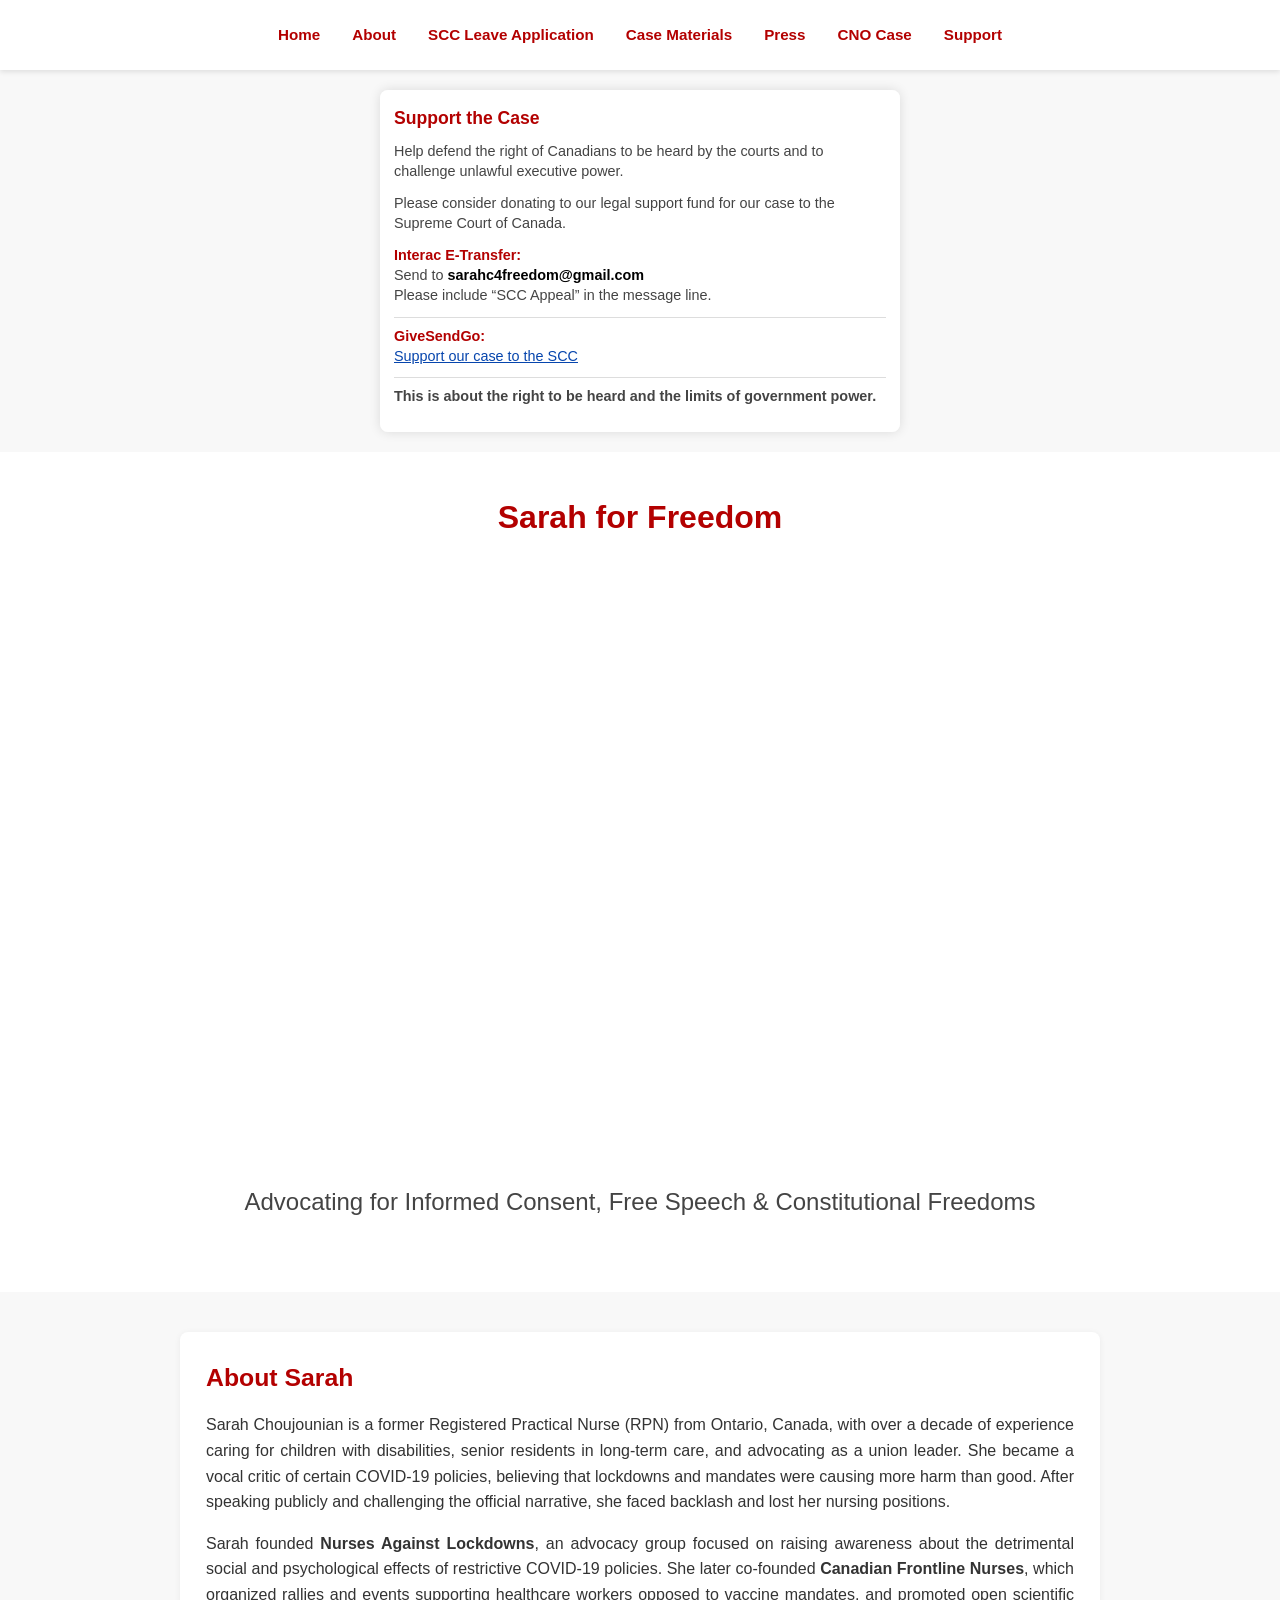
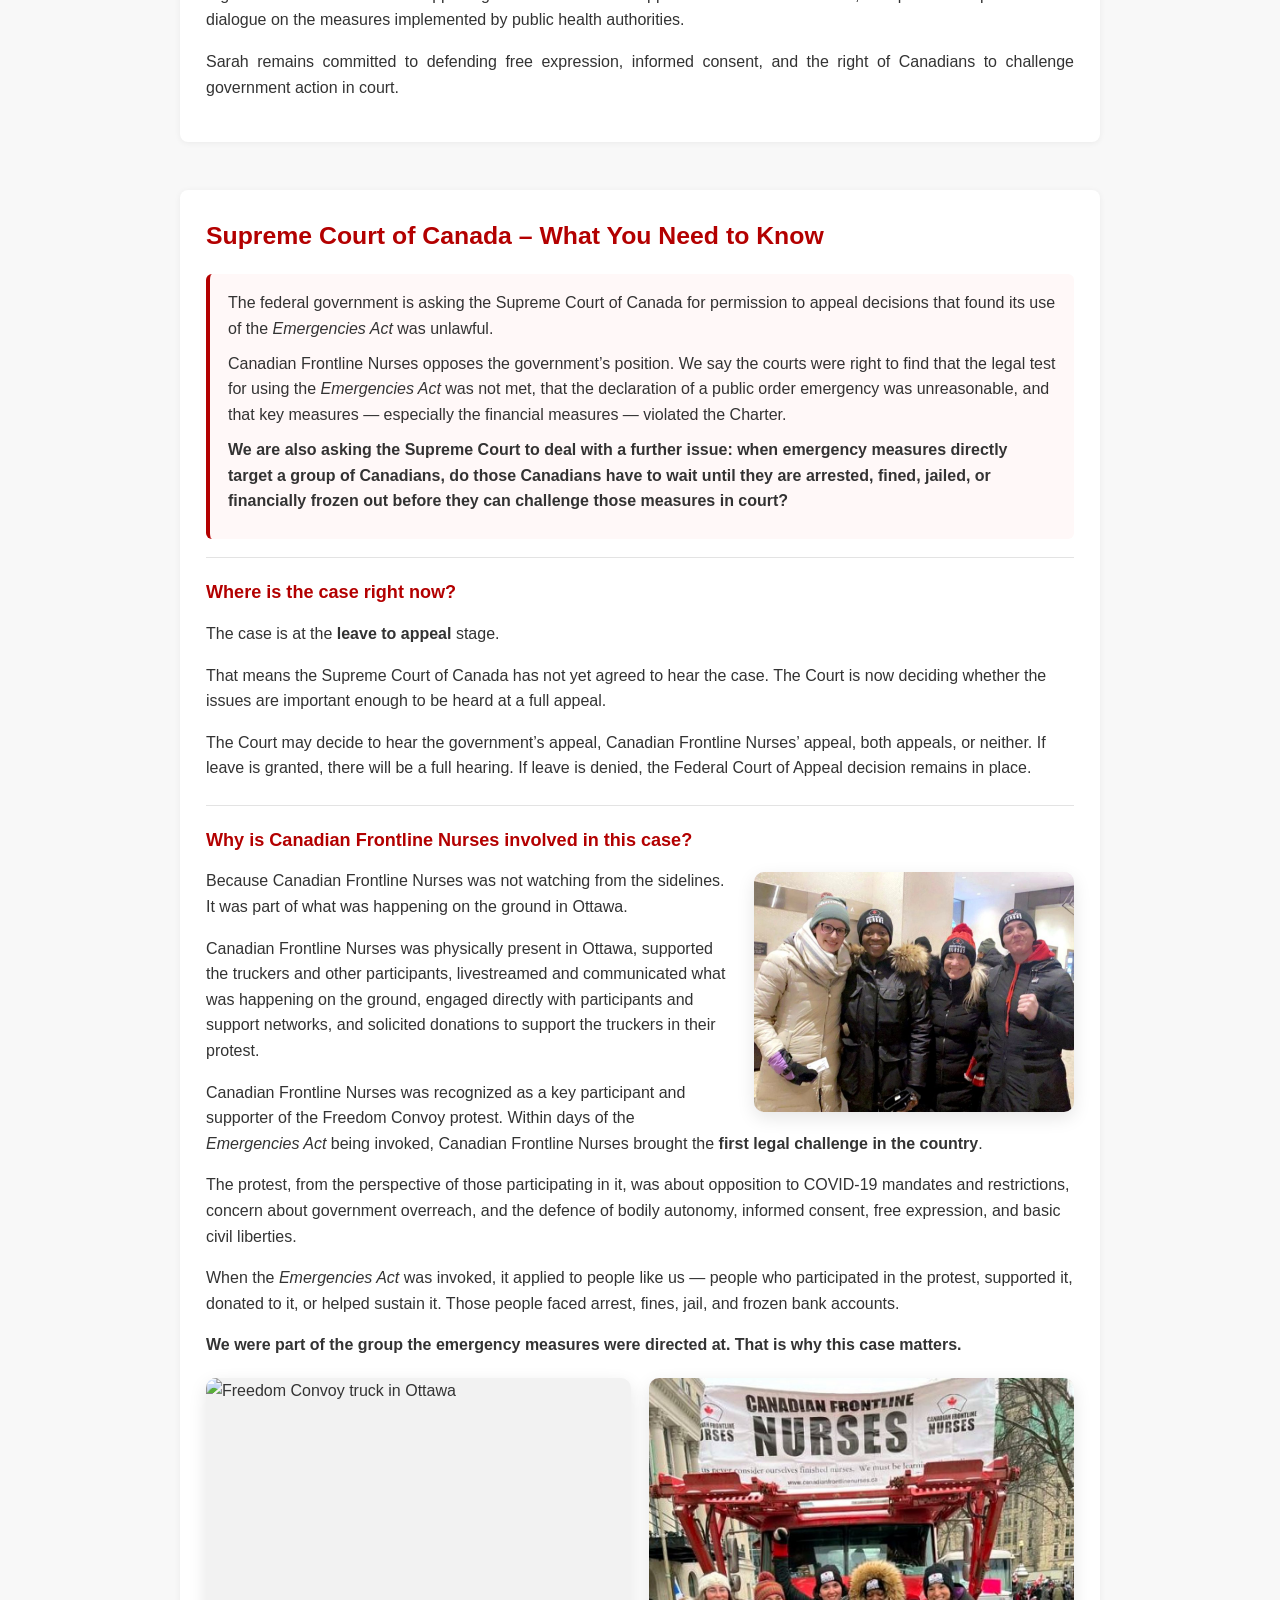
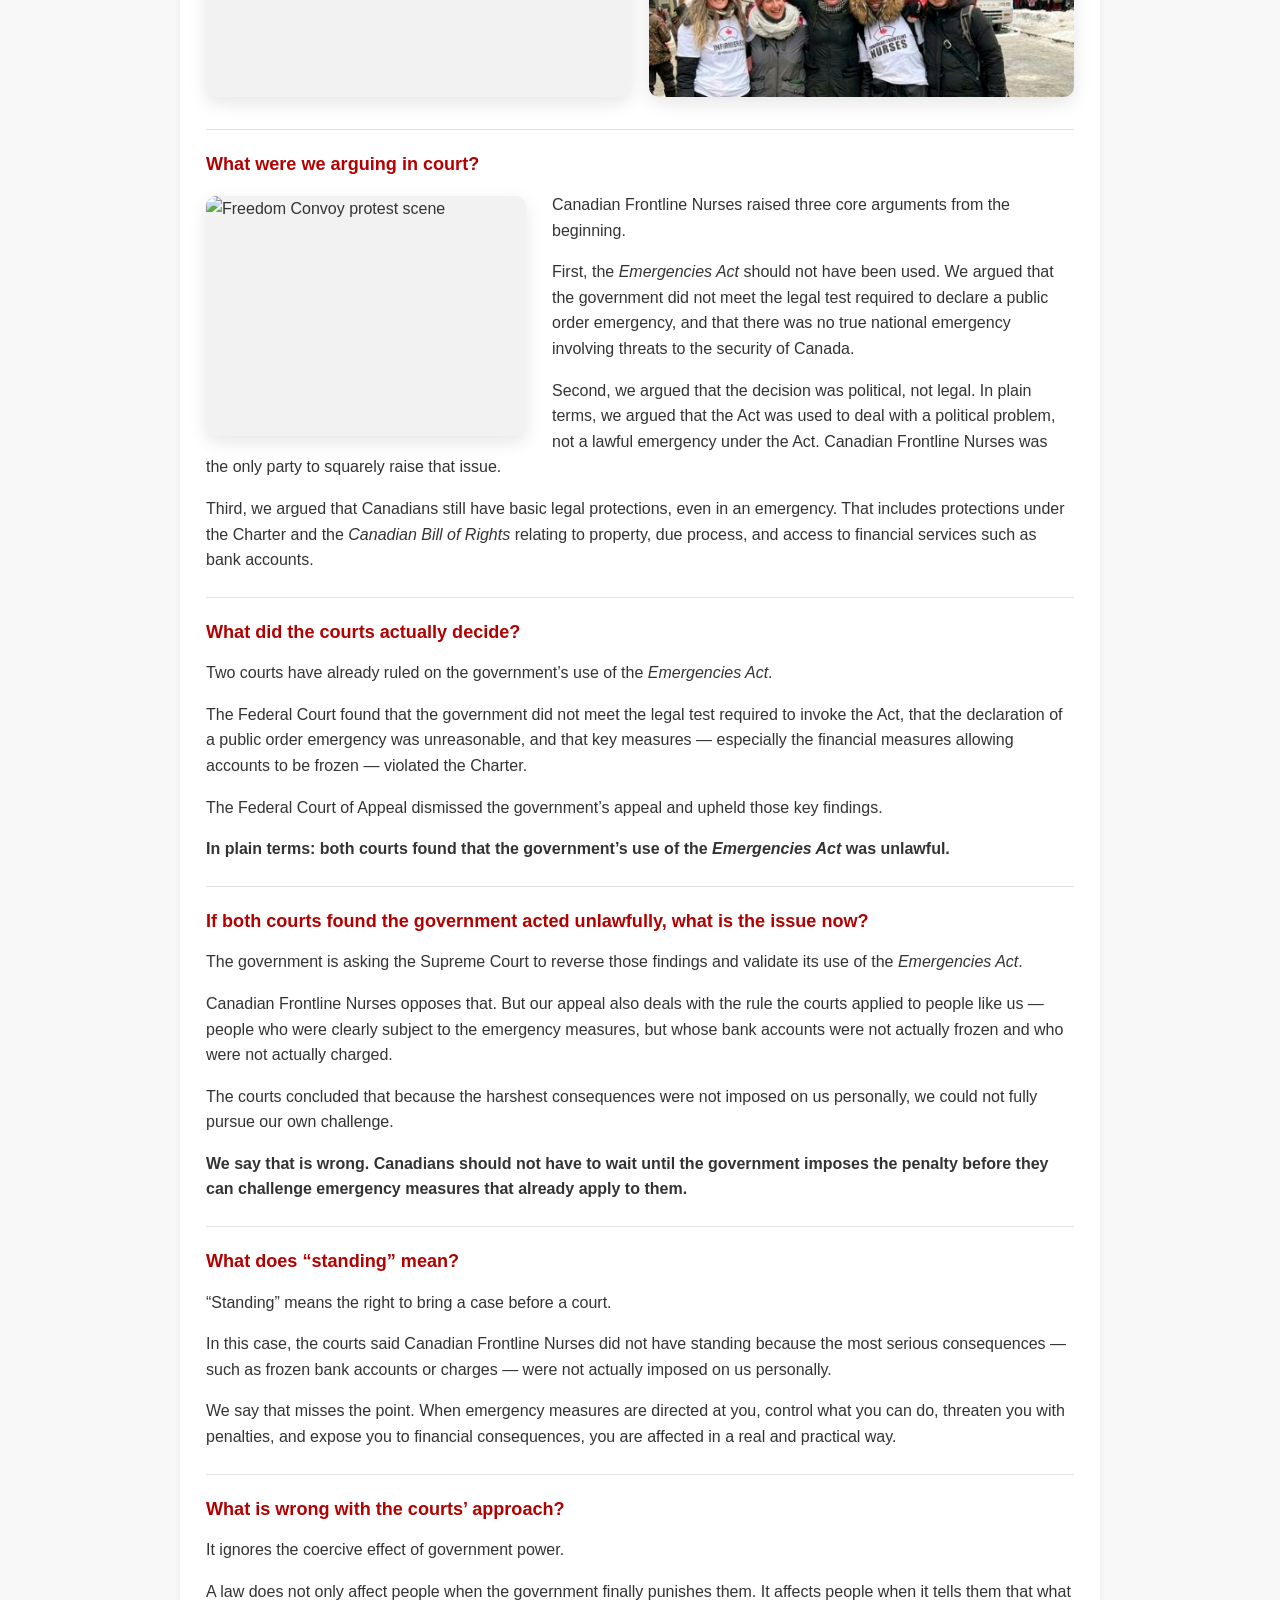
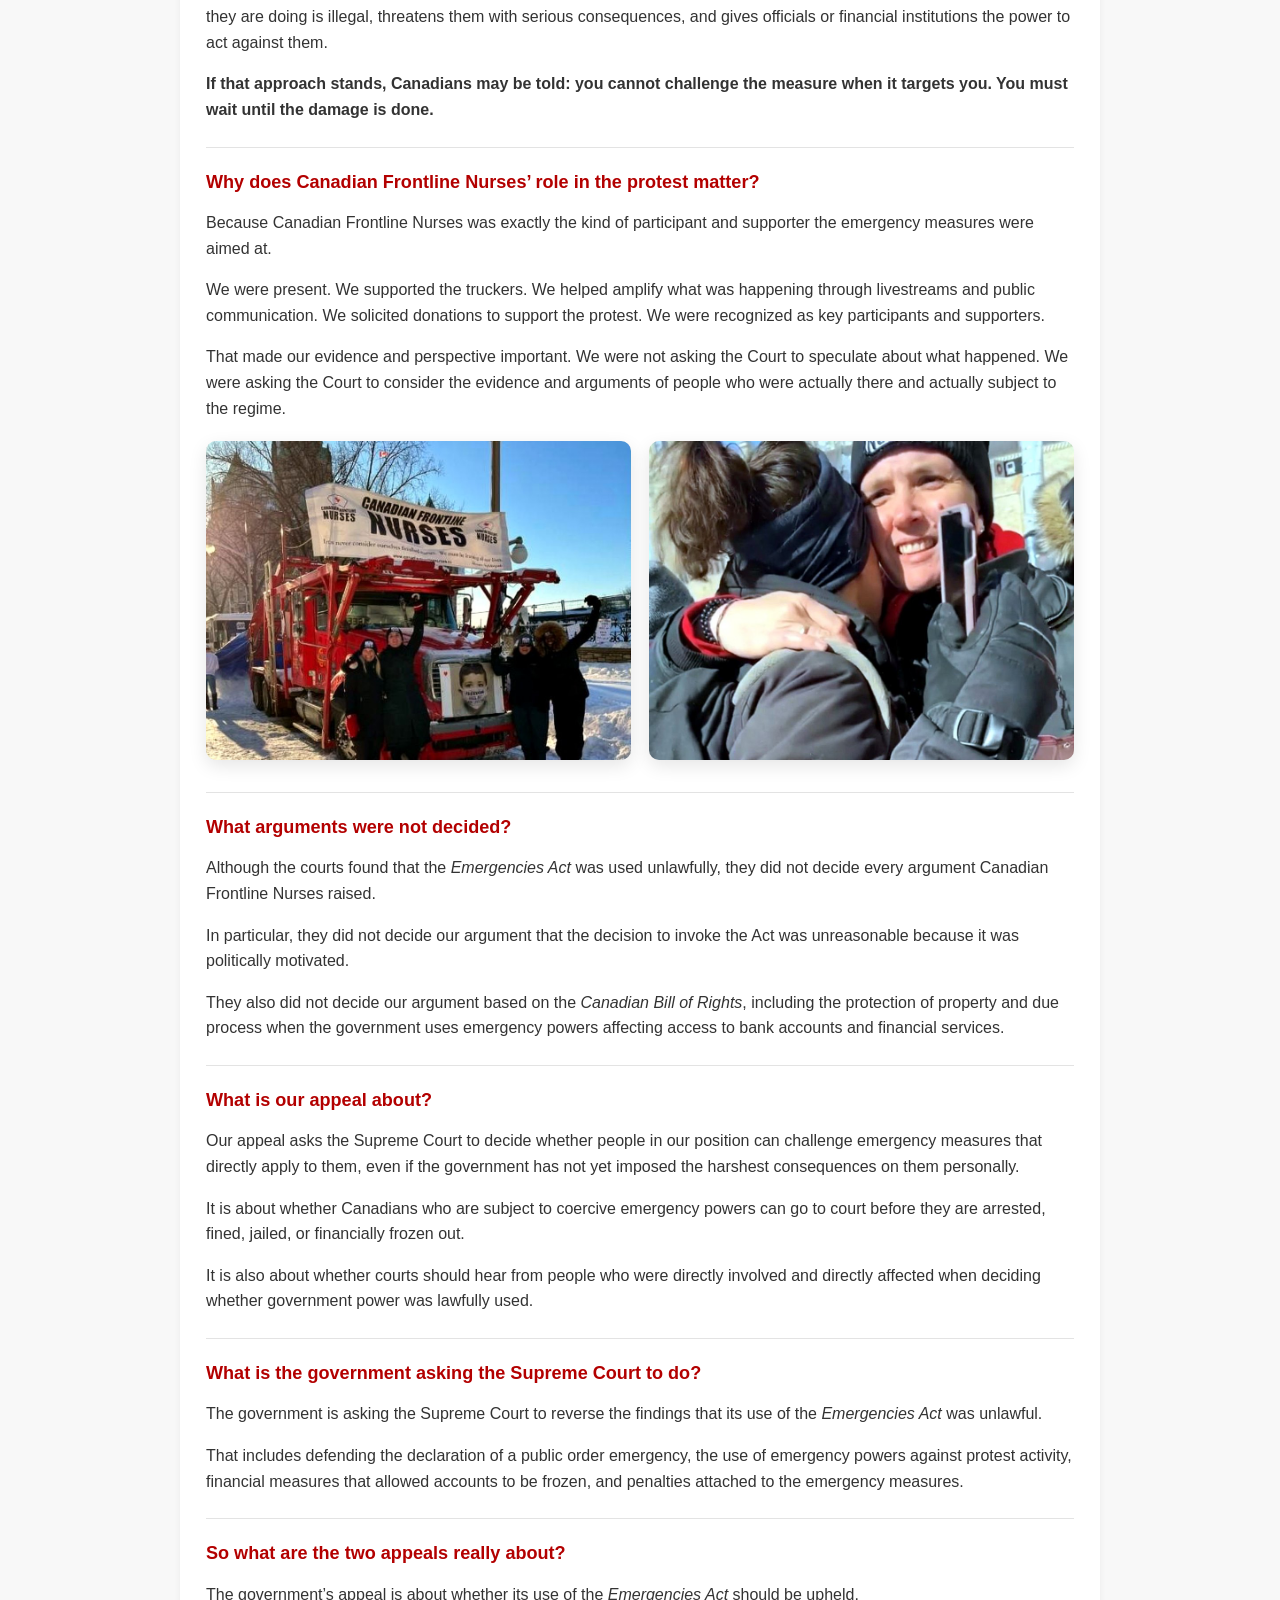
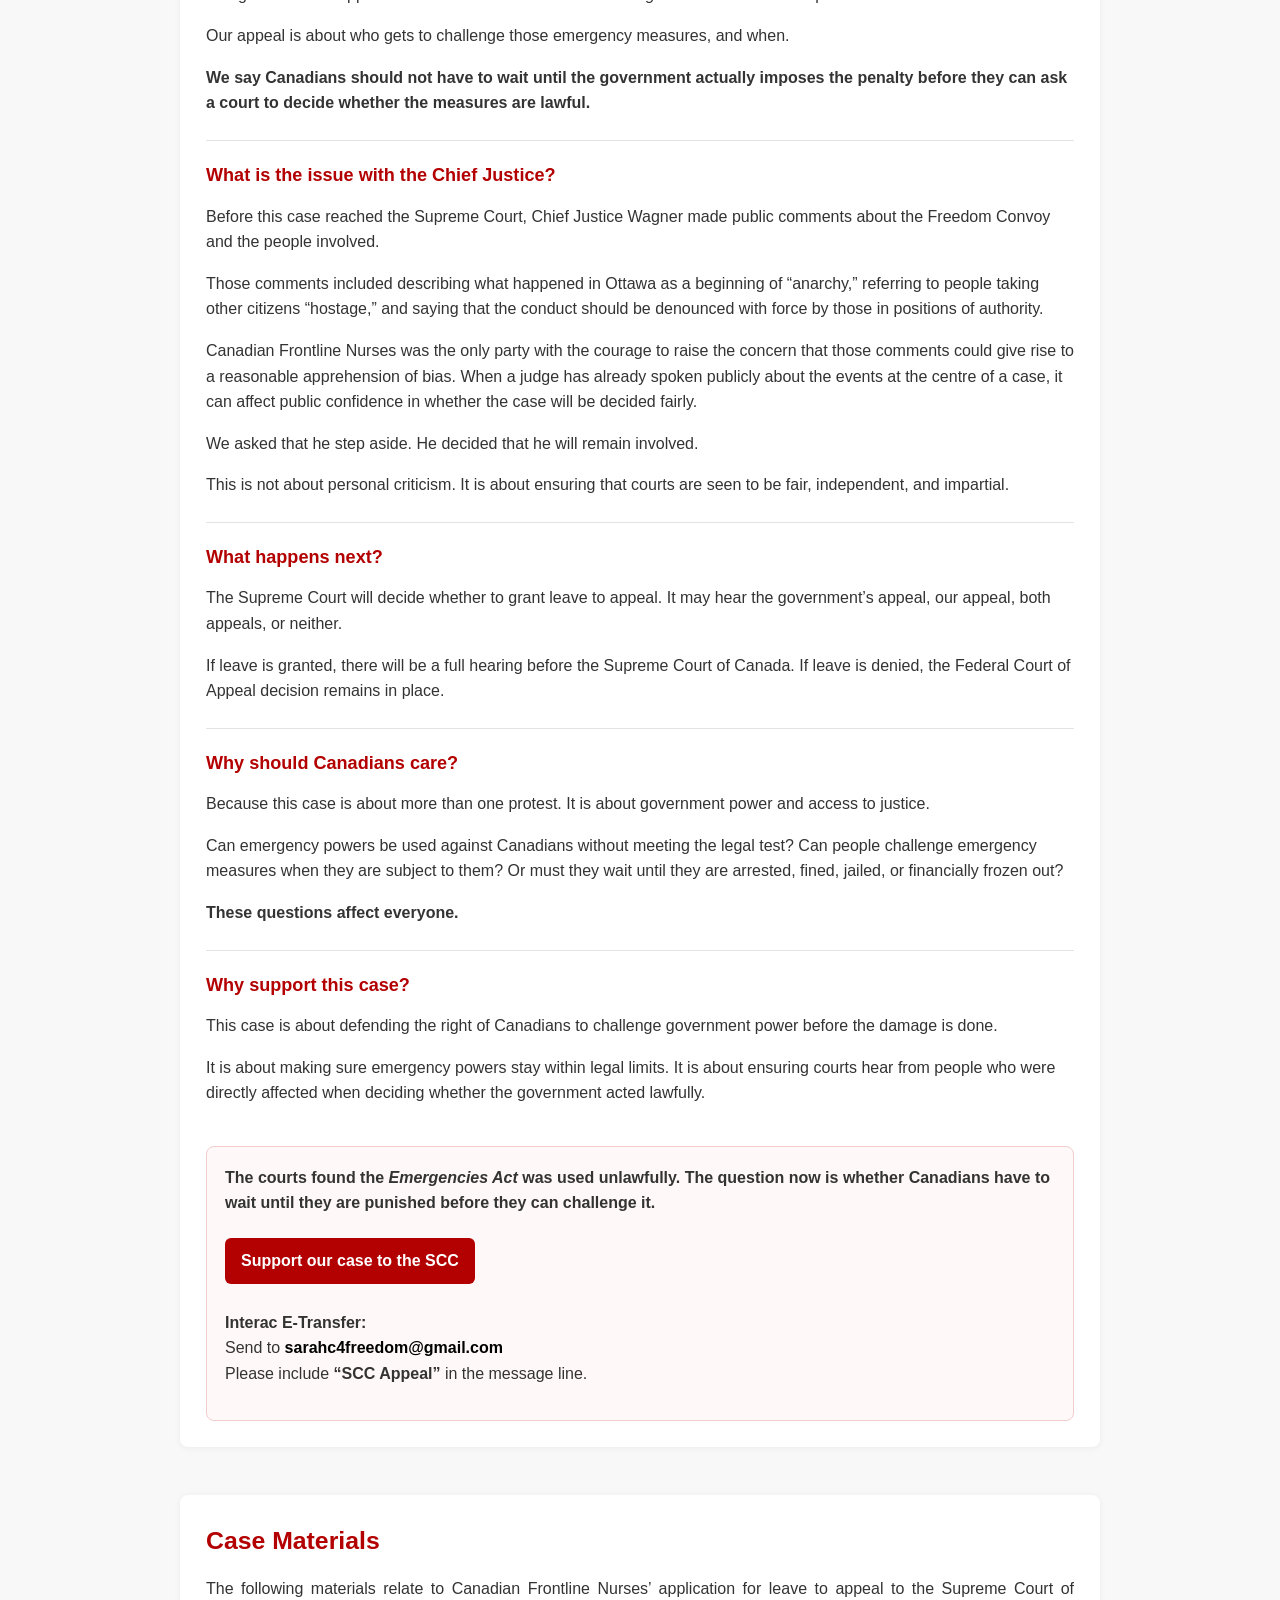
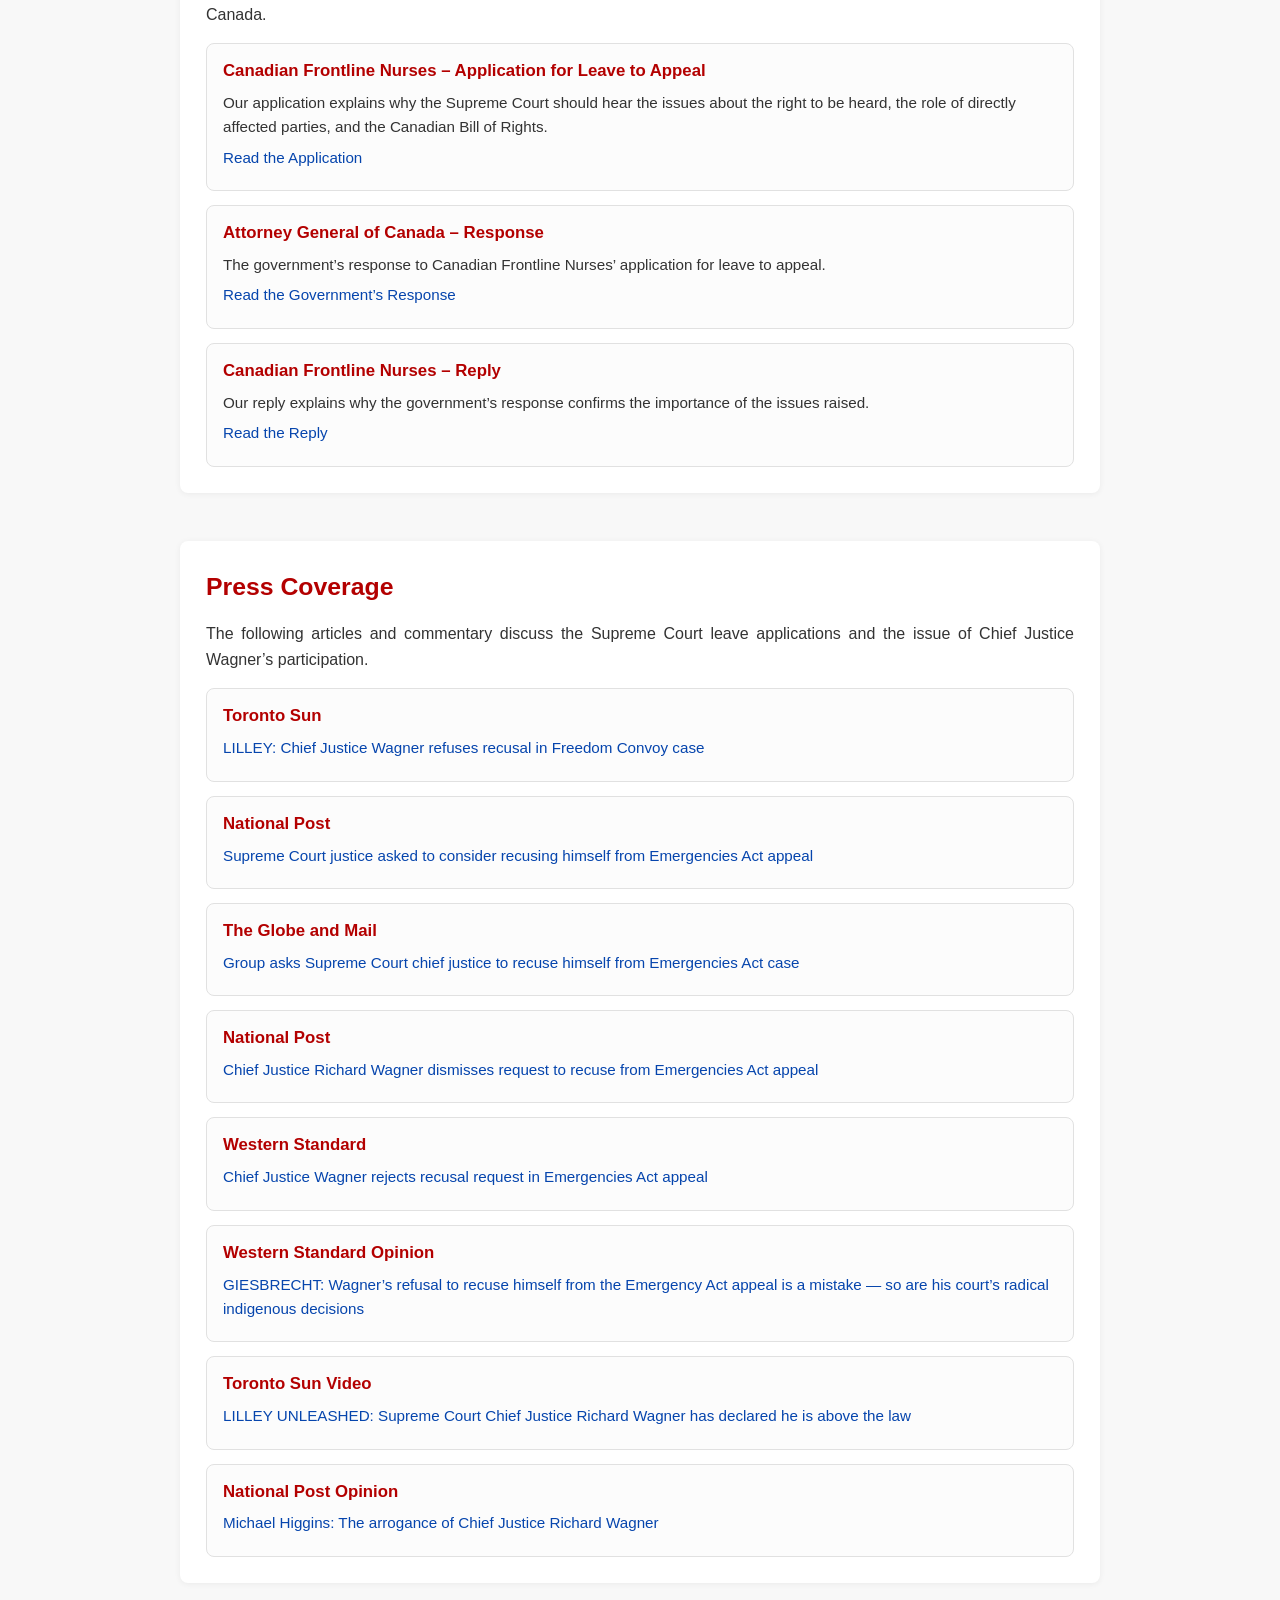
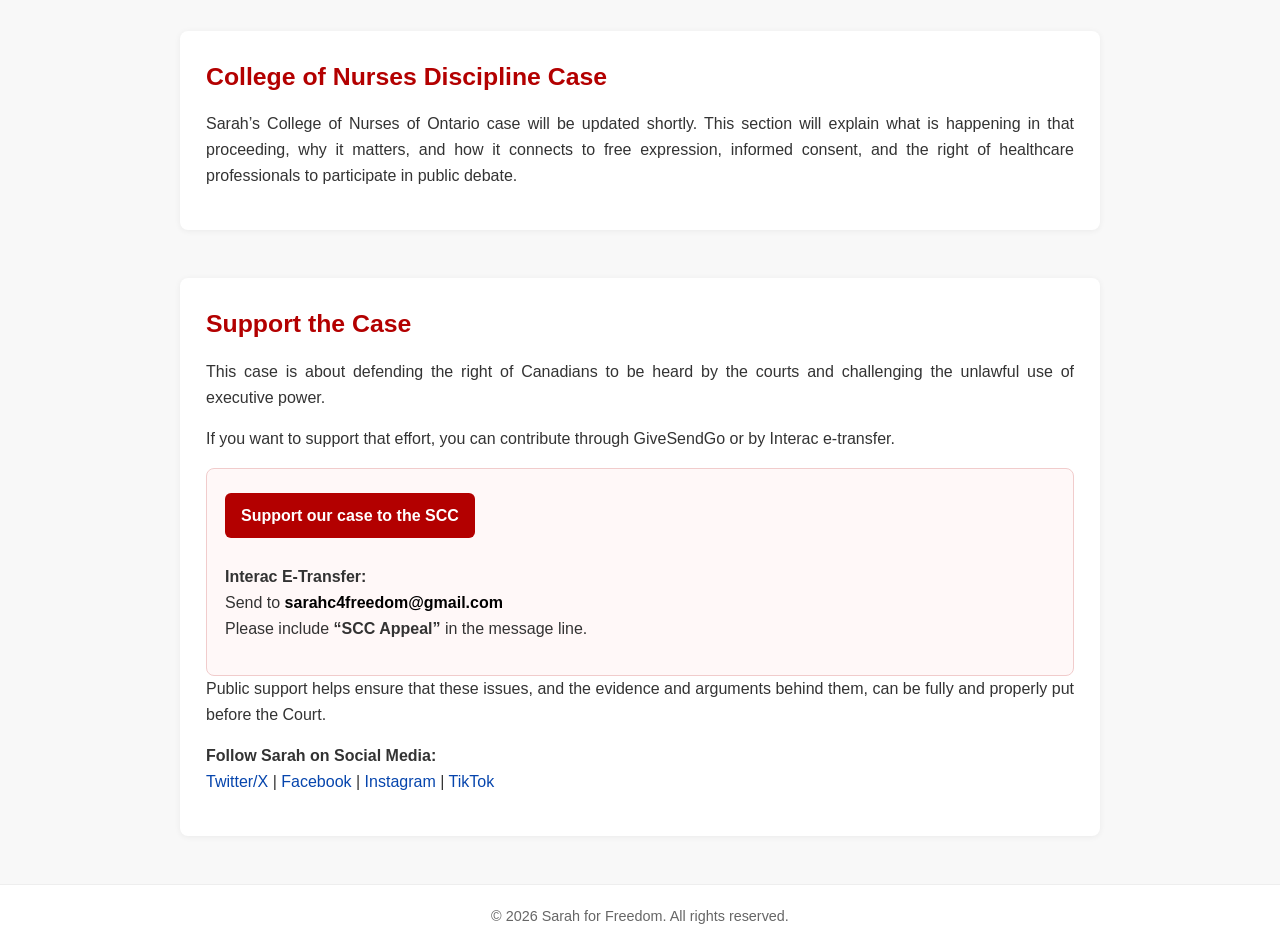
==== index.html @ 726562f4 "Update index.html" ====
<!DOCTYPE html>

<html lang="en">
<head>
<meta charset="utf-8"/>
<meta content="width=device-width, initial-scale=1.0" name="viewport"/>
<title>Sarah for Freedom</title>
<style>
    * {
      margin: 0;
      padding: 0;
      box-sizing: border-box;
    }

    html {
      scroll-behavior: smooth;
      scroll-padding-top: 90px;
    }

    body {
      font-family: "Helvetica Neue", Arial, sans-serif;
      color: #333;
      line-height: 1.6;
      background-color: #f8f8f8;
    }

    a {
      color: #0645AD;
      text-decoration: none;
      transition: color 0.2s ease;
    }

    a:hover {
      color: #0b3e8c;
      text-decoration: underline;
    }

    .email-link {
      color: #000 !important;
      text-decoration: none;
    }

    h1, h2, h3 {
      margin-bottom: 0.5em;
    }

    p {
      margin-bottom: 1em;
      text-align: justify;
    }

    ul {
      margin: 0 0 1em 1.4em;
    }

    li {
      margin-bottom: 0.35em;
    }

    nav {
      position: sticky;
      top: 0;
      width: 100%;
      background: #fff;
      box-shadow: 0 2px 5px rgba(0,0,0,0.1);
      z-index: 999;
      min-height: 70px;
      display: flex;
      align-items: center;
    }

    .nav-container {
      max-width: 1200px;
      margin: 0 auto;
      display: flex;
      justify-content: center;
      align-items: center;
      width: 100%;
      padding: 0 10px;
    }

    nav ul {
      list-style: none;
      display: flex;
      gap: 22px;
      flex-wrap: wrap;
      justify-content: center;
      align-items: center;
      margin: 0;
    }

    nav li {
      display: inline-block;
      margin: 0;
    }

    nav a {
      font-weight: bold;
      font-size: 0.95em;
      color: #b30000;
      padding: 10px 5px;
    }

    nav a:hover {
      color: #870000;
      text-decoration: underline;
    }

    .donation-info {
      position: static;
      margin: 20px auto;
      width: 90%;
      max-width: 520px;
      background: rgba(255, 255, 255, 0.9);
      backdrop-filter: blur(2px);
      border-radius: 8px;
      padding: 14px;
      box-shadow: 0 0 12px rgba(0,0,0,0.12);
      text-align: left;
      z-index: 1000;
    }

    @media (min-width: 1600px) {
      .donation-info {
        position: fixed;
        top: 100px;
        right: 20px;
        width: 285px;
        max-width: none;
        margin: 0;
      }
    }

    .donation-info h3 {
      color: #b30000;
      margin-bottom: 0.5em;
      font-size: 1.1em;
    }

    .donation-info p {
      text-align: left;
      margin-bottom: 0.8em;
      font-size: 0.9em;
      color: #444;
      line-height: 1.4;
    }

    .donation-info strong {
      color: #b30000;
    }

    .donation-info a {
      text-decoration: underline;
      color: #0645AD;
    }

    .donation-info hr {
      margin: 8px 0;
      border: none;
      border-top: 1px solid #ddd;
    }

    .stand-up-message {
      margin-top: 5px;
      font-weight: bold;
      font-size: 0.85em;
      color: #666;
    }

    .banner {
      text-align: center;
      padding: 40px 20px;
      background: #fff;
    }

    .banner h1 {
      font-size: 2em;
      color: #b30000;
      margin-bottom: 10px;
    }

    .banner .subtitle {
      margin-bottom: 30px;
      font-size: 1.5em;
      color: #444;
    }

    .slideshow-container {
      position: relative;
      width: 400px;
      aspect-ratio: 2 / 3;
      margin: 0 auto 30px auto;
      overflow: hidden;
    }

    .slide {
      position: absolute;
      width: 100%;
      height: 100%;
      opacity: 0;
      transition: opacity 3s ease-in-out;
      animation: fade 63s infinite;
    }

    .slide img {
      width: 100%;
      height: 100%;
      object-fit: cover;
    }

    @keyframes fade {
      0% { opacity: 0; }
      7.5% { opacity: 1; }
      25% { opacity: 1; }
      32.5% { opacity: 0; }
      100% { opacity: 0; }
    }

    .slide:nth-child(1) { animation-delay: 0s; }
    .slide:nth-child(2) { animation-delay: 9s; }
    .slide:nth-child(3) { animation-delay: 18s; }
    .slide:nth-child(4) { animation-delay: 27s; }
    .slide:nth-child(5) { animation-delay: 36s; }
    .slide:nth-child(6) { animation-delay: 45s; }
    .slide:nth-child(7) { animation-delay: 54s; }

    .container {
      margin: 40px auto;
      max-width: 980px;
      padding: 0 30px;
    }

    .section {
      margin-bottom: 48px;
      background: #fff;
      border-radius: 8px;
      padding: 26px;
      box-shadow: 0 1px 6px rgba(0,0,0,0.06);
    }

    .section h2 {
      margin-bottom: 15px;
      color: #b30000;
      font-size: 1.55em;
    }

    .section h3 {
      color: #444;
      font-size: 1.2em;
      margin-top: 1.2em;
    }

    .intro-box {
      border-left: 4px solid #b30000;
      background: #fff8f8;
      padding: 16px 18px;
      margin: 18px 0;
      border-radius: 6px;
    }

    .intro-box p {
      text-align: left;
      margin-bottom: 0.6em;
    }

    .faq-item {
      border-top: 1px solid #e3e3e3;
      padding: 20px 0 8px 0;
    }

    .faq-item:first-of-type {
      border-top: none;
      padding-top: 0;
    }

    .faq-item h3 {
      color: #b30000;
      font-size: 1.13em;
      margin-bottom: 0.75em;
      margin-top: 0;
    }

    .faq-item p {
      text-align: left;
    }

    .key-line {
      font-weight: bold;
      color: #333;
    }

    .materials-grid,
    .press-list {
      display: grid;
      gap: 14px;
      margin-top: 14px;
    }

    .material-card,
    .press-card {
      border: 1px solid #e1e1e1;
      border-radius: 8px;
      padding: 14px 16px;
      background: #fcfcfc;
    }

    .material-card h3,
    .press-card h3 {
      margin: 0 0 6px 0;
      color: #b30000;
      font-size: 1.05em;
    }

    .material-card p,
    .press-card p {
      text-align: left;
      margin-bottom: 0.4em;
      font-size: 0.95em;
    }

    .freedom-gallery {
      display: flex;
      gap: 20px;
      flex-wrap: wrap;
      justify-content: center;
      margin-bottom: 20px;
    }

    .freedom-gallery img {
      width: 45%;
      max-width: 400px;
      border-radius: 5px;
      box-shadow: 0 0 5px rgba(0,0,0,0.1);
    }

    .support-box {
      background: #fff8f8;
      border: 1px solid #f1cccc;
      border-radius: 8px;
      padding: 18px;
      margin-top: 16px;
    }

    .support-box p {
      text-align: left;
    }

    .donate-button {
      display: inline-block;
      background: #b30000;
      color: #fff !important;
      padding: 10px 16px;
      border-radius: 6px;
      font-weight: bold;
      margin: 6px 0 10px 0;
    }

    .donate-button:hover {
      background: #870000;
      text-decoration: none;
    }

    .photo-mosaic {
      display: grid;
      grid-template-columns: repeat(3, minmax(0, 1fr));
      gap: 16px;
      margin: 24px 0 36px 0;
    }

    .photo-card {
      overflow: hidden;
      border-radius: 10px;
      background: #fff;
      box-shadow: 0 6px 18px rgba(0,0,0,0.10);
    }

    .photo-card img {
      width: 100%;
      aspect-ratio: 4 / 3;
      height: auto;
      object-fit: cover;
      object-position: center center;
      display: block;
    }

    .inline-photo {
      position: relative;
      overflow: hidden;
      border-radius: 10px;
      background: #f2f2f2;
      box-shadow: 0 6px 18px rgba(0,0,0,0.10);
      margin: 6px 0 20px 0;
    }

    .inline-photo.right {
      float: right;
      width: min(38%, 320px);
      margin: 4px 0 18px 26px;
    }

    .inline-photo.left {
      float: left;
      width: min(38%, 320px);
      margin: 4px 26px 18px 0;
    }

    .inline-photo.wide {
      clear: both;
      width: 100%;
      margin: 20px 0 24px 0;
    }

    .inline-photo img,
    .photo-row img {
      width: 100%;
      aspect-ratio: 4 / 3;
      height: auto;
      object-fit: cover;
      object-position: center center;
      display: block;
      border-radius: 0;
      box-shadow: none;
      background: #f2f2f2;
    }

    .photo-row {
      clear: both;
      display: grid;
      grid-template-columns: repeat(2, minmax(0, 1fr));
      gap: 18px;
      margin: 20px 0 24px 0;
      align-items: stretch;
    }

    .photo-row img {
      border-radius: 10px;
      box-shadow: 0 6px 18px rgba(0,0,0,0.10);
    }

    .photo-row img[alt*="truck"],
    .photo-row img[alt*="Truck"] {
      object-position: center 35%;
    }

    .photo-row img[alt*="Parliament"] {
      object-position: center 38%;
    }

    .inline-photo img[alt*="protest scene"] {
      object-position: center 45%;
    }

    .faq-item::after {
      content: "";
      display: block;
      clear: both;
    }

    footer {
      background: #fff;
      text-align: center;
      padding: 20px;
      font-size: 0.9em;
      color: #666;
      border-top: 1px solid #eee;
    }

    @media (max-width: 1200px) {
      .donation-info {
        position: static;
        margin: 20px auto;
        width: 90%;
        max-width: 520px;
        left: 0;
        right: 0;
      }

      .container {
        margin-right: auto;
      }
    }

    @media (max-width: 992px) {
      .freedom-gallery img {
        max-width: 350px;
      }
    }



    @media (max-width: 900px) {
      .inline-photo.right,
      .inline-photo.left {
        float: none;
        width: 100%;
        max-width: 520px;
        margin: 12px auto 20px auto;
      }

      .photo-row {
        grid-template-columns: 1fr;
        max-width: 560px;
        margin-left: auto;
        margin-right: auto;
      }
    }

    @media (max-width: 768px) {
      .banner {
        padding: 20px 10px;
      }

      .banner h1 {
        font-size: 1.6em;
      }

      .banner .subtitle {
        font-size: 1.2em;
        margin-bottom: 20px;
      }

      .slideshow-container {
        width: 100%;
        max-width: 400px;
        aspect-ratio: 2 / 3;
        margin-bottom: 20px;
      }

      .section {
        padding: 20px;
      }

      .inline-photo.right,
      .inline-photo.left {
        float: none;
        width: 100%;
        margin: 14px 0 18px 0;
      }

      .photo-row {
        grid-template-columns: 1fr;
      }

      p {
        text-align: left;
      }
    }


    @media (max-width: 768px) {
      .photo-mosaic {
        column-count: 2;
      }
    }

    @media (max-width: 480px) {
      .slideshow-container {
        max-width: 300px;
        aspect-ratio: 2 / 3;
      }

      .freedom-gallery img {
        width: 100%;
      }

      .photo-mosaic {
        column-count: 1;
        column-gap: 0;
      }

      .photo-card {
        margin-bottom: 14px;
      }
    }
  </style>
</head>
<body>
<nav>
<div class="nav-container">
<ul>
<li><a href="#banner">Home</a></li>
<li><a href="#about">About</a></li>
<li><a href="#scc-appeal">SCC Leave Application</a></li>
<li><a href="#case-materials">Case Materials</a></li>
<li><a href="#press">Press</a></li>
<li><a href="#cno-case">CNO Case</a></li>
<li><a href="#support">Support</a></li>
</ul>
</div>
</nav>
<div class="donation-info">
<h3>Support the Case</h3>
<p>
      Help defend the right of Canadians to be heard by the courts and to challenge unlawful executive power.
    </p>
<p>
   Please consider donating to our legal support fund for our case to the Supreme Court of Canada.
</p>
   <p>
<strong>Interac E-Transfer:</strong><br/>
      Send to <strong class="email-link">sarahc4freedom@gmail.com</strong><br/>
<span>Please include “SCC Appeal” in the message line.</span>
</p>
<hr/>
<p>
<strong>GiveSendGo:</strong><br/>
<a href="https://www.givesendgo.com/supreme-court-of-canada-appeal-of-emerge" rel="noopener noreferrer" target="_blank">
        Support our case to the SCC
      </a>
</p>
<hr/>
<p class="stand-up-message">
      This is about the right to be heard and the limits of government power.
    </p>
</div>
<section class="banner" id="banner">
<h1>Sarah for Freedom</h1>
<div class="slideshow-container">
<div class="slide">
<img alt="Sarah's Profile 1" loading="lazy" src="https://github.com/Sarah4Freedom/Sarah4Freedom/blob/main/images/IMAGE_1.jpg?raw=true"/>
</div>
<div class="slide">
<img alt="Sarah's Profile 2" loading="lazy" src="https://github.com/Sarah4Freedom/Sarah4Freedom/blob/main/images/IMAGE_2.jpg?raw=true"/>
</div>
<div class="slide">
<img alt="Sarah's Profile 3" loading="lazy" src="https://github.com/Sarah4Freedom/Sarah4Freedom/blob/main/images/IMAGE_3.jpg?raw=true"/>
</div>
<div class="slide">
<img alt="Sarah's Profile 4" loading="lazy" src="https://github.com/Sarah4Freedom/Sarah4Freedom/blob/main/images/IMAGE_4.jpg?raw=true"/>
</div>
<div class="slide">
<img alt="Sarah's Profile 5" loading="lazy" src="https://github.com/Sarah4Freedom/Sarah4Freedom/blob/main/images/IMAGE_5.jpg?raw=true"/>
</div>
<div class="slide">
<img alt="Sarah's Profile 6" loading="lazy" src="https://github.com/Sarah4Freedom/Sarah4Freedom/blob/main/images/IMAGE_6.jpg?raw=true"/>
</div>
<div class="slide">
<img alt="Sarah's Profile 7" loading="lazy" src="https://github.com/Sarah4Freedom/Sarah4Freedom/blob/main/images/IMAGE_7.jpg?raw=true"/>
</div>
</div>
<div class="subtitle">
      Advocating for Informed Consent, Free Speech &amp; Constitutional Freedoms
    </div>
</section>
<div class="container">
<section class="section" id="about">
<h2>About Sarah</h2>
<p>
        Sarah Choujounian is a former Registered Practical Nurse (RPN) from Ontario, Canada,
        with over a decade of experience caring for children with disabilities, senior residents
        in long-term care, and advocating as a union leader. She became a vocal critic of certain
        COVID-19 policies, believing that lockdowns and mandates were causing more harm than good.
        After speaking publicly and challenging the official narrative, she faced backlash and lost
        her nursing positions.
      </p>
<p>
        Sarah founded <strong>Nurses Against Lockdowns</strong>, an advocacy group focused on raising
        awareness about the detrimental social and psychological effects of restrictive COVID-19 policies.
        She later co-founded <strong>Canadian Frontline Nurses</strong>, which organized rallies and
        events supporting healthcare workers opposed to vaccine mandates, and promoted open scientific
        dialogue on the measures implemented by public health authorities.
      </p>
<p>
        Sarah remains committed to defending free expression, informed consent, and the right of
        Canadians to challenge government action in court.
      </p>
</section>
<section class="section" id="scc-appeal">
<h2>Supreme Court of Canada – What You Need to Know</h2>
<div class="intro-box">
<p>
          The federal government is asking the Supreme Court of Canada for permission to appeal decisions
          that found its use of the <em>Emergencies Act</em> was unlawful.
        </p>
<p>
          Canadian Frontline Nurses opposes the government’s position. We say the courts were right to
          find that the legal test for using the <em>Emergencies Act</em> was not met, that the declaration
          of a public order emergency was unreasonable, and that key measures — especially the financial
          measures — violated the Charter.
        </p>
<p class="key-line">
          We are also asking the Supreme Court to deal with a further issue: when emergency measures
          directly target a group of Canadians, do those Canadians have to wait until they are arrested,
          fined, jailed, or financially frozen out before they can challenge those measures in court?
        </p>
</div>
<div class="faq-item">
<h3>Where is the case right now?</h3>
<p>
          The case is at the <strong>leave to appeal</strong> stage.
        </p>
<p>
          That means the Supreme Court of Canada has not yet agreed to hear the case. The Court is now
          deciding whether the issues are important enough to be heard at a full appeal.
        </p>
<p>
          The Court may decide to hear the government’s appeal, Canadian Frontline Nurses’ appeal, both
          appeals, or neither. If leave is granted, there will be a full hearing. If leave is denied, the
          Federal Court of Appeal decision remains in place.
        </p>
</div>
<div class="faq-item">
<h3>Why is Canadian Frontline Nurses involved in this case?</h3><div class="inline-photo right"><img alt="Canadian Frontline Nurses gathered in Ottawa" loading="lazy" src="images/inline_photo_1.jpg"/></div>
<p>
          Because Canadian Frontline Nurses was not watching from the sidelines. It was part of what was
          happening on the ground in Ottawa.
        </p>
<p>
          Canadian Frontline Nurses was physically present in Ottawa, supported the truckers and other
          participants, livestreamed and communicated what was happening on the ground, engaged directly
          with participants and support networks, and solicited donations to support the truckers in their
          protest.
        </p>
<p>
          Canadian Frontline Nurses was recognized as a key participant and supporter of the Freedom
          Convoy protest. Within days of the <em>Emergencies Act</em> being invoked, Canadian Frontline
          Nurses brought the <strong>first legal challenge in the country</strong>.
        </p>
<p>
          The protest, from the perspective of those participating in it, was about opposition to COVID-19
          mandates and restrictions, concern about government overreach, and the defence of bodily autonomy,
          informed consent, free expression, and basic civil liberties.
        </p>
<p>
          When the <em>Emergencies Act</em> was invoked, it applied to people like us — people who
          participated in the protest, supported it, donated to it, or helped sustain it. Those people faced
          arrest, fines, jail, and frozen bank accounts.
        </p>
<p class="key-line">
          We were part of the group the emergency measures were directed at. That is why this case matters.
        </p><div class="photo-row"><img alt="Freedom Convoy truck in Ottawa" loading="lazy" src="https://upload.wikimedia.org/wikipedia/commons/8/8b/Freedom_Convoy_2022%2C_Ottawa%2C_February_12_%2818%29.jpg"/><img alt="Canadian Frontline Nurses in front of the banner truck" loading="lazy" src="images/inline_photo_2.jpg"/></div>
</div>

<div class="faq-item">
<h3>What were we arguing in court?</h3><div class="inline-photo left"><img alt="Freedom Convoy protest scene" loading="lazy" src="https://github.com/Sarah4Freedom/Sarah4Freedom/blob/main/images/LEFT_IMAGE_PATH.jpg?raw=true"/></div>
<p>
          Canadian Frontline Nurses raised three core arguments from the beginning.
        </p>
<p>
          First, the <em>Emergencies Act</em> should not have been used. We argued that the government did
          not meet the legal test required to declare a public order emergency, and that there was no true
          national emergency involving threats to the security of Canada.
        </p>
<p>
          Second, we argued that the decision was political, not legal. In plain terms, we argued that the
          Act was used to deal with a political problem, not a lawful emergency under the Act. Canadian
          Frontline Nurses was the only party to squarely raise that issue.
        </p>
<p>
          Third, we argued that Canadians still have basic legal protections, even in an emergency. That
          includes protections under the Charter and the <em>Canadian Bill of Rights</em> relating to property,
          due process, and access to financial services such as bank accounts.
        </p>
</div>
<div class="faq-item">
<h3>What did the courts actually decide?</h3>
<p>
          Two courts have already ruled on the government’s use of the <em>Emergencies Act</em>.
        </p>
<p>
          The Federal Court found that the government did not meet the legal test required to invoke the Act,
          that the declaration of a public order emergency was unreasonable, and that key measures — especially
          the financial measures allowing accounts to be frozen — violated the Charter.
        </p>
<p>
          The Federal Court of Appeal dismissed the government’s appeal and upheld those key findings.
        </p>
<p class="key-line">
          In plain terms: both courts found that the government’s use of the <em>Emergencies Act</em> was unlawful.
        </p>
</div>
<div class="faq-item">
<h3>If both courts found the government acted unlawfully, what is the issue now?</h3>
<p>
          The government is asking the Supreme Court to reverse those findings and validate its use of the
          <em>Emergencies Act</em>.
        </p>
<p>
          Canadian Frontline Nurses opposes that. But our appeal also deals with the rule the courts applied
          to people like us — people who were clearly subject to the emergency measures, but whose bank accounts
          were not actually frozen and who were not actually charged.
        </p>
<p>
          The courts concluded that because the harshest consequences were not imposed on us personally, we
          could not fully pursue our own challenge.
        </p>
<p class="key-line">
          We say that is wrong. Canadians should not have to wait until the government imposes the penalty
          before they can challenge emergency measures that already apply to them.
        </p>
</div>
<div class="faq-item">
<h3>What does “standing” mean?</h3>
<p>
          “Standing” means the right to bring a case before a court.
        </p>
<p>
          In this case, the courts said Canadian Frontline Nurses did not have standing because the most
          serious consequences — such as frozen bank accounts or charges — were not actually imposed on us
          personally.
        </p>
<p>
          We say that misses the point. When emergency measures are directed at you, control what you can do,
          threaten you with penalties, and expose you to financial consequences, you are affected in a real and
          practical way.
        </p>
</div>
<div class="faq-item">
<h3>What is wrong with the courts’ approach?</h3>
<p>
          It ignores the coercive effect of government power.
        </p>
<p>
          A law does not only affect people when the government finally punishes them. It affects people when
          it tells them that what they are doing is illegal, threatens them with serious consequences, and gives
          officials or financial institutions the power to act against them.
        </p>
<p class="key-line">
          If that approach stands, Canadians may be told: you cannot challenge the measure when it targets you.
          You must wait until the damage is done.
        </p>
</div>
<div class="faq-item">
<h3>Why does Canadian Frontline Nurses’ role in the protest matter?</h3>
<p>
          Because Canadian Frontline Nurses was exactly the kind of participant and supporter the emergency
          measures were aimed at.
        </p>
<p>
          We were present. We supported the truckers. We helped amplify what was happening through livestreams
          and public communication. We solicited donations to support the protest. We were recognized as key
          participants and supporters.
        </p>
<p>
          That made our evidence and perspective important. We were not asking the Court to speculate about
          what happened. We were asking the Court to consider the evidence and arguments of people who were
          actually there and actually subject to the regime.
        </p><div class="photo-row"><img alt="Canadian Frontline Nurses beside the truck near Parliament" loading="lazy" src="images/inline_photo_3.jpg"/><img alt="Support and solidarity among protest participants" loading="lazy" src="images/inline_photo_4.jpg"/></div>
</div>
<div class="faq-item">
<h3>What arguments were not decided?</h3>
<p>
          Although the courts found that the <em>Emergencies Act</em> was used unlawfully, they did not decide
          every argument Canadian Frontline Nurses raised.
        </p>
<p>
          In particular, they did not decide our argument that the decision to invoke the Act was unreasonable
          because it was politically motivated.
        </p>
<p>
          They also did not decide our argument based on the <em>Canadian Bill of Rights</em>, including the
          protection of property and due process when the government uses emergency powers affecting access to
          bank accounts and financial services.
        </p>
</div>
<div class="faq-item">
<h3>What is our appeal about?</h3>
<p>
          Our appeal asks the Supreme Court to decide whether people in our position can challenge emergency
          measures that directly apply to them, even if the government has not yet imposed the harshest consequences
          on them personally.
        </p>
<p>
          It is about whether Canadians who are subject to coercive emergency powers can go to court before they
          are arrested, fined, jailed, or financially frozen out.
        </p>
<p>
          It is also about whether courts should hear from people who were directly involved and directly affected
          when deciding whether government power was lawfully used.
        </p>
</div>
<div class="faq-item">
<h3>What is the government asking the Supreme Court to do?</h3>
<p>
          The government is asking the Supreme Court to reverse the findings that its use of the
          <em>Emergencies Act</em> was unlawful.
        </p>
<p>
          That includes defending the declaration of a public order emergency, the use of emergency powers against
          protest activity, financial measures that allowed accounts to be frozen, and penalties attached to the
          emergency measures.
        </p>
</div>
<div class="faq-item">
<h3>So what are the two appeals really about?</h3>
<p>
          The government’s appeal is about whether its use of the <em>Emergencies Act</em> should be upheld.
        </p>
<p>
          Our appeal is about who gets to challenge those emergency measures, and when.
        </p>
<p class="key-line">
          We say Canadians should not have to wait until the government actually imposes the penalty before
          they can ask a court to decide whether the measures are lawful.
        </p>
</div>
<div class="faq-item">
<h3>What is the issue with the Chief Justice?</h3>
<p>
          Before this case reached the Supreme Court, Chief Justice Wagner made public comments about the
          Freedom Convoy and the people involved.
        </p>
<p>
          Those comments included describing what happened in Ottawa as a beginning of “anarchy,” referring to
          people taking other citizens “hostage,” and saying that the conduct should be denounced with force by
          those in positions of authority.
        </p>
<p>
          Canadian Frontline Nurses was the only party with the courage to raise the concern that those comments
          could give rise to a reasonable apprehension of bias. When a judge has already spoken publicly about the
          events at the centre of a case, it can affect public confidence in whether the case will be decided fairly.
        </p>
<p>
          We asked that he step aside. He decided that he will remain involved.
        </p>
<p>
          This is not about personal criticism. It is about ensuring that courts are seen to be fair, independent,
          and impartial.
        </p>
</div>
<div class="faq-item">
<h3>What happens next?</h3>
<p>
          The Supreme Court will decide whether to grant leave to appeal. It may hear the government’s appeal,
          our appeal, both appeals, or neither.
        </p>
<p>
          If leave is granted, there will be a full hearing before the Supreme Court of Canada. If leave is denied,
          the Federal Court of Appeal decision remains in place.
        </p>
</div>
<div class="faq-item">
<h3>Why should Canadians care?</h3>
<p>
          Because this case is about more than one protest. It is about government power and access to justice.
        </p>
<p>
          Can emergency powers be used against Canadians without meeting the legal test? Can people challenge
          emergency measures when they are subject to them? Or must they wait until they are arrested, fined,
          jailed, or financially frozen out?
        </p>
<p class="key-line">
          These questions affect everyone.
        </p>
</div>
<div class="faq-item">
<h3>Why support this case?</h3>
<p>
          This case is about defending the right of Canadians to challenge government power before the damage is done.
        </p>
<p>
          It is about making sure emergency powers stay within legal limits. It is about ensuring courts hear from
          people who were directly affected when deciding whether the government acted lawfully.
        </p>
</div>
<div class="support-box">
<p class="key-line">
          The courts found the <em>Emergencies Act</em> was used unlawfully. The question now is whether Canadians
          have to wait until they are punished before they can challenge it.
        </p>
<p>
<a class="donate-button" href="https://www.givesendgo.com/supreme-court-of-canada-appeal-of-emerge" rel="noopener noreferrer" target="_blank">
            Support our case to the SCC
          </a>
</p>
<p>
<strong>Interac E-Transfer:</strong><br/>
          Send to <strong class="email-link">sarahc4freedom@gmail.com</strong><br/>
          Please include <strong>“SCC Appeal”</strong> in the message line.
        </p>
</div>
</section>
<section class="section" id="case-materials">
<h2>Case Materials</h2>
<p>
        The following materials relate to Canadian Frontline Nurses’ application for leave to appeal to
        the Supreme Court of Canada.
      </p>
<div class="materials-grid">
<div class="material-card">
<h3>Canadian Frontline Nurses – Application for Leave to Appeal</h3>
<p>
            Our application explains why the Supreme Court should hear the issues about the right to be heard,
            the role of directly affected parties, and the Canadian Bill of Rights.
          </p>
<p>
<a href="Application%20(Vol%203)%20-%20Canadian%20Frontline%20Nurses.pdf" rel="noopener noreferrer" target="_blank">Read the Application</a>
</p>
</div>
<div class="material-card">
<h3>Attorney General of Canada – Response</h3>
<p>
            The government’s response to Canadian Frontline Nurses’ application for leave to appeal.
          </p>
<p>
<a href="Response-%20Attorney%20General%20of%20Canada.pdf" rel="noopener noreferrer" target="_blank">Read the Government’s Response</a>
</p>
</div>
<div class="material-card">
<h3>Canadian Frontline Nurses – Reply</h3>
<p>
            Our reply explains why the government’s response confirms the importance of the issues raised.
          </p>
<p>
<a href="Reply%20-%20Canadian%20Frontline%20Nurses.pdf" rel="noopener noreferrer" target="_blank">Read the Reply</a>
</p>
</div>
</div>
</section>
<section class="section" id="press">
<h2>Press Coverage</h2>
<p>
        The following articles and commentary discuss the Supreme Court leave applications and the issue
        of Chief Justice Wagner’s participation.
      </p>
<div class="press-list">
<div class="press-card">
<h3>Toronto Sun</h3>
<p>
<a href="https://torontosun.com/opinion/columnists/chief-justice-wagner-refuses-recusal-freedom-convoy-case-emergencies-act" rel="noopener noreferrer" target="_blank">
              LILLEY: Chief Justice Wagner refuses recusal in Freedom Convoy case
            </a>
</p>
</div>
  
<div class="press-card">
<h3>National Post</h3>
<p>
<a href="https://nationalpost.com/news/canada/emergencies-act-richard-wagner" rel="noopener noreferrer" target="_blank">
             Supreme Court justice asked to consider recusing himself from Emergencies Act appeal
            </a>
</p>
    </div>
<div class="press-card">
<h3>The Globe and Mail</h3>
<p>
<a href="https://www.theglobeandmail.com/canada/article-groups-ask-supreme-court-chief-justice-to-recuse-himself-from/" rel="noopener noreferrer" target="_blank">
              Group asks Supreme Court chief justice to recuse himself from Emergencies Act case
            </a>
</p>
</div>
<div class="press-card">
<h3>National Post</h3>
<p>
<a href="https://nationalpost.com/news/politics/chief-justice-richard-wagner-dismisses-request-to-recuse-from-emergencies-act-appeal" rel="noopener noreferrer" target="_blank">
             Chief Justice Richard Wagner dismisses request to recuse from Emergencies Act appeal
            </a>
</p>
</div>
<div class="press-card">
<h3>Western Standard</h3>
<p>
<a href="https://www.westernstandard.news/canadian/chief-justice-wagner-rejects-recusal-request-in-emergencies-act-appeal/73164" rel="noopener noreferrer" target="_blank">
              Chief Justice Wagner rejects recusal request in Emergencies Act appeal
            </a>
</p>
</div>
<div class="press-card">
<h3>Western Standard Opinion</h3>
<p>
<a href="https://www.westernstandard.news/opinion/giesbrecht-wagnersrefusal-to-recuse-himself-from-the-emergency-act-appeal-is-a-mistake-so-are-his-courts-radical-indigenous-decisions/73203" rel="noopener noreferrer" target="_blank">
              GIESBRECHT: Wagner’s refusal to recuse himself from the Emergency Act appeal is a mistake — so are his court’s radical indigenous decisions
            </a>
</p>
</div>
<div class="press-card">
<h3>Toronto Sun Video</h3>
<p>
<a href="https://torontosun.com/video/bc3576ae-4588-11f1-9c57-b2d654770e7e/lilley-unleashed-supreme-court-chief-justice-richard-wagner-has-declared-he-is-above-the-law" rel="noopener noreferrer" target="_blank">
              LILLEY UNLEASHED: Supreme Court Chief Justice Richard Wagner has declared he is above the law
            </a>
</p>
</div>
<div class="press-card">
<h3>National Post Opinion</h3>
<p>
<a href="https://nationalpost.com/opinion/the-arrogance-of-chief-justice-richard-wagner" rel="noopener noreferrer" target="_blank">
              Michael Higgins: The arrogance of Chief Justice Richard Wagner
            </a>
</p>
</div>
</div>
</section>
<section class="section" id="cno-case">
<h2>College of Nurses Discipline Case</h2>
<p>
        Sarah’s College of Nurses of Ontario case will be updated shortly. This section will explain what is
        happening in that proceeding, why it matters, and how it connects to free expression, informed consent,
        and the right of healthcare professionals to participate in public debate.
      </p>
</section>
<section class="section" id="support">
<h2>Support the Case</h2>
<p>
        This case is about defending the right of Canadians to be heard by the courts and challenging the
        unlawful use of executive power.
      </p>
<p>
        If you want to support that effort, you can contribute through GiveSendGo or by Interac e-transfer.
      </p>
<div class="support-box">
<p>
<a class="donate-button" href="https://www.givesendgo.com/supreme-court-of-canada-appeal-of-emerge" rel="noopener noreferrer" target="_blank">
            Support our case to the SCC
          </a>
</p>
<p>
<strong>Interac E-Transfer:</strong><br/>
          Send to <strong class="email-link">sarahc4freedom@gmail.com</strong><br/>
          Please include <strong>“SCC Appeal”</strong> in the message line.
        </p>
</div>
<p>
        Public support helps ensure that these issues, and the evidence and arguments behind them, can be
        fully and properly put before the Court.
      </p>
<p>
<strong>Follow Sarah on Social Media:</strong><br/>
<a href="https://x.com/SarahChoujounia" rel="noopener noreferrer" target="_blank">Twitter/X</a> |
        <a href="https://www.facebook.com/sarah.choujounian" rel="noopener noreferrer" target="_blank">Facebook</a> |
        <a href="https://www.instagram.com/sarah_choujounian/" rel="noopener noreferrer" target="_blank">Instagram</a> |
        <a href="https://www.tiktok.com/@sarahchoujounian" rel="noopener noreferrer" target="_blank">TikTok</a>
</p>
</section>
</div>
<footer>
    © 2026 Sarah for Freedom. All rights reserved.
  </footer>
</body>
</html>
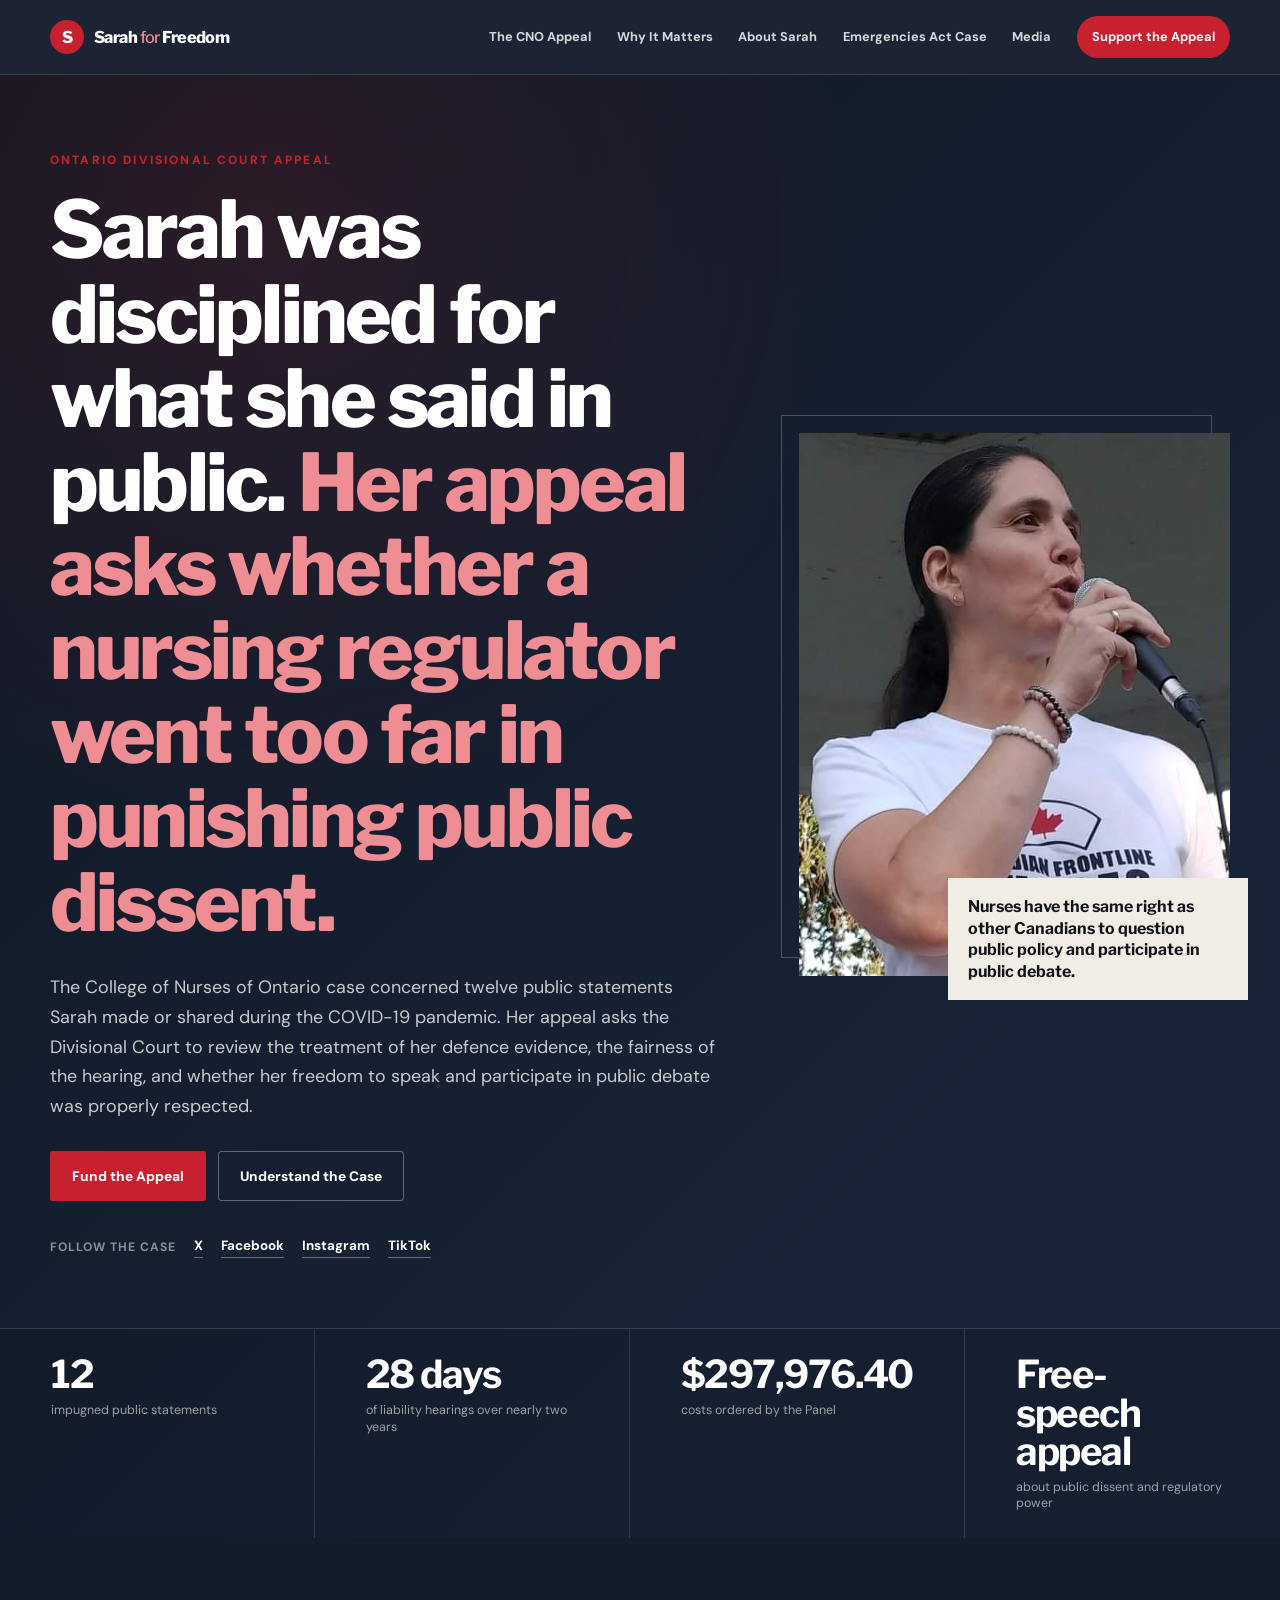
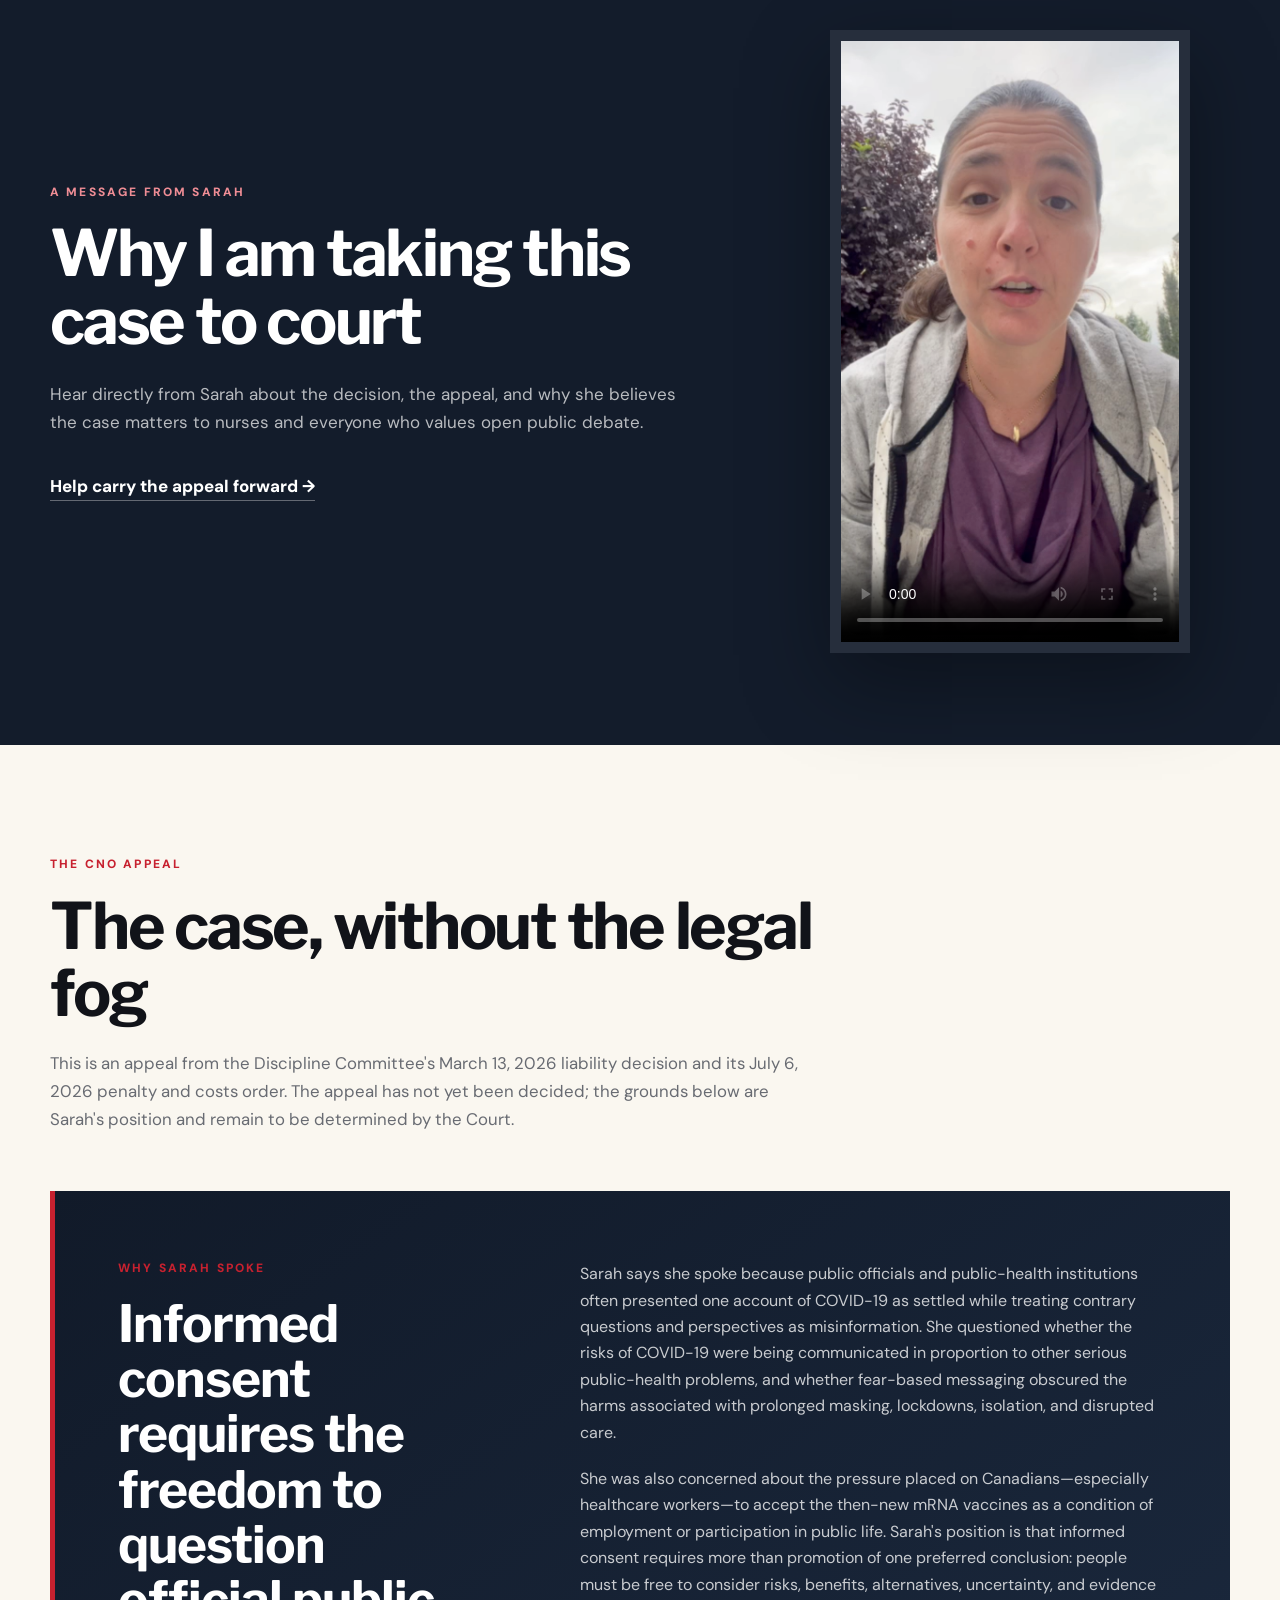
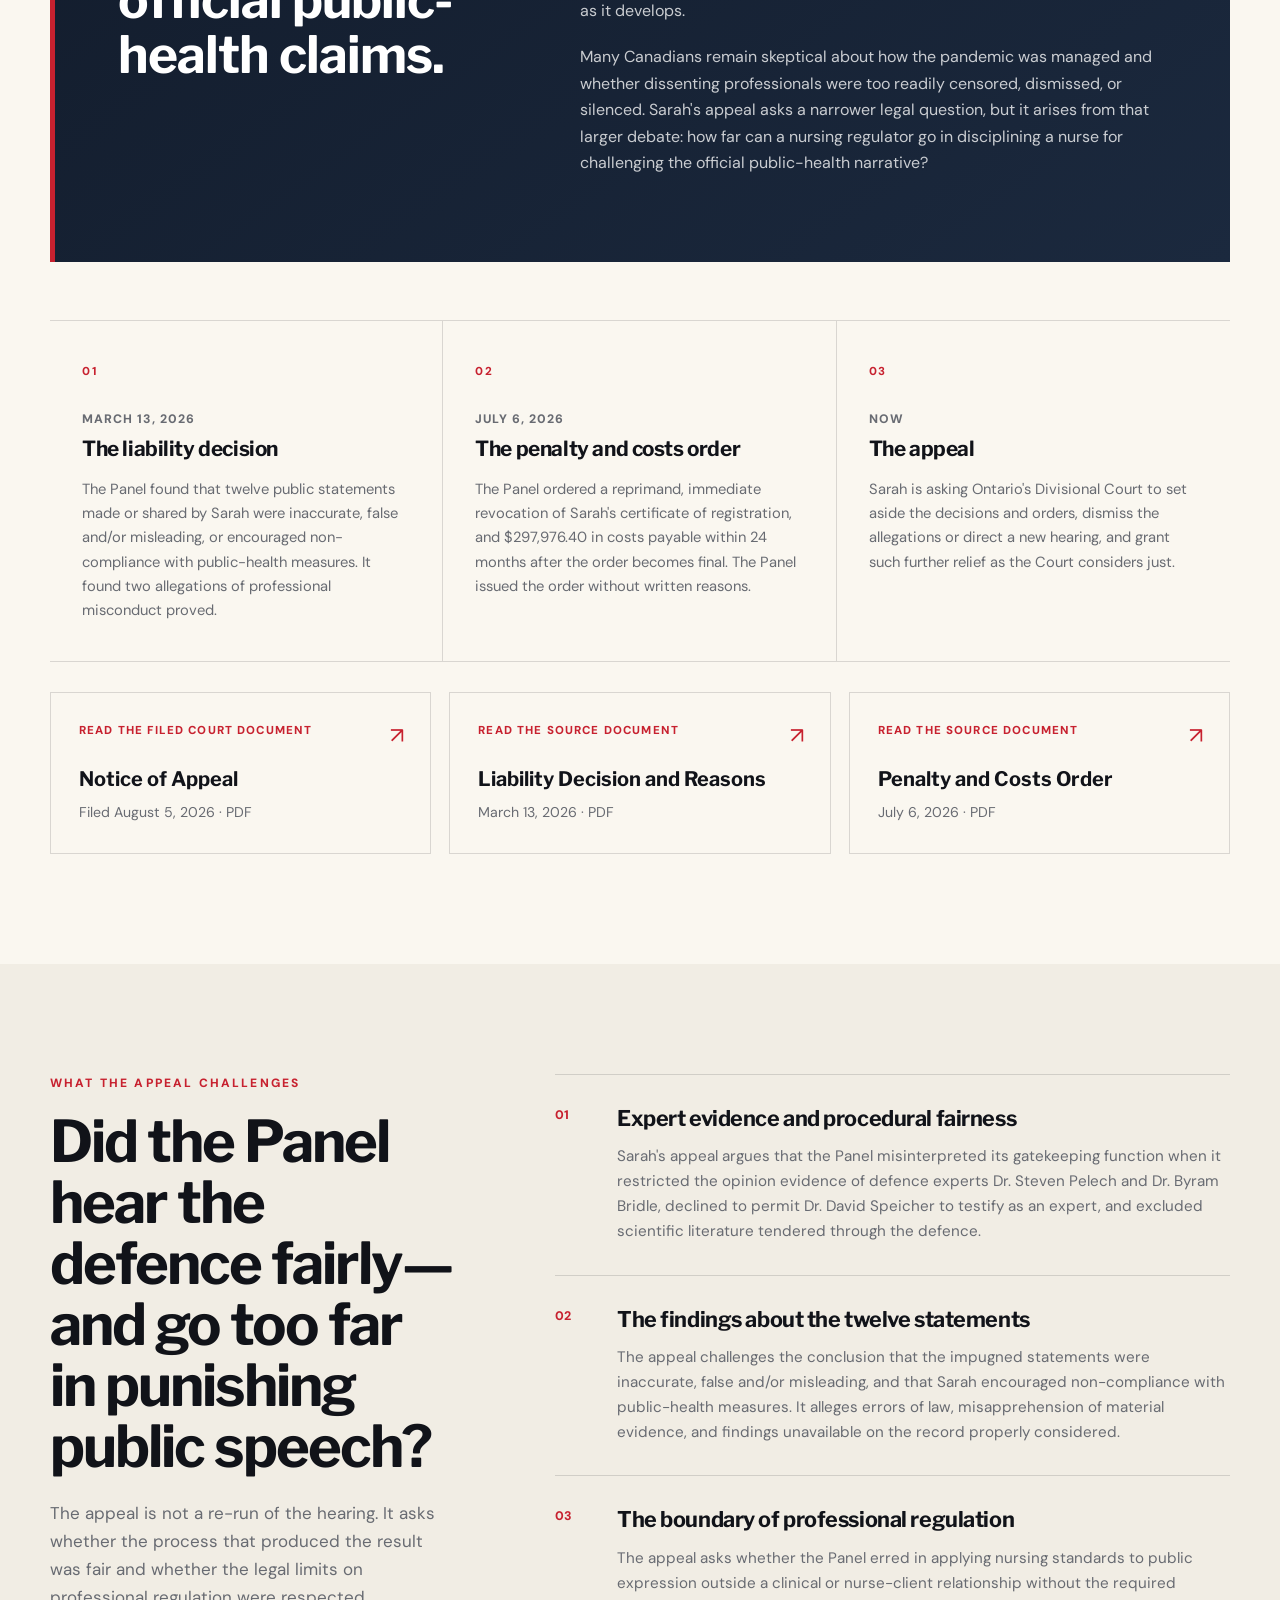
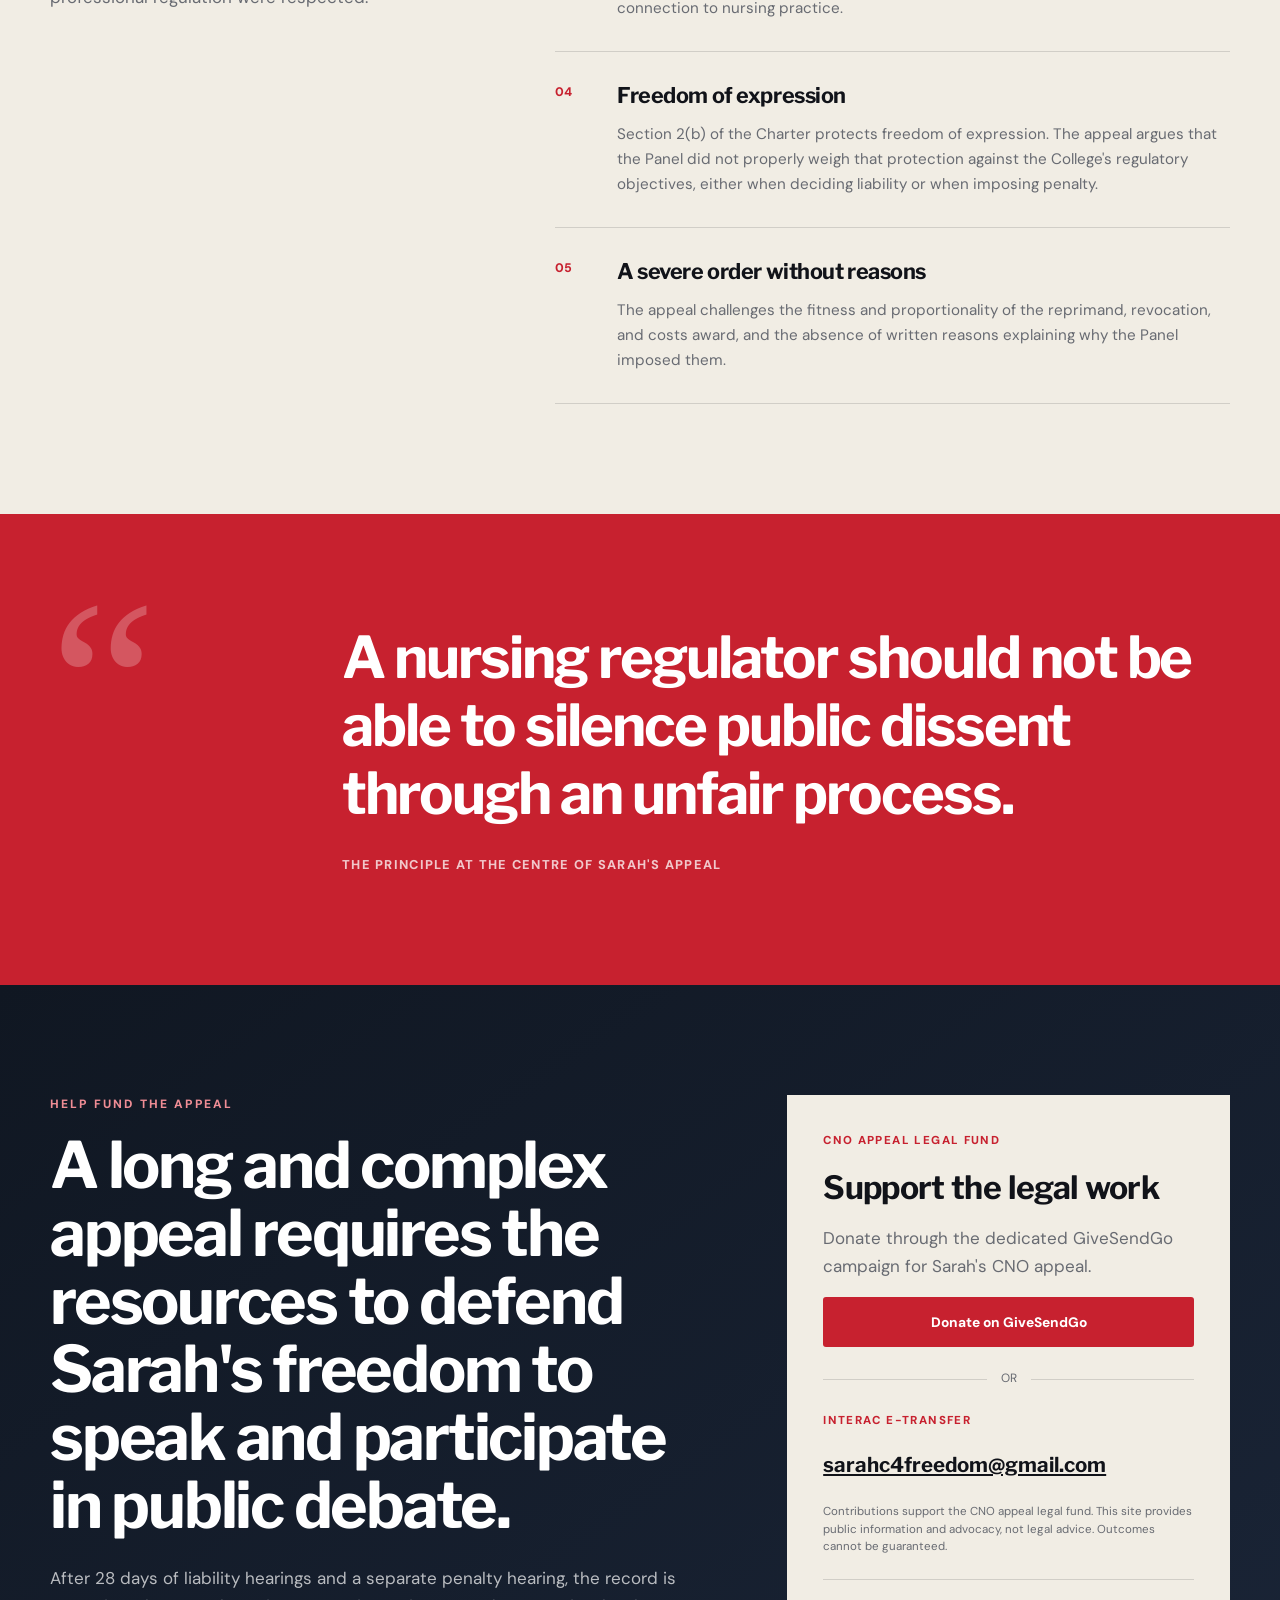
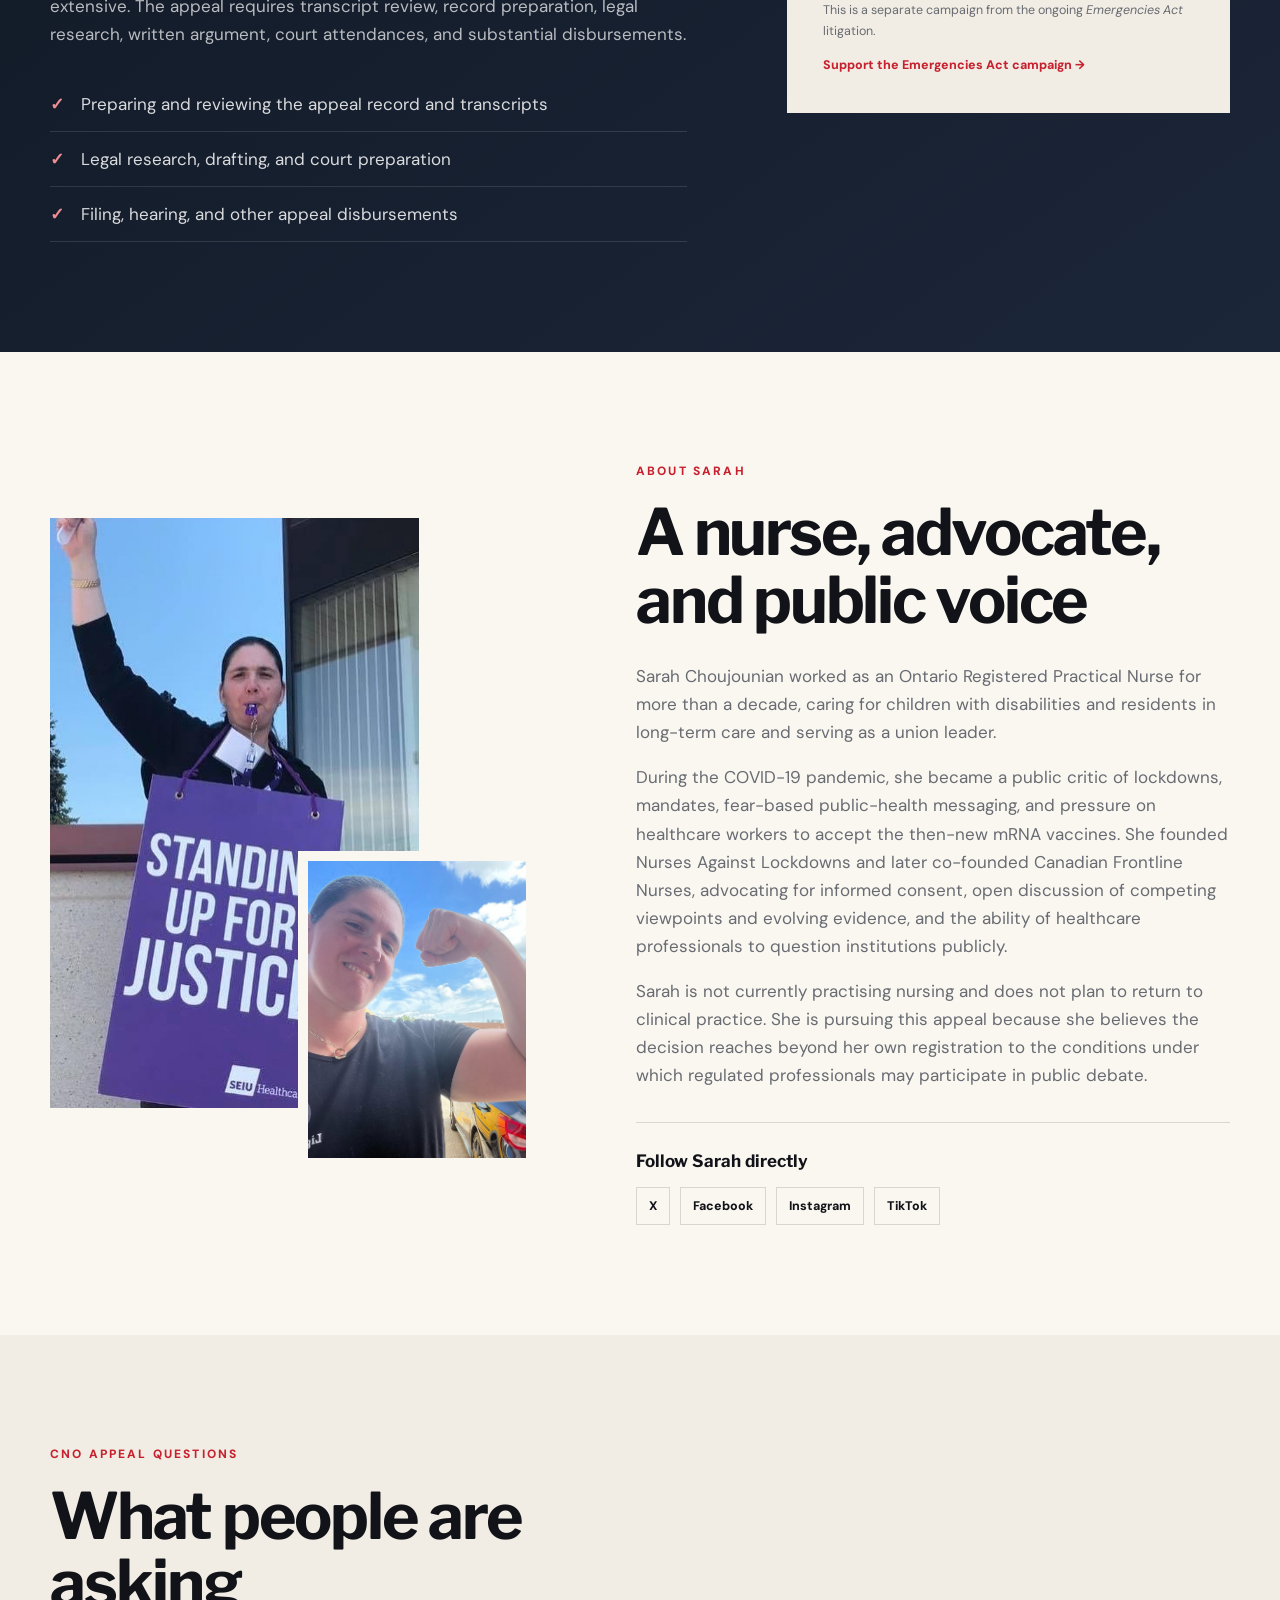
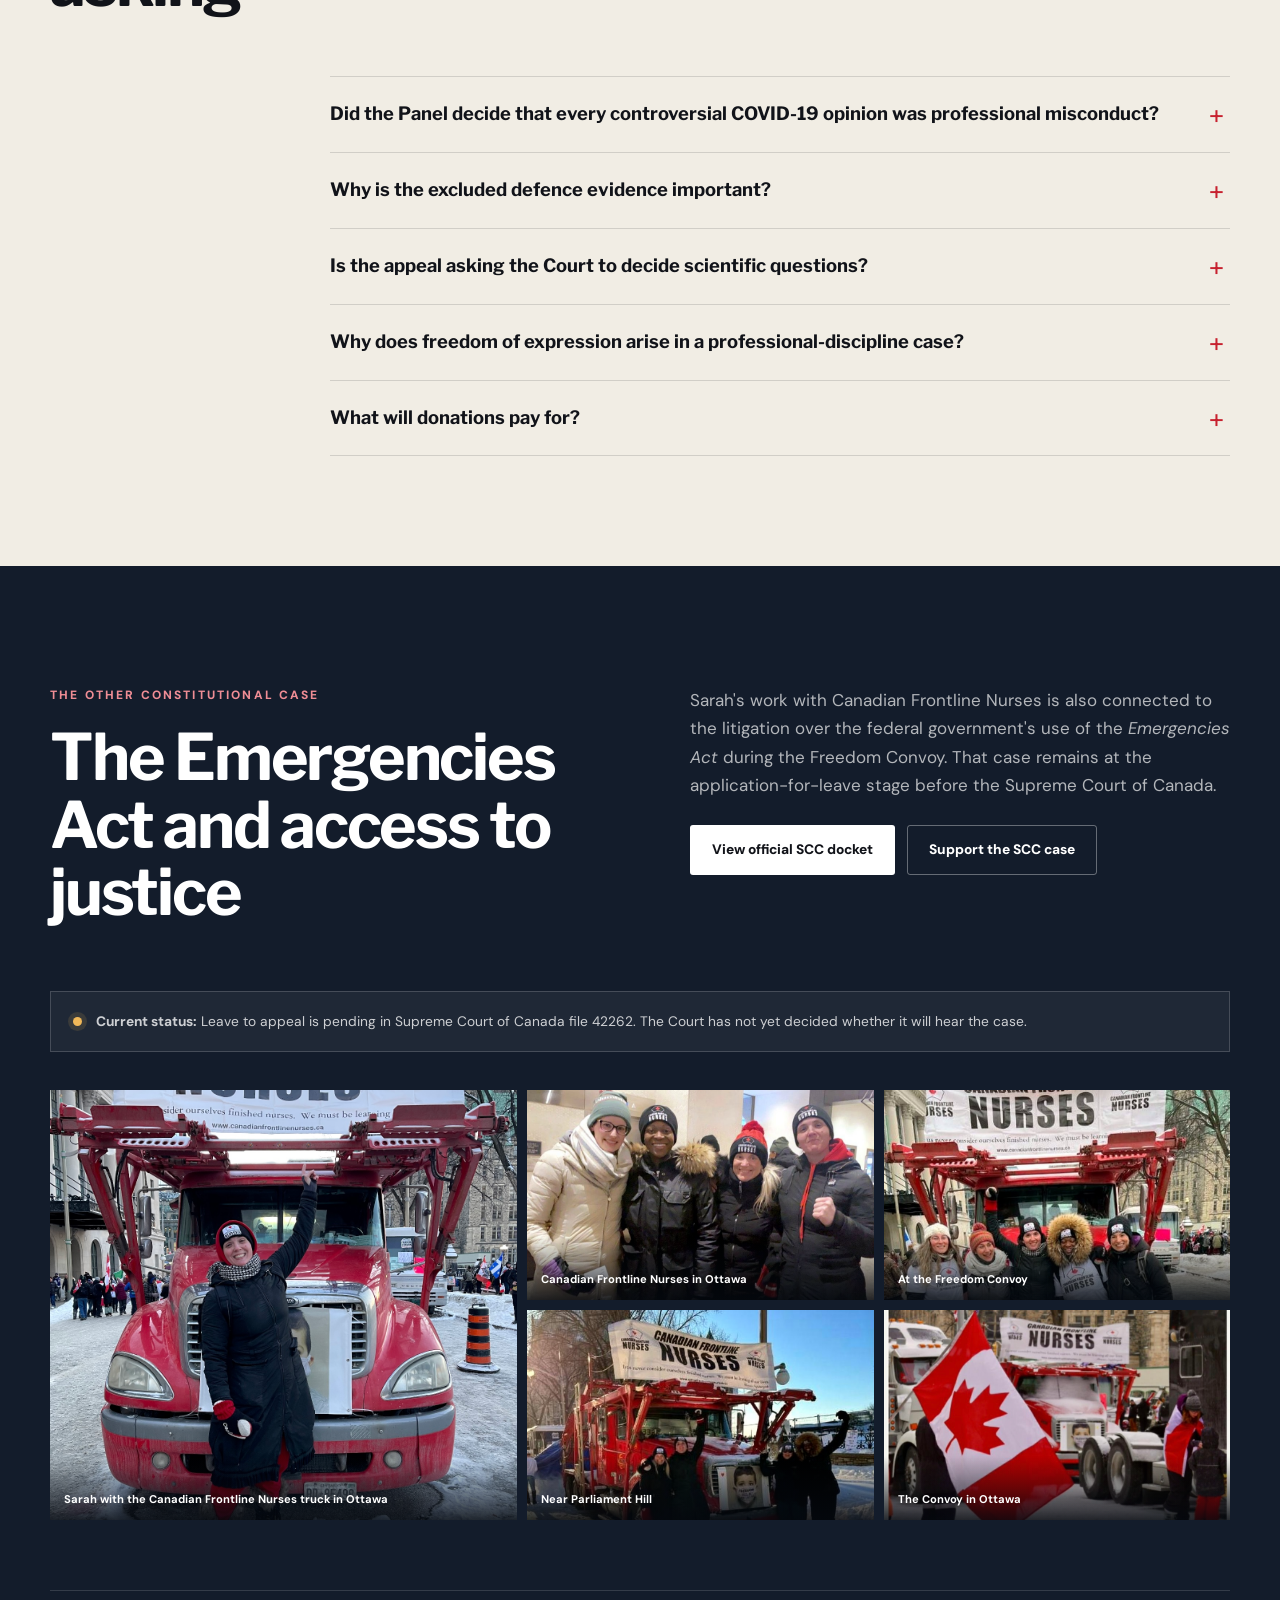
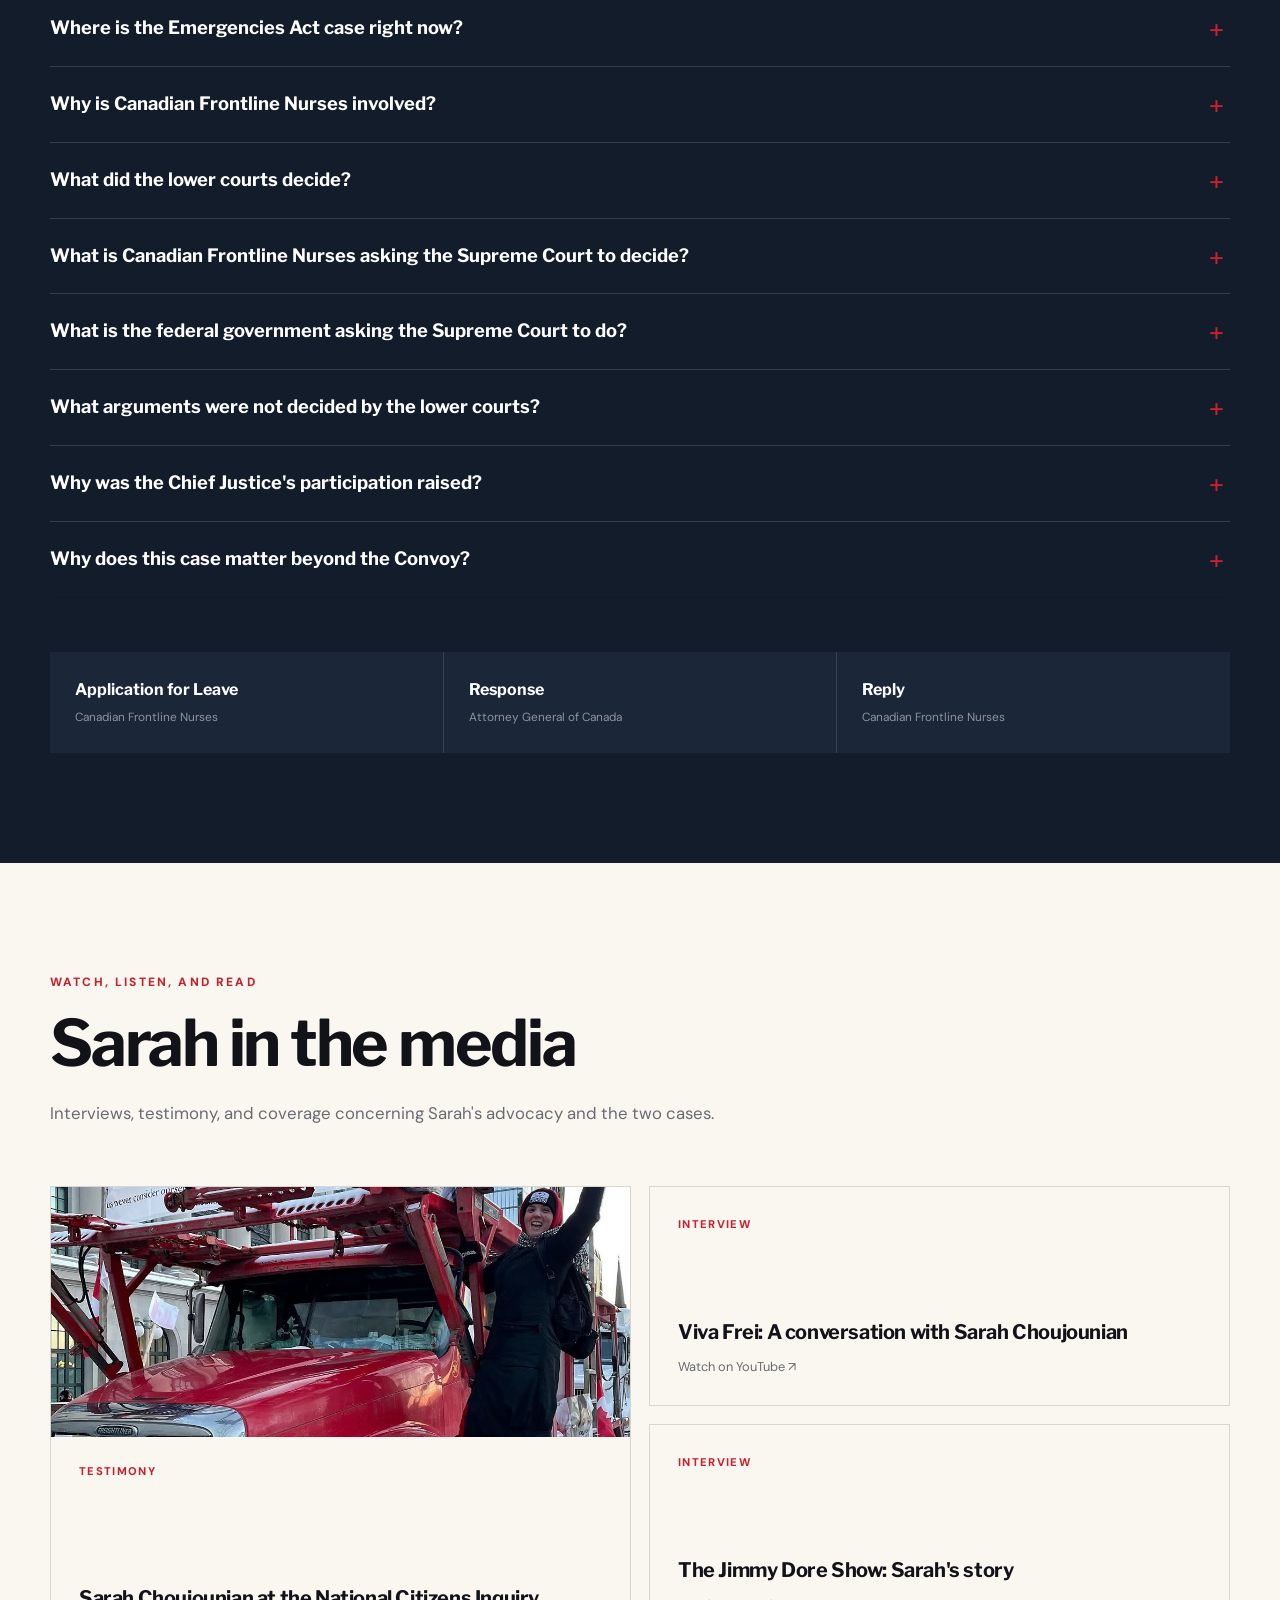
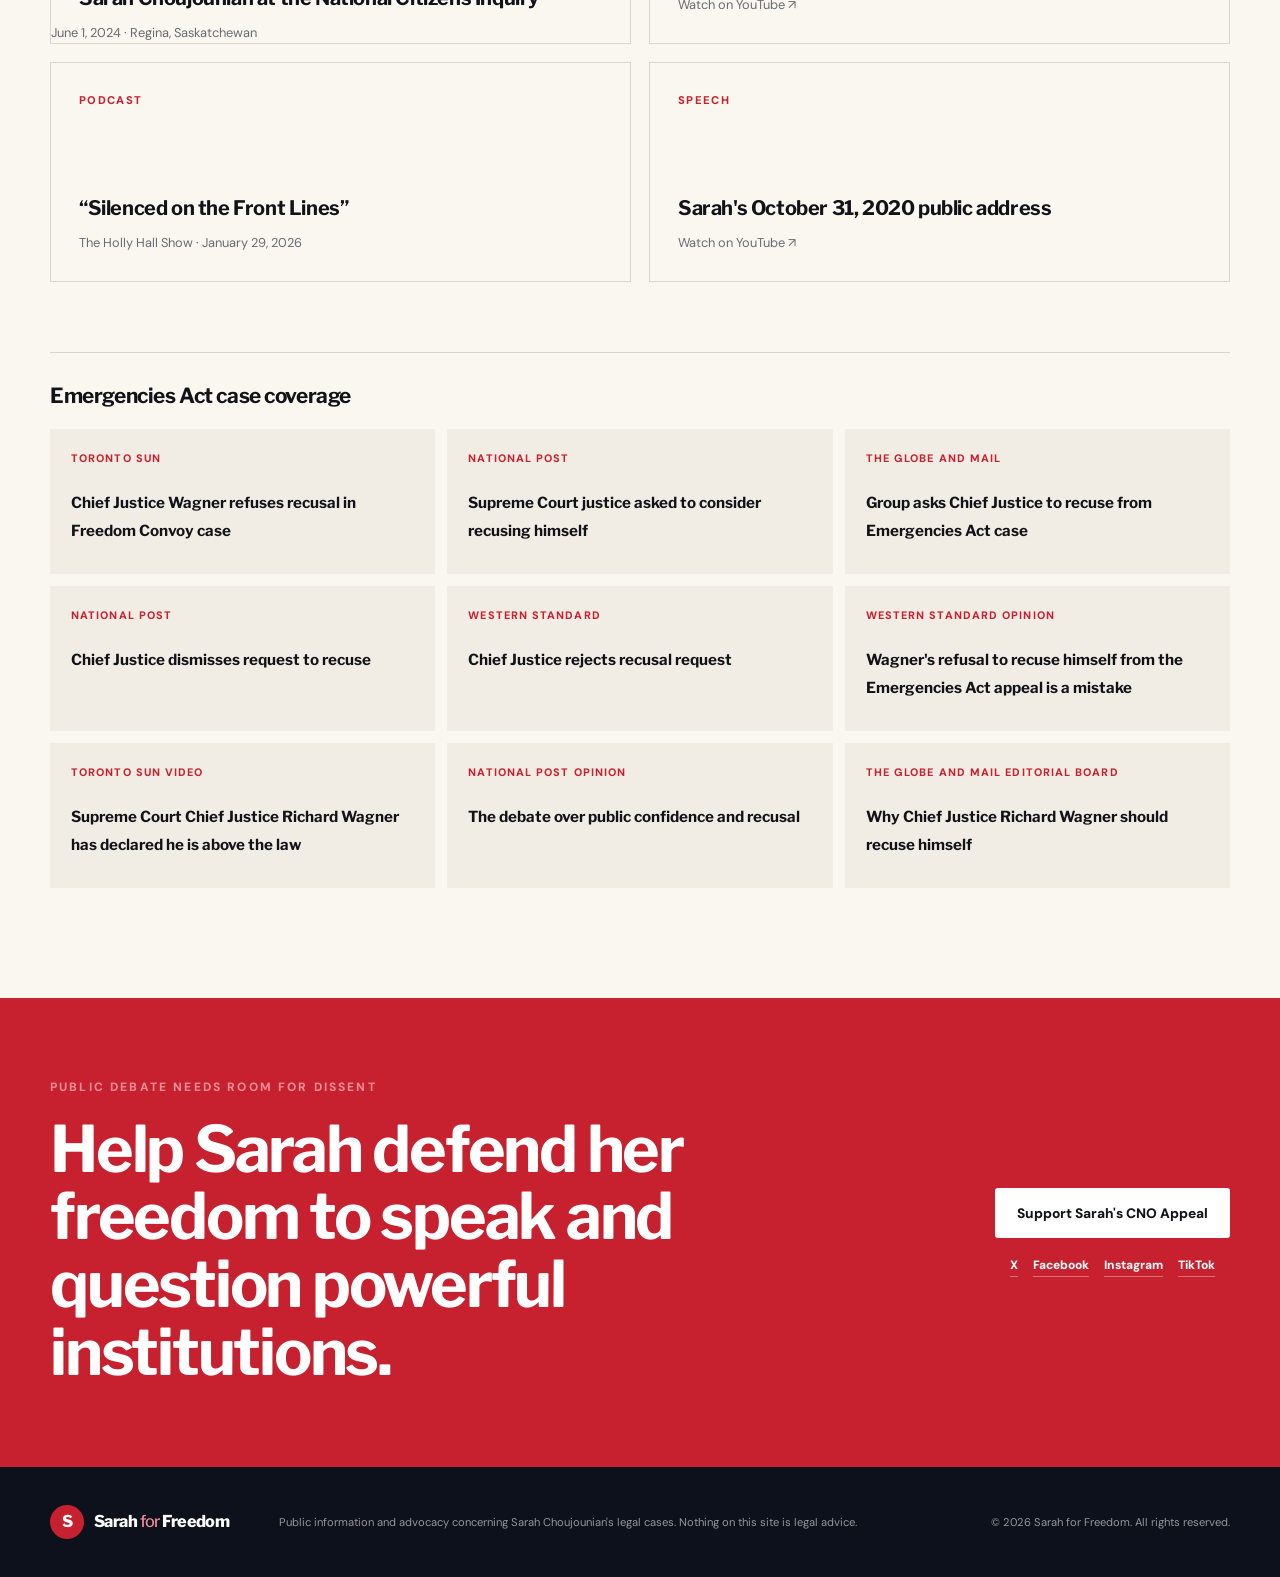
==== commit 89939cc6: "Launch CNO appeal campaign website" ====
--- a/index.html
+++ b/index.html
@@ -1,1130 +1,449 @@
-<!DOCTYPE html>
-
+<!doctype html>
 <html lang="en">
 <head>
-<meta charset="utf-8"/>
-<meta content="width=device-width, initial-scale=1.0" name="viewport"/>
-<title>Sarah for Freedom</title>
-<style>
-    * {
-      margin: 0;
-      padding: 0;
-      box-sizing: border-box;
-    }
-
-    html {
-      scroll-behavior: smooth;
-      scroll-padding-top: 90px;
-    }
-
-    body {
-      font-family: "Helvetica Neue", Arial, sans-serif;
-      color: #333;
-      line-height: 1.6;
-      background-color: #f8f8f8;
-    }
-
-    a {
-      color: #0645AD;
-      text-decoration: none;
-      transition: color 0.2s ease;
-    }
-
-    a:hover {
-      color: #0b3e8c;
-      text-decoration: underline;
-    }
-
-    .email-link {
-      color: #000 !important;
-      text-decoration: none;
-    }
-
-    h1, h2, h3 {
-      margin-bottom: 0.5em;
-    }
-
-    p {
-      margin-bottom: 1em;
-      text-align: justify;
-    }
-
-    ul {
-      margin: 0 0 1em 1.4em;
-    }
-
-    li {
-      margin-bottom: 0.35em;
-    }
-
-    nav {
-      position: sticky;
-      top: 0;
-      width: 100%;
-      background: #fff;
-      box-shadow: 0 2px 5px rgba(0,0,0,0.1);
-      z-index: 999;
-      min-height: 70px;
-      display: flex;
-      align-items: center;
-    }
-
-    .nav-container {
-      max-width: 1200px;
-      margin: 0 auto;
-      display: flex;
-      justify-content: center;
-      align-items: center;
-      width: 100%;
-      padding: 0 10px;
-    }
-
-    nav ul {
-      list-style: none;
-      display: flex;
-      gap: 22px;
-      flex-wrap: wrap;
-      justify-content: center;
-      align-items: center;
-      margin: 0;
-    }
-
-    nav li {
-      display: inline-block;
-      margin: 0;
-    }
-
-    nav a {
-      font-weight: bold;
-      font-size: 0.95em;
-      color: #b30000;
-      padding: 10px 5px;
-    }
-
-    nav a:hover {
-      color: #870000;
-      text-decoration: underline;
-    }
-
-    .donation-info {
-      position: static;
-      margin: 20px auto;
-      width: 90%;
-      max-width: 520px;
-      background: rgba(255, 255, 255, 0.9);
-      backdrop-filter: blur(2px);
-      border-radius: 8px;
-      padding: 14px;
-      box-shadow: 0 0 12px rgba(0,0,0,0.12);
-      text-align: left;
-      z-index: 1000;
-    }
-
-    @media (min-width: 1600px) {
-      .donation-info {
-        position: fixed;
-        top: 100px;
-        right: 20px;
-        width: 285px;
-        max-width: none;
-        margin: 0;
-      }
-    }
-
-    .donation-info h3 {
-      color: #b30000;
-      margin-bottom: 0.5em;
-      font-size: 1.1em;
-    }
-
-    .donation-info p {
-      text-align: left;
-      margin-bottom: 0.8em;
-      font-size: 0.9em;
-      color: #444;
-      line-height: 1.4;
-    }
-
-    .donation-info strong {
-      color: #b30000;
-    }
-
-    .donation-info a {
-      text-decoration: underline;
-      color: #0645AD;
-    }
-
-    .donation-info hr {
-      margin: 8px 0;
-      border: none;
-      border-top: 1px solid #ddd;
-    }
-
-    .stand-up-message {
-      margin-top: 5px;
-      font-weight: bold;
-      font-size: 0.85em;
-      color: #666;
-    }
-
-    .banner {
-      text-align: center;
-      padding: 40px 20px;
-      background: #fff;
-    }
-
-    .banner h1 {
-      font-size: 2em;
-      color: #b30000;
-      margin-bottom: 10px;
-    }
-
-    .banner .subtitle {
-      margin-bottom: 30px;
-      font-size: 1.5em;
-      color: #444;
-    }
-
-    .slideshow-container {
-      position: relative;
-      width: 400px;
-      aspect-ratio: 2 / 3;
-      margin: 0 auto 30px auto;
-      overflow: hidden;
-    }
-
-    .slide {
-      position: absolute;
-      width: 100%;
-      height: 100%;
-      opacity: 0;
-      transition: opacity 3s ease-in-out;
-      animation: fade 63s infinite;
-    }
-
-    .slide img {
-      width: 100%;
-      height: 100%;
-      object-fit: cover;
-    }
-
-    @keyframes fade {
-      0% { opacity: 0; }
-      7.5% { opacity: 1; }
-      25% { opacity: 1; }
-      32.5% { opacity: 0; }
-      100% { opacity: 0; }
-    }
-
-    .slide:nth-child(1) { animation-delay: 0s; }
-    .slide:nth-child(2) { animation-delay: 9s; }
-    .slide:nth-child(3) { animation-delay: 18s; }
-    .slide:nth-child(4) { animation-delay: 27s; }
-    .slide:nth-child(5) { animation-delay: 36s; }
-    .slide:nth-child(6) { animation-delay: 45s; }
-    .slide:nth-child(7) { animation-delay: 54s; }
-
-    .container {
-      margin: 40px auto;
-      max-width: 980px;
-      padding: 0 30px;
-    }
-
-    .section {
-      margin-bottom: 48px;
-      background: #fff;
-      border-radius: 8px;
-      padding: 26px;
-      box-shadow: 0 1px 6px rgba(0,0,0,0.06);
-    }
-
-    .section h2 {
-      margin-bottom: 15px;
-      color: #b30000;
-      font-size: 1.55em;
-    }
-
-    .section h3 {
-      color: #444;
-      font-size: 1.2em;
-      margin-top: 1.2em;
-    }
-
-    .intro-box {
-      border-left: 4px solid #b30000;
-      background: #fff8f8;
-      padding: 16px 18px;
-      margin: 18px 0;
-      border-radius: 6px;
-    }
-
-    .intro-box p {
-      text-align: left;
-      margin-bottom: 0.6em;
-    }
-
-    .faq-item {
-      border-top: 1px solid #e3e3e3;
-      padding: 20px 0 8px 0;
-    }
-
-    .faq-item:first-of-type {
-      border-top: none;
-      padding-top: 0;
-    }
-
-    .faq-item h3 {
-      color: #b30000;
-      font-size: 1.13em;
-      margin-bottom: 0.75em;
-      margin-top: 0;
-    }
-
-    .faq-item p {
-      text-align: left;
-    }
-
-    .key-line {
-      font-weight: bold;
-      color: #333;
-    }
-
-    .materials-grid,
-    .press-list {
-      display: grid;
-      gap: 14px;
-      margin-top: 14px;
-    }
-
-    .material-card,
-    .press-card {
-      border: 1px solid #e1e1e1;
-      border-radius: 8px;
-      padding: 14px 16px;
-      background: #fcfcfc;
-    }
-
-    .material-card h3,
-    .press-card h3 {
-      margin: 0 0 6px 0;
-      color: #b30000;
-      font-size: 1.05em;
-    }
-
-    .material-card p,
-    .press-card p {
-      text-align: left;
-      margin-bottom: 0.4em;
-      font-size: 0.95em;
-    }
-
-    .freedom-gallery {
-      display: flex;
-      gap: 20px;
-      flex-wrap: wrap;
-      justify-content: center;
-      margin-bottom: 20px;
-    }
-
-    .freedom-gallery img {
-      width: 45%;
-      max-width: 400px;
-      border-radius: 5px;
-      box-shadow: 0 0 5px rgba(0,0,0,0.1);
-    }
-
-    .support-box {
-      background: #fff8f8;
-      border: 1px solid #f1cccc;
-      border-radius: 8px;
-      padding: 18px;
-      margin-top: 16px;
-    }
-
-    .support-box p {
-      text-align: left;
-    }
-
-    .donate-button {
-      display: inline-block;
-      background: #b30000;
-      color: #fff !important;
-      padding: 10px 16px;
-      border-radius: 6px;
-      font-weight: bold;
-      margin: 6px 0 10px 0;
-    }
-
-    .donate-button:hover {
-      background: #870000;
-      text-decoration: none;
-    }
-
-    .photo-mosaic {
-      display: grid;
-      grid-template-columns: repeat(3, minmax(0, 1fr));
-      gap: 16px;
-      margin: 24px 0 36px 0;
-    }
-
-    .photo-card {
-      overflow: hidden;
-      border-radius: 10px;
-      background: #fff;
-      box-shadow: 0 6px 18px rgba(0,0,0,0.10);
-    }
-
-    .photo-card img {
-      width: 100%;
-      aspect-ratio: 4 / 3;
-      height: auto;
-      object-fit: cover;
-      object-position: center center;
-      display: block;
-    }
-
-    .inline-photo {
-      position: relative;
-      overflow: hidden;
-      border-radius: 10px;
-      background: #f2f2f2;
-      box-shadow: 0 6px 18px rgba(0,0,0,0.10);
-      margin: 6px 0 20px 0;
-    }
-
-    .inline-photo.right {
-      float: right;
-      width: min(38%, 320px);
-      margin: 4px 0 18px 26px;
-    }
-
-    .inline-photo.left {
-      float: left;
-      width: min(38%, 320px);
-      margin: 4px 26px 18px 0;
-    }
-
-    .inline-photo.wide {
-      clear: both;
-      width: 100%;
-      margin: 20px 0 24px 0;
-    }
-
-    .inline-photo img,
-    .photo-row img {
-      width: 100%;
-      aspect-ratio: 4 / 3;
-      height: auto;
-      object-fit: cover;
-      object-position: center center;
-      display: block;
-      border-radius: 0;
-      box-shadow: none;
-      background: #f2f2f2;
-    }
-
-    .photo-row {
-      clear: both;
-      display: grid;
-      grid-template-columns: repeat(2, minmax(0, 1fr));
-      gap: 18px;
-      margin: 20px 0 24px 0;
-      align-items: stretch;
-    }
-
-    .photo-row img {
-      border-radius: 10px;
-      box-shadow: 0 6px 18px rgba(0,0,0,0.10);
-    }
-
-    .photo-row img[alt*="truck"],
-    .photo-row img[alt*="Truck"] {
-      object-position: center 35%;
-    }
-
-    .photo-row img[alt*="Parliament"] {
-      object-position: center 38%;
-    }
-
-    .inline-photo img[alt*="protest scene"] {
-      object-position: center 45%;
-    }
-
-    .faq-item::after {
-      content: "";
-      display: block;
-      clear: both;
-    }
-
-    footer {
-      background: #fff;
-      text-align: center;
-      padding: 20px;
-      font-size: 0.9em;
-      color: #666;
-      border-top: 1px solid #eee;
-    }
-
-    @media (max-width: 1200px) {
-      .donation-info {
-        position: static;
-        margin: 20px auto;
-        width: 90%;
-        max-width: 520px;
-        left: 0;
-        right: 0;
-      }
-
-      .container {
-        margin-right: auto;
-      }
-    }
-
-    @media (max-width: 992px) {
-      .freedom-gallery img {
-        max-width: 350px;
-      }
-    }
-
-
-
-    @media (max-width: 900px) {
-      .inline-photo.right,
-      .inline-photo.left {
-        float: none;
-        width: 100%;
-        max-width: 520px;
-        margin: 12px auto 20px auto;
-      }
-
-      .photo-row {
-        grid-template-columns: 1fr;
-        max-width: 560px;
-        margin-left: auto;
-        margin-right: auto;
-      }
-    }
-
-    @media (max-width: 768px) {
-      .banner {
-        padding: 20px 10px;
-      }
-
-      .banner h1 {
-        font-size: 1.6em;
-      }
-
-      .banner .subtitle {
-        font-size: 1.2em;
-        margin-bottom: 20px;
-      }
-
-      .slideshow-container {
-        width: 100%;
-        max-width: 400px;
-        aspect-ratio: 2 / 3;
-        margin-bottom: 20px;
-      }
-
-      .section {
-        padding: 20px;
-      }
-
-      .inline-photo.right,
-      .inline-photo.left {
-        float: none;
-        width: 100%;
-        margin: 14px 0 18px 0;
-      }
-
-      .photo-row {
-        grid-template-columns: 1fr;
-      }
-
-      p {
-        text-align: left;
-      }
-    }
-
-
-    @media (max-width: 768px) {
-      .photo-mosaic {
-        column-count: 2;
-      }
-    }
-
-    @media (max-width: 480px) {
-      .slideshow-container {
-        max-width: 300px;
-        aspect-ratio: 2 / 3;
-      }
-
-      .freedom-gallery img {
-        width: 100%;
-      }
-
-      .photo-mosaic {
-        column-count: 1;
-        column-gap: 0;
-      }
-
-      .photo-card {
-        margin-bottom: 14px;
-      }
-    }
-  </style>
+  <meta charset="utf-8">
+  <meta name="viewport" content="width=device-width, initial-scale=1">
+  <meta name="description" content="Support Sarah Choujounian's appeal of the College of Nurses of Ontario discipline decision — a case about procedural fairness, free speech, and a nurse's right to participate in public debate.">
+  <meta property="og:title" content="Sarah for Freedom — Support the CNO Appeal">
+  <meta property="og:description" content="Sarah's appeal asks whether a nursing regulator can punish public dissent through an unfair process.">
+  <meta property="og:type" content="website">
+  <meta property="og:url" content="https://www.sarah4freedom.com/">
+  <meta property="og:image" content="https://www.sarah4freedom.com/images/og-sarah-cno-appeal-v4.png">
+  <meta name="twitter:card" content="summary_large_image">
+  <meta name="twitter:title" content="Sarah for Freedom — Support the CNO Appeal">
+  <meta name="twitter:description" content="Help Sarah defend her freedom to speak and participate in public debate.">
+  <meta name="twitter:image" content="https://www.sarah4freedom.com/images/og-sarah-cno-appeal-v4.png">
+  <title>Sarah for Freedom | Support the CNO Appeal</title>
+  <link rel="preconnect" href="https://fonts.googleapis.com">
+  <link rel="preconnect" href="https://fonts.gstatic.com" crossorigin>
+  <link href="https://fonts.googleapis.com/css2?family=DM+Sans:wght@400;500;600;700&amp;family=Libre+Franklin:ital,wght@0,500;0,600;0,700;0,800;1,600&amp;display=swap" rel="stylesheet">
+  <link rel="stylesheet" href="styles.css">
+  <script defer src="script.js"></script>
 </head>
 <body>
-<nav>
-<div class="nav-container">
-<ul>
-<li><a href="#banner">Home</a></li>
-<li><a href="#about">About</a></li>
-<li><a href="#scc-appeal">SCC Leave Application</a></li>
-<li><a href="#case-materials">Case Materials</a></li>
-<li><a href="#press">Press</a></li>
-<li><a href="#cno-case">CNO Case</a></li>
-<li><a href="#support">Support</a></li>
-</ul>
-</div>
-</nav>
-<div class="donation-info">
-<h3>Support the Case</h3>
-<p>
-      Help defend the right of Canadians to be heard by the courts and to challenge unlawful executive power.
-    </p>
-<p>
-   Please consider donating to our legal support fund for our case to the Supreme Court of Canada.
-</p>
-   <p>
-<strong>Interac E-Transfer:</strong><br/>
-      Send to <strong class="email-link">sarahc4freedom@gmail.com</strong><br/>
-<span>Please include “SCC Appeal” in the message line.</span>
-</p>
-<hr/>
-<p>
-<strong>GiveSendGo:</strong><br/>
-<a href="https://www.givesendgo.com/supreme-court-of-canada-appeal-of-emerge" rel="noopener noreferrer" target="_blank">
-        Support our case to the SCC
+  <a class="skip-link" href="#main">Skip to main content</a>
+
+  <header class="site-header">
+    <div class="nav-shell">
+      <a class="brand" href="#top" aria-label="Sarah for Freedom home">
+        <span class="brand-mark" aria-hidden="true">S</span>
+        <span>Sarah <em>for</em> Freedom</span>
       </a>
-</p>
-<hr/>
-<p class="stand-up-message">
-      This is about the right to be heard and the limits of government power.
-    </p>
-</div>
-<section class="banner" id="banner">
-<h1>Sarah for Freedom</h1>
-<div class="slideshow-container">
-<div class="slide">
-<img alt="Sarah's Profile 1" loading="lazy" src="https://github.com/Sarah4Freedom/Sarah4Freedom/blob/main/images/IMAGE_1.jpg?raw=true"/>
-</div>
-<div class="slide">
-<img alt="Sarah's Profile 2" loading="lazy" src="https://github.com/Sarah4Freedom/Sarah4Freedom/blob/main/images/IMAGE_2.jpg?raw=true"/>
-</div>
-<div class="slide">
-<img alt="Sarah's Profile 3" loading="lazy" src="https://github.com/Sarah4Freedom/Sarah4Freedom/blob/main/images/IMAGE_3.jpg?raw=true"/>
-</div>
-<div class="slide">
-<img alt="Sarah's Profile 4" loading="lazy" src="https://github.com/Sarah4Freedom/Sarah4Freedom/blob/main/images/IMAGE_4.jpg?raw=true"/>
-</div>
-<div class="slide">
-<img alt="Sarah's Profile 5" loading="lazy" src="https://github.com/Sarah4Freedom/Sarah4Freedom/blob/main/images/IMAGE_5.jpg?raw=true"/>
-</div>
-<div class="slide">
-<img alt="Sarah's Profile 6" loading="lazy" src="https://github.com/Sarah4Freedom/Sarah4Freedom/blob/main/images/IMAGE_6.jpg?raw=true"/>
-</div>
-<div class="slide">
-<img alt="Sarah's Profile 7" loading="lazy" src="https://github.com/Sarah4Freedom/Sarah4Freedom/blob/main/images/IMAGE_7.jpg?raw=true"/>
-</div>
-</div>
-<div class="subtitle">
-      Advocating for Informed Consent, Free Speech &amp; Constitutional Freedoms
+      <button class="nav-toggle" type="button" aria-expanded="false" aria-controls="site-nav">Menu</button>
+      <nav id="site-nav" class="site-nav" aria-label="Primary navigation">
+        <a href="#cno-appeal">The CNO Appeal</a>
+        <a href="#why-it-matters">Why It Matters</a>
+        <a href="#sarah">About Sarah</a>
+        <a href="#other-case">Emergencies Act Case</a>
+        <a href="#media">Media</a>
+        <a class="nav-donate" href="#support">Support the Appeal</a>
+      </nav>
     </div>
-</section>
-<div class="container">
-<section class="section" id="about">
-<h2>About Sarah</h2>
-<p>
-        Sarah Choujounian is a former Registered Practical Nurse (RPN) from Ontario, Canada,
-        with over a decade of experience caring for children with disabilities, senior residents
-        in long-term care, and advocating as a union leader. She became a vocal critic of certain
-        COVID-19 policies, believing that lockdowns and mandates were causing more harm than good.
-        After speaking publicly and challenging the official narrative, she faced backlash and lost
-        her nursing positions.
-      </p>
-<p>
-        Sarah founded <strong>Nurses Against Lockdowns</strong>, an advocacy group focused on raising
-        awareness about the detrimental social and psychological effects of restrictive COVID-19 policies.
-        She later co-founded <strong>Canadian Frontline Nurses</strong>, which organized rallies and
-        events supporting healthcare workers opposed to vaccine mandates, and promoted open scientific
-        dialogue on the measures implemented by public health authorities.
-      </p>
-<p>
-        Sarah remains committed to defending free expression, informed consent, and the right of
-        Canadians to challenge government action in court.
-      </p>
-</section>
-<section class="section" id="scc-appeal">
-<h2>Supreme Court of Canada – What You Need to Know</h2>
-<div class="intro-box">
-<p>
-          The federal government is asking the Supreme Court of Canada for permission to appeal decisions
-          that found its use of the <em>Emergencies Act</em> was unlawful.
-        </p>
-<p>
-          Canadian Frontline Nurses opposes the government’s position. We say the courts were right to
-          find that the legal test for using the <em>Emergencies Act</em> was not met, that the declaration
-          of a public order emergency was unreasonable, and that key measures — especially the financial
-          measures — violated the Charter.
-        </p>
-<p class="key-line">
-          We are also asking the Supreme Court to deal with a further issue: when emergency measures
-          directly target a group of Canadians, do those Canadians have to wait until they are arrested,
-          fined, jailed, or financially frozen out before they can challenge those measures in court?
-        </p>
-</div>
-<div class="faq-item">
-<h3>Where is the case right now?</h3>
-<p>
-          The case is at the <strong>leave to appeal</strong> stage.
-        </p>
-<p>
-          That means the Supreme Court of Canada has not yet agreed to hear the case. The Court is now
-          deciding whether the issues are important enough to be heard at a full appeal.
-        </p>
-<p>
-          The Court may decide to hear the government’s appeal, Canadian Frontline Nurses’ appeal, both
-          appeals, or neither. If leave is granted, there will be a full hearing. If leave is denied, the
-          Federal Court of Appeal decision remains in place.
-        </p>
-</div>
-<div class="faq-item">
-<h3>Why is Canadian Frontline Nurses involved in this case?</h3><div class="inline-photo right"><img alt="Canadian Frontline Nurses gathered in Ottawa" loading="lazy" src="images/inline_photo_1.jpg"/></div>
-<p>
-          Because Canadian Frontline Nurses was not watching from the sidelines. It was part of what was
-          happening on the ground in Ottawa.
-        </p>
-<p>
-          Canadian Frontline Nurses was physically present in Ottawa, supported the truckers and other
-          participants, livestreamed and communicated what was happening on the ground, engaged directly
-          with participants and support networks, and solicited donations to support the truckers in their
-          protest.
-        </p>
-<p>
-          Canadian Frontline Nurses was recognized as a key participant and supporter of the Freedom
-          Convoy protest. Within days of the <em>Emergencies Act</em> being invoked, Canadian Frontline
-          Nurses brought the <strong>first legal challenge in the country</strong>.
-        </p>
-<p>
-          The protest, from the perspective of those participating in it, was about opposition to COVID-19
-          mandates and restrictions, concern about government overreach, and the defence of bodily autonomy,
-          informed consent, free expression, and basic civil liberties.
-        </p>
-<p>
-          When the <em>Emergencies Act</em> was invoked, it applied to people like us — people who
-          participated in the protest, supported it, donated to it, or helped sustain it. Those people faced
-          arrest, fines, jail, and frozen bank accounts.
-        </p>
-<p class="key-line">
-          We were part of the group the emergency measures were directed at. That is why this case matters.
-        </p><div class="photo-row"><img alt="Freedom Convoy truck in Ottawa" loading="lazy" src="https://upload.wikimedia.org/wikipedia/commons/8/8b/Freedom_Convoy_2022%2C_Ottawa%2C_February_12_%2818%29.jpg"/><img alt="Canadian Frontline Nurses in front of the banner truck" loading="lazy" src="images/inline_photo_2.jpg"/></div>
-</div>
-
-<div class="faq-item">
-<h3>What were we arguing in court?</h3><div class="inline-photo left"><img alt="Freedom Convoy protest scene" loading="lazy" src="https://github.com/Sarah4Freedom/Sarah4Freedom/blob/main/images/LEFT_IMAGE_PATH.jpg?raw=true"/></div>
-<p>
-          Canadian Frontline Nurses raised three core arguments from the beginning.
-        </p>
-<p>
-          First, the <em>Emergencies Act</em> should not have been used. We argued that the government did
-          not meet the legal test required to declare a public order emergency, and that there was no true
-          national emergency involving threats to the security of Canada.
-        </p>
-<p>
-          Second, we argued that the decision was political, not legal. In plain terms, we argued that the
-          Act was used to deal with a political problem, not a lawful emergency under the Act. Canadian
-          Frontline Nurses was the only party to squarely raise that issue.
-        </p>
-<p>
-          Third, we argued that Canadians still have basic legal protections, even in an emergency. That
-          includes protections under the Charter and the <em>Canadian Bill of Rights</em> relating to property,
-          due process, and access to financial services such as bank accounts.
-        </p>
-</div>
-<div class="faq-item">
-<h3>What did the courts actually decide?</h3>
-<p>
-          Two courts have already ruled on the government’s use of the <em>Emergencies Act</em>.
-        </p>
-<p>
-          The Federal Court found that the government did not meet the legal test required to invoke the Act,
-          that the declaration of a public order emergency was unreasonable, and that key measures — especially
-          the financial measures allowing accounts to be frozen — violated the Charter.
-        </p>
-<p>
-          The Federal Court of Appeal dismissed the government’s appeal and upheld those key findings.
-        </p>
-<p class="key-line">
-          In plain terms: both courts found that the government’s use of the <em>Emergencies Act</em> was unlawful.
-        </p>
-</div>
-<div class="faq-item">
-<h3>If both courts found the government acted unlawfully, what is the issue now?</h3>
-<p>
-          The government is asking the Supreme Court to reverse those findings and validate its use of the
-          <em>Emergencies Act</em>.
-        </p>
-<p>
-          Canadian Frontline Nurses opposes that. But our appeal also deals with the rule the courts applied
-          to people like us — people who were clearly subject to the emergency measures, but whose bank accounts
-          were not actually frozen and who were not actually charged.
-        </p>
-<p>
-          The courts concluded that because the harshest consequences were not imposed on us personally, we
-          could not fully pursue our own challenge.
-        </p>
-<p class="key-line">
-          We say that is wrong. Canadians should not have to wait until the government imposes the penalty
-          before they can challenge emergency measures that already apply to them.
-        </p>
-</div>
-<div class="faq-item">
-<h3>What does “standing” mean?</h3>
-<p>
-          “Standing” means the right to bring a case before a court.
-        </p>
-<p>
-          In this case, the courts said Canadian Frontline Nurses did not have standing because the most
-          serious consequences — such as frozen bank accounts or charges — were not actually imposed on us
-          personally.
-        </p>
-<p>
-          We say that misses the point. When emergency measures are directed at you, control what you can do,
-          threaten you with penalties, and expose you to financial consequences, you are affected in a real and
-          practical way.
-        </p>
-</div>
-<div class="faq-item">
-<h3>What is wrong with the courts’ approach?</h3>
-<p>
-          It ignores the coercive effect of government power.
-        </p>
-<p>
-          A law does not only affect people when the government finally punishes them. It affects people when
-          it tells them that what they are doing is illegal, threatens them with serious consequences, and gives
-          officials or financial institutions the power to act against them.
-        </p>
-<p class="key-line">
-          If that approach stands, Canadians may be told: you cannot challenge the measure when it targets you.
-          You must wait until the damage is done.
-        </p>
-</div>
-<div class="faq-item">
-<h3>Why does Canadian Frontline Nurses’ role in the protest matter?</h3>
-<p>
-          Because Canadian Frontline Nurses was exactly the kind of participant and supporter the emergency
-          measures were aimed at.
-        </p>
-<p>
-          We were present. We supported the truckers. We helped amplify what was happening through livestreams
-          and public communication. We solicited donations to support the protest. We were recognized as key
-          participants and supporters.
-        </p>
-<p>
-          That made our evidence and perspective important. We were not asking the Court to speculate about
-          what happened. We were asking the Court to consider the evidence and arguments of people who were
-          actually there and actually subject to the regime.
-        </p><div class="photo-row"><img alt="Canadian Frontline Nurses beside the truck near Parliament" loading="lazy" src="images/inline_photo_3.jpg"/><img alt="Support and solidarity among protest participants" loading="lazy" src="images/inline_photo_4.jpg"/></div>
-</div>
-<div class="faq-item">
-<h3>What arguments were not decided?</h3>
-<p>
-          Although the courts found that the <em>Emergencies Act</em> was used unlawfully, they did not decide
-          every argument Canadian Frontline Nurses raised.
-        </p>
-<p>
-          In particular, they did not decide our argument that the decision to invoke the Act was unreasonable
-          because it was politically motivated.
-        </p>
-<p>
-          They also did not decide our argument based on the <em>Canadian Bill of Rights</em>, including the
-          protection of property and due process when the government uses emergency powers affecting access to
-          bank accounts and financial services.
-        </p>
-</div>
-<div class="faq-item">
-<h3>What is our appeal about?</h3>
-<p>
-          Our appeal asks the Supreme Court to decide whether people in our position can challenge emergency
-          measures that directly apply to them, even if the government has not yet imposed the harshest consequences
-          on them personally.
-        </p>
-<p>
-          It is about whether Canadians who are subject to coercive emergency powers can go to court before they
-          are arrested, fined, jailed, or financially frozen out.
-        </p>
-<p>
-          It is also about whether courts should hear from people who were directly involved and directly affected
-          when deciding whether government power was lawfully used.
-        </p>
-</div>
-<div class="faq-item">
-<h3>What is the government asking the Supreme Court to do?</h3>
-<p>
-          The government is asking the Supreme Court to reverse the findings that its use of the
-          <em>Emergencies Act</em> was unlawful.
-        </p>
-<p>
-          That includes defending the declaration of a public order emergency, the use of emergency powers against
-          protest activity, financial measures that allowed accounts to be frozen, and penalties attached to the
-          emergency measures.
-        </p>
-</div>
-<div class="faq-item">
-<h3>So what are the two appeals really about?</h3>
-<p>
-          The government’s appeal is about whether its use of the <em>Emergencies Act</em> should be upheld.
-        </p>
-<p>
-          Our appeal is about who gets to challenge those emergency measures, and when.
-        </p>
-<p class="key-line">
-          We say Canadians should not have to wait until the government actually imposes the penalty before
-          they can ask a court to decide whether the measures are lawful.
-        </p>
-</div>
-<div class="faq-item">
-<h3>What is the issue with the Chief Justice?</h3>
-<p>
-          Before this case reached the Supreme Court, Chief Justice Wagner made public comments about the
-          Freedom Convoy and the people involved.
-        </p>
-<p>
-          Those comments included describing what happened in Ottawa as a beginning of “anarchy,” referring to
-          people taking other citizens “hostage,” and saying that the conduct should be denounced with force by
-          those in positions of authority.
-        </p>
-<p>
-          Canadian Frontline Nurses was the only party with the courage to raise the concern that those comments
-          could give rise to a reasonable apprehension of bias. When a judge has already spoken publicly about the
-          events at the centre of a case, it can affect public confidence in whether the case will be decided fairly.
-        </p>
-<p>
-          We asked that he step aside. He decided that he will remain involved.
-        </p>
-<p>
-          This is not about personal criticism. It is about ensuring that courts are seen to be fair, independent,
-          and impartial.
-        </p>
-</div>
-<div class="faq-item">
-<h3>What happens next?</h3>
-<p>
-          The Supreme Court will decide whether to grant leave to appeal. It may hear the government’s appeal,
-          our appeal, both appeals, or neither.
-        </p>
-<p>
-          If leave is granted, there will be a full hearing before the Supreme Court of Canada. If leave is denied,
-          the Federal Court of Appeal decision remains in place.
-        </p>
-</div>
-<div class="faq-item">
-<h3>Why should Canadians care?</h3>
-<p>
-          Because this case is about more than one protest. It is about government power and access to justice.
-        </p>
-<p>
-          Can emergency powers be used against Canadians without meeting the legal test? Can people challenge
-          emergency measures when they are subject to them? Or must they wait until they are arrested, fined,
-          jailed, or financially frozen out?
-        </p>
-<p class="key-line">
-          These questions affect everyone.
-        </p>
-</div>
-<div class="faq-item">
-<h3>Why support this case?</h3>
-<p>
-          This case is about defending the right of Canadians to challenge government power before the damage is done.
-        </p>
-<p>
-          It is about making sure emergency powers stay within legal limits. It is about ensuring courts hear from
-          people who were directly affected when deciding whether the government acted lawfully.
-        </p>
-</div>
-<div class="support-box">
-<p class="key-line">
-          The courts found the <em>Emergencies Act</em> was used unlawfully. The question now is whether Canadians
-          have to wait until they are punished before they can challenge it.
-        </p>
-<p>
-<a class="donate-button" href="https://www.givesendgo.com/supreme-court-of-canada-appeal-of-emerge" rel="noopener noreferrer" target="_blank">
-            Support our case to the SCC
-          </a>
-</p>
-<p>
-<strong>Interac E-Transfer:</strong><br/>
-          Send to <strong class="email-link">sarahc4freedom@gmail.com</strong><br/>
-          Please include <strong>“SCC Appeal”</strong> in the message line.
-        </p>
-</div>
-</section>
-<section class="section" id="case-materials">
-<h2>Case Materials</h2>
-<p>
-        The following materials relate to Canadian Frontline Nurses’ application for leave to appeal to
-        the Supreme Court of Canada.
-      </p>
-<div class="materials-grid">
-<div class="material-card">
-<h3>Canadian Frontline Nurses – Application for Leave to Appeal</h3>
-<p>
-            Our application explains why the Supreme Court should hear the issues about the right to be heard,
-            the role of directly affected parties, and the Canadian Bill of Rights.
-          </p>
-<p>
-<a href="Application%20(Vol%203)%20-%20Canadian%20Frontline%20Nurses.pdf" rel="noopener noreferrer" target="_blank">Read the Application</a>
-</p>
-</div>
-<div class="material-card">
-<h3>Attorney General of Canada – Response</h3>
-<p>
-            The government’s response to Canadian Frontline Nurses’ application for leave to appeal.
-          </p>
-<p>
-<a href="Response-%20Attorney%20General%20of%20Canada.pdf" rel="noopener noreferrer" target="_blank">Read the Government’s Response</a>
-</p>
-</div>
-<div class="material-card">
-<h3>Canadian Frontline Nurses – Reply</h3>
-<p>
-            Our reply explains why the government’s response confirms the importance of the issues raised.
-          </p>
-<p>
-<a href="Reply%20-%20Canadian%20Frontline%20Nurses.pdf" rel="noopener noreferrer" target="_blank">Read the Reply</a>
-</p>
-</div>
-</div>
-</section>
-<section class="section" id="press">
-<h2>Press Coverage</h2>
-<p>
-        The following articles and commentary discuss the Supreme Court leave applications and the issue
-        of Chief Justice Wagner’s participation.
-      </p>
-<div class="press-list">
-<div class="press-card">
-<h3>Toronto Sun</h3>
-<p>
-<a href="https://torontosun.com/opinion/columnists/chief-justice-wagner-refuses-recusal-freedom-convoy-case-emergencies-act" rel="noopener noreferrer" target="_blank">
-              LILLEY: Chief Justice Wagner refuses recusal in Freedom Convoy case
-            </a>
-</p>
-</div>
-  
-<div class="press-card">
-<h3>National Post</h3>
-<p>
-<a href="https://nationalpost.com/news/canada/emergencies-act-richard-wagner" rel="noopener noreferrer" target="_blank">
-             Supreme Court justice asked to consider recusing himself from Emergencies Act appeal
-            </a>
-</p>
-    </div>
-<div class="press-card">
-<h3>The Globe and Mail</h3>
-<p>
-<a href="https://www.theglobeandmail.com/canada/article-groups-ask-supreme-court-chief-justice-to-recuse-himself-from/" rel="noopener noreferrer" target="_blank">
-              Group asks Supreme Court chief justice to recuse himself from Emergencies Act case
-            </a>
-</p>
-</div>
-<div class="press-card">
-<h3>National Post</h3>
-<p>
-<a href="https://nationalpost.com/news/politics/chief-justice-richard-wagner-dismisses-request-to-recuse-from-emergencies-act-appeal" rel="noopener noreferrer" target="_blank">
-             Chief Justice Richard Wagner dismisses request to recuse from Emergencies Act appeal
-            </a>
-</p>
-</div>
-<div class="press-card">
-<h3>Western Standard</h3>
-<p>
-<a href="https://www.westernstandard.news/canadian/chief-justice-wagner-rejects-recusal-request-in-emergencies-act-appeal/73164" rel="noopener noreferrer" target="_blank">
-              Chief Justice Wagner rejects recusal request in Emergencies Act appeal
-            </a>
-</p>
-</div>
-<div class="press-card">
-<h3>Western Standard Opinion</h3>
-<p>
-<a href="https://www.westernstandard.news/opinion/giesbrecht-wagnersrefusal-to-recuse-himself-from-the-emergency-act-appeal-is-a-mistake-so-are-his-courts-radical-indigenous-decisions/73203" rel="noopener noreferrer" target="_blank">
-              GIESBRECHT: Wagner’s refusal to recuse himself from the Emergency Act appeal is a mistake — so are his court’s radical indigenous decisions
-            </a>
-</p>
-</div>
-<div class="press-card">
-<h3>Toronto Sun Video</h3>
-<p>
-<a href="https://torontosun.com/video/bc3576ae-4588-11f1-9c57-b2d654770e7e/lilley-unleashed-supreme-court-chief-justice-richard-wagner-has-declared-he-is-above-the-law" rel="noopener noreferrer" target="_blank">
-              LILLEY UNLEASHED: Supreme Court Chief Justice Richard Wagner has declared he is above the law
-            </a>
-</p>
-</div>
-<div class="press-card">
-<h3>National Post Opinion</h3>
-<p>
-<a href="https://nationalpost.com/opinion/the-arrogance-of-chief-justice-richard-wagner" rel="noopener noreferrer" target="_blank">
-              Michael Higgins: The arrogance of Chief Justice Richard Wagner
-            </a>
-</p>
-</div>
-</div>
-</section>
-<section class="section" id="cno-case">
-<h2>College of Nurses Discipline Case</h2>
-<p>
-        Sarah’s College of Nurses of Ontario case will be updated shortly. This section will explain what is
-        happening in that proceeding, why it matters, and how it connects to free expression, informed consent,
-        and the right of healthcare professionals to participate in public debate.
-      </p>
-</section>
-<section class="section" id="support">
-<h2>Support the Case</h2>
-<p>
-        This case is about defending the right of Canadians to be heard by the courts and challenging the
-        unlawful use of executive power.
-      </p>
-<p>
-        If you want to support that effort, you can contribute through GiveSendGo or by Interac e-transfer.
-      </p>
-<div class="support-box">
-<p>
-<a class="donate-button" href="https://www.givesendgo.com/supreme-court-of-canada-appeal-of-emerge" rel="noopener noreferrer" target="_blank">
-            Support our case to the SCC
-          </a>
-</p>
-<p>
-<strong>Interac E-Transfer:</strong><br/>
-          Send to <strong class="email-link">sarahc4freedom@gmail.com</strong><br/>
-          Please include <strong>“SCC Appeal”</strong> in the message line.
-        </p>
-</div>
-<p>
-        Public support helps ensure that these issues, and the evidence and arguments behind them, can be
-        fully and properly put before the Court.
-      </p>
-<p>
-<strong>Follow Sarah on Social Media:</strong><br/>
-<a href="https://x.com/SarahChoujounia" rel="noopener noreferrer" target="_blank">Twitter/X</a> |
-        <a href="https://www.facebook.com/sarah.choujounian" rel="noopener noreferrer" target="_blank">Facebook</a> |
-        <a href="https://www.instagram.com/sarah_choujounian/" rel="noopener noreferrer" target="_blank">Instagram</a> |
-        <a href="https://www.tiktok.com/@sarahchoujounian" rel="noopener noreferrer" target="_blank">TikTok</a>
-</p>
-</section>
-</div>
-<footer>
-    © 2026 Sarah for Freedom. All rights reserved.
+  </header>
+
+  <main id="main">
+    <section class="hero" id="top">
+      <div class="hero-grid">
+        <div class="hero-copy">
+          <p class="eyebrow">Ontario Divisional Court Appeal</p>
+          <h1>Sarah was disciplined for what she said in public. <span>Her appeal asks whether a nursing regulator went too far in punishing public dissent.</span></h1>
+          <p class="hero-lede">The College of Nurses of Ontario case concerned twelve public statements Sarah made or shared during the COVID-19 pandemic. Her appeal asks the Divisional Court to review the treatment of her defence evidence, the fairness of the hearing, and whether her freedom to speak and participate in public debate was properly respected.</p>
+          <div class="hero-actions">
+            <a class="button button-primary" href="#support">Fund the Appeal</a>
+            <a class="button button-ghost" href="#cno-appeal">Understand the Case</a>
+          </div>
+          <nav class="social-row" aria-label="Sarah's social media">
+            <span>Follow the case</span>
+            <a href="https://x.com/SarahChoujounia" target="_blank" rel="noopener noreferrer">X</a>
+            <a href="https://www.facebook.com/sarah.choujounian" target="_blank" rel="noopener noreferrer">Facebook</a>
+            <a href="https://www.instagram.com/sarah_choujounian/" target="_blank" rel="noopener noreferrer">Instagram</a>
+            <a href="https://www.tiktok.com/@sarahchoujounian" target="_blank" rel="noopener noreferrer">TikTok</a>
+          </nav>
+        </div>
+        <figure class="hero-portrait">
+          <img src="images/IMAGE_1.jpg" alt="Sarah Choujounian speaking at a public event">
+          <figcaption>Nurses have the same right as other Canadians to question public policy and participate in public debate.</figcaption>
+        </figure>
+      </div>
+      <div class="case-strip" aria-label="Key case facts">
+        <div><strong>12</strong><span>impugned public statements</span></div>
+        <div><strong>28 days</strong><span>of liability hearings over nearly two years</span></div>
+        <div><strong>$297,976.40</strong><span>costs ordered by the Panel</span></div>
+        <div><strong>Free-speech appeal</strong><span>about public dissent and regulatory power</span></div>
+      </div>
+    </section>
+
+    <section class="video-section section-dark" aria-labelledby="video-title">
+      <div class="content-grid video-grid">
+        <div class="video-copy">
+          <p class="eyebrow eyebrow-light">A message from Sarah</p>
+          <h2 id="video-title">Why I am taking this case to court</h2>
+          <p>Hear directly from Sarah about the decision, the appeal, and why she believes the case matters to nurses and everyone who values open public debate.</p>
+          <a class="text-link text-link-light" href="#support">Help carry the appeal forward <span aria-hidden="true">→</span></a>
+        </div>
+        <div class="video-frame">
+          <video controls playsinline preload="metadata" poster="images/sarah-video-poster.png">
+            <source src="media/sarah-cno-appeal-message.m4v" type="video/mp4">
+            Your browser does not support embedded video. <a href="media/sarah-cno-appeal-message.m4v">Download Sarah's message</a>.
+          </video>
+        </div>
+      </div>
+    </section>
+
+    <section class="section section-light" id="cno-appeal">
+      <div class="section-heading">
+        <p class="eyebrow">The CNO Appeal</p>
+        <h2>The case, without the legal fog</h2>
+        <p>This is an appeal from the Discipline Committee's March 13, 2026 liability decision and its July 6, 2026 penalty and costs order. The appeal has not yet been decided; the grounds below are Sarah's position and remain to be determined by the Court.</p>
+      </div>
+
+      <aside class="speech-context" aria-labelledby="why-sarah-spoke">
+        <div class="speech-context-heading">
+          <p class="eyebrow">Why Sarah spoke</p>
+          <h3 id="why-sarah-spoke">Informed consent requires the freedom to question official public-health claims.</h3>
+        </div>
+        <div class="speech-context-copy">
+          <p>Sarah says she spoke because public officials and public-health institutions often presented one account of COVID-19 as settled while treating contrary questions and perspectives as misinformation. She questioned whether the risks of COVID-19 were being communicated in proportion to other serious public-health problems, and whether fear-based messaging obscured the harms associated with prolonged masking, lockdowns, isolation, and disrupted care.</p>
+          <p>She was also concerned about the pressure placed on Canadians—especially healthcare workers—to accept the then-new mRNA vaccines as a condition of employment or participation in public life. Sarah's position is that informed consent requires more than promotion of one preferred conclusion: people must be free to consider risks, benefits, alternatives, uncertainty, and evidence as it develops.</p>
+          <p>Many Canadians remain skeptical about how the pandemic was managed and whether dissenting professionals were too readily censored, dismissed, or silenced. Sarah's appeal asks a narrower legal question, but it arises from that larger debate: how far can a nursing regulator go in disciplining a nurse for challenging the official public-health narrative?</p>
+        </div>
+      </aside>
+
+      <div class="timeline" aria-label="CNO case timeline">
+        <article>
+          <span class="timeline-number">01</span>
+          <p class="timeline-date">March 13, 2026</p>
+          <h3>The liability decision</h3>
+          <p>The Panel found that twelve public statements made or shared by Sarah were inaccurate, false and/or misleading, or encouraged non-compliance with public-health measures. It found two allegations of professional misconduct proved.</p>
+        </article>
+        <article>
+          <span class="timeline-number">02</span>
+          <p class="timeline-date">July 6, 2026</p>
+          <h3>The penalty and costs order</h3>
+          <p>The Panel ordered a reprimand, immediate revocation of Sarah's certificate of registration, and $297,976.40 in costs payable within 24 months after the order becomes final. The Panel issued the order without written reasons.</p>
+        </article>
+        <article>
+          <span class="timeline-number">03</span>
+          <p class="timeline-date">Now</p>
+          <h3>The appeal</h3>
+          <p>Sarah is asking Ontario's Divisional Court to set aside the decisions and orders, dismiss the allegations or direct a new hearing, and grant such further relief as the Court considers just.</p>
+        </article>
+      </div>
+
+      <div class="document-links" aria-label="CNO case documents">
+        <a href="case-materials/cno/notice-of-appeal-filed-2026-08-05.pdf" target="_blank" rel="noopener noreferrer">
+          <span>Read the filed court document</span>
+          <strong>Notice of Appeal</strong>
+          <small>Filed August 5, 2026 · PDF</small>
+        </a>
+        <a href="case-materials/cno/liability-decision-2026-03-13.pdf" target="_blank" rel="noopener noreferrer">
+          <span>Read the source document</span>
+          <strong>Liability Decision and Reasons</strong>
+          <small>March 13, 2026 · PDF</small>
+        </a>
+        <a href="case-materials/cno/penalty-costs-order-2026-07-06.pdf" target="_blank" rel="noopener noreferrer">
+          <span>Read the source document</span>
+          <strong>Penalty and Costs Order</strong>
+          <small>July 6, 2026 · PDF</small>
+        </a>
+      </div>
+    </section>
+
+    <section class="section section-paper" id="why-it-matters">
+      <div class="content-grid appeal-grid">
+        <div class="sticky-heading">
+          <p class="eyebrow">What the appeal challenges</p>
+          <h2>Did the Panel hear the defence fairly—and go too far in punishing public speech?</h2>
+          <p>The appeal is not a re-run of the hearing. It asks whether the process that produced the result was fair and whether the legal limits on professional regulation were respected.</p>
+        </div>
+        <div class="grounds-list">
+          <article>
+            <span>01</span>
+            <div>
+              <h3>Expert evidence and procedural fairness</h3>
+              <p>Sarah's appeal argues that the Panel misinterpreted its gatekeeping function when it restricted the opinion evidence of defence experts Dr. Steven Pelech and Dr. Byram Bridle, declined to permit Dr. David Speicher to testify as an expert, and excluded scientific literature tendered through the defence.</p>
+            </div>
+          </article>
+          <article>
+            <span>02</span>
+            <div>
+              <h3>The findings about the twelve statements</h3>
+              <p>The appeal challenges the conclusion that the impugned statements were inaccurate, false and/or misleading, and that Sarah encouraged non-compliance with public-health measures. It alleges errors of law, misapprehension of material evidence, and findings unavailable on the record properly considered.</p>
+            </div>
+          </article>
+          <article>
+            <span>03</span>
+            <div>
+              <h3>The boundary of professional regulation</h3>
+              <p>The appeal asks whether the Panel erred in applying nursing standards to public expression outside a clinical or nurse-client relationship without the required connection to nursing practice.</p>
+            </div>
+          </article>
+          <article>
+            <span>04</span>
+            <div>
+              <h3>Freedom of expression</h3>
+              <p>Section 2(b) of the Charter protects freedom of expression. The appeal argues that the Panel did not properly weigh that protection against the College's regulatory objectives, either when deciding liability or when imposing penalty.</p>
+            </div>
+          </article>
+          <article>
+            <span>05</span>
+            <div>
+              <h3>A severe order without reasons</h3>
+              <p>The appeal challenges the fitness and proportionality of the reprimand, revocation, and costs award, and the absence of written reasons explaining why the Panel imposed them.</p>
+            </div>
+          </article>
+        </div>
+      </div>
+    </section>
+
+    <section class="section quote-section">
+      <div class="quote-mark" aria-hidden="true">“</div>
+      <blockquote>
+        <p>A nursing regulator should not be able to silence public dissent through an unfair process.</p>
+        <cite>The principle at the centre of Sarah's appeal</cite>
+      </blockquote>
+    </section>
+
+    <section class="section support-section" id="support">
+      <div class="support-grid">
+        <div>
+          <p class="eyebrow eyebrow-light">Help fund the appeal</p>
+          <h2>A long and complex appeal requires the resources to defend Sarah's freedom to speak and participate in public debate.</h2>
+          <p>After 28 days of liability hearings and a separate penalty hearing, the record is extensive. The appeal requires transcript review, record preparation, legal research, written argument, court attendances, and substantial disbursements.</p>
+          <ul class="fund-use-list">
+            <li>Preparing and reviewing the appeal record and transcripts</li>
+            <li>Legal research, drafting, and court preparation</li>
+            <li>Filing, hearing, and other appeal disbursements</li>
+          </ul>
+        </div>
+        <aside class="donation-card" aria-label="Ways to support Sarah's CNO appeal">
+          <p class="card-kicker">CNO Appeal Legal Fund</p>
+          <h3>Support the legal work</h3>
+          <p>Donate through the dedicated GiveSendGo campaign for Sarah's CNO appeal.</p>
+          <a class="button button-primary button-full" href="https://www.givesendgo.com/support-sarahs-cno-free-speech-appeal" target="_blank" rel="noopener noreferrer">Donate on GiveSendGo</a>
+          <div class="or"><span>or</span></div>
+          <p class="transfer-label">Interac e-Transfer</p>
+          <a class="transfer-email" href="mailto:sarahc4freedom@gmail.com">sarahc4freedom@gmail.com</a>
+          <p class="fine-print">Contributions support the CNO appeal legal fund. This site provides public information and advocacy, not legal advice. Outcomes cannot be guaranteed.</p>
+          <div class="other-fundraiser">
+            <p>This is a separate campaign from the ongoing <em>Emergencies Act</em> litigation.</p>
+            <a href="https://www.givesendgo.com/supreme-court-of-canada-appeal-of-emerge" target="_blank" rel="noopener noreferrer">Support the Emergencies Act campaign <span aria-hidden="true">→</span></a>
+          </div>
+        </aside>
+      </div>
+    </section>
+
+    <section class="section section-light" id="sarah">
+      <div class="about-grid">
+        <div class="about-photo-stack">
+          <img class="about-main" src="images/IMAGE_6.jpg" alt="Sarah standing up for justice during her work as a union advocate">
+          <img class="about-accent" src="images/IMAGE_7.jpg" alt="Sarah smiling and flexing her arm beneath a blue sky">
+        </div>
+        <div class="about-copy">
+          <p class="eyebrow">About Sarah</p>
+          <h2>A nurse, advocate, and public voice</h2>
+          <p>Sarah Choujounian worked as an Ontario Registered Practical Nurse for more than a decade, caring for children with disabilities and residents in long-term care and serving as a union leader.</p>
+          <p>During the COVID-19 pandemic, she became a public critic of lockdowns, mandates, fear-based public-health messaging, and pressure on healthcare workers to accept the then-new mRNA vaccines. She founded Nurses Against Lockdowns and later co-founded Canadian Frontline Nurses, advocating for informed consent, open discussion of competing viewpoints and evolving evidence, and the ability of healthcare professionals to question institutions publicly.</p>
+          <p>Sarah is not currently practising nursing and does not plan to return to clinical practice. She is pursuing this appeal because she believes the decision reaches beyond her own registration to the conditions under which regulated professionals may participate in public debate.</p>
+          <div class="social-panel">
+            <strong>Follow Sarah directly</strong>
+            <div>
+              <a href="https://x.com/SarahChoujounia" target="_blank" rel="noopener noreferrer">X</a>
+              <a href="https://www.facebook.com/sarah.choujounian" target="_blank" rel="noopener noreferrer">Facebook</a>
+              <a href="https://www.instagram.com/sarah_choujounian/" target="_blank" rel="noopener noreferrer">Instagram</a>
+              <a href="https://www.tiktok.com/@sarahchoujounian" target="_blank" rel="noopener noreferrer">TikTok</a>
+            </div>
+          </div>
+        </div>
+      </div>
+    </section>
+
+    <section class="section cno-faq section-paper" aria-labelledby="cno-faq-title">
+      <div class="section-heading section-heading-narrow">
+        <p class="eyebrow">CNO appeal questions</p>
+        <h2 id="cno-faq-title">What people are asking</h2>
+      </div>
+      <div class="faq-list">
+        <details>
+          <summary>Did the Panel decide that every controversial COVID-19 opinion was professional misconduct?</summary>
+          <p>No. Its decision concerned twelve specified statements Sarah made or shared, the evidence presented about them, and two pleaded allegations of misconduct. Sarah's appeal challenges both the factual conclusions and the legal route by which the Panel reached them.</p>
+        </details>
+        <details>
+          <summary>Why is the excluded defence evidence important?</summary>
+          <p>Sarah sought to rely on expert opinion and peer-reviewed scientific literature to address the accuracy, context, and evidentiary basis of the statements at issue. The appeal argues that the Panel's approach to the proposed evidence was legally mistaken and procedurally unfair. The Divisional Court will determine whether those alleged errors affected the hearing or result.</p>
+        </details>
+        <details>
+          <summary>Is the appeal asking the Court to decide scientific questions?</summary>
+          <p>The appeal asks a reviewing court to decide whether the Discipline Committee acted fairly, applied the correct legal tests, and reached sustainable findings on the record. The precise role and treatment of expert and scientific evidence is central to those questions.</p>
+        </details>
+        <details>
+          <summary>Why does freedom of expression arise in a professional-discipline case?</summary>
+          <p>Regulators may protect the public and maintain professional standards, but decisions limiting expressive activity must reflect the protections in section 2(b) of the Charter. Sarah's appeal argues that the Panel did not perform the required proportionate balancing, including at the penalty stage.</p>
+        </details>
+        <details>
+          <summary>What will donations pay for?</summary>
+          <p>Donations to the CNO appeal fund are intended for the legal work and disbursements required to prosecute the appeal, including review of the extensive hearing record and transcripts, legal research, drafting, filing, and court preparation.</p>
+        </details>
+      </div>
+    </section>
+
+    <section class="section section-dark other-case" id="other-case">
+      <div class="other-case-intro">
+        <div>
+          <p class="eyebrow eyebrow-light">The other constitutional case</p>
+          <h2>The Emergencies Act and access to justice</h2>
+        </div>
+        <div>
+          <p>Sarah's work with Canadian Frontline Nurses is also connected to the litigation over the federal government's use of the <em>Emergencies Act</em> during the Freedom Convoy. That case remains at the application-for-leave stage before the Supreme Court of Canada.</p>
+          <div class="case-actions">
+            <a class="button button-light" href="https://www.scc-csc.ca/cases-dossiers/search-recherche/42262/" target="_blank" rel="noopener noreferrer">View official SCC docket</a>
+            <a class="button button-outline-light" href="https://www.givesendgo.com/supreme-court-of-canada-appeal-of-emerge" target="_blank" rel="noopener noreferrer">Support the SCC case</a>
+          </div>
+        </div>
+      </div>
+
+      <div class="scc-status">
+        <span class="status-dot" aria-hidden="true"></span>
+        <p><strong>Current status:</strong> Leave to appeal is pending in Supreme Court of Canada file 42262. The Court has not yet decided whether it will hear the case.</p>
+      </div>
+
+      <div class="convoy-gallery" aria-label="Freedom Convoy and Canadian Frontline Nurses photographs">
+        <figure class="convoy-gallery-feature">
+          <img src="images/IMAGE_2.jpg" alt="Sarah standing in front of the Canadian Frontline Nurses truck in Ottawa">
+          <figcaption>Sarah with the Canadian Frontline Nurses truck in Ottawa</figcaption>
+        </figure>
+        <figure>
+          <img src="images/inline_photo_1.jpg" alt="Four Canadian Frontline Nurses participants gathered in Ottawa">
+          <figcaption>Canadian Frontline Nurses in Ottawa</figcaption>
+        </figure>
+        <figure>
+          <img src="images/inline_photo_2.jpg" alt="Canadian Frontline Nurses standing before the banner truck during the Freedom Convoy">
+          <figcaption>At the Freedom Convoy</figcaption>
+        </figure>
+        <figure>
+          <img src="images/inline_photo_3.jpg" alt="Canadian Frontline Nurses beside the banner truck near Parliament">
+          <figcaption>Near Parliament Hill</figcaption>
+        </figure>
+        <figure>
+          <img src="images/LEFT_IMAGE_PATH.jpg" alt="Canadian flag and Canadian Frontline Nurses truck during the Freedom Convoy">
+          <figcaption>The Convoy in Ottawa</figcaption>
+        </figure>
+      </div>
+
+      <div class="faq-list faq-dark">
+        <details>
+          <summary>Where is the Emergencies Act case right now?</summary>
+          <p>Canadian Frontline Nurses and Kristen Nagle filed an application for leave to appeal on March 17, 2026. The Attorney General of Canada responded and the applicants replied. The Supreme Court may grant or deny leave; until it decides, there is no full appeal hearing.</p>
+        </details>
+        <details>
+          <summary>Why is Canadian Frontline Nurses involved?</summary>
+          <p>Canadian Frontline Nurses was present in Ottawa, supported and communicated with Convoy participants, livestreamed events, and helped sustain the protest. It brought the first legal challenge to the emergency declaration within days after the Act was invoked.</p>
+        </details>
+        <details>
+          <summary>What did the lower courts decide?</summary>
+          <p>The Federal Court found that the legal threshold for invoking the Act was not met and that aspects of the emergency measures violated the Charter. The Federal Court of Appeal dismissed the government's appeal and upheld the central conclusion that the invocation was unreasonable.</p>
+        </details>
+        <details>
+          <summary>What is Canadian Frontline Nurses asking the Supreme Court to decide?</summary>
+          <p>The application raises questions about direct standing: whether people within the class governed by coercive emergency measures must wait until an arrest, charge, or account freeze is actually imposed before they may challenge the measures. It also raises issues concerning litigation fairness and the Canadian Bill of Rights.</p>
+        </details>
+        <details>
+          <summary>What is the federal government asking the Supreme Court to do?</summary>
+          <p>The federal government seeks leave to challenge the rulings that its use of the <em>Emergencies Act</em> was unlawful. The Court may hear the government's application, the Canadian Frontline Nurses application, both, or neither.</p>
+        </details>
+        <details>
+          <summary>What arguments were not decided by the lower courts?</summary>
+          <p>Canadian Frontline Nurses says the courts did not decide its argument that the invocation was politically motivated or its arguments under the Canadian Bill of Rights concerning property, due process, and access to financial services.</p>
+        </details>
+        <details>
+          <summary>Why was the Chief Justice's participation raised?</summary>
+          <p>Canadian Frontline Nurses asked Chief Justice Richard Wagner to consider recusal because of public comments he had made about the Convoy. The Chief Justice decided he would participate. The concern and the response are described in the parties' filed correspondence and media coverage.</p>
+        </details>
+        <details>
+          <summary>Why does this case matter beyond the Convoy?</summary>
+          <p>It concerns when Canadians may ask a court to review coercive government measures. The applicants say people should not have to wait until the threatened penalty is actually imposed before testing whether the measure is lawful.</p>
+        </details>
+      </div>
+
+      <div class="materials-row">
+        <a href="Application%20(Vol%203)%20-%20Canadian%20Frontline%20Nurses.pdf" target="_blank" rel="noopener noreferrer"><strong>Application for Leave</strong><span>Canadian Frontline Nurses</span></a>
+        <a href="Response-%20Attorney%20General%20of%20Canada.pdf" target="_blank" rel="noopener noreferrer"><strong>Response</strong><span>Attorney General of Canada</span></a>
+        <a href="Reply%20-%20Canadian%20Frontline%20Nurses.pdf" target="_blank" rel="noopener noreferrer"><strong>Reply</strong><span>Canadian Frontline Nurses</span></a>
+      </div>
+    </section>
+
+    <section class="section section-light" id="media">
+      <div class="section-heading">
+        <p class="eyebrow">Watch, listen, and read</p>
+        <h2>Sarah in the media</h2>
+        <p>Interviews, testimony, and coverage concerning Sarah's advocacy and the two cases.</p>
+      </div>
+      <div class="media-grid">
+        <a class="media-card media-featured" href="https://nationalcitizensinquiry.ca/witness/sarah-choujounian-jun-01-2024-regina-saskatchewan/" target="_blank" rel="noopener noreferrer">
+          <img src="images/IMAGE_5.jpg" alt="Sarah beside a Canadian Frontline Nurses truck in Ottawa">
+          <span class="media-type">Testimony</span>
+          <h3>Sarah Choujounian at the National Citizens Inquiry</h3>
+          <p>June 1, 2024 · Regina, Saskatchewan</p>
+        </a>
+        <a class="media-card" href="https://www.youtube.com/live/7RsTbN4p8D8?si=t7yw5ff3hBJ-UkBP" target="_blank" rel="noopener noreferrer">
+          <span class="media-type">Interview</span>
+          <h3>Viva Frei: A conversation with Sarah Choujounian</h3>
+          <p>Watch on YouTube <span aria-hidden="true">↗</span></p>
+        </a>
+        <a class="media-card" href="https://youtu.be/Rpj1tK2GePw?si=jpzzRpLLRKovPem4" target="_blank" rel="noopener noreferrer">
+          <span class="media-type">Interview</span>
+          <h3>The Jimmy Dore Show: Sarah's story</h3>
+          <p>Watch on YouTube <span aria-hidden="true">↗</span></p>
+        </a>
+        <a class="media-card" href="https://music.amazon.co.uk/podcasts/3ab43a83-6134-481e-9e2c-5516223b0789/episodes/ae5c78e5-b02f-42d8-9eeb-806be57e6ec1/ask-holly-hall-the-holly-hall-show-silenced-on-the-front-lines-with-guest-sarah-choujounian" target="_blank" rel="noopener noreferrer">
+          <span class="media-type">Podcast</span>
+          <h3>“Silenced on the Front Lines”</h3>
+          <p>The Holly Hall Show · January 29, 2026</p>
+        </a>
+        <a class="media-card" href="https://youtu.be/g7qfs59cpz0?si=EH56ZIptnONozoTk" target="_blank" rel="noopener noreferrer">
+          <span class="media-type">Speech</span>
+          <h3>Sarah's October 31, 2020 public address</h3>
+          <p>Watch on YouTube <span aria-hidden="true">↗</span></p>
+        </a>
+      </div>
+
+      <div class="press-heading">
+        <h3>Emergencies Act case coverage</h3>
+      </div>
+      <div class="press-grid">
+        <a href="https://torontosun.com/opinion/columnists/chief-justice-wagner-refuses-recusal-freedom-convoy-case-emergencies-act" target="_blank" rel="noopener noreferrer"><span>Toronto Sun</span><strong>Chief Justice Wagner refuses recusal in Freedom Convoy case</strong></a>
+        <a href="https://nationalpost.com/news/canada/emergencies-act-richard-wagner" target="_blank" rel="noopener noreferrer"><span>National Post</span><strong>Supreme Court justice asked to consider recusing himself</strong></a>
+        <a href="https://www.theglobeandmail.com/canada/article-groups-ask-supreme-court-chief-justice-to-recuse-himself-from/" target="_blank" rel="noopener noreferrer"><span>The Globe and Mail</span><strong>Group asks Chief Justice to recuse from Emergencies Act case</strong></a>
+        <a href="https://nationalpost.com/news/politics/chief-justice-richard-wagner-dismisses-request-to-recuse-from-emergencies-act-appeal" target="_blank" rel="noopener noreferrer"><span>National Post</span><strong>Chief Justice dismisses request to recuse</strong></a>
+        <a href="https://www.westernstandard.news/canadian/chief-justice-wagner-rejects-recusal-request-in-emergencies-act-appeal/73164" target="_blank" rel="noopener noreferrer"><span>Western Standard</span><strong>Chief Justice rejects recusal request</strong></a>
+        <a href="https://www.westernstandard.news/opinion/giesbrecht-wagnersrefusal-to-recuse-himself-from-the-emergency-act-appeal-is-a-mistake-so-are-his-courts-radical-indigenous-decisions/73203" target="_blank" rel="noopener noreferrer"><span>Western Standard Opinion</span><strong>Wagner's refusal to recuse himself from the Emergencies Act appeal is a mistake</strong></a>
+        <a href="https://torontosun.com/video/bc3576ae-4588-11f1-9c57-b2d654770e7e/lilley-unleashed-supreme-court-chief-justice-richard-wagner-has-declared-he-is-above-the-law" target="_blank" rel="noopener noreferrer"><span>Toronto Sun Video</span><strong>Supreme Court Chief Justice Richard Wagner has declared he is above the law</strong></a>
+        <a href="https://nationalpost.com/opinion/the-arrogance-of-chief-justice-richard-wagner" target="_blank" rel="noopener noreferrer"><span>National Post Opinion</span><strong>The debate over public confidence and recusal</strong></a>
+        <a href="https://www.theglobeandmail.com/opinion/editorials/article-chief-justice-richard-wagner-supreme-court/" target="_blank" rel="noopener noreferrer"><span>The Globe and Mail Editorial Board</span><strong>Why Chief Justice Richard Wagner should recuse himself</strong></a>
+      </div>
+    </section>
+
+    <section class="closing-cta">
+      <div>
+        <p class="eyebrow eyebrow-light">Public debate needs room for dissent</p>
+        <h2>Help Sarah defend her freedom to speak and question powerful institutions.</h2>
+      </div>
+      <div>
+        <a class="button button-light" href="#support">Support Sarah's CNO Appeal</a>
+        <nav class="closing-socials" aria-label="Follow Sarah">
+          <a href="https://x.com/SarahChoujounia" target="_blank" rel="noopener noreferrer">X</a>
+          <a href="https://www.facebook.com/sarah.choujounian" target="_blank" rel="noopener noreferrer">Facebook</a>
+          <a href="https://www.instagram.com/sarah_choujounian/" target="_blank" rel="noopener noreferrer">Instagram</a>
+          <a href="https://www.tiktok.com/@sarahchoujounian" target="_blank" rel="noopener noreferrer">TikTok</a>
+        </nav>
+      </div>
+    </section>
+  </main>
+
+  <footer class="site-footer">
+    <a class="brand brand-footer" href="#top"><span class="brand-mark" aria-hidden="true">S</span><span>Sarah <em>for</em> Freedom</span></a>
+    <p>Public information and advocacy concerning Sarah Choujounian's legal cases. Nothing on this site is legal advice.</p>
+    <p>© <span id="year">2026</span> Sarah for Freedom. All rights reserved.</p>
   </footer>
 </body>
 </html>
--- a/styles.css
+++ b/styles.css
@@ -0,0 +1,456 @@
+:root {
+  --ink: #111319;
+  --navy: #131c2b;
+  --navy-soft: #1b2639;
+  --red: #c7212f;
+  --red-dark: #9e1721;
+  --paper: #f1ede4;
+  --cream: #faf7f0;
+  --white: #ffffff;
+  --muted: #686b72;
+  --line: rgba(17, 19, 25, 0.14);
+  --max: 1180px;
+  --serif: "Libre Franklin", Arial, sans-serif;
+  --sans: "DM Sans", Arial, sans-serif;
+}
+
+* { box-sizing: border-box; }
+
+html {
+  scroll-behavior: smooth;
+  scroll-padding-top: 88px;
+}
+
+body {
+  margin: 0;
+  color: var(--ink);
+  background: var(--cream);
+  font-family: var(--sans);
+  font-size: 17px;
+  line-height: 1.65;
+  -webkit-font-smoothing: antialiased;
+}
+
+img, video { display: block; max-width: 100%; }
+a { color: inherit; }
+p { margin: 0 0 1.1rem; }
+h1, h2, h3 { margin: 0; font-family: var(--serif); line-height: 1.06; letter-spacing: -0.035em; }
+h2 { font-size: clamp(2.2rem, 5vw, 4.7rem); }
+h3 { font-size: 1.3rem; line-height: 1.28; letter-spacing: -0.02em; }
+
+.skip-link {
+  position: fixed;
+  top: 8px;
+  left: 8px;
+  z-index: 2000;
+  padding: 10px 14px;
+  background: var(--white);
+  transform: translateY(-150%);
+}
+.skip-link:focus { transform: translateY(0); }
+
+.site-header {
+  position: sticky;
+  top: 0;
+  z-index: 1000;
+  color: var(--white);
+  background: rgba(19, 28, 43, 0.96);
+  border-bottom: 1px solid rgba(255,255,255,0.12);
+  backdrop-filter: blur(14px);
+}
+
+.nav-shell {
+  width: min(var(--max), calc(100% - 40px));
+  min-height: 74px;
+  margin: 0 auto;
+  display: flex;
+  align-items: center;
+  justify-content: space-between;
+  gap: 24px;
+}
+
+.brand {
+  display: inline-flex;
+  align-items: center;
+  gap: 10px;
+  color: inherit;
+  text-decoration: none;
+  font-family: var(--serif);
+  font-size: 1.02rem;
+  font-weight: 800;
+  letter-spacing: -0.035em;
+  white-space: nowrap;
+}
+.brand em { color: #ef8d95; font-style: normal; font-weight: 500; }
+.brand-mark {
+  display: grid;
+  width: 34px;
+  height: 34px;
+  place-items: center;
+  color: var(--white);
+  background: var(--red);
+  border-radius: 50%;
+  font-weight: 800;
+}
+
+.site-nav { display: flex; align-items: center; gap: clamp(15px, 2vw, 28px); }
+.site-nav a {
+  color: rgba(255,255,255,0.82);
+  text-decoration: none;
+  font-size: 0.8rem;
+  font-weight: 700;
+}
+.site-nav a:hover, .site-nav a:focus-visible { color: var(--white); }
+.site-nav .nav-donate {
+  padding: 10px 15px;
+  color: var(--white);
+  background: var(--red);
+  border-radius: 999px;
+}
+.nav-toggle { display: none; }
+
+.hero {
+  color: var(--white);
+  background:
+    radial-gradient(circle at 20% 10%, rgba(199,33,47,0.14), transparent 36%),
+    linear-gradient(135deg, #101722, #182337 72%);
+  overflow: hidden;
+}
+
+.hero-grid {
+  width: min(var(--max), calc(100% - 40px));
+  min-height: 690px;
+  margin: 0 auto;
+  display: grid;
+  grid-template-columns: minmax(0, 1.22fr) minmax(330px, 0.78fr);
+  align-items: center;
+  gap: 76px;
+  padding: 76px 0 70px;
+}
+
+.eyebrow {
+  margin: 0 0 1.1rem;
+  color: var(--red);
+  font-size: 0.75rem;
+  font-weight: 800;
+  letter-spacing: 0.18em;
+  text-transform: uppercase;
+}
+.eyebrow-light { color: #ef8d95; }
+
+.hero h1 {
+  max-width: 800px;
+  font-size: clamp(3rem, 6.2vw, 6rem);
+  font-weight: 800;
+}
+.hero h1 span { color: #ef8d95; }
+.hero-lede {
+  max-width: 760px;
+  margin-top: 28px;
+  color: rgba(255,255,255,0.76);
+  font-size: 1.12rem;
+}
+.hero-actions { display: flex; flex-wrap: wrap; gap: 12px; margin-top: 30px; }
+.button {
+  display: inline-flex;
+  min-height: 50px;
+  align-items: center;
+  justify-content: center;
+  padding: 12px 21px;
+  border: 1px solid transparent;
+  border-radius: 3px;
+  text-decoration: none;
+  font-size: 0.86rem;
+  font-weight: 800;
+  transition: transform 160ms ease, background 160ms ease, color 160ms ease;
+}
+.button:hover { transform: translateY(-2px); }
+.button-primary { color: var(--white); background: var(--red); }
+.button-primary:hover { background: var(--red-dark); }
+.button-ghost { color: var(--white); border-color: rgba(255,255,255,0.32); }
+.button-ghost:hover { background: rgba(255,255,255,0.08); }
+.button-light { color: var(--ink); background: var(--white); }
+.button-outline-light { color: var(--white); border-color: rgba(255,255,255,0.35); }
+.button-full { width: 100%; }
+.button-disabled { opacity: 0.72; cursor: default; }
+.button-disabled:hover { transform: none; }
+
+.social-row { display: flex; flex-wrap: wrap; align-items: center; gap: 18px; margin-top: 34px; }
+.social-row span { color: rgba(255,255,255,0.5); font-size: 0.76rem; font-weight: 700; text-transform: uppercase; letter-spacing: 0.08em; }
+.social-row a { color: var(--white); font-size: 0.84rem; font-weight: 700; text-decoration: none; border-bottom: 1px solid rgba(255,255,255,0.35); }
+
+.hero-portrait { position: relative; margin: 0; }
+.hero-portrait::before {
+  content: "";
+  position: absolute;
+  inset: -18px 18px 18px -18px;
+  border: 1px solid rgba(255,255,255,0.22);
+}
+.hero-portrait img { position: relative; width: 100%; aspect-ratio: 4 / 5.05; object-fit: cover; filter: saturate(0.86) contrast(1.04); }
+.hero-portrait figcaption {
+  position: absolute;
+  right: -18px;
+  bottom: -24px;
+  width: min(300px, 85%);
+  padding: 18px 20px;
+  color: var(--ink);
+  background: var(--paper);
+  font-family: var(--serif);
+  font-size: 1rem;
+  font-weight: 700;
+  line-height: 1.35;
+}
+
+.case-strip {
+  display: grid;
+  grid-template-columns: repeat(4, 1fr);
+  border-top: 1px solid rgba(255,255,255,0.15);
+  background: rgba(0,0,0,0.12);
+}
+.case-strip div { min-height: 128px; padding: 26px clamp(20px, 4vw, 52px); border-right: 1px solid rgba(255,255,255,0.13); }
+.case-strip div:last-child { border: 0; }
+.case-strip strong { display: block; font-family: var(--serif); font-size: clamp(1.7rem, 3vw, 2.7rem); line-height: 1; letter-spacing: -0.04em; }
+.case-strip span { display: block; margin-top: 8px; color: rgba(255,255,255,0.58); font-size: 0.78rem; line-height: 1.35; }
+
+.section { padding: 110px max(20px, calc((100% - var(--max)) / 2)); }
+.section-light { background: var(--cream); }
+.section-paper { background: var(--paper); }
+.section-dark { color: var(--white); background: var(--navy); }
+.content-grid { width: min(var(--max), 100%); margin: 0 auto; }
+.section-heading { max-width: 820px; margin-bottom: 58px; }
+.section-heading > p:last-child { max-width: 760px; margin-top: 22px; color: var(--muted); font-size: 1.05rem; }
+.section-heading-narrow { max-width: 660px; }
+
+.video-section { padding: 92px max(20px, calc((100% - var(--max)) / 2)); }
+.video-grid { display: grid; grid-template-columns: 1fr minmax(280px, 440px); align-items: center; gap: 100px; }
+.video-copy { max-width: 670px; }
+.video-copy h2 { font-size: clamp(2.5rem, 5vw, 5rem); }
+.video-copy p:not(.eyebrow) { max-width: 630px; margin-top: 24px; color: rgba(255,255,255,0.7); }
+.text-link { display: inline-block; margin-top: 18px; color: var(--red); font-weight: 800; text-decoration: none; }
+.text-link-light { color: var(--white); border-bottom: 1px solid rgba(255,255,255,0.34); }
+.video-frame { position: relative; justify-self: center; width: min(100%, 360px); padding: 11px; background: rgba(255,255,255,0.08); box-shadow: 0 30px 80px rgba(0,0,0,0.35); }
+.video-frame video { width: 100%; aspect-ratio: 9 / 16; background: #050505; }
+
+.speech-context {
+  display: grid;
+  grid-template-columns: minmax(250px, 0.78fr) minmax(0, 1.22fr);
+  gap: clamp(40px, 7vw, 90px);
+  margin: 0 0 58px;
+  padding: clamp(38px, 6vw, 68px);
+  color: var(--white);
+  background: linear-gradient(145deg, #111a29, #1b293e);
+  box-shadow: inset 5px 0 0 var(--red);
+}
+.speech-context h3 { max-width: 520px; font-size: clamp(2rem, 4vw, 3.65rem); line-height: 1.08; }
+.speech-context-copy { padding-top: 2px; }
+.speech-context-copy p { margin-top: 0; color: rgba(255,255,255,0.77); font-size: 1rem; }
+.speech-context-copy p + p { margin-top: 20px; }
+
+.timeline { display: grid; grid-template-columns: repeat(3, 1fr); border-top: 1px solid var(--line); border-bottom: 1px solid var(--line); }
+.timeline article { position: relative; padding: 34px 32px 38px; border-right: 1px solid var(--line); }
+.timeline article:last-child { border: 0; }
+.timeline-number { color: var(--red); font-size: 0.72rem; font-weight: 800; letter-spacing: 0.14em; }
+.timeline-date { margin: 26px 0 7px; color: var(--muted); font-size: 0.77rem; font-weight: 800; text-transform: uppercase; letter-spacing: 0.08em; }
+.timeline h3 { margin-bottom: 14px; }
+.timeline article > p:last-child { margin: 0; color: var(--muted); font-size: 0.92rem; }
+
+.document-links { display: grid; grid-template-columns: repeat(3, 1fr); gap: 18px; margin-top: 30px; }
+.document-links a { position: relative; display: flex; min-height: 162px; flex-direction: column; justify-content: flex-end; padding: 28px; border: 1px solid var(--line); text-decoration: none; transition: border 160ms ease, transform 160ms ease; }
+.document-links a::after { content: "↗"; position: absolute; top: 25px; right: 26px; color: var(--red); font-size: 1.4rem; }
+.document-links a:hover { border-color: var(--red); transform: translateY(-3px); }
+.document-links a > span { margin-bottom: auto; color: var(--red); font-size: 0.72rem; font-weight: 800; letter-spacing: 0.1em; text-transform: uppercase; }
+.document-links strong { font-family: var(--serif); font-size: 1.25rem; }
+.document-links small { margin-top: 5px; color: var(--muted); }
+
+.appeal-grid { display: grid; grid-template-columns: 0.75fr 1.25fr; gap: 100px; }
+.sticky-heading { position: sticky; top: 120px; align-self: start; }
+.sticky-heading h2 { font-size: clamp(2.5rem, 4.5vw, 4.4rem); }
+.sticky-heading > p:last-child { margin-top: 22px; color: var(--muted); }
+.grounds-list article { display: grid; grid-template-columns: 44px 1fr; gap: 18px; padding: 30px 0; border-top: 1px solid var(--line); }
+.grounds-list article:last-child { border-bottom: 1px solid var(--line); }
+.grounds-list article > span { color: var(--red); font-size: 0.78rem; font-weight: 800; }
+.grounds-list h3 { font-size: 1.35rem; }
+.grounds-list p { margin: 12px 0 0; color: var(--muted); font-size: 0.95rem; }
+
+.quote-section { position: relative; display: grid; grid-template-columns: 0.25fr 1fr; gap: 70px; align-items: start; color: var(--white); background: var(--red); overflow: hidden; }
+.quote-mark { margin-top: -36px; color: rgba(255,255,255,0.24); font-family: Georgia, serif; font-size: 15rem; line-height: 0.8; }
+.quote-section blockquote { max-width: 900px; margin: 0; }
+.quote-section blockquote p { font-family: var(--serif); font-size: clamp(2rem, 4.5vw, 4rem); font-weight: 700; line-height: 1.18; letter-spacing: -0.035em; }
+.quote-section cite { display: block; margin-top: 26px; color: rgba(255,255,255,0.75); font-size: 0.8rem; font-style: normal; font-weight: 800; letter-spacing: 0.1em; text-transform: uppercase; }
+
+.support-section { color: var(--white); background: linear-gradient(145deg, #101722, #1b2639); }
+.support-grid { display: grid; grid-template-columns: 1.18fr 0.82fr; gap: 100px; align-items: start; }
+.support-grid h2 { max-width: 760px; }
+.support-grid > div > p:not(.eyebrow) { max-width: 720px; margin-top: 25px; color: rgba(255,255,255,0.7); }
+.fund-use-list { margin: 28px 0 0; padding: 0; list-style: none; }
+.fund-use-list li { position: relative; padding: 13px 0 13px 31px; border-bottom: 1px solid rgba(255,255,255,0.12); color: rgba(255,255,255,0.84); }
+.fund-use-list li::before { content: "✓"; position: absolute; left: 0; color: #ef8d95; font-weight: 800; }
+.donation-card { padding: 36px; color: var(--ink); background: var(--paper); }
+.card-kicker, .transfer-label { color: var(--red); font-size: 0.72rem; font-weight: 800; letter-spacing: 0.12em; text-transform: uppercase; }
+.donation-card h3 { margin: 8px 0 15px; font-size: 2rem; }
+.donation-card > p:not(.card-kicker):not(.transfer-label):not(.fine-print) { color: var(--muted); }
+.or { display: flex; align-items: center; gap: 14px; margin: 22px 0; color: var(--muted); font-size: 0.75rem; text-transform: uppercase; }
+.or::before, .or::after { content: ""; height: 1px; flex: 1; background: var(--line); }
+.transfer-email { display: block; margin: 8px 0 22px; color: var(--ink); font-family: var(--serif); font-size: clamp(1rem, 2vw, 1.28rem); font-weight: 700; overflow-wrap: anywhere; }
+.fine-print { margin: 0; color: var(--muted); font-size: 0.72rem; line-height: 1.5; }
+.other-fundraiser { margin-top: 24px; padding-top: 20px; border-top: 1px solid var(--line); }
+.other-fundraiser p { margin: 0 0 8px; color: var(--muted); font-size: 0.78rem; }
+.other-fundraiser a { color: var(--red); font-size: 0.78rem; font-weight: 800; text-decoration: none; }
+.other-fundraiser a:hover { text-decoration: underline; }
+
+.about-grid { display: grid; grid-template-columns: 0.9fr 1.1fr; gap: 100px; align-items: center; }
+.about-photo-stack { position: relative; min-height: 650px; }
+.about-main { width: 76%; height: 590px; object-fit: cover; object-position: 50% 45%; }
+.about-accent { position: absolute; right: 0; bottom: 0; width: 49%; aspect-ratio: 3 / 4; object-fit: cover; border: 10px solid var(--cream); }
+.about-copy h2 { margin-bottom: 27px; }
+.about-copy > p:not(.eyebrow) { color: var(--muted); }
+.social-panel { margin-top: 32px; padding-top: 24px; border-top: 1px solid var(--line); }
+.social-panel strong { display: block; margin-bottom: 12px; font-family: var(--serif); }
+.social-panel div { display: flex; flex-wrap: wrap; gap: 10px; }
+.social-panel a { padding: 8px 12px; border: 1px solid var(--line); text-decoration: none; font-size: 0.78rem; font-weight: 800; }
+.social-panel a:hover { color: var(--red); border-color: var(--red); }
+
+.faq-list { max-width: 900px; margin-left: auto; }
+.faq-list details { border-top: 1px solid var(--line); }
+.faq-list details:last-child { border-bottom: 1px solid var(--line); }
+.faq-list summary { position: relative; padding: 25px 50px 25px 0; cursor: pointer; list-style: none; font-family: var(--serif); font-size: 1.15rem; font-weight: 700; line-height: 1.35; }
+.faq-list summary::-webkit-details-marker { display: none; }
+.faq-list summary::after { content: "+"; position: absolute; right: 6px; top: 20px; color: var(--red); font-family: var(--sans); font-size: 1.7rem; font-weight: 400; }
+.faq-list details[open] summary::after { content: "−"; }
+.faq-list details p { max-width: 760px; padding: 0 38px 22px 0; color: var(--muted); font-size: 0.94rem; }
+
+.other-case { padding-top: 120px; }
+.other-case-intro { display: grid; grid-template-columns: 1fr 1fr; gap: 100px; }
+.other-case-intro > div > p:not(.eyebrow) { color: rgba(255,255,255,0.68); }
+.case-actions { display: flex; flex-wrap: wrap; gap: 12px; margin-top: 26px; }
+.scc-status { display: flex; gap: 14px; align-items: flex-start; margin: 64px 0 20px; padding: 18px 22px; border: 1px solid rgba(255,255,255,0.17); background: rgba(255,255,255,0.05); }
+.scc-status p { margin: 0; color: rgba(255,255,255,0.78); font-size: 0.86rem; }
+.status-dot { flex: 0 0 auto; width: 9px; height: 9px; margin-top: 7px; border-radius: 50%; background: #f0b859; box-shadow: 0 0 0 5px rgba(240,184,89,0.13); }
+.convoy-gallery {
+  display: grid;
+  grid-template-columns: 1.35fr 1fr 1fr;
+  grid-template-rows: repeat(2, 210px);
+  gap: 10px;
+  margin: 38px 0 70px;
+}
+.convoy-gallery figure { position: relative; margin: 0; overflow: hidden; background: #0b111b; }
+.convoy-gallery-feature { grid-row: 1 / span 2; }
+.convoy-gallery img { width: 100%; height: 100%; object-fit: cover; transition: transform 300ms ease; }
+.convoy-gallery figure:hover img { transform: scale(1.025); }
+.convoy-gallery figcaption {
+  position: absolute;
+  right: 0;
+  bottom: 0;
+  left: 0;
+  margin: 0;
+  padding: 34px 14px 12px;
+  color: var(--white);
+  background: linear-gradient(transparent, rgba(4,8,14,0.86));
+  font-size: 0.7rem;
+  font-weight: 700;
+}
+.faq-dark { max-width: none; }
+.faq-dark details { border-color: rgba(255,255,255,0.14); }
+.faq-dark summary { color: var(--white); }
+.faq-dark details p { color: rgba(255,255,255,0.65); }
+.materials-row { display: grid; grid-template-columns: repeat(3, 1fr); gap: 1px; margin-top: 54px; background: rgba(255,255,255,0.16); }
+.materials-row a { padding: 25px; background: var(--navy-soft); text-decoration: none; }
+.materials-row a:hover { background: #222f45; }
+.materials-row strong, .materials-row span { display: block; }
+.materials-row strong { font-family: var(--serif); font-size: 1rem; }
+.materials-row span { margin-top: 5px; color: rgba(255,255,255,0.5); font-size: 0.74rem; }
+
+.media-grid { display: grid; grid-template-columns: repeat(2, 1fr); gap: 18px; }
+.media-card { display: flex; min-height: 220px; flex-direction: column; justify-content: flex-end; padding: 28px; border: 1px solid var(--line); text-decoration: none; transition: transform 160ms ease, border 160ms ease; }
+.media-card:hover { transform: translateY(-3px); border-color: var(--red); }
+.media-featured { grid-row: span 2; min-height: 458px; padding: 0; overflow: hidden; }
+.media-featured img { width: 100%; height: 250px; object-fit: cover; }
+.media-featured .media-type, .media-featured h3, .media-featured p { margin-left: 28px; margin-right: 28px; }
+.media-featured .media-type { margin-top: 25px; }
+.media-featured p { margin-bottom: 25px; }
+.media-type { margin-bottom: auto; color: var(--red); font-size: 0.7rem; font-weight: 800; letter-spacing: 0.12em; text-transform: uppercase; }
+.media-card h3 { margin-top: 30px; font-size: 1.25rem; }
+.media-card p { margin: 10px 0 0; color: var(--muted); font-size: 0.8rem; }
+.press-heading { margin: 70px 0 20px; padding-top: 30px; border-top: 1px solid var(--line); }
+.press-grid { display: grid; grid-template-columns: repeat(3, 1fr); gap: 12px; }
+.press-grid a { min-height: 145px; padding: 21px; background: var(--paper); text-decoration: none; }
+.press-grid a:hover strong { color: var(--red); }
+.press-grid span { display: block; margin-bottom: 20px; color: var(--red); font-size: 0.68rem; font-weight: 800; text-transform: uppercase; letter-spacing: 0.1em; }
+.press-grid strong { font-family: var(--serif); font-size: 0.95rem; line-height: 1.35; }
+
+.closing-cta { display: grid; grid-template-columns: 1.2fr 0.8fr; gap: 80px; align-items: center; padding: 80px max(20px, calc((100% - var(--max)) / 2)); color: var(--white); background: var(--red); }
+.closing-cta h2 { max-width: 760px; }
+.closing-cta > div:last-child { justify-self: end; }
+.closing-socials { display: flex; flex-wrap: wrap; justify-content: center; gap: 15px; margin-top: 18px; }
+.closing-socials a { color: var(--white); font-size: 0.75rem; font-weight: 800; text-decoration: none; border-bottom: 1px solid rgba(255,255,255,0.35); }
+
+.site-footer { display: grid; grid-template-columns: auto 1fr auto; gap: 50px; align-items: center; padding: 38px max(20px, calc((100% - var(--max)) / 2)); color: rgba(255,255,255,0.56); background: #0c111b; font-size: 0.7rem; }
+.site-footer p { margin: 0; }
+.brand-footer { color: var(--white); }
+
+@media (max-width: 1040px) {
+  .site-nav { display: none; position: absolute; top: 74px; left: 0; right: 0; padding: 20px; flex-direction: column; align-items: stretch; background: var(--navy); border-top: 1px solid rgba(255,255,255,0.12); }
+  .site-nav.is-open { display: flex; }
+  .site-nav a { padding: 7px 0; font-size: 0.9rem; }
+  .site-nav .nav-donate { padding: 11px 14px; text-align: center; }
+  .nav-toggle { display: inline-flex; padding: 8px 11px; color: var(--white); background: transparent; border: 1px solid rgba(255,255,255,0.28); border-radius: 3px; font: 700 0.78rem var(--sans); }
+  .hero-grid { grid-template-columns: 1fr 0.55fr; gap: 45px; }
+  .appeal-grid, .support-grid, .about-grid { gap: 55px; }
+  .press-grid { grid-template-columns: 1fr 1fr; }
+}
+
+@media (max-width: 780px) {
+  body { font-size: 16px; }
+  .section { padding-top: 78px; padding-bottom: 78px; }
+  .hero-grid { grid-template-columns: 1fr; padding: 66px 0 75px; }
+  .hero-portrait { width: min(420px, calc(100% - 20px)); margin: 10px auto 0; }
+  .hero-portrait figcaption { right: -10px; }
+  .case-strip { grid-template-columns: 1fr 1fr; }
+  .case-strip div:nth-child(2) { border-right: 0; }
+  .case-strip div:nth-child(-n+2) { border-bottom: 1px solid rgba(255,255,255,0.13); }
+  .video-grid, .appeal-grid, .support-grid, .about-grid, .other-case-intro, .closing-cta, .speech-context { grid-template-columns: 1fr; gap: 50px; }
+  .video-frame { width: min(320px, 88vw); }
+  .timeline { grid-template-columns: 1fr; }
+  .timeline article { border-right: 0; border-bottom: 1px solid var(--line); }
+  .timeline article:last-child { border-bottom: 0; }
+  .document-links, .materials-row, .media-grid { grid-template-columns: 1fr; }
+  .convoy-gallery { grid-template-columns: 1fr 1fr; grid-template-rows: 360px 190px 190px; }
+  .convoy-gallery-feature { grid-column: 1 / -1; grid-row: auto; }
+  .sticky-heading { position: static; }
+  .quote-section { grid-template-columns: 1fr; gap: 0; }
+  .quote-mark { height: 70px; font-size: 8rem; }
+  .about-photo-stack { min-height: 540px; }
+  .about-main { height: 500px; }
+  .other-case-intro { gap: 25px; }
+  .media-featured { grid-row: auto; }
+  .closing-cta > div:last-child { justify-self: start; }
+  .closing-socials { justify-content: flex-start; }
+  .site-footer { grid-template-columns: 1fr; gap: 20px; }
+}
+
+@media (max-width: 500px) {
+  .nav-shell { width: min(100% - 28px, var(--max)); }
+  .brand { font-size: 0.92rem; }
+  .hero-grid { width: min(100% - 28px, var(--max)); }
+  .hero h1 { font-size: 2.75rem; }
+  .hero-lede { font-size: 1rem; }
+  .hero-actions .button { width: 100%; }
+  .social-row { gap: 13px; }
+  .case-strip { grid-template-columns: 1fr; }
+  .case-strip div { min-height: 100px; border-right: 0; border-bottom: 1px solid rgba(255,255,255,0.13); }
+  .case-strip div:nth-child(3) { border-bottom: 1px solid rgba(255,255,255,0.13); }
+  .document-links { grid-template-columns: 1fr; }
+  .about-photo-stack { min-height: 440px; }
+  .about-main { width: 88%; height: 400px; }
+  .about-accent { width: 52%; border-width: 6px; }
+  .donation-card { padding: 26px 22px; }
+  .press-grid { grid-template-columns: 1fr; }
+  .convoy-gallery { grid-template-columns: 1fr; grid-template-rows: none; }
+  .convoy-gallery-feature { grid-column: auto; }
+  .convoy-gallery figure { height: 240px; }
+}
+
+@media (prefers-reduced-motion: reduce) {
+  html { scroll-behavior: auto; }
+  *, *::before, *::after { scroll-behavior: auto !important; transition: none !important; }
+}
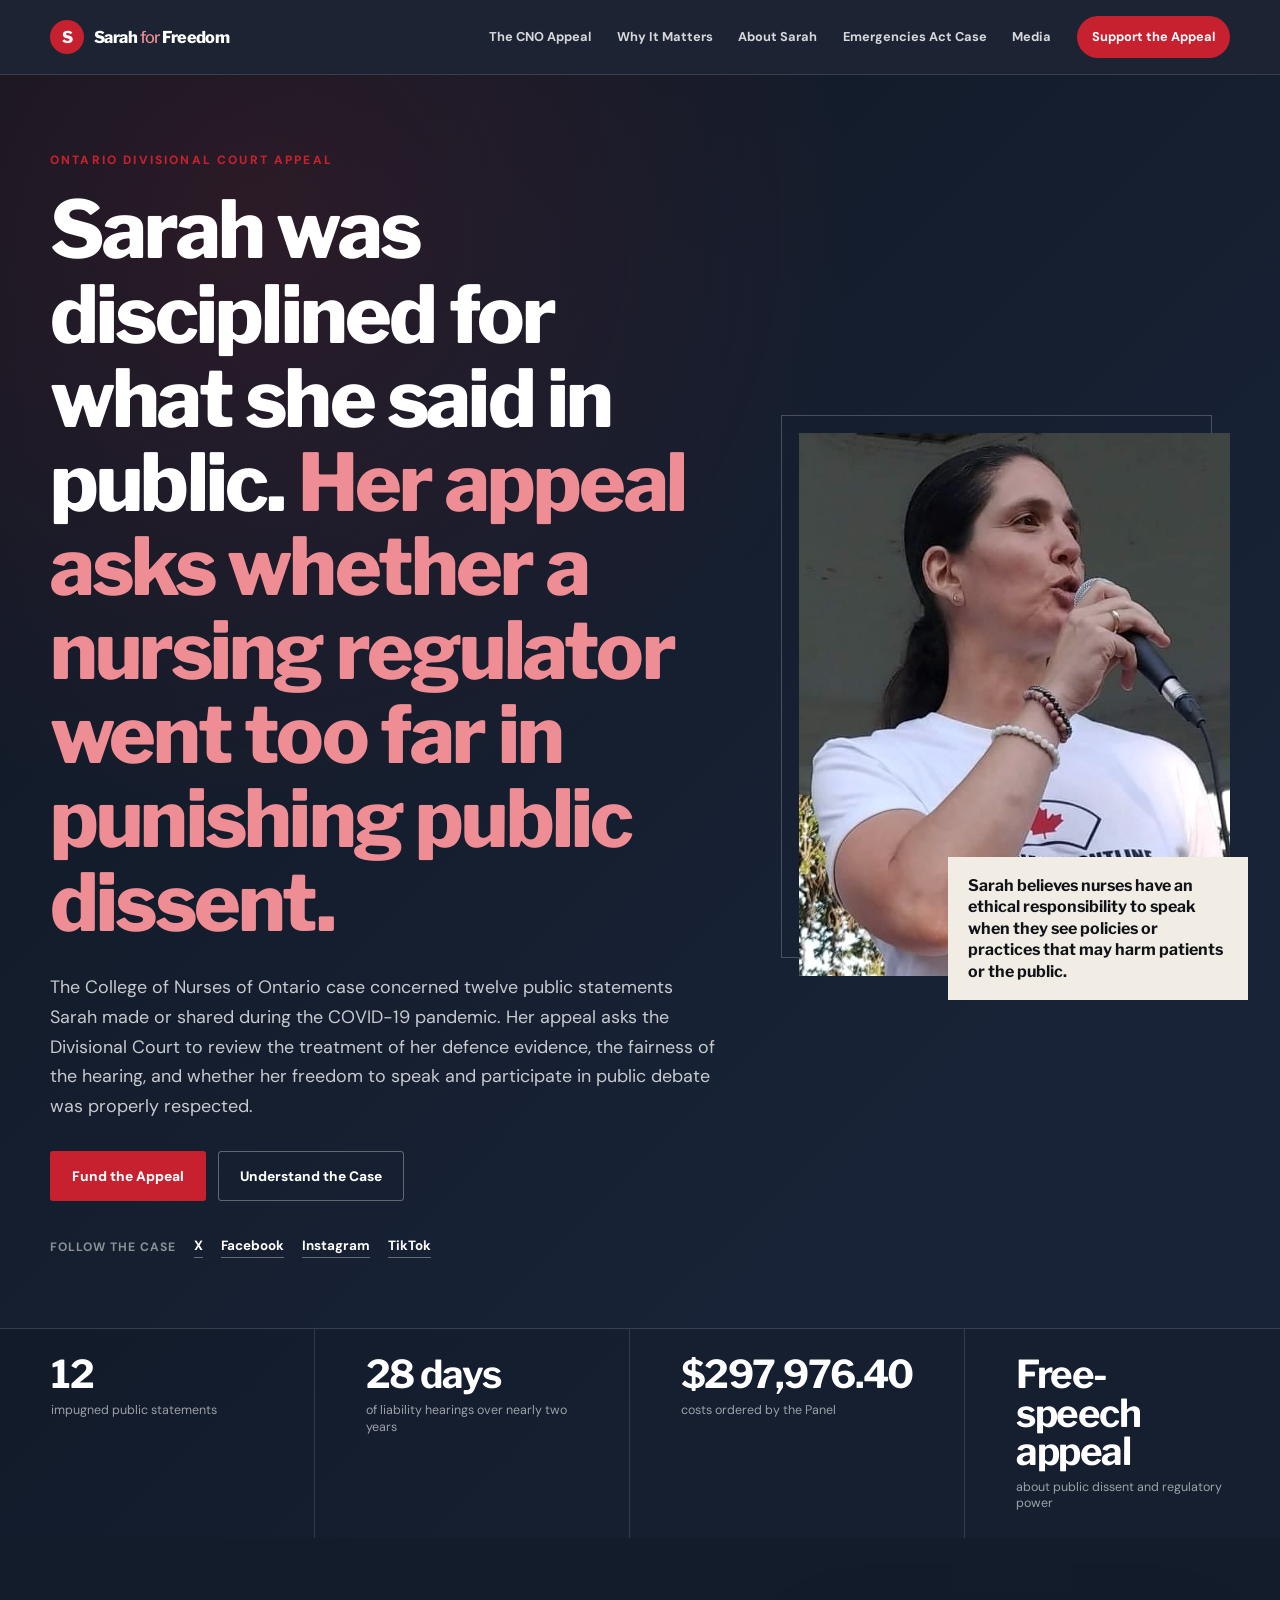
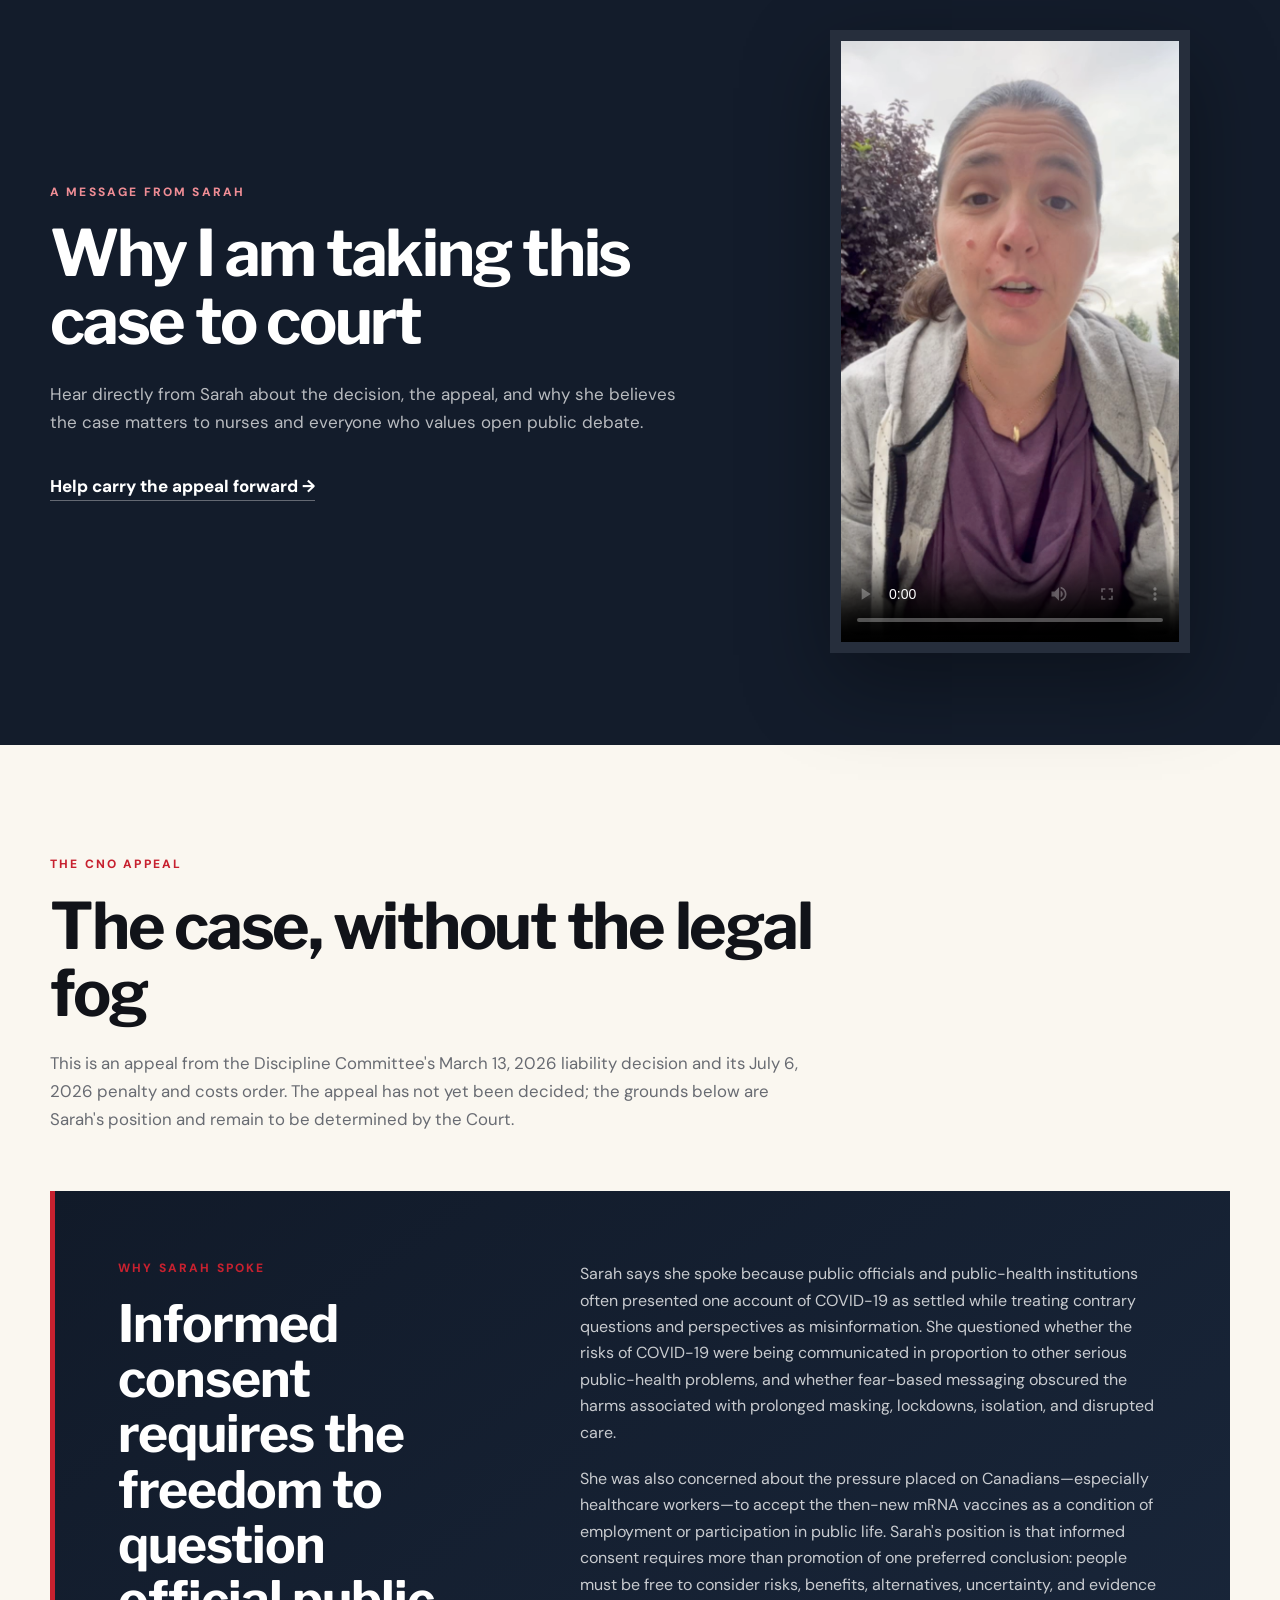
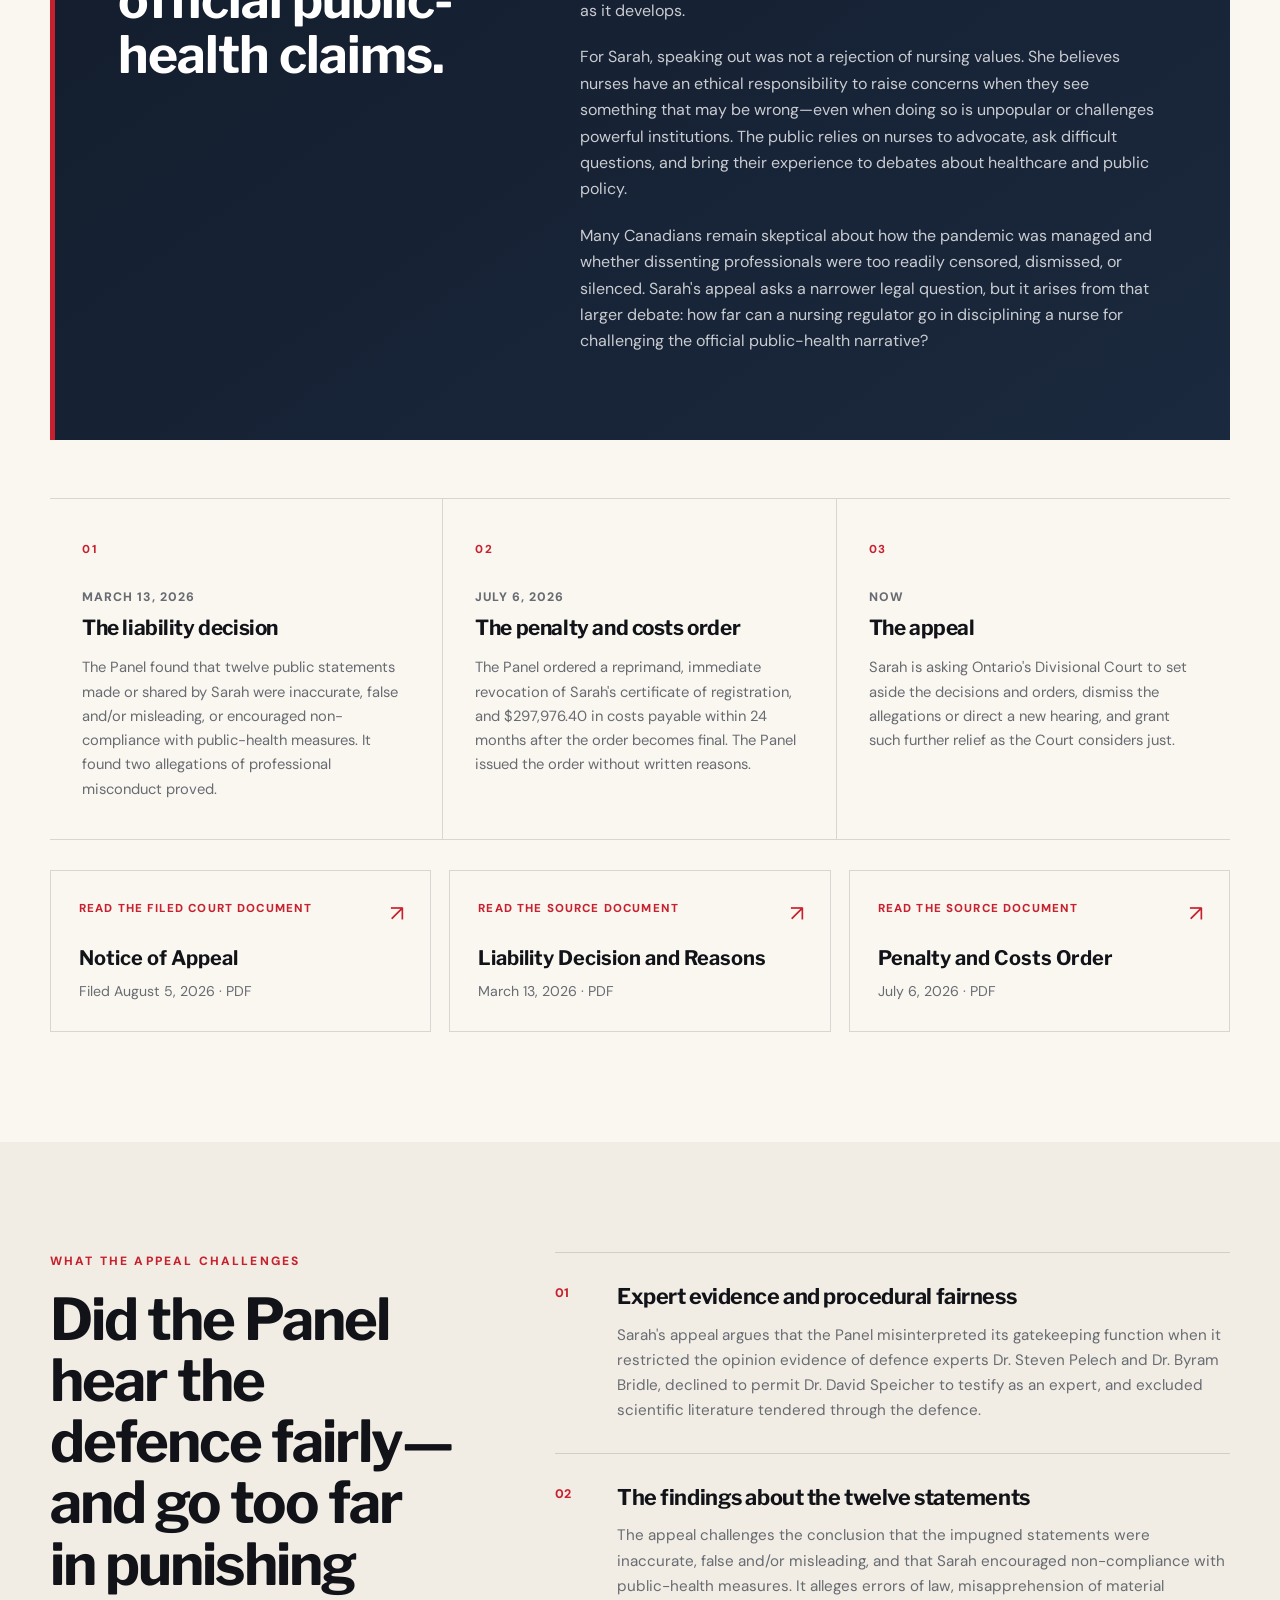
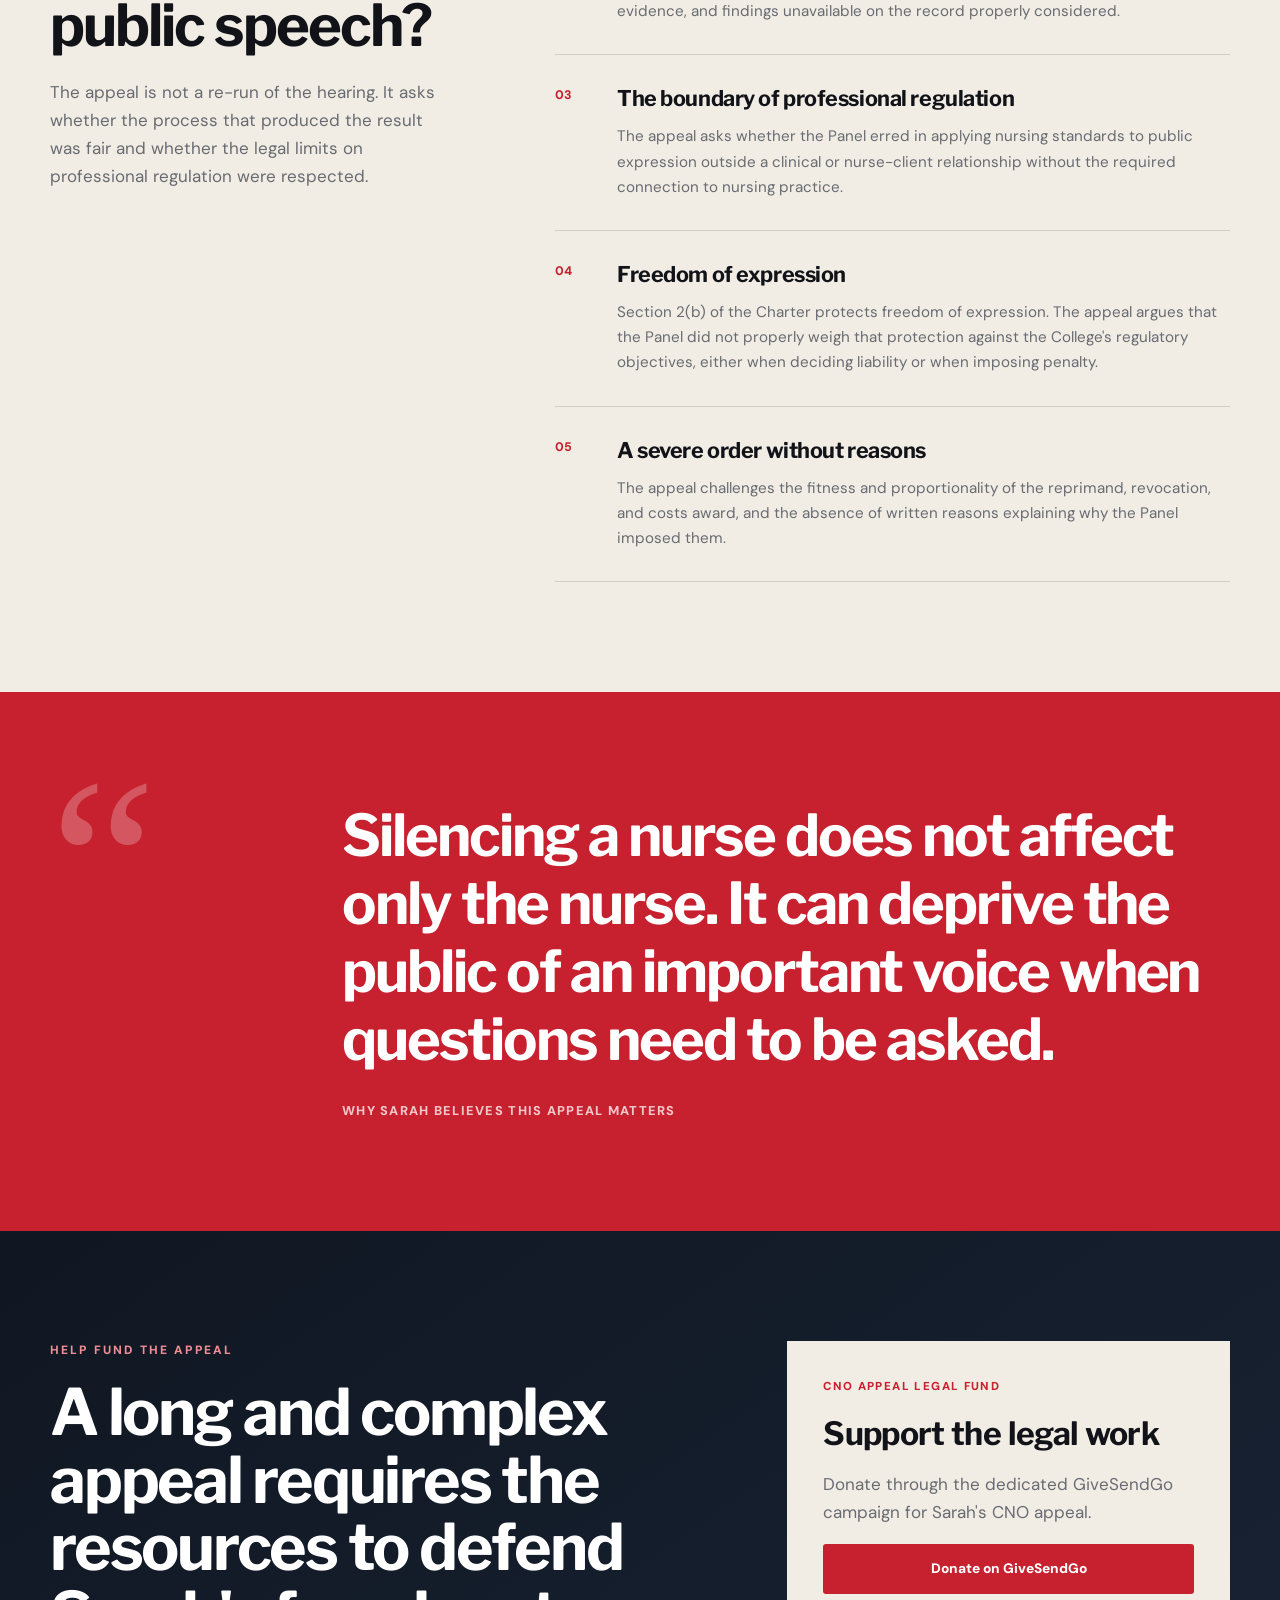
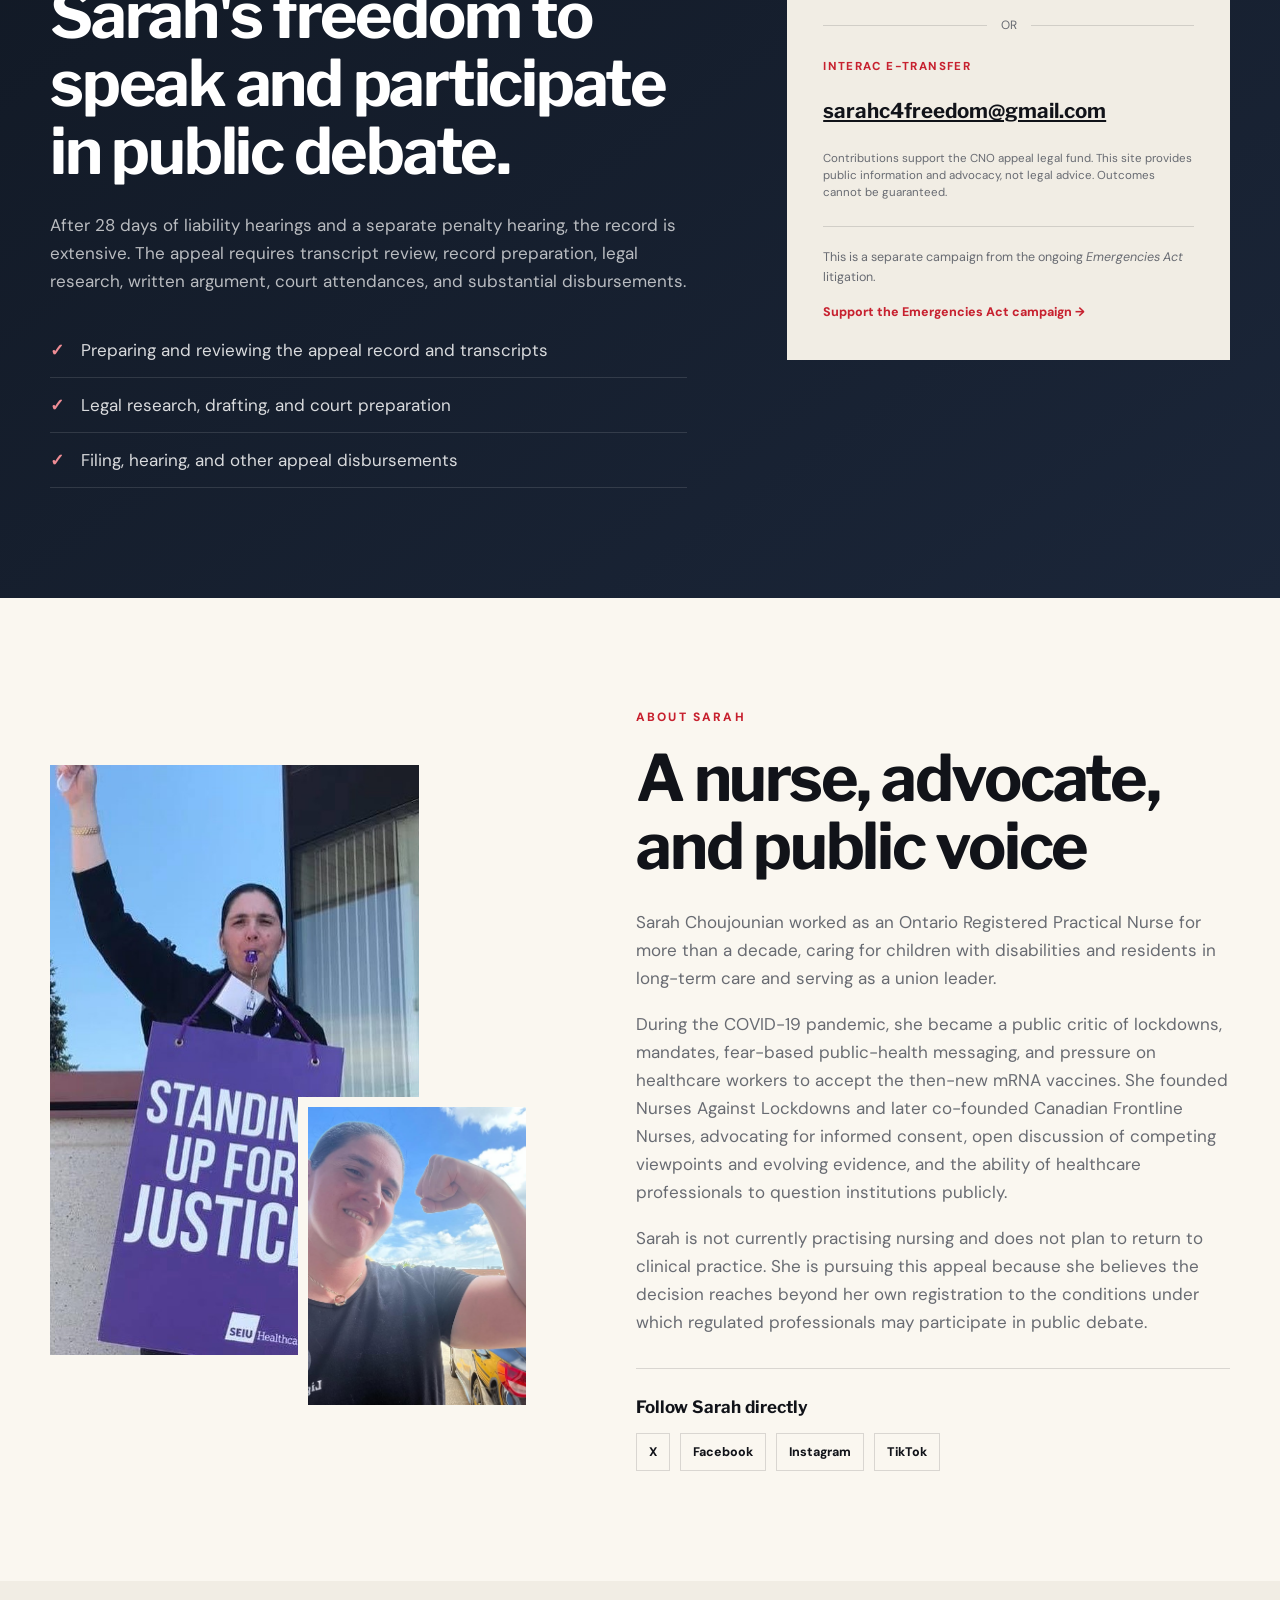
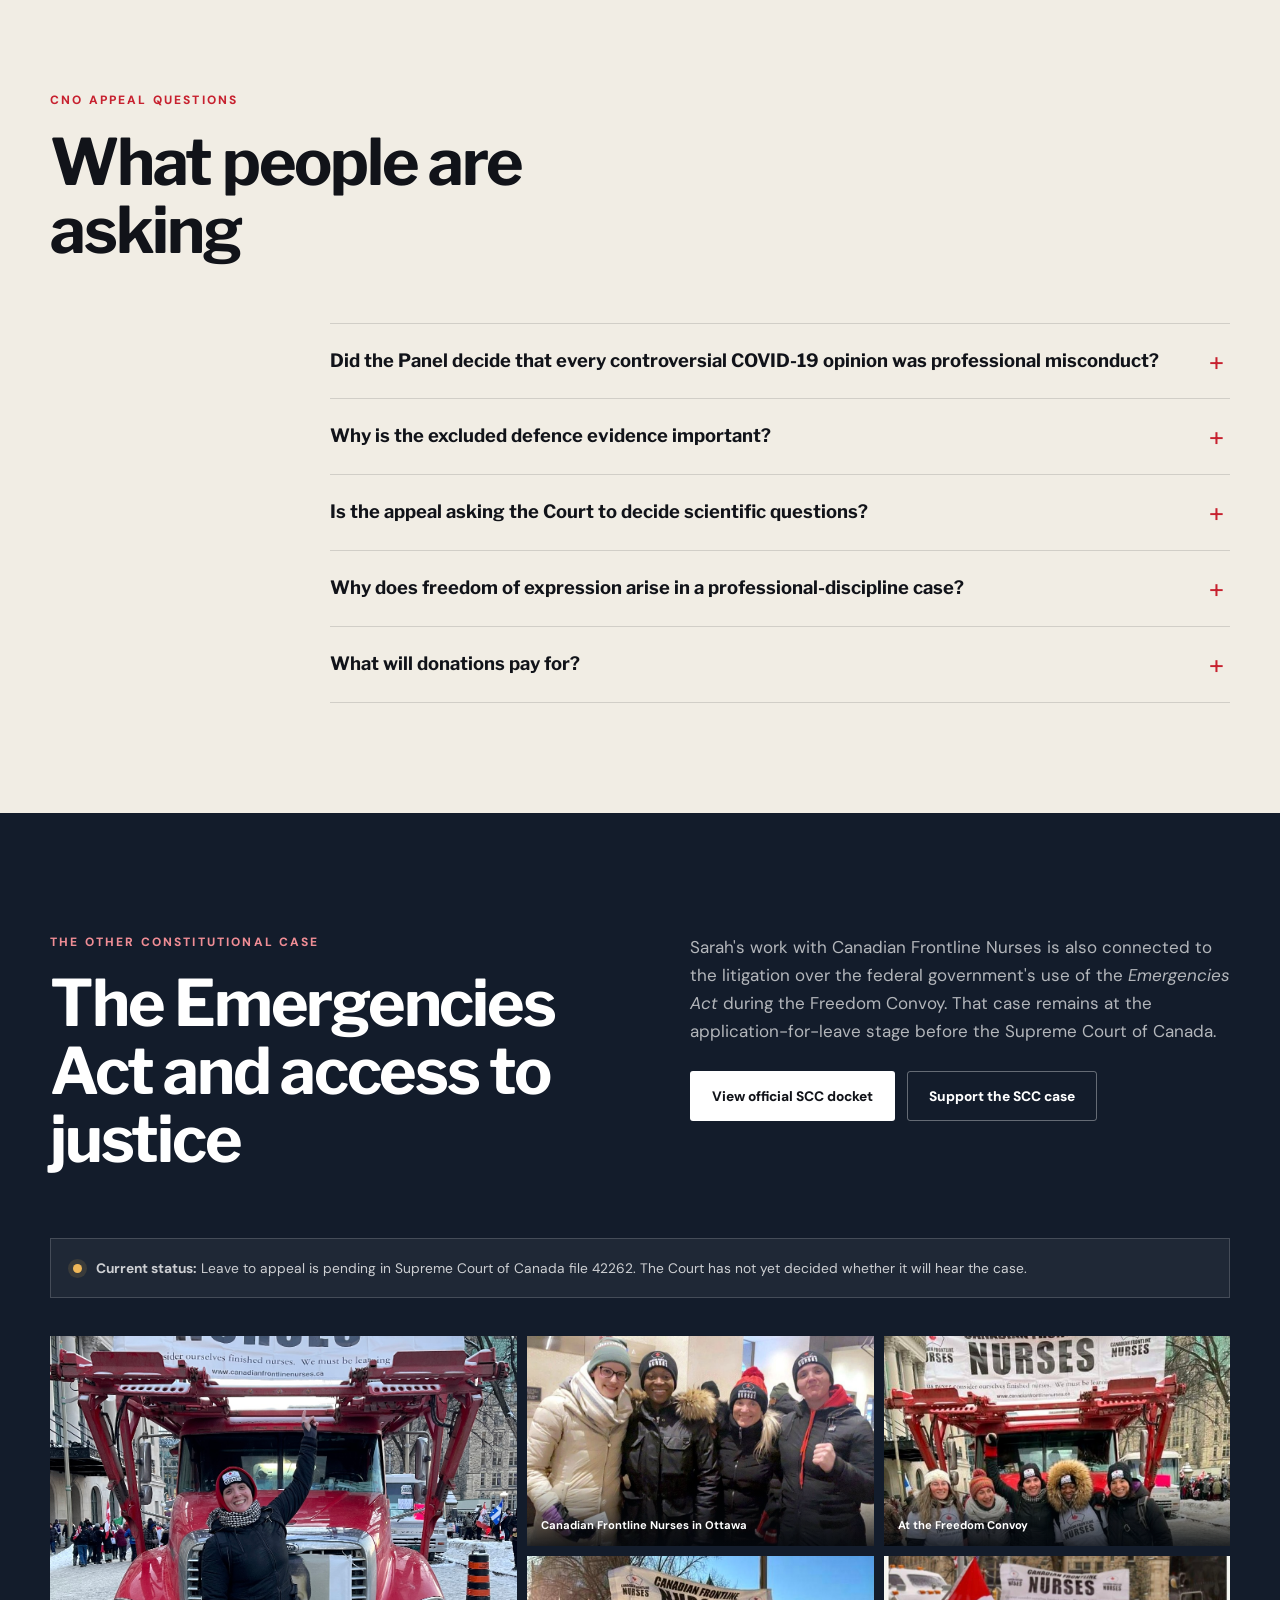
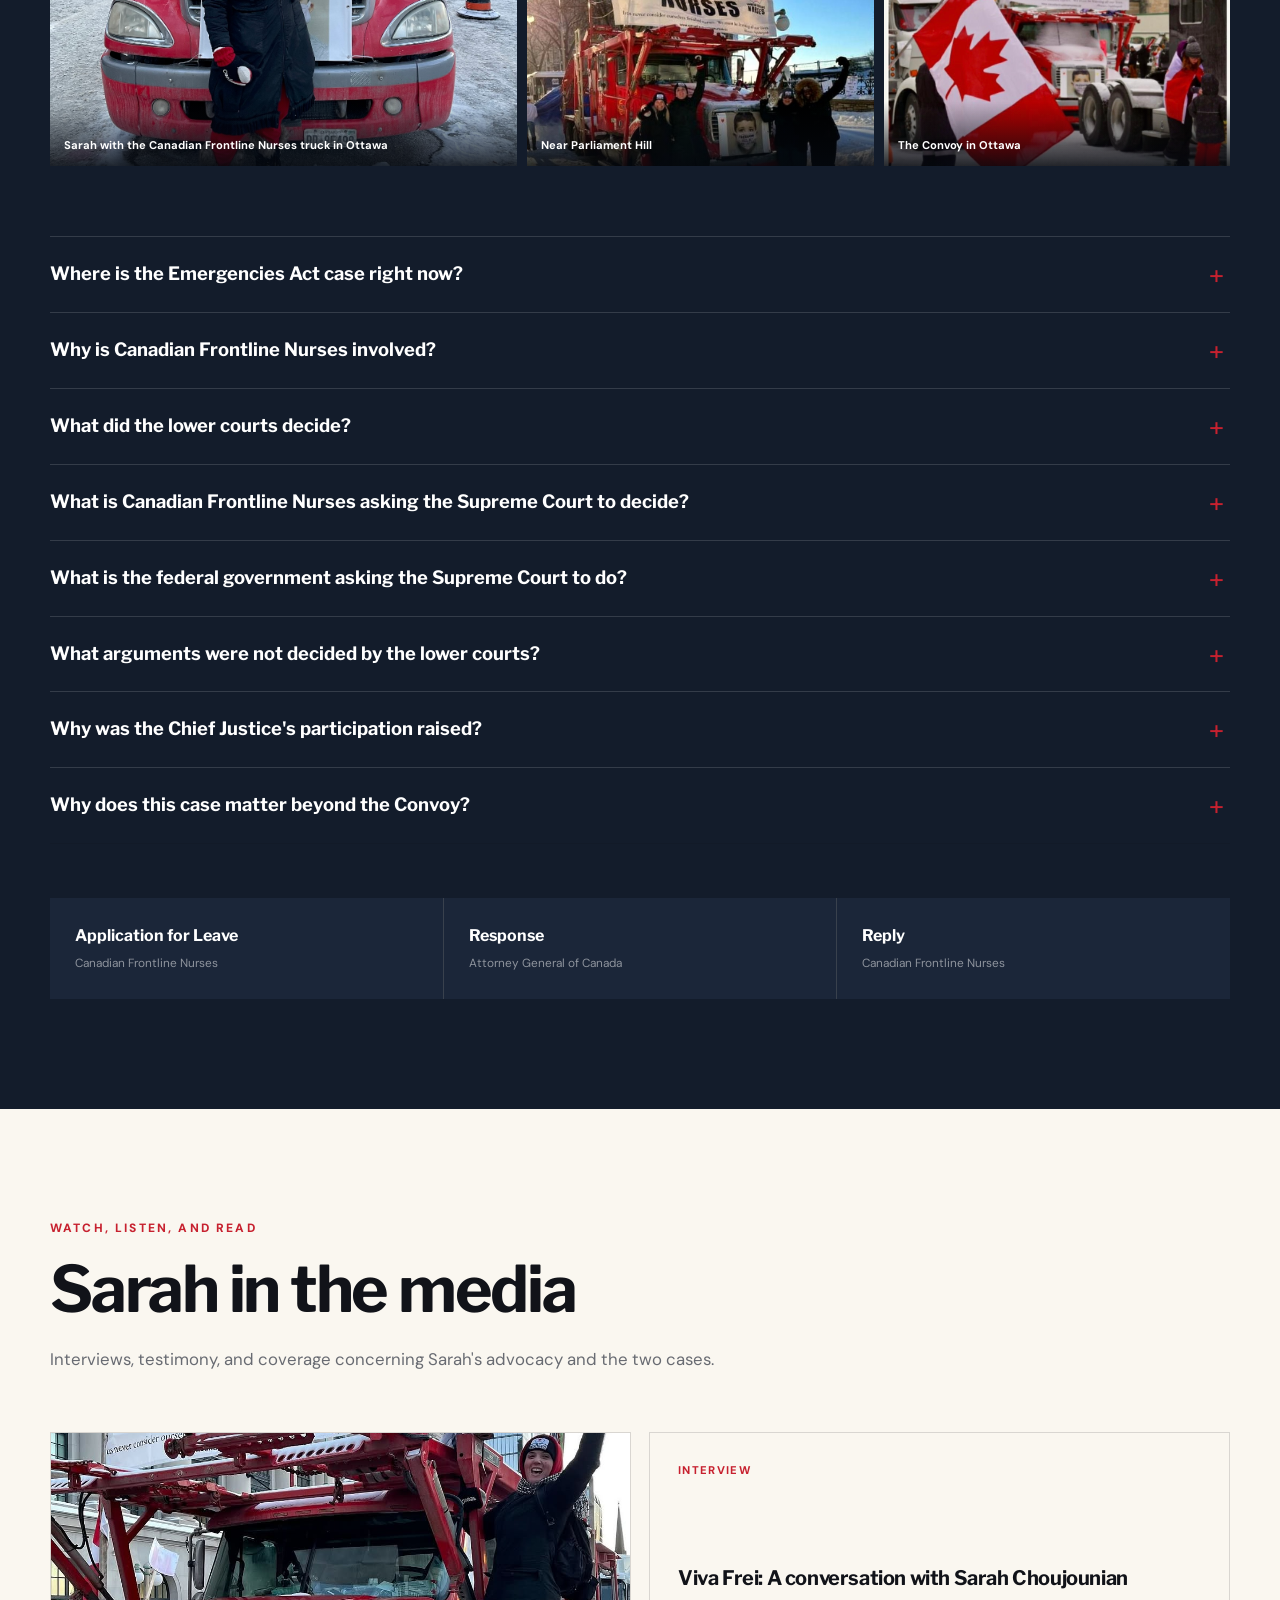
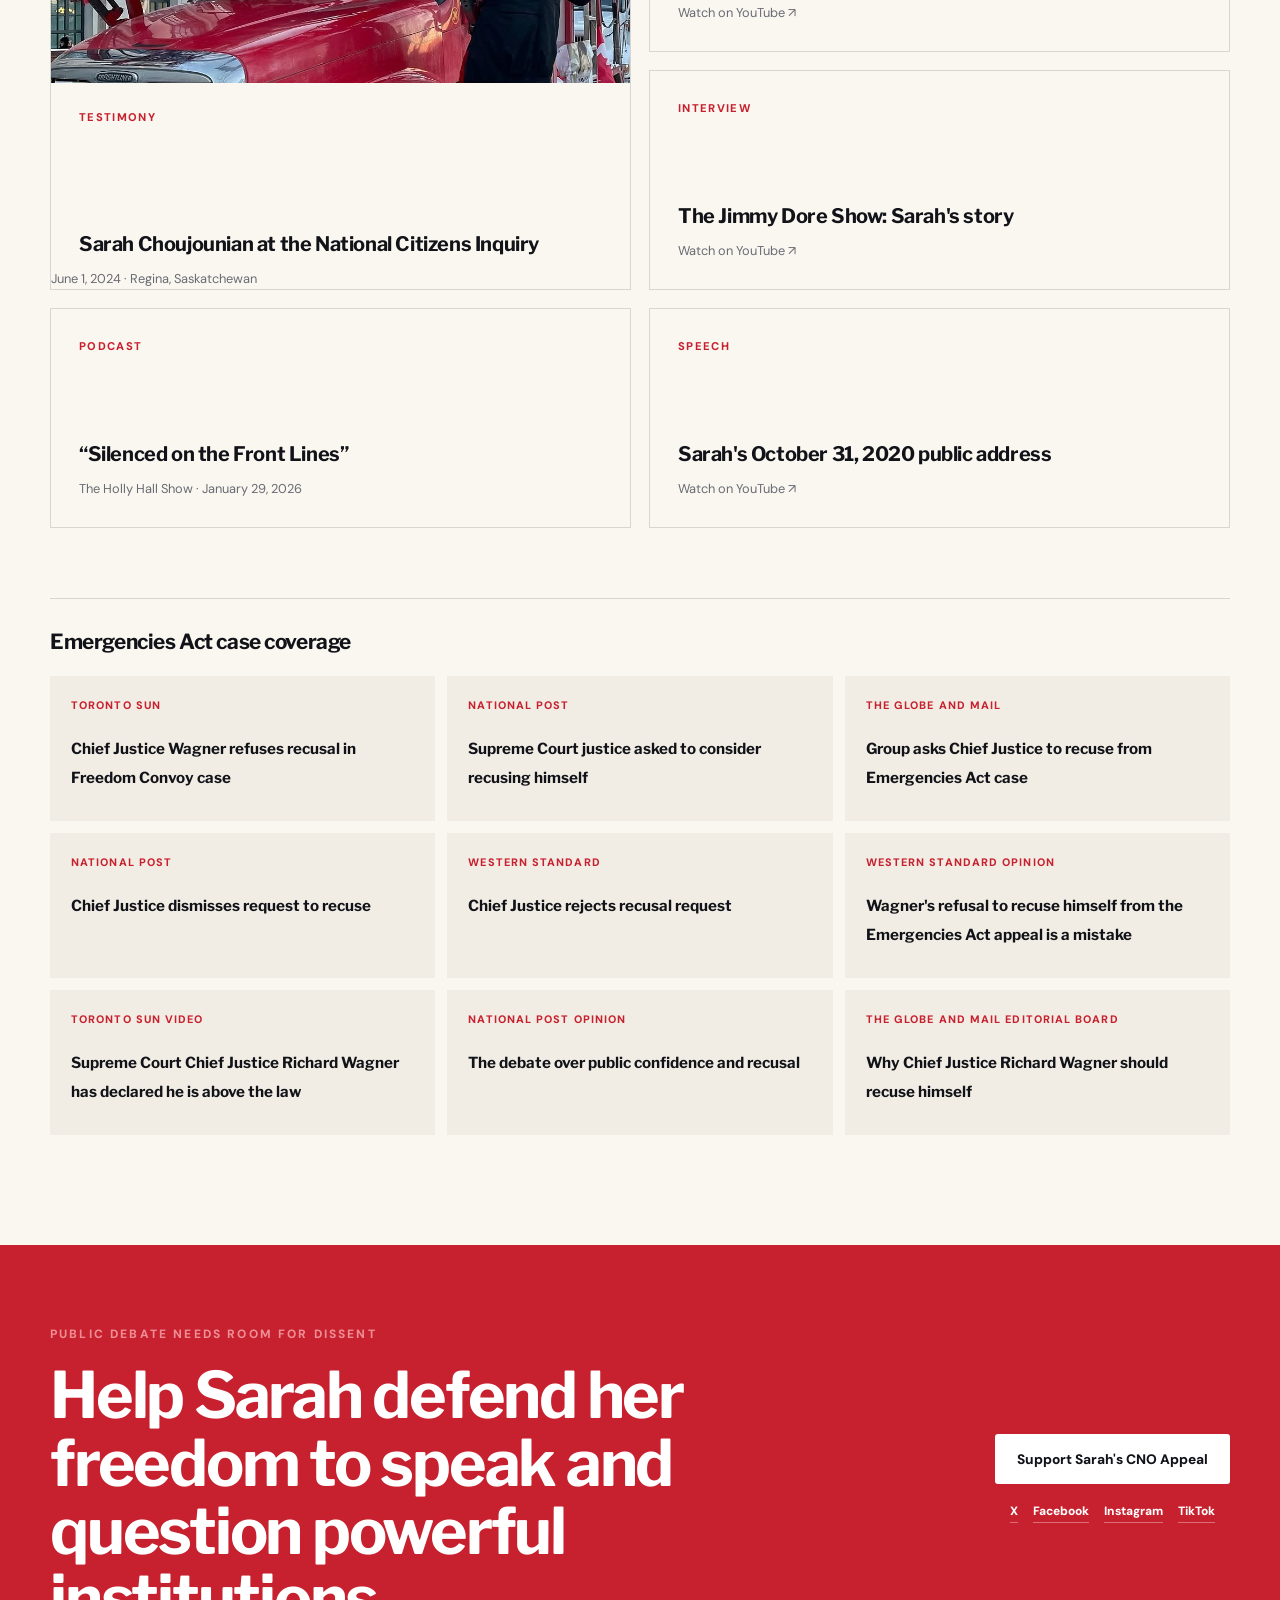
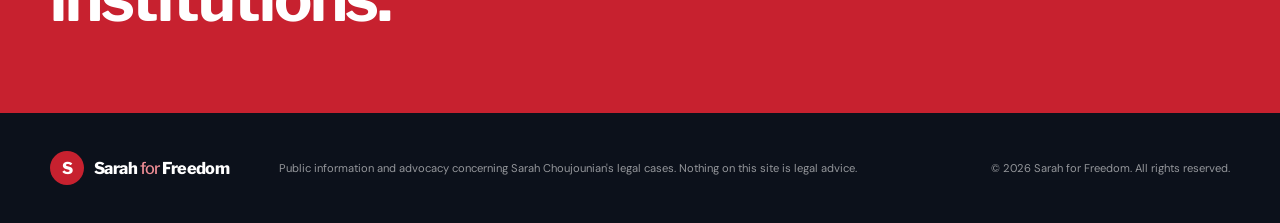
==== commit 687e7165: "Clarify nurses’ ethical duty to speak" ====
--- a/index.html
+++ b/index.html
@@ -62,7 +62,7 @@
         </div>
         <figure class="hero-portrait">
           <img src="images/IMAGE_1.jpg" alt="Sarah Choujounian speaking at a public event">
-          <figcaption>Nurses have the same right as other Canadians to question public policy and participate in public debate.</figcaption>
+          <figcaption>Sarah believes nurses have an ethical responsibility to speak when they see policies or practices that may harm patients or the public.</figcaption>
         </figure>
       </div>
       <div class="case-strip" aria-label="Key case facts">
@@ -105,6 +105,7 @@
         <div class="speech-context-copy">
           <p>Sarah says she spoke because public officials and public-health institutions often presented one account of COVID-19 as settled while treating contrary questions and perspectives as misinformation. She questioned whether the risks of COVID-19 were being communicated in proportion to other serious public-health problems, and whether fear-based messaging obscured the harms associated with prolonged masking, lockdowns, isolation, and disrupted care.</p>
           <p>She was also concerned about the pressure placed on Canadians—especially healthcare workers—to accept the then-new mRNA vaccines as a condition of employment or participation in public life. Sarah's position is that informed consent requires more than promotion of one preferred conclusion: people must be free to consider risks, benefits, alternatives, uncertainty, and evidence as it develops.</p>
+          <p>For Sarah, speaking out was not a rejection of nursing values. She believes nurses have an ethical responsibility to raise concerns when they see something that may be wrong—even when doing so is unpopular or challenges powerful institutions. The public relies on nurses to advocate, ask difficult questions, and bring their experience to debates about healthcare and public policy.</p>
           <p>Many Canadians remain skeptical about how the pandemic was managed and whether dissenting professionals were too readily censored, dismissed, or silenced. Sarah's appeal asks a narrower legal question, but it arises from that larger debate: how far can a nursing regulator go in disciplining a nurse for challenging the official public-health narrative?</p>
         </div>
       </aside>
@@ -199,8 +200,8 @@
     <section class="section quote-section">
       <div class="quote-mark" aria-hidden="true">“</div>
       <blockquote>
-        <p>A nursing regulator should not be able to silence public dissent through an unfair process.</p>
-        <cite>The principle at the centre of Sarah's appeal</cite>
+        <p>Silencing a nurse does not affect only the nurse. It can deprive the public of an important voice when questions need to be asked.</p>
+        <cite>Why Sarah believes this appeal matters</cite>
       </blockquote>
     </section>
 
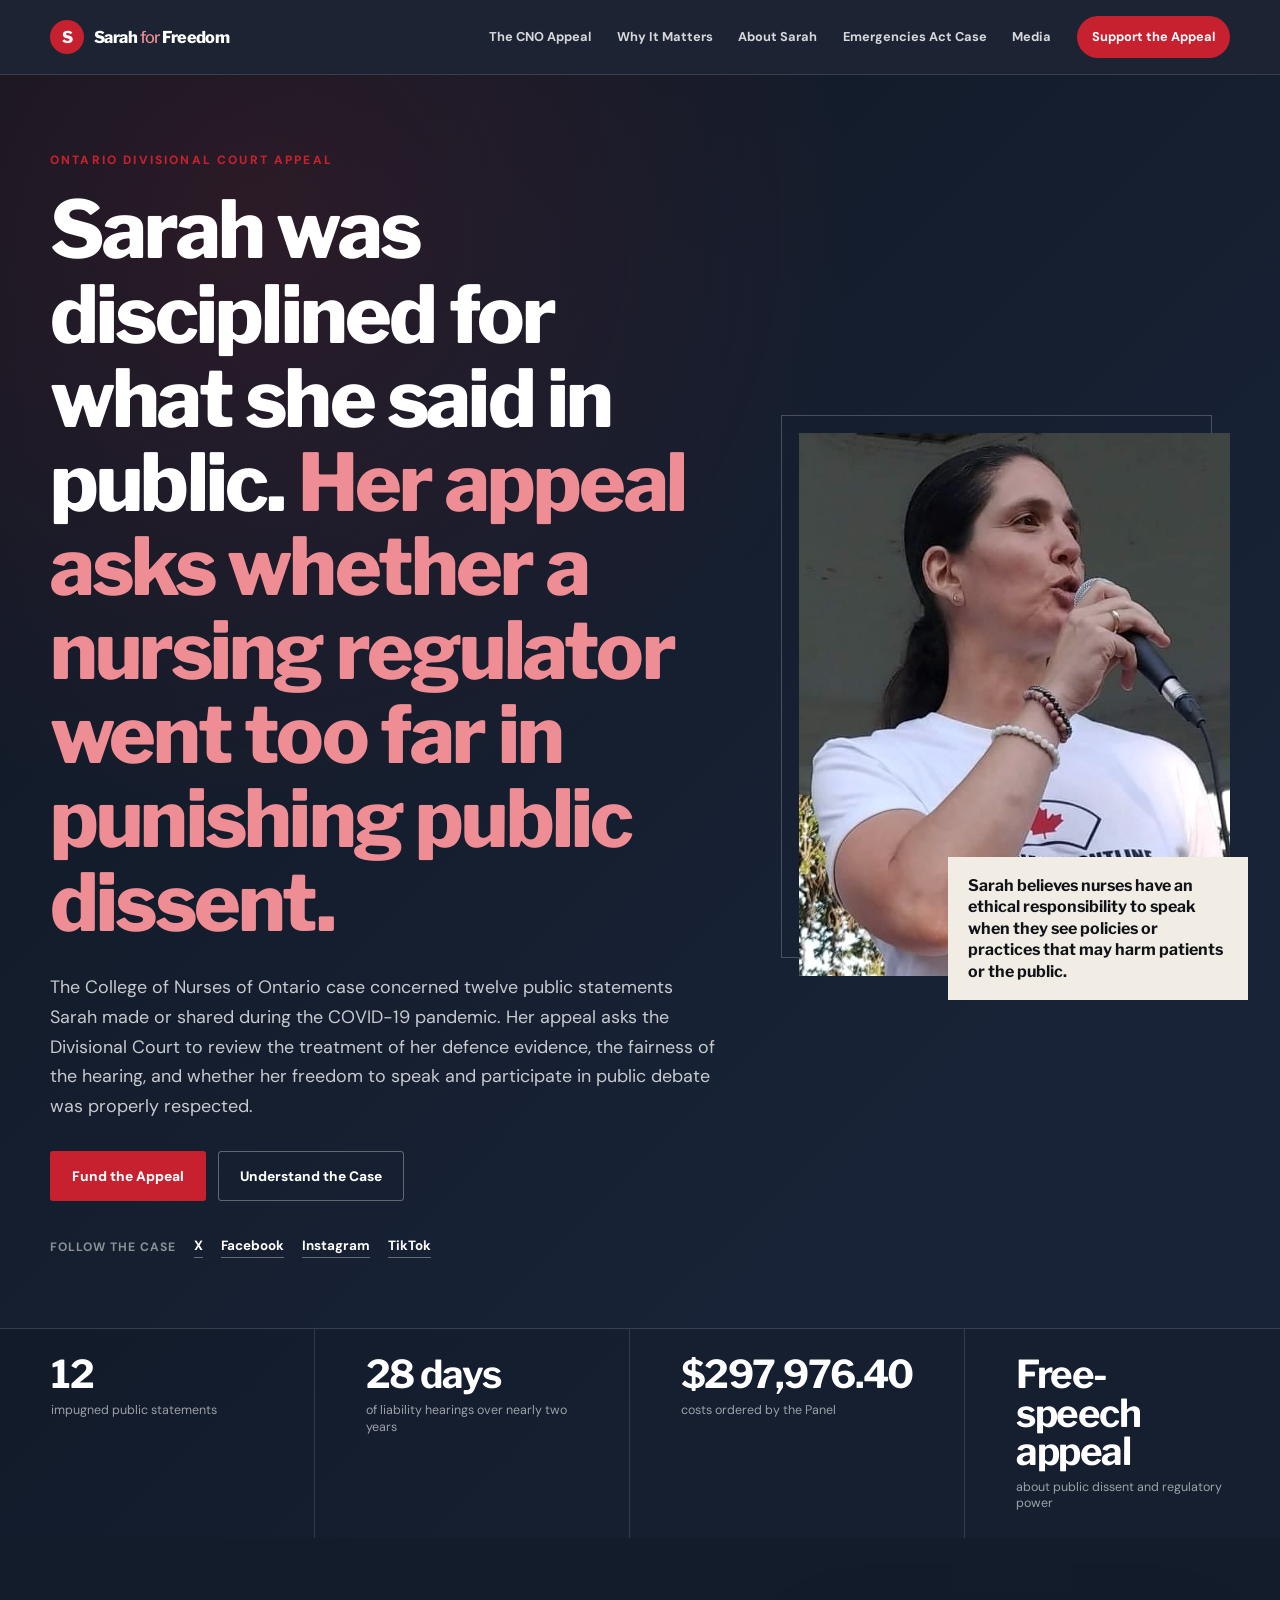
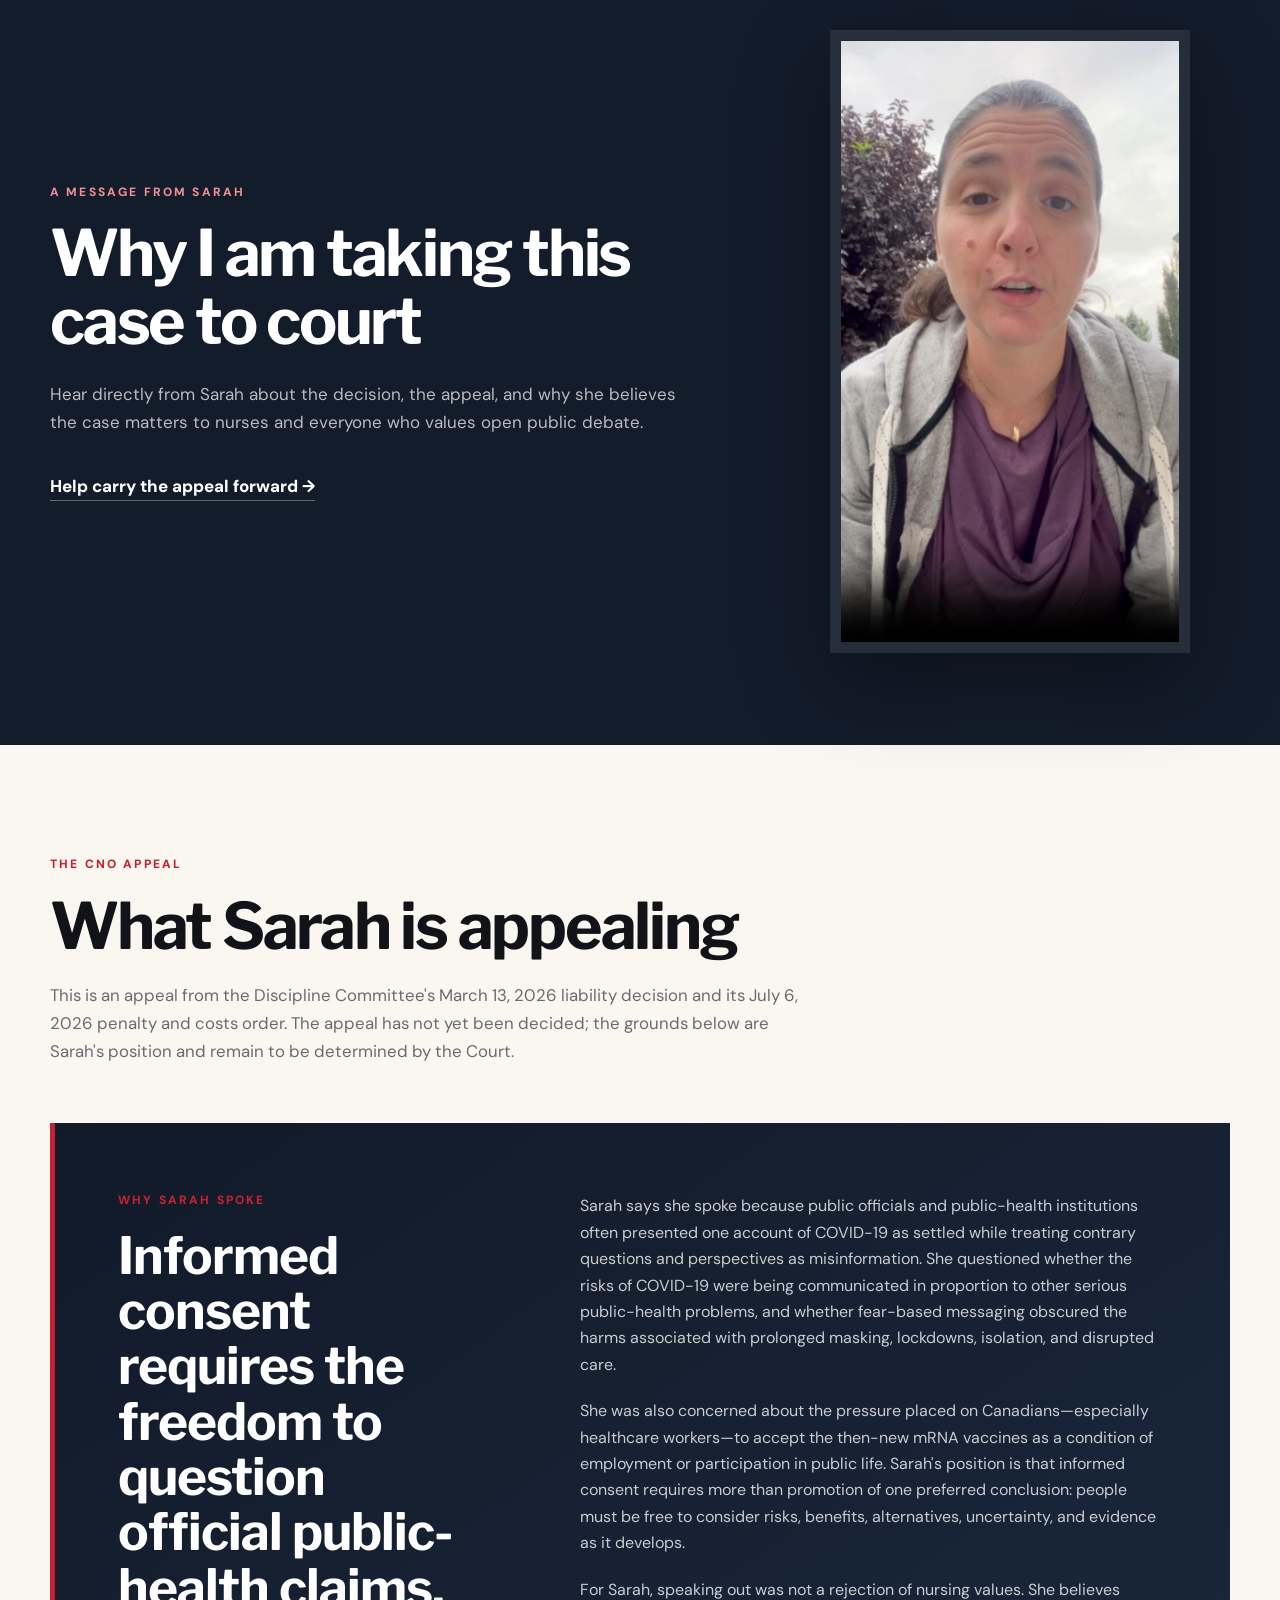
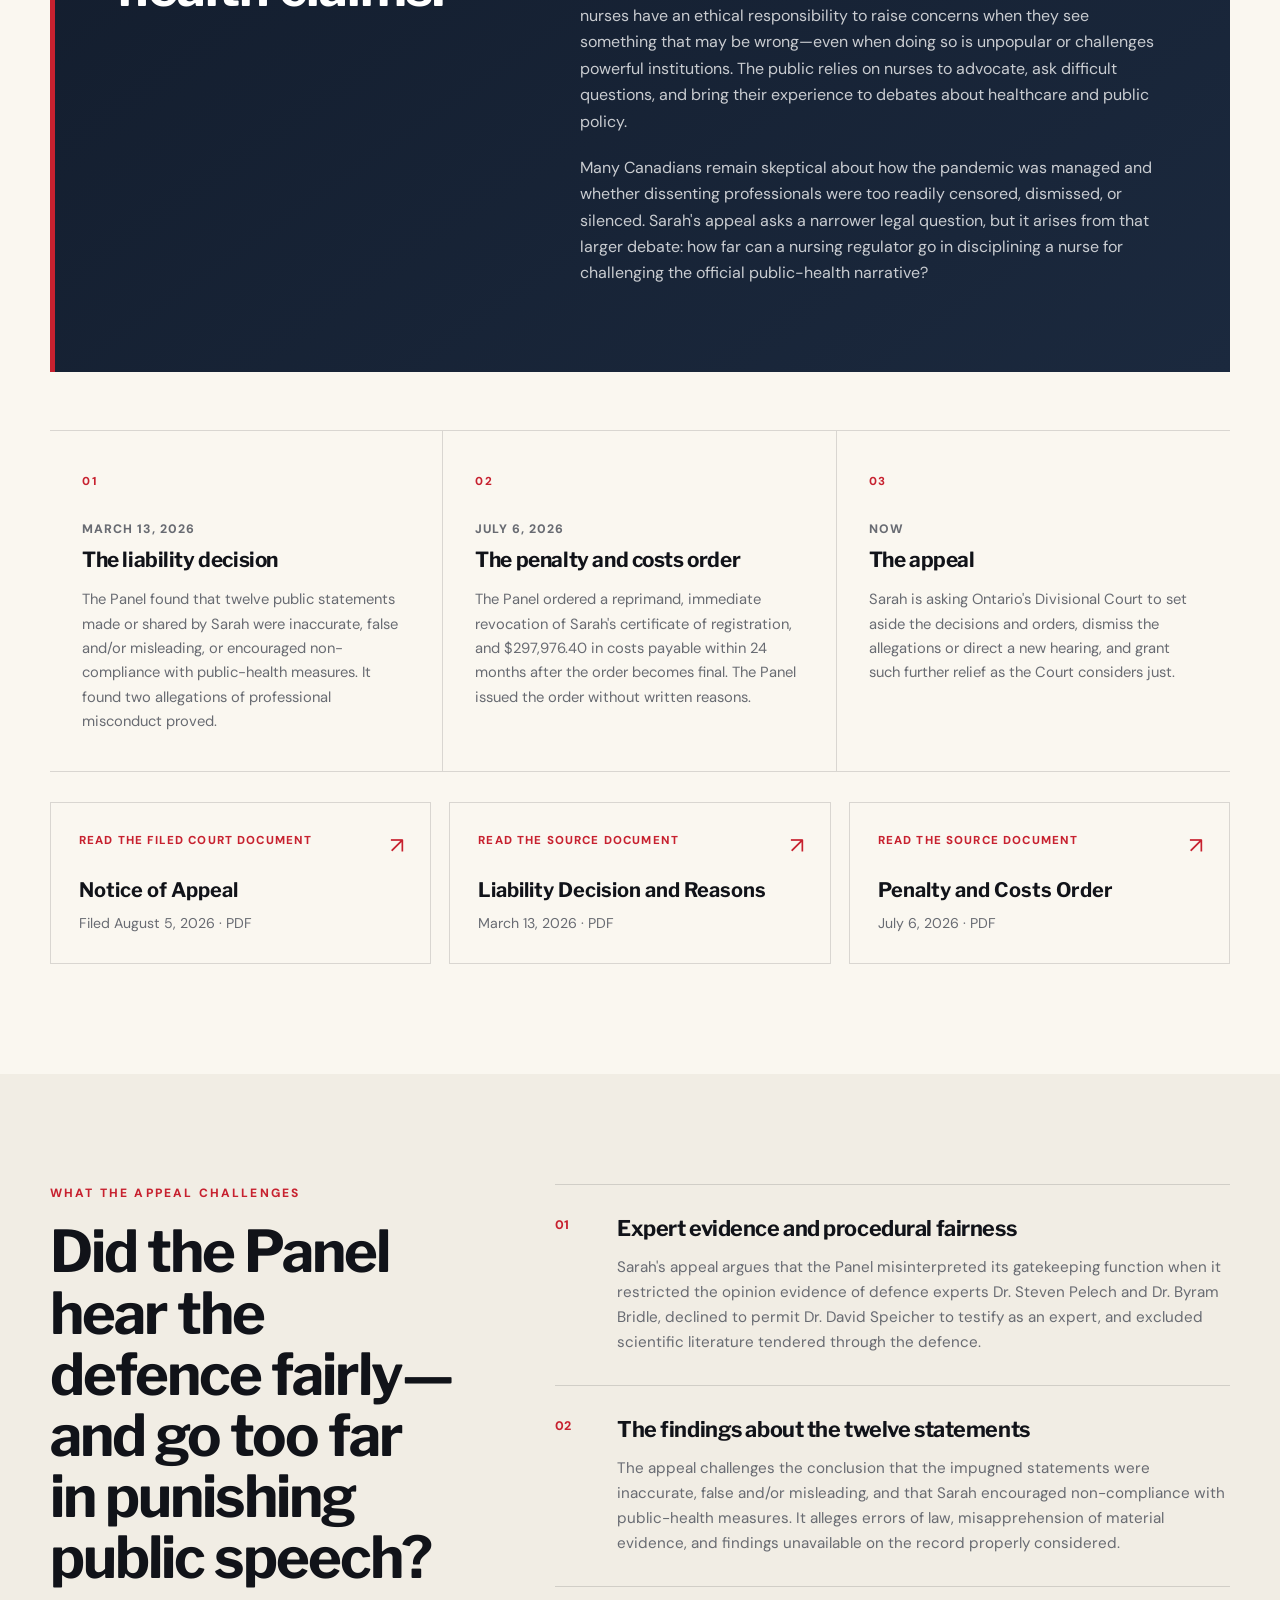
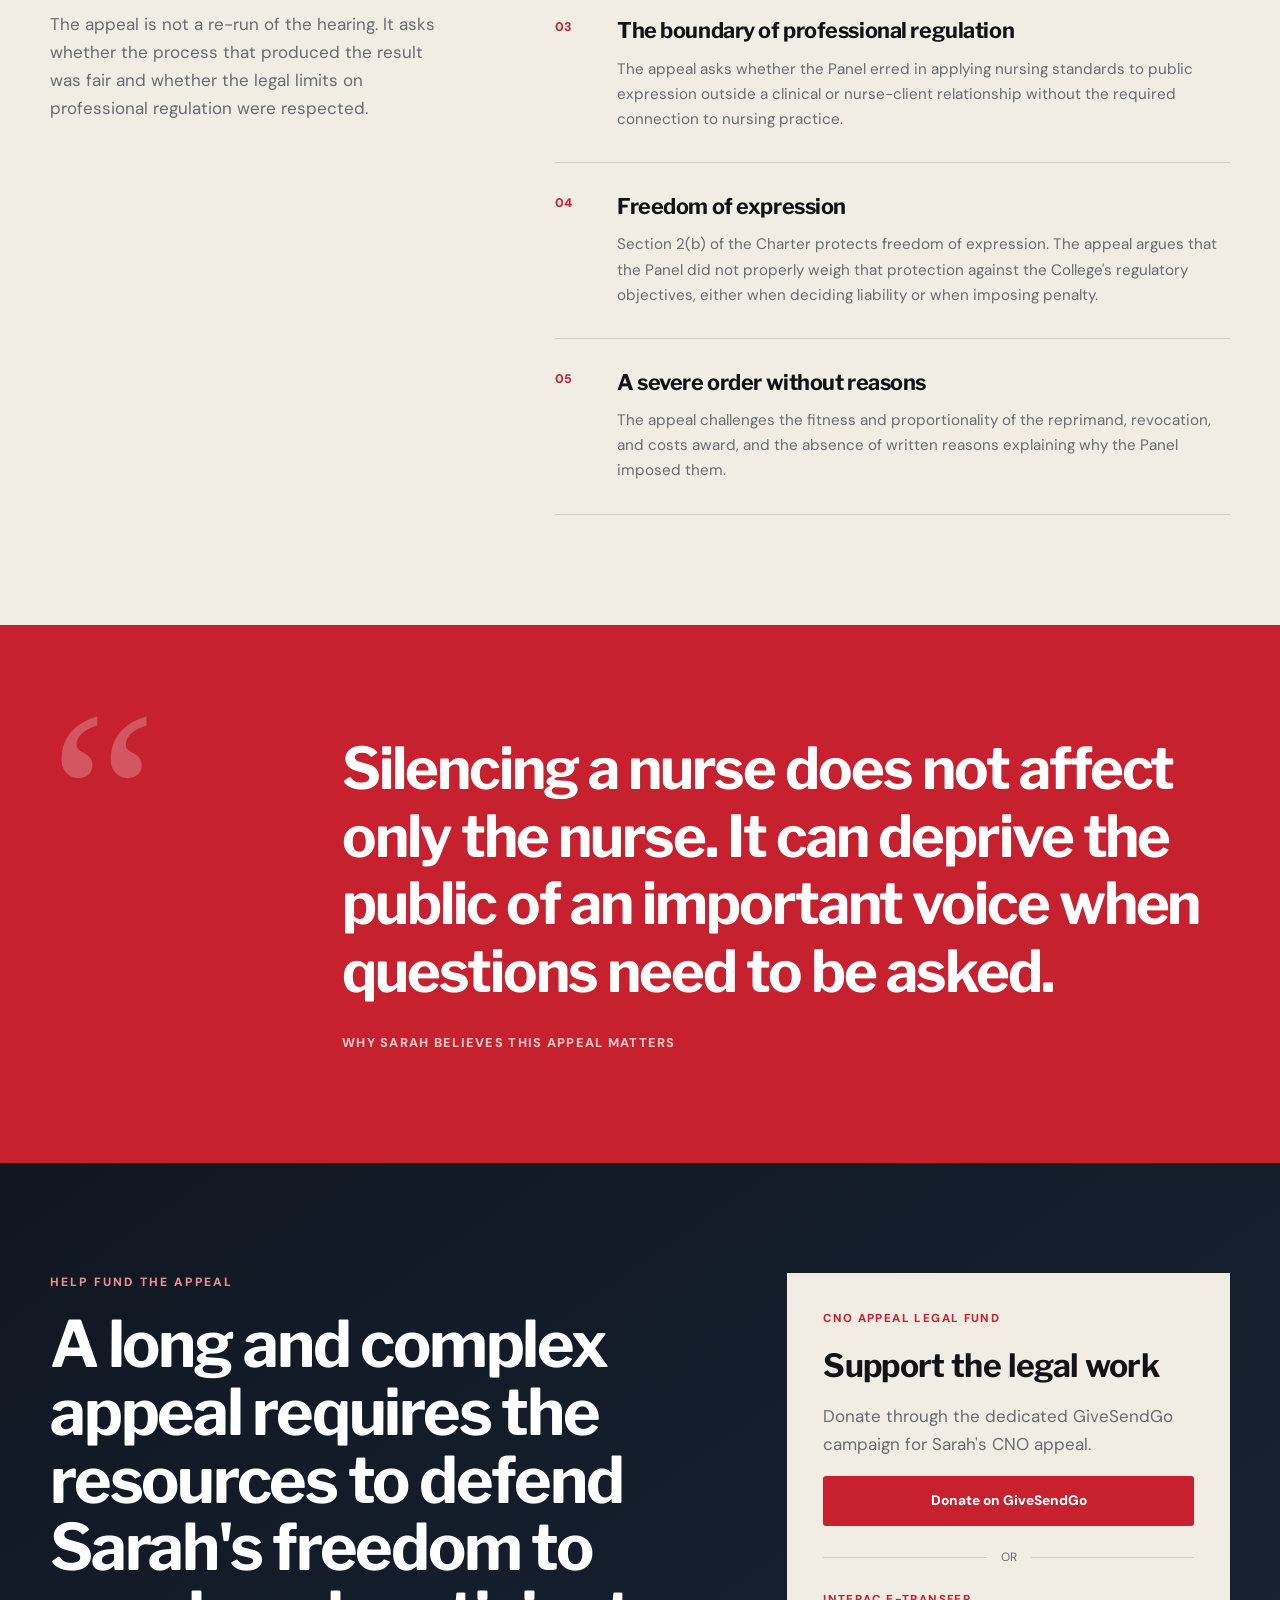
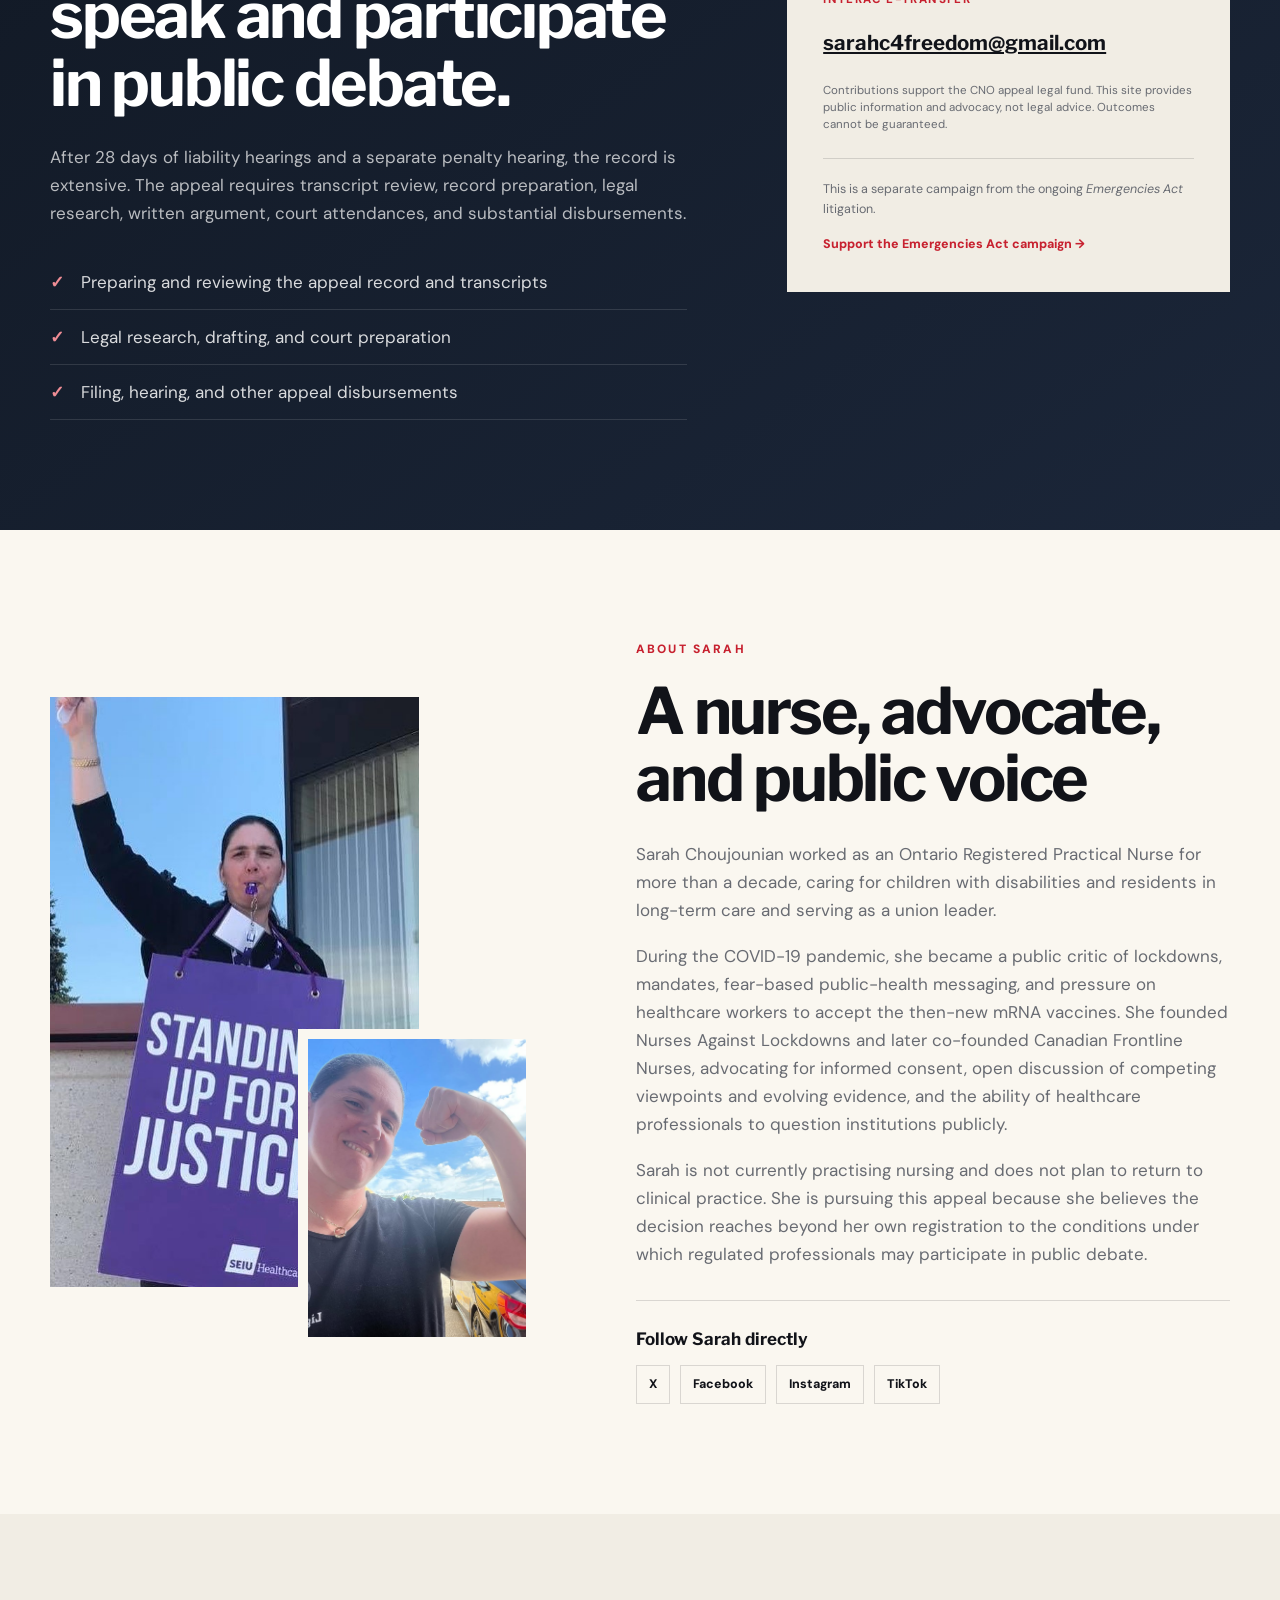
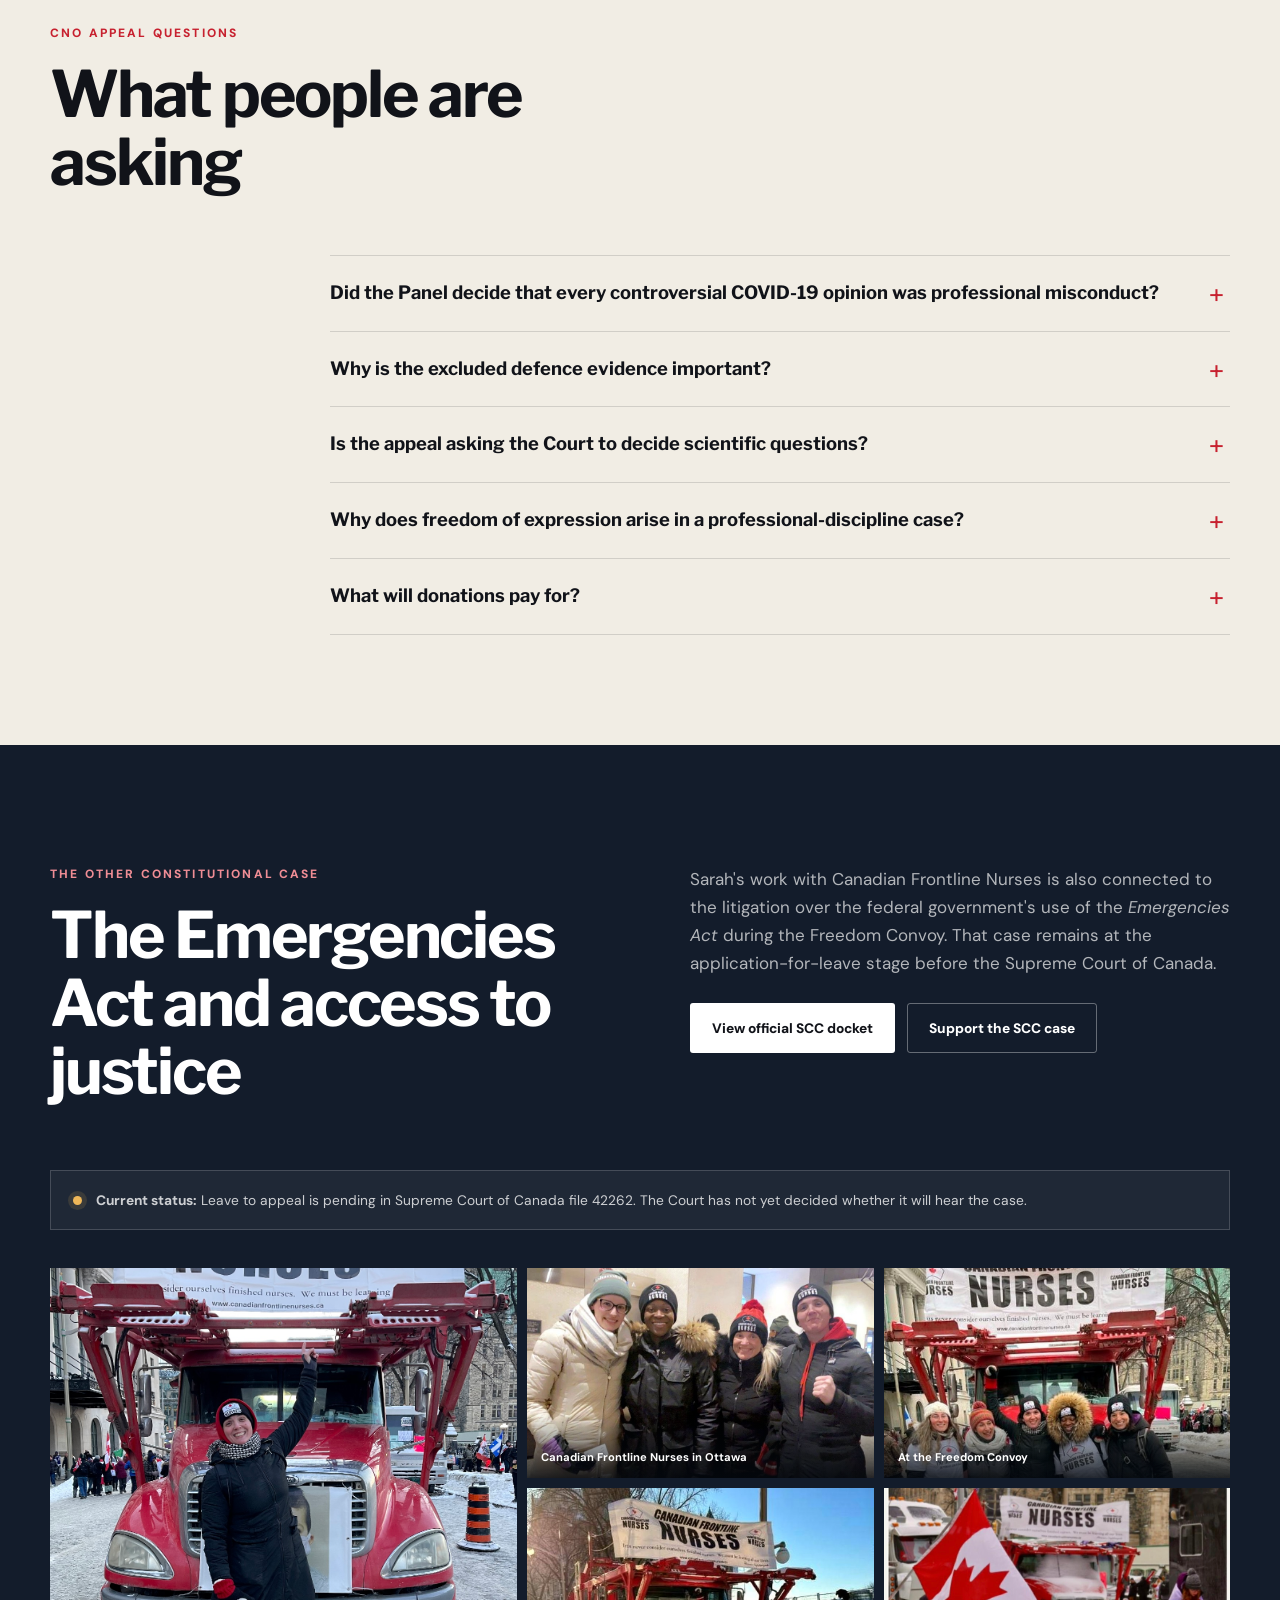
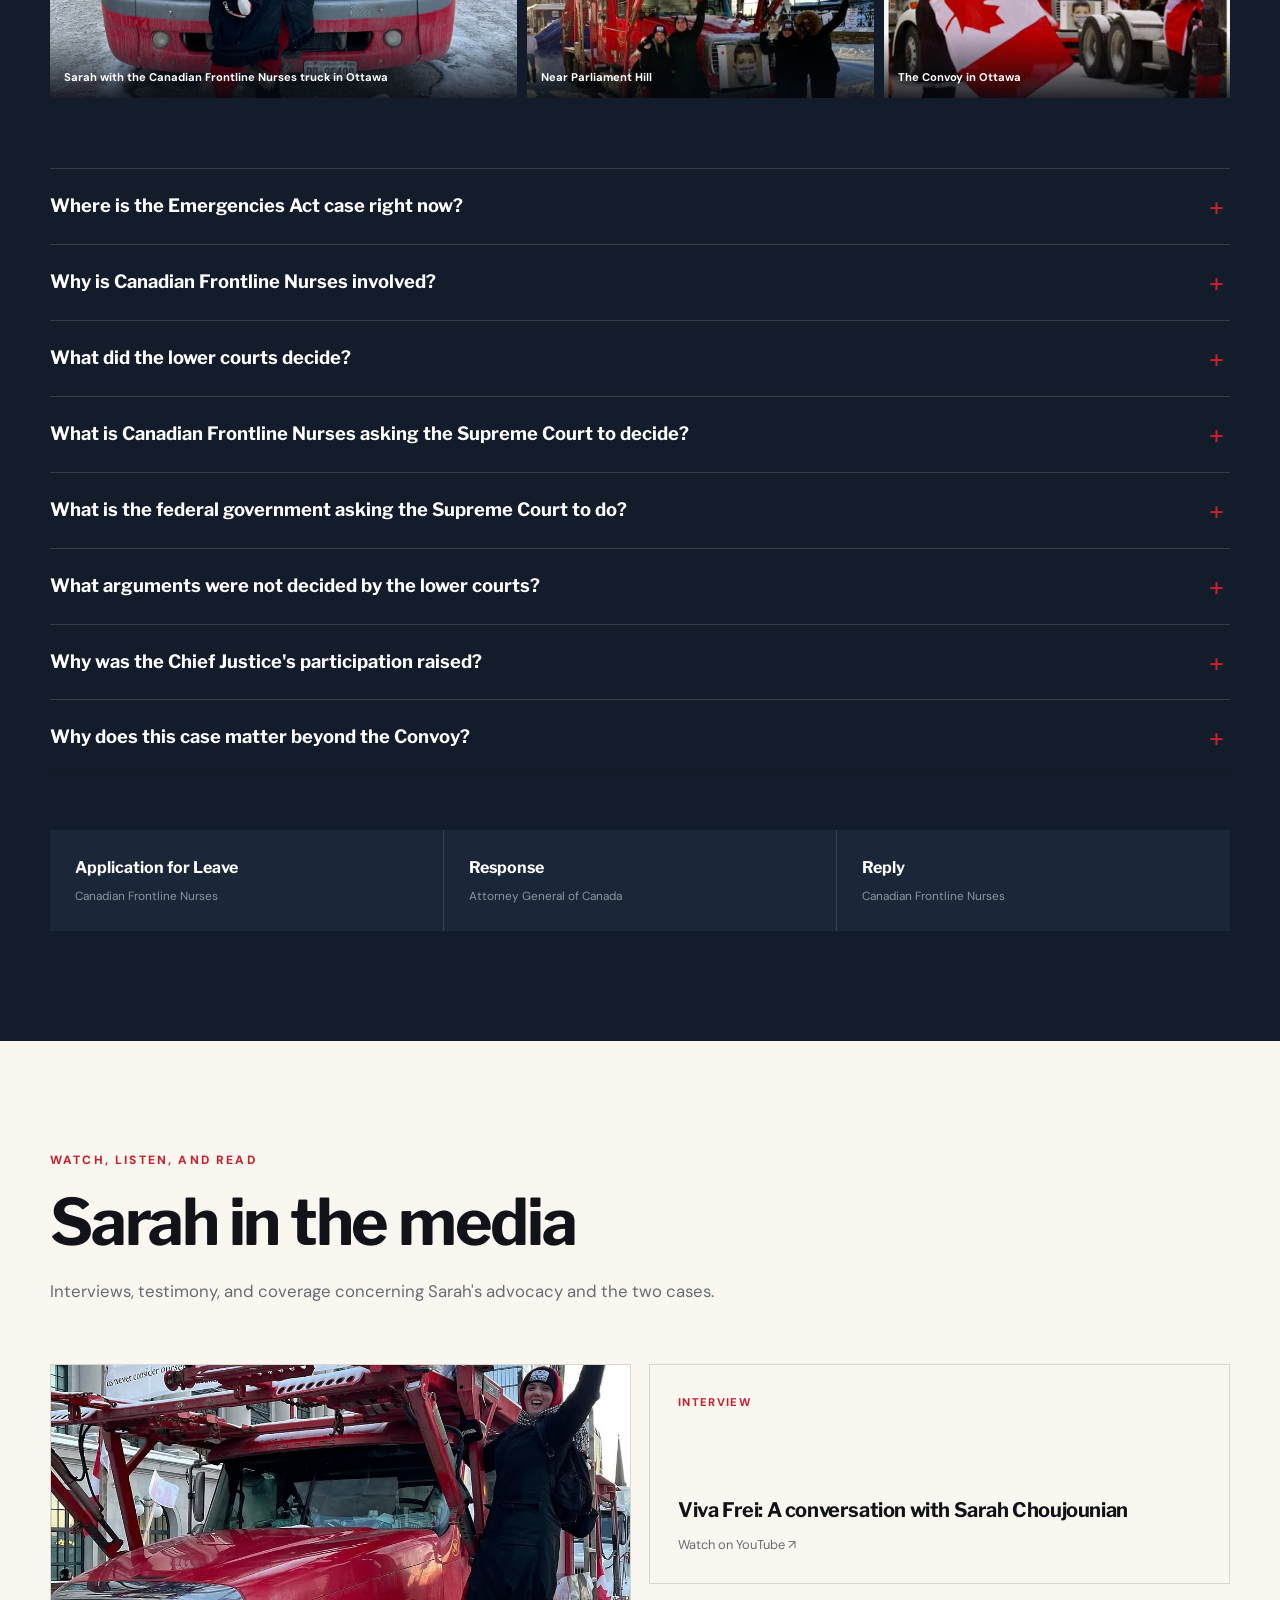
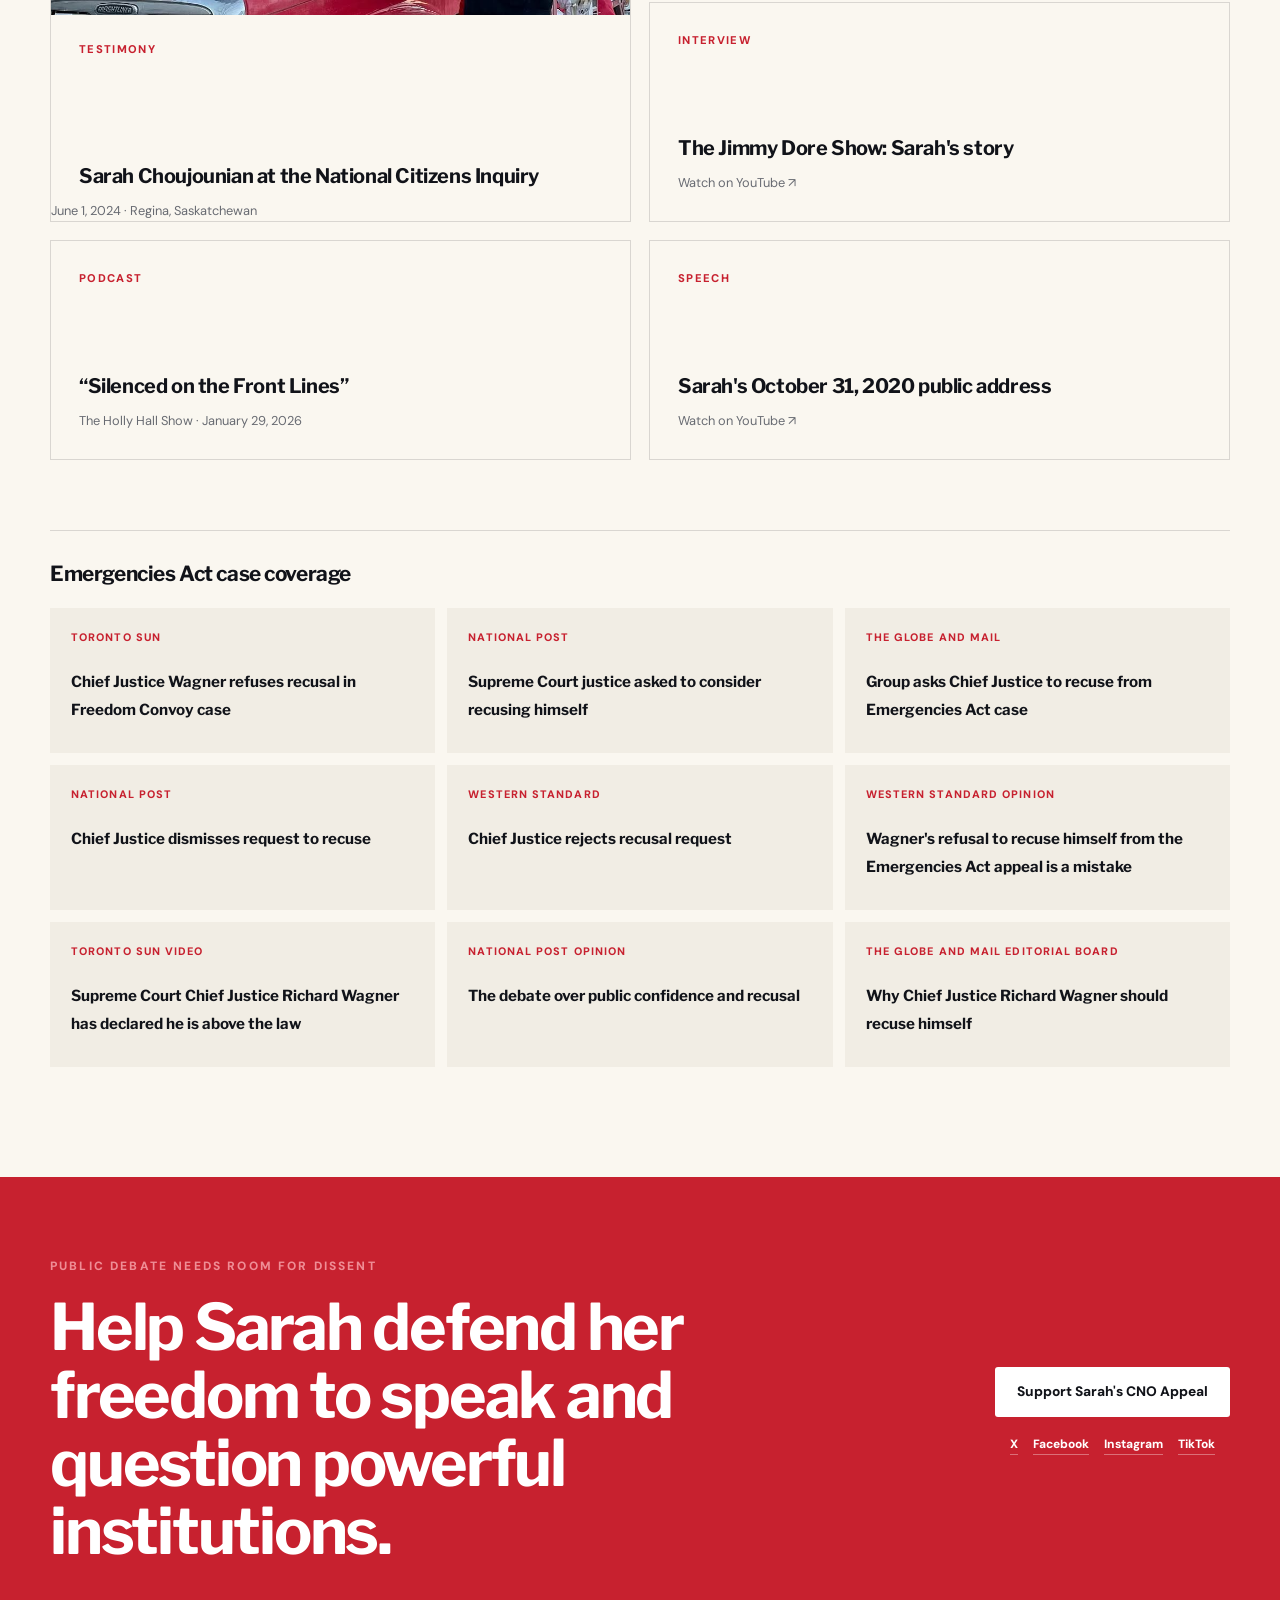
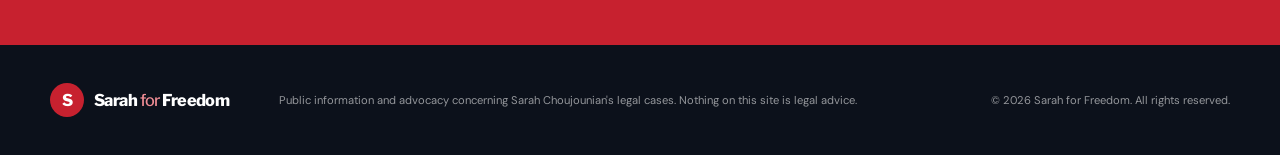
==== commit a968dd89: "Clarify CNO appeal section heading" ====
--- a/index.html
+++ b/index.html
@@ -93,7 +93,7 @@
     <section class="section section-light" id="cno-appeal">
       <div class="section-heading">
         <p class="eyebrow">The CNO Appeal</p>
-        <h2>The case, without the legal fog</h2>
+        <h2>What Sarah is appealing</h2>
         <p>This is an appeal from the Discipline Committee's March 13, 2026 liability decision and its July 6, 2026 penalty and costs order. The appeal has not yet been decided; the grounds below are Sarah's position and remain to be determined by the Court.</p>
       </div>
 
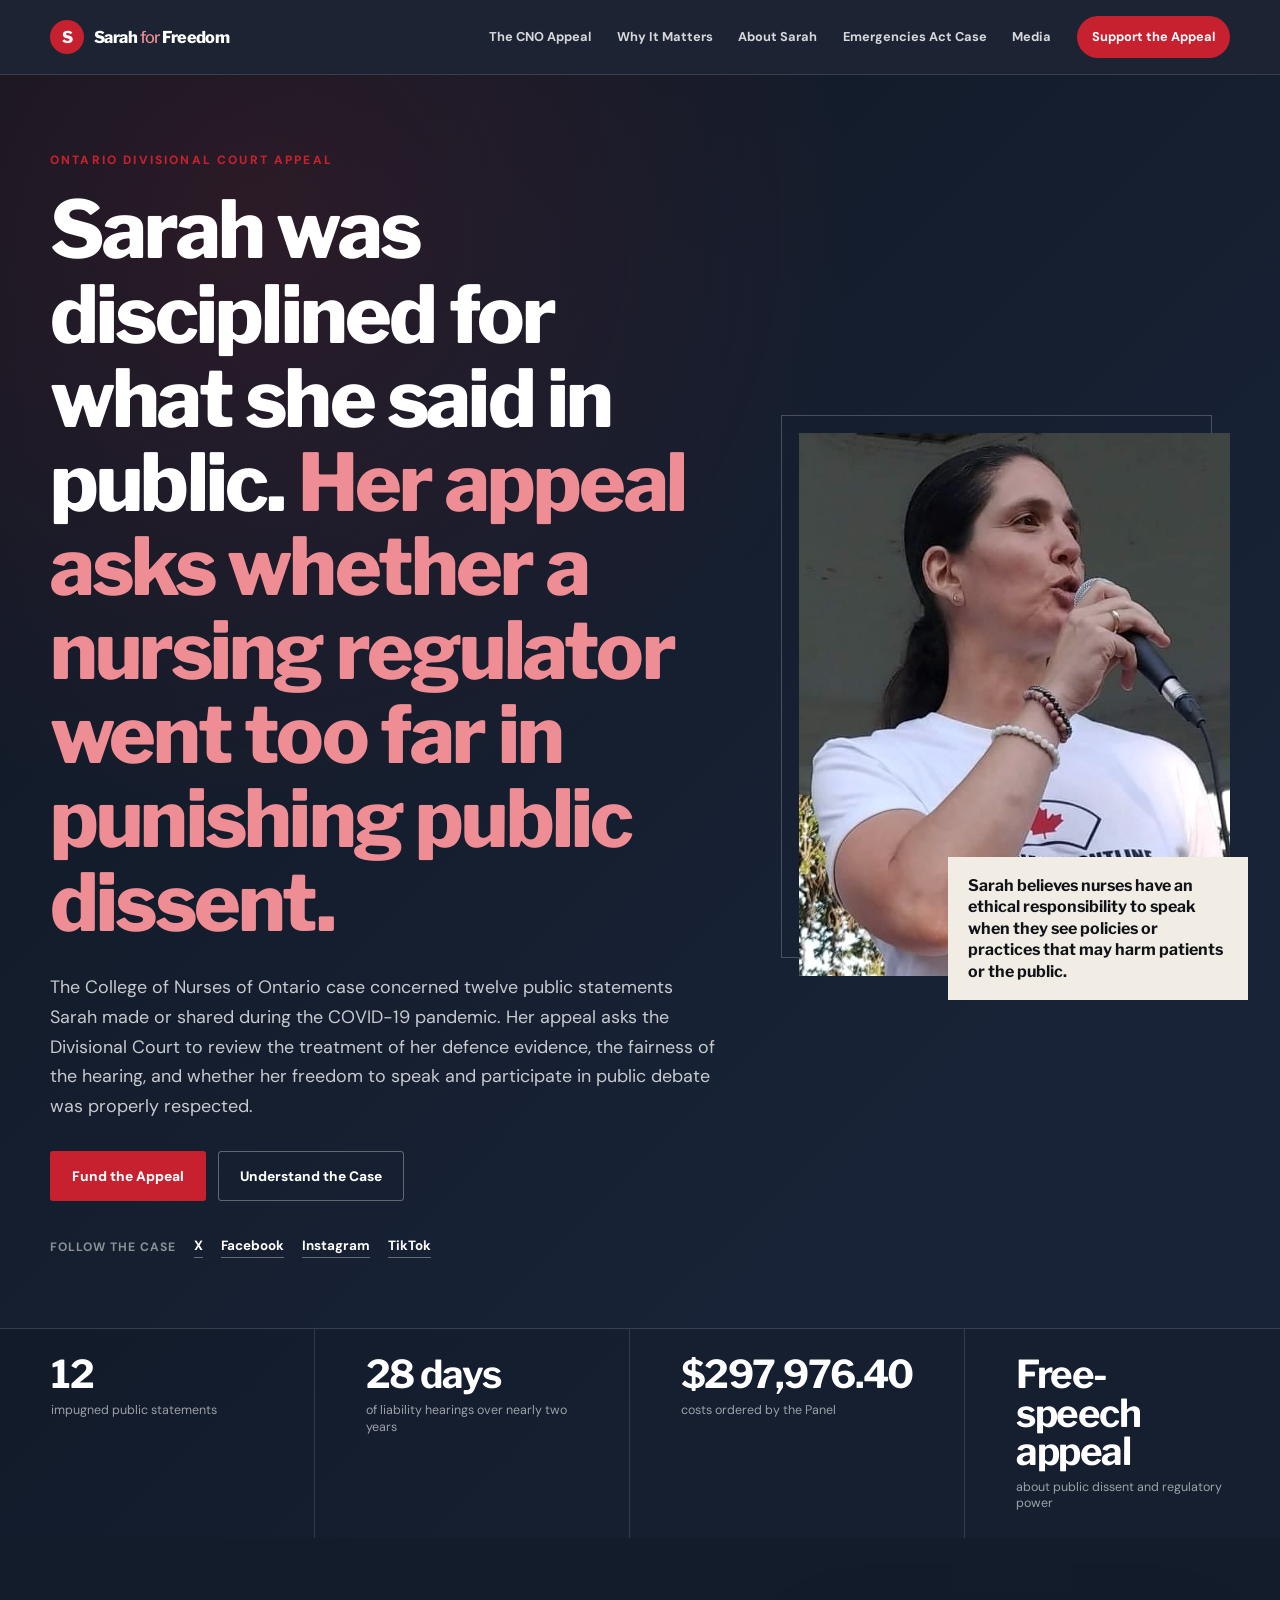
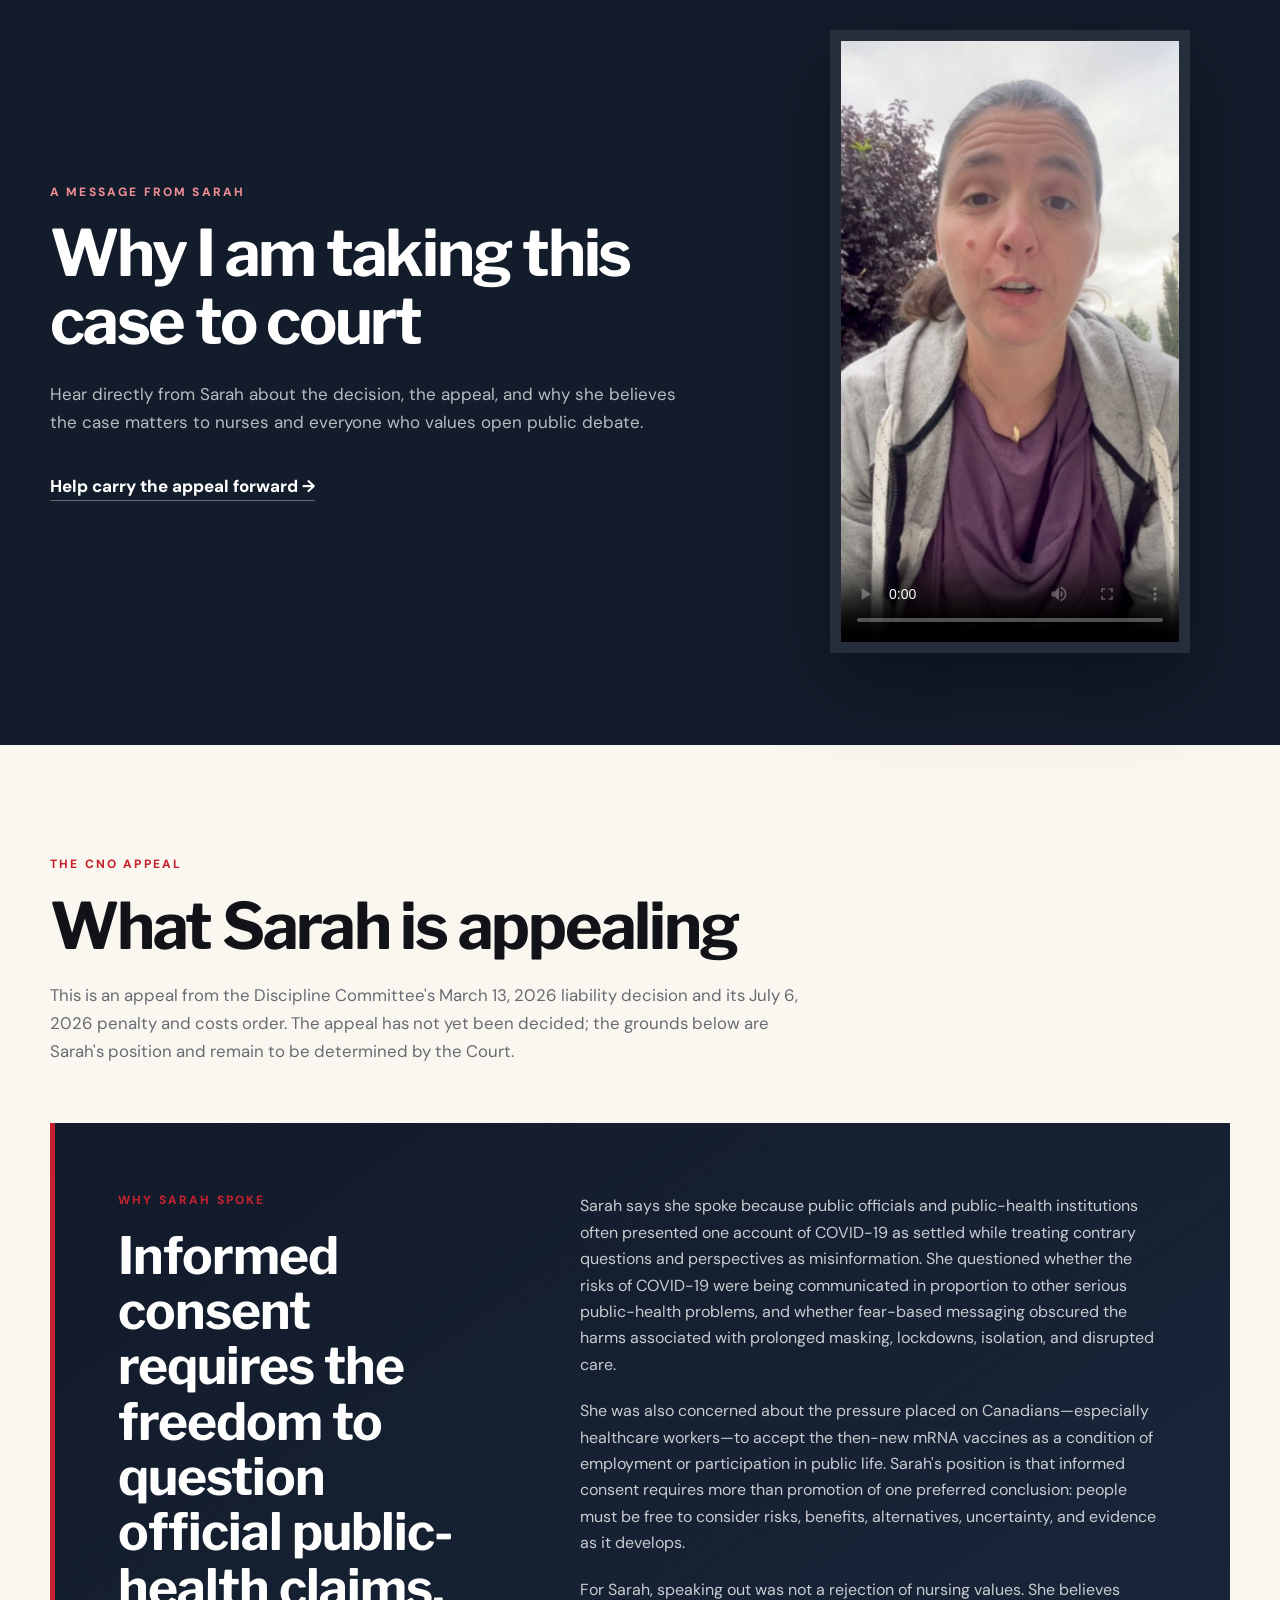
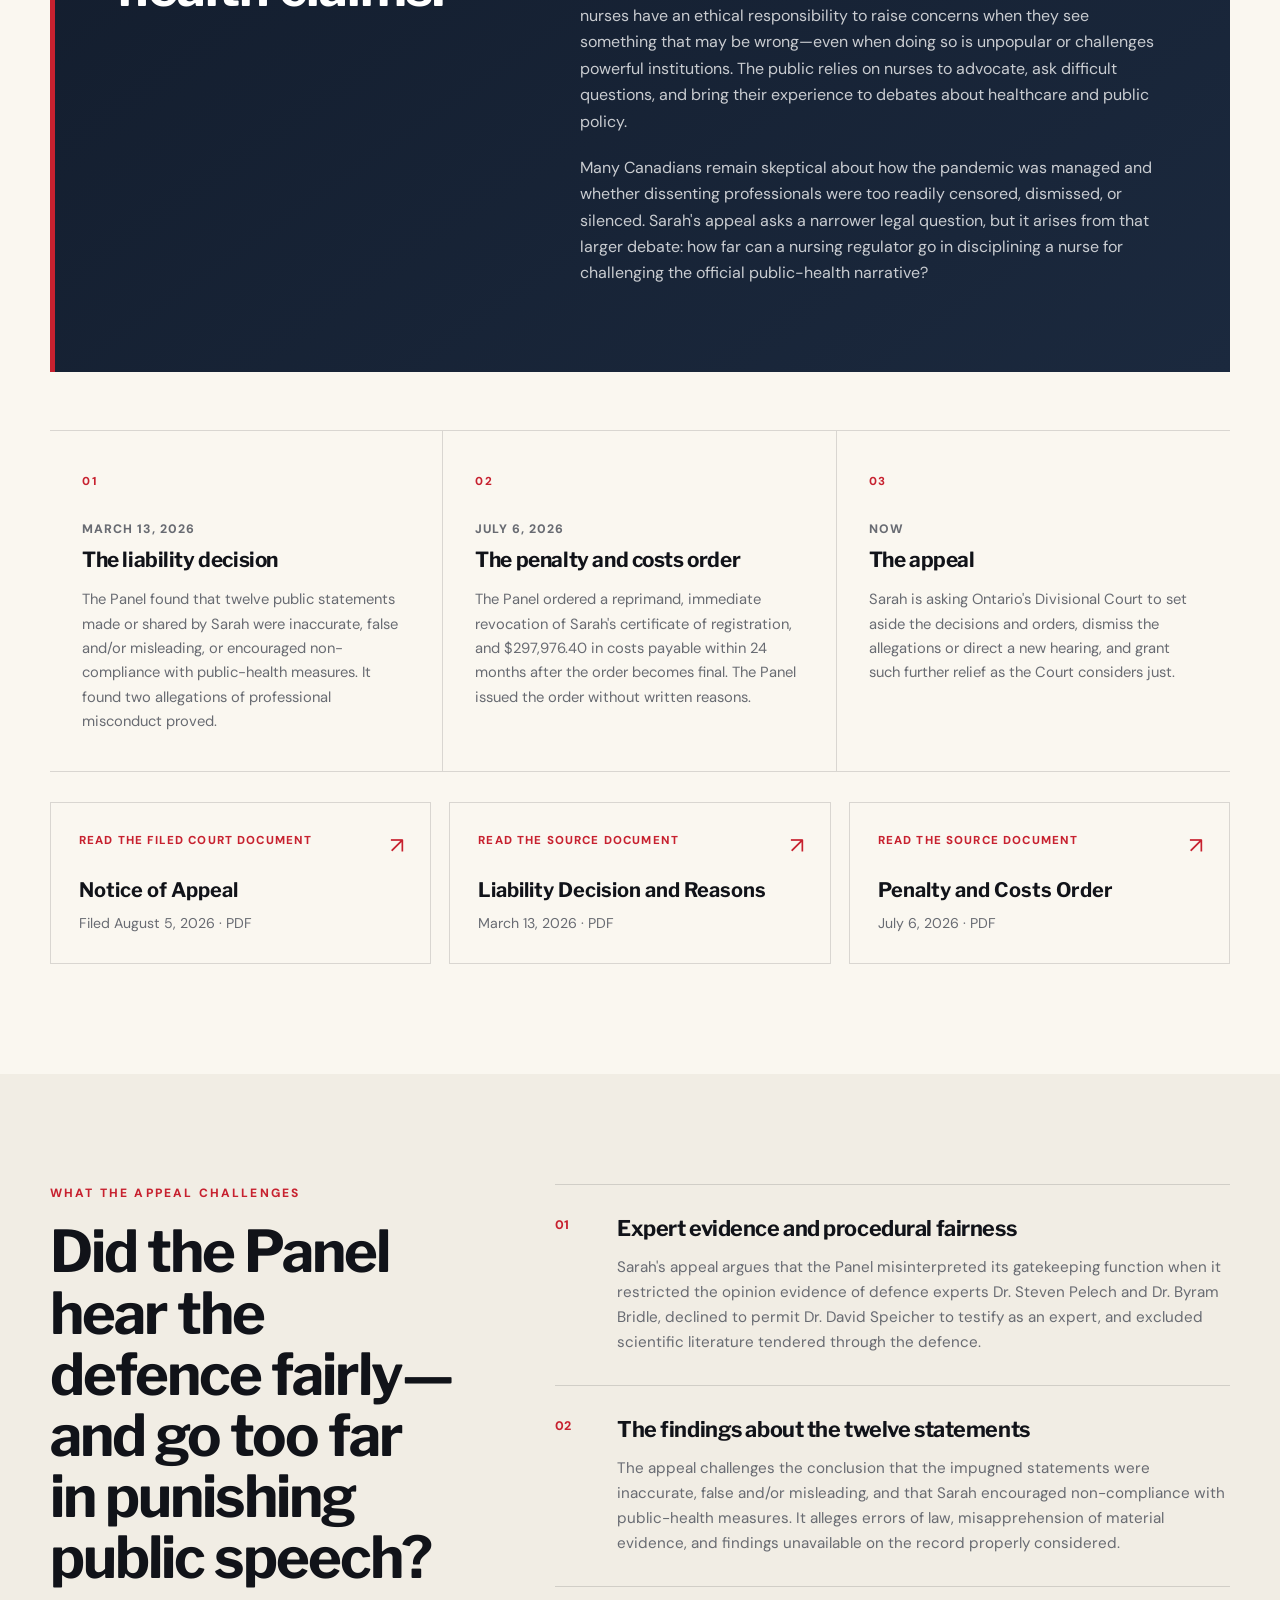
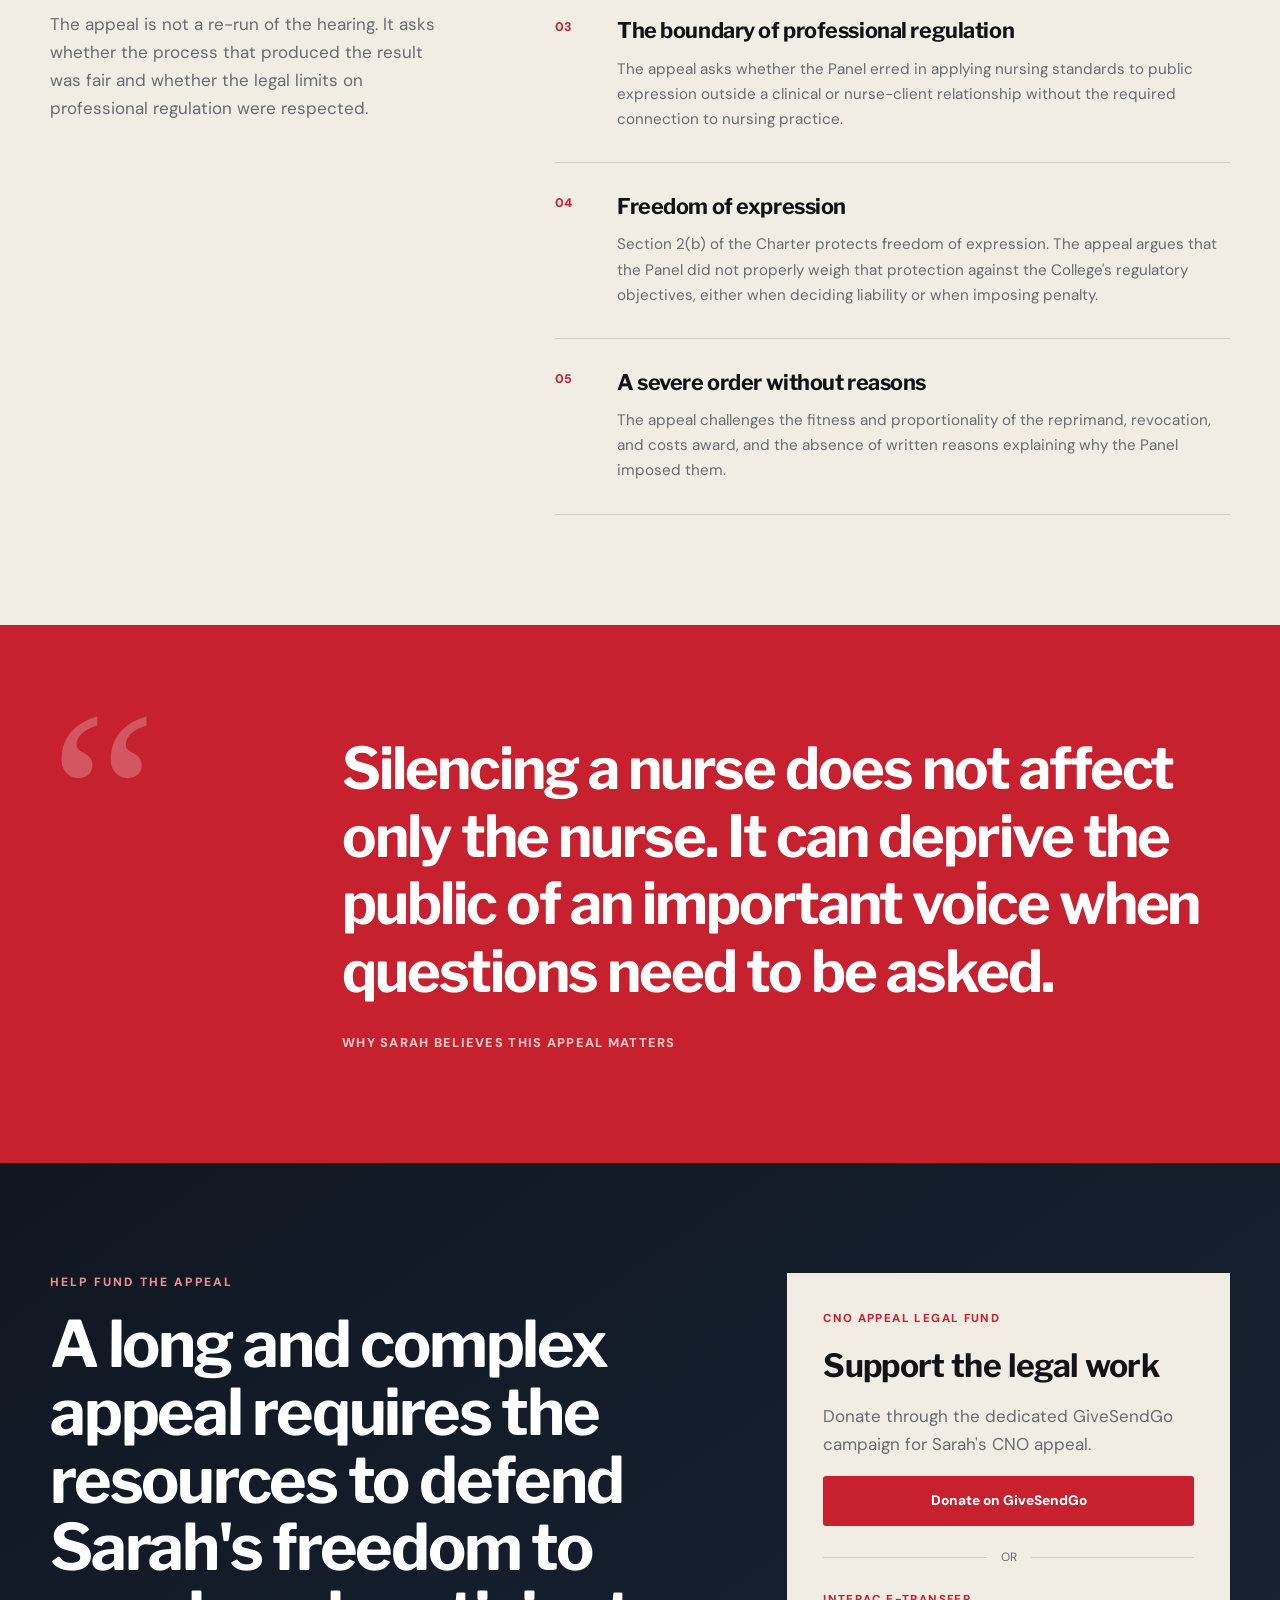
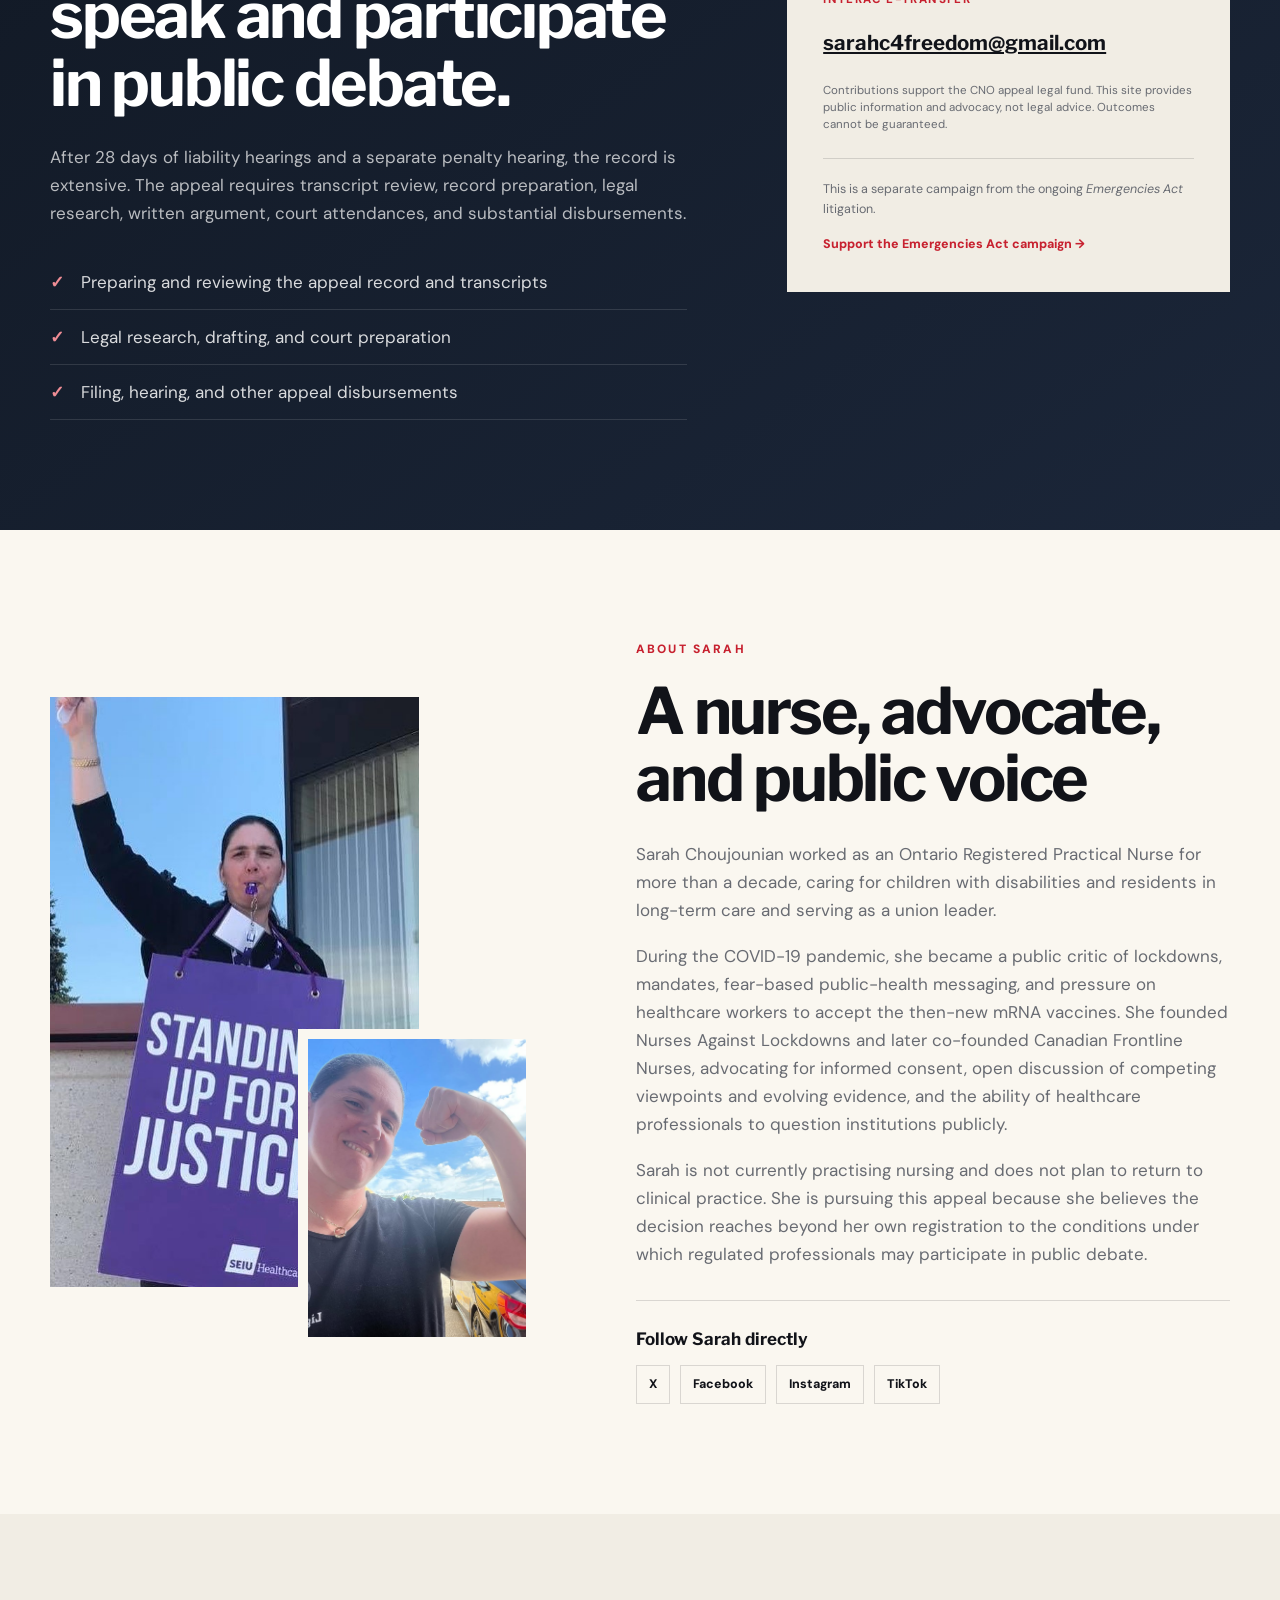
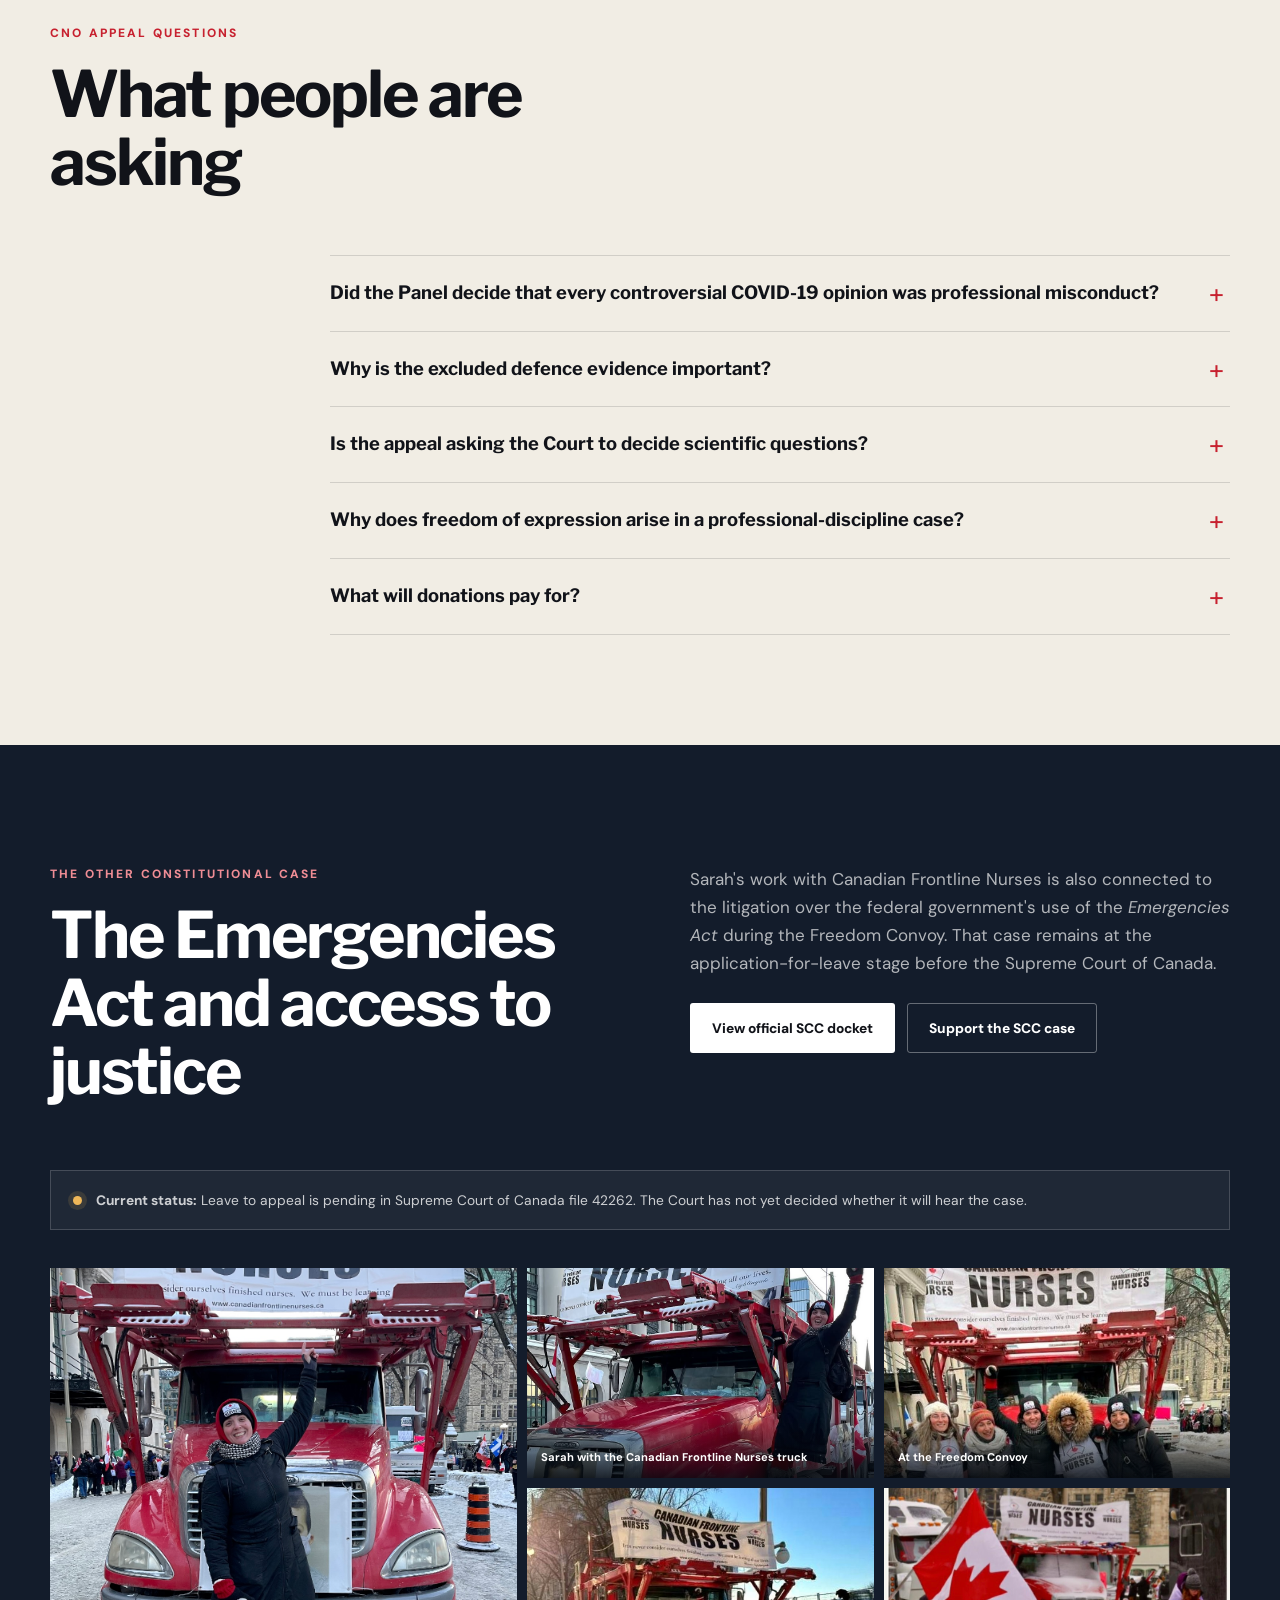
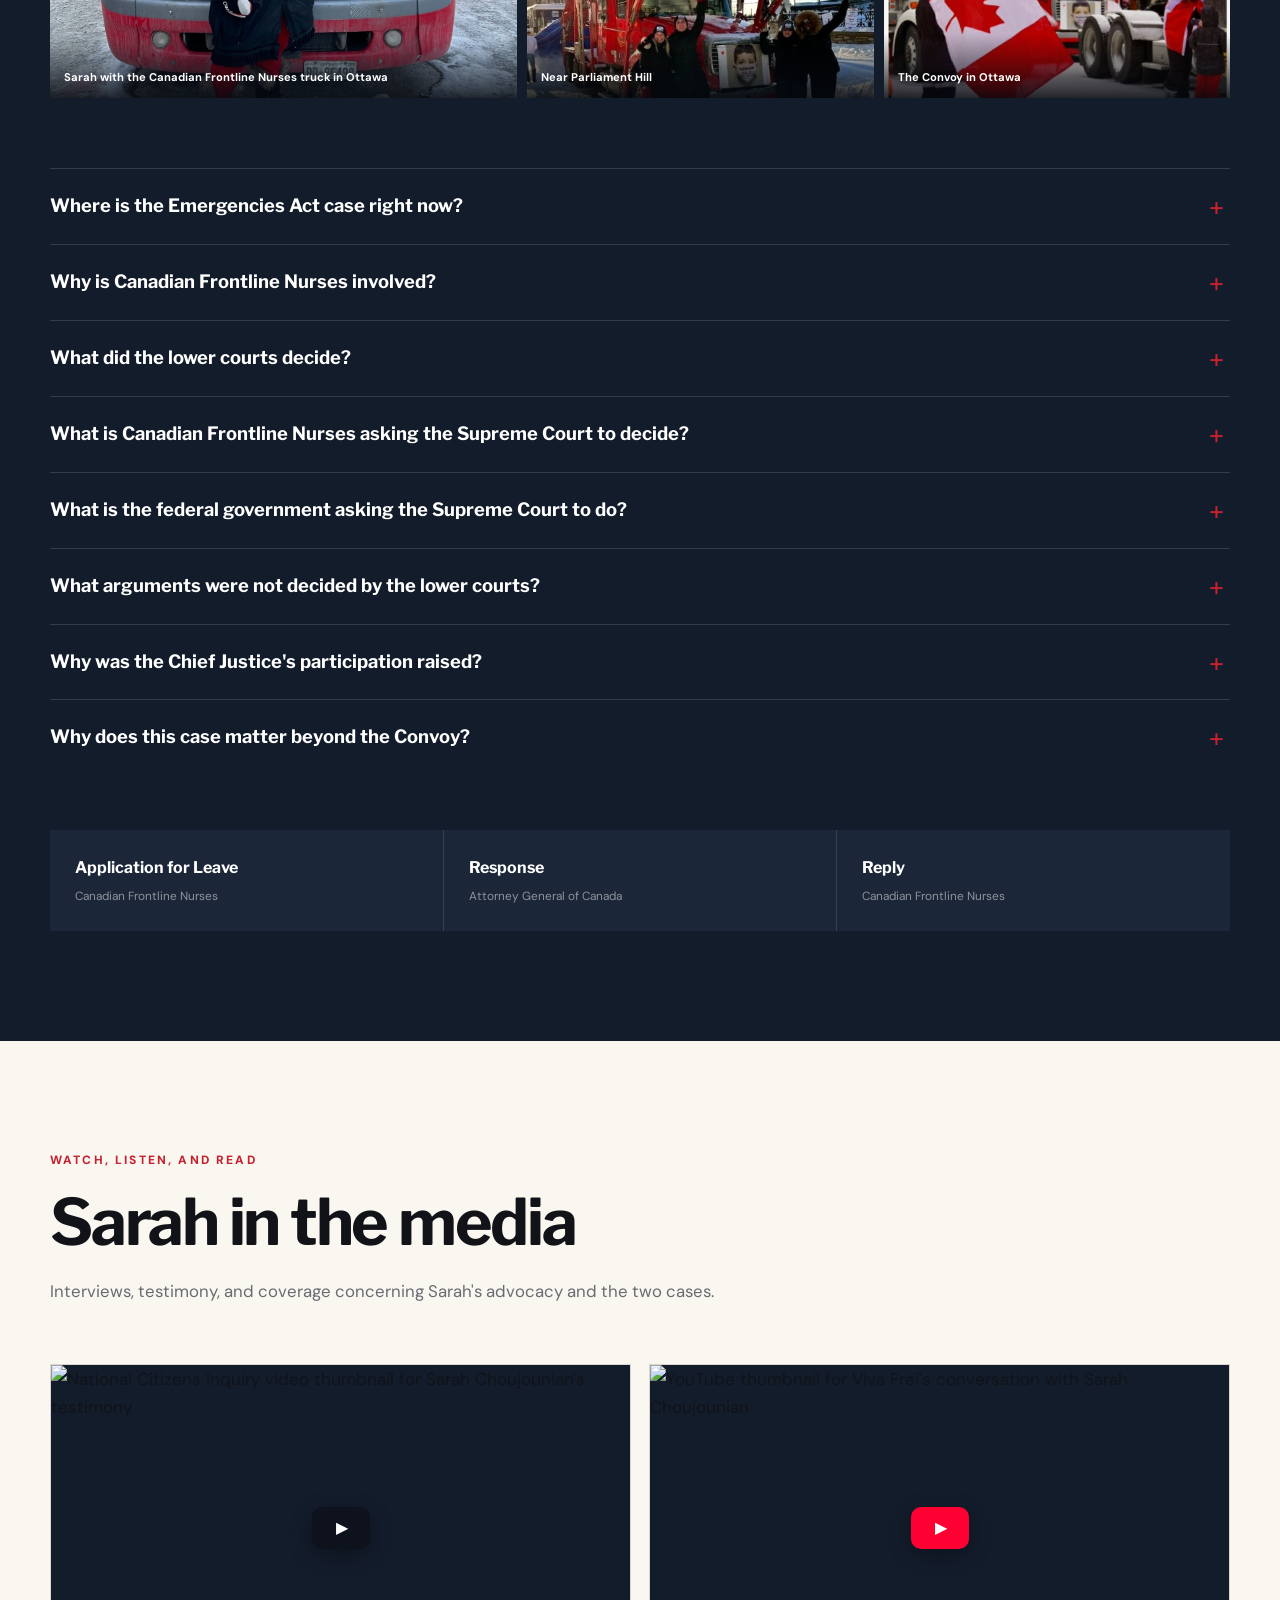
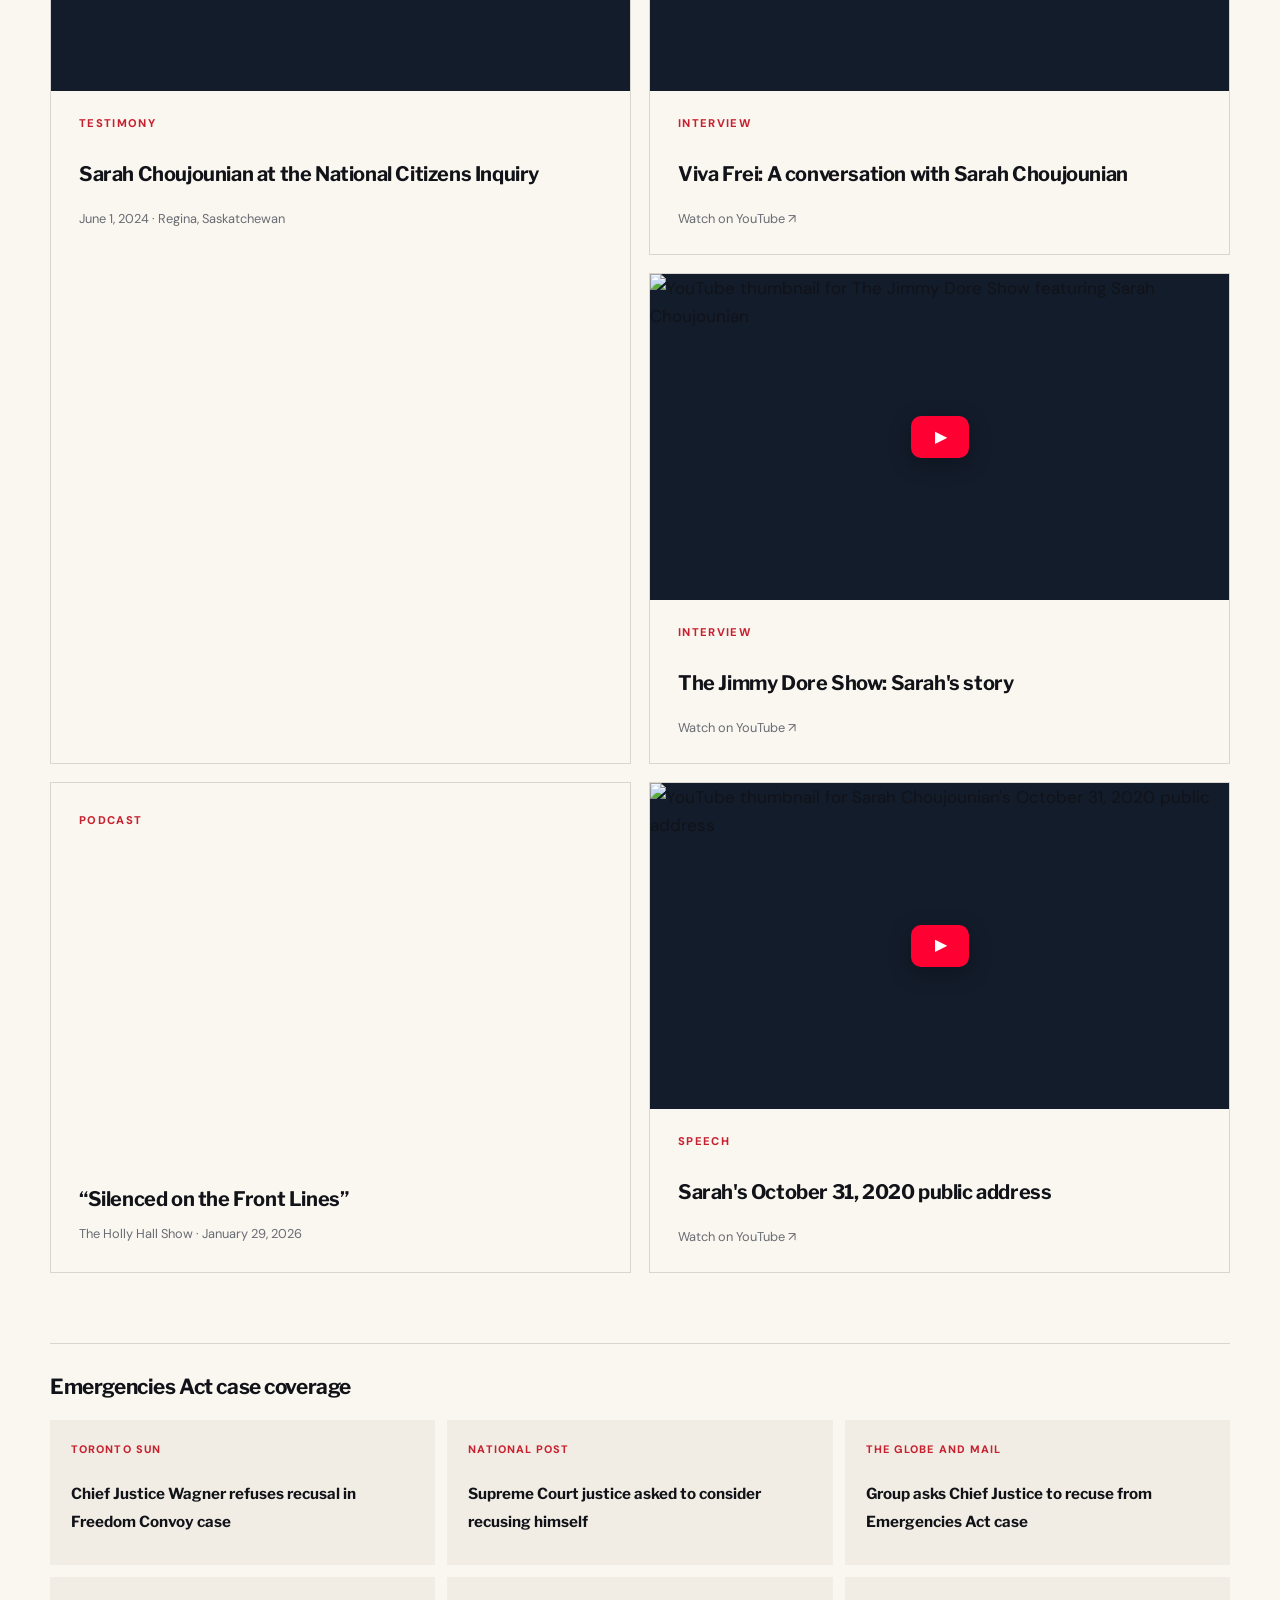
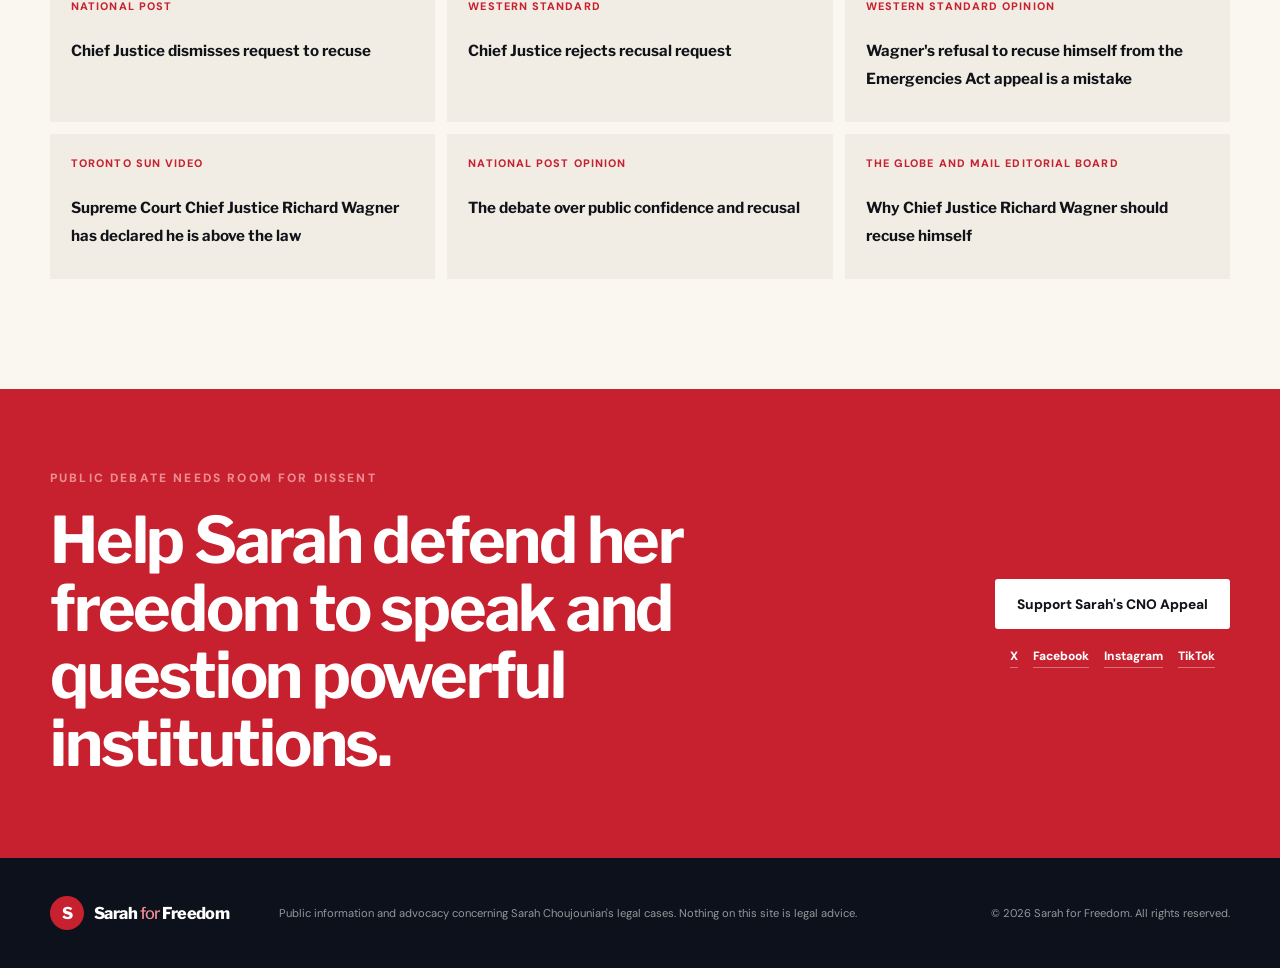
==== commit 6c03c8fe: "Add hosted video thumbnails" ====
--- a/index.html
+++ b/index.html
@@ -314,8 +314,8 @@
           <figcaption>Sarah with the Canadian Frontline Nurses truck in Ottawa</figcaption>
         </figure>
         <figure>
-          <img src="images/inline_photo_1.jpg" alt="Four Canadian Frontline Nurses participants gathered in Ottawa">
-          <figcaption>Canadian Frontline Nurses in Ottawa</figcaption>
+          <img src="images/IMAGE_5.jpg" alt="Sarah Choujounian hanging from the Canadian Frontline Nurses truck in Ottawa">
+          <figcaption>Sarah with the Canadian Frontline Nurses truck</figcaption>
         </figure>
         <figure>
           <img src="images/inline_photo_2.jpg" alt="Canadian Frontline Nurses standing before the banner truck during the Freedom Convoy">
@@ -380,31 +380,54 @@
         <p>Interviews, testimony, and coverage concerning Sarah's advocacy and the two cases.</p>
       </div>
       <div class="media-grid">
-        <a class="media-card media-featured" href="https://nationalcitizensinquiry.ca/witness/sarah-choujounian-jun-01-2024-regina-saskatchewan/" target="_blank" rel="noopener noreferrer">
-          <img src="images/IMAGE_5.jpg" alt="Sarah beside a Canadian Frontline Nurses truck in Ottawa">
-          <span class="media-type">Testimony</span>
-          <h3>Sarah Choujounian at the National Citizens Inquiry</h3>
-          <p>June 1, 2024 · Regina, Saskatchewan</p>
-        </a>
-        <a class="media-card" href="https://www.youtube.com/live/7RsTbN4p8D8?si=t7yw5ff3hBJ-UkBP" target="_blank" rel="noopener noreferrer">
-          <span class="media-type">Interview</span>
-          <h3>Viva Frei: A conversation with Sarah Choujounian</h3>
-          <p>Watch on YouTube <span aria-hidden="true">↗</span></p>
-        </a>
-        <a class="media-card" href="https://youtu.be/Rpj1tK2GePw?si=jpzzRpLLRKovPem4" target="_blank" rel="noopener noreferrer">
-          <span class="media-type">Interview</span>
-          <h3>The Jimmy Dore Show: Sarah's story</h3>
-          <p>Watch on YouTube <span aria-hidden="true">↗</span></p>
+        <a class="media-card media-featured has-thumbnail" href="https://nationalcitizensinquiry.ca/witness/sarah-choujounian-jun-01-2024-regina-saskatchewan/" target="_blank" rel="noopener noreferrer">
+          <span class="media-thumb">
+            <img src="images/media-nci-sarah.png" alt="National Citizens Inquiry video thumbnail for Sarah Choujounian's testimony">
+            <span class="media-play" aria-hidden="true">▶</span>
+          </span>
+          <span class="media-card-body">
+            <span class="media-type">Testimony</span>
+            <h3>Sarah Choujounian at the National Citizens Inquiry</h3>
+            <p>June 1, 2024 · Regina, Saskatchewan</p>
+          </span>
+        </a>
+        <a class="media-card has-thumbnail" href="https://www.youtube.com/live/7RsTbN4p8D8?si=t7yw5ff3hBJ-UkBP" target="_blank" rel="noopener noreferrer">
+          <span class="media-thumb">
+            <img src="images/media-viva-frei.jpg" alt="YouTube thumbnail for Viva Frei's conversation with Sarah Choujounian">
+            <span class="media-play media-play-youtube" aria-hidden="true">▶</span>
+          </span>
+          <span class="media-card-body">
+            <span class="media-type">Interview</span>
+            <h3>Viva Frei: A conversation with Sarah Choujounian</h3>
+            <p>Watch on YouTube <span aria-hidden="true">↗</span></p>
+          </span>
+        </a>
+        <a class="media-card has-thumbnail" href="https://youtu.be/Rpj1tK2GePw?si=jpzzRpLLRKovPem4" target="_blank" rel="noopener noreferrer">
+          <span class="media-thumb">
+            <img src="images/media-jimmy-dore.jpg" alt="YouTube thumbnail for The Jimmy Dore Show featuring Sarah Choujounian">
+            <span class="media-play media-play-youtube" aria-hidden="true">▶</span>
+          </span>
+          <span class="media-card-body">
+            <span class="media-type">Interview</span>
+            <h3>The Jimmy Dore Show: Sarah's story</h3>
+            <p>Watch on YouTube <span aria-hidden="true">↗</span></p>
+          </span>
         </a>
         <a class="media-card" href="https://music.amazon.co.uk/podcasts/3ab43a83-6134-481e-9e2c-5516223b0789/episodes/ae5c78e5-b02f-42d8-9eeb-806be57e6ec1/ask-holly-hall-the-holly-hall-show-silenced-on-the-front-lines-with-guest-sarah-choujounian" target="_blank" rel="noopener noreferrer">
           <span class="media-type">Podcast</span>
           <h3>“Silenced on the Front Lines”</h3>
           <p>The Holly Hall Show · January 29, 2026</p>
         </a>
-        <a class="media-card" href="https://youtu.be/g7qfs59cpz0?si=EH56ZIptnONozoTk" target="_blank" rel="noopener noreferrer">
-          <span class="media-type">Speech</span>
-          <h3>Sarah's October 31, 2020 public address</h3>
-          <p>Watch on YouTube <span aria-hidden="true">↗</span></p>
+        <a class="media-card has-thumbnail" href="https://youtu.be/g7qfs59cpz0?si=EH56ZIptnONozoTk" target="_blank" rel="noopener noreferrer">
+          <span class="media-thumb">
+            <img src="images/media-public-address.jpg" alt="YouTube thumbnail for Sarah Choujounian's October 31, 2020 public address">
+            <span class="media-play media-play-youtube" aria-hidden="true">▶</span>
+          </span>
+          <span class="media-card-body">
+            <span class="media-type">Speech</span>
+            <h3>Sarah's October 31, 2020 public address</h3>
+            <p>Watch on YouTube <span aria-hidden="true">↗</span></p>
+          </span>
         </a>
       </div>
 
--- a/styles.css
+++ b/styles.css
@@ -363,11 +363,17 @@
 .media-grid { display: grid; grid-template-columns: repeat(2, 1fr); gap: 18px; }
 .media-card { display: flex; min-height: 220px; flex-direction: column; justify-content: flex-end; padding: 28px; border: 1px solid var(--line); text-decoration: none; transition: transform 160ms ease, border 160ms ease; }
 .media-card:hover { transform: translateY(-3px); border-color: var(--red); }
-.media-featured { grid-row: span 2; min-height: 458px; padding: 0; overflow: hidden; }
-.media-featured img { width: 100%; height: 250px; object-fit: cover; }
-.media-featured .media-type, .media-featured h3, .media-featured p { margin-left: 28px; margin-right: 28px; }
-.media-featured .media-type { margin-top: 25px; }
-.media-featured p { margin-bottom: 25px; }
+.media-featured { grid-row: span 2; min-height: 458px; }
+.media-card.has-thumbnail { justify-content: flex-start; padding: 0; overflow: hidden; }
+.media-thumb { position: relative; display: block; aspect-ratio: 16 / 9; overflow: hidden; background: var(--navy); }
+.media-thumb img { display: block; width: 100%; height: 100%; object-fit: cover; transition: transform 220ms ease; }
+.media-card.has-thumbnail:hover .media-thumb img { transform: scale(1.025); }
+.media-play { position: absolute; left: 50%; top: 50%; display: grid; width: 58px; height: 42px; place-items: center; padding-left: 3px; color: var(--white); background: rgba(12,17,27,0.86); border-radius: 10px; box-shadow: 0 6px 22px rgba(0,0,0,0.3); transform: translate(-50%, -50%); font-size: 1rem; }
+.media-play-youtube { background: #ff0033; }
+.media-card-body { display: flex; flex: 1; flex-direction: column; padding: 23px 28px 25px; }
+.media-card-body .media-type { margin-bottom: 0; }
+.media-card-body h3 { margin-top: 16px; }
+.media-card-body p { margin-top: auto; padding-top: 10px; }
 .media-type { margin-bottom: auto; color: var(--red); font-size: 0.7rem; font-weight: 800; letter-spacing: 0.12em; text-transform: uppercase; }
 .media-card h3 { margin-top: 30px; font-size: 1.25rem; }
 .media-card p { margin: 10px 0 0; color: var(--muted); font-size: 0.8rem; }
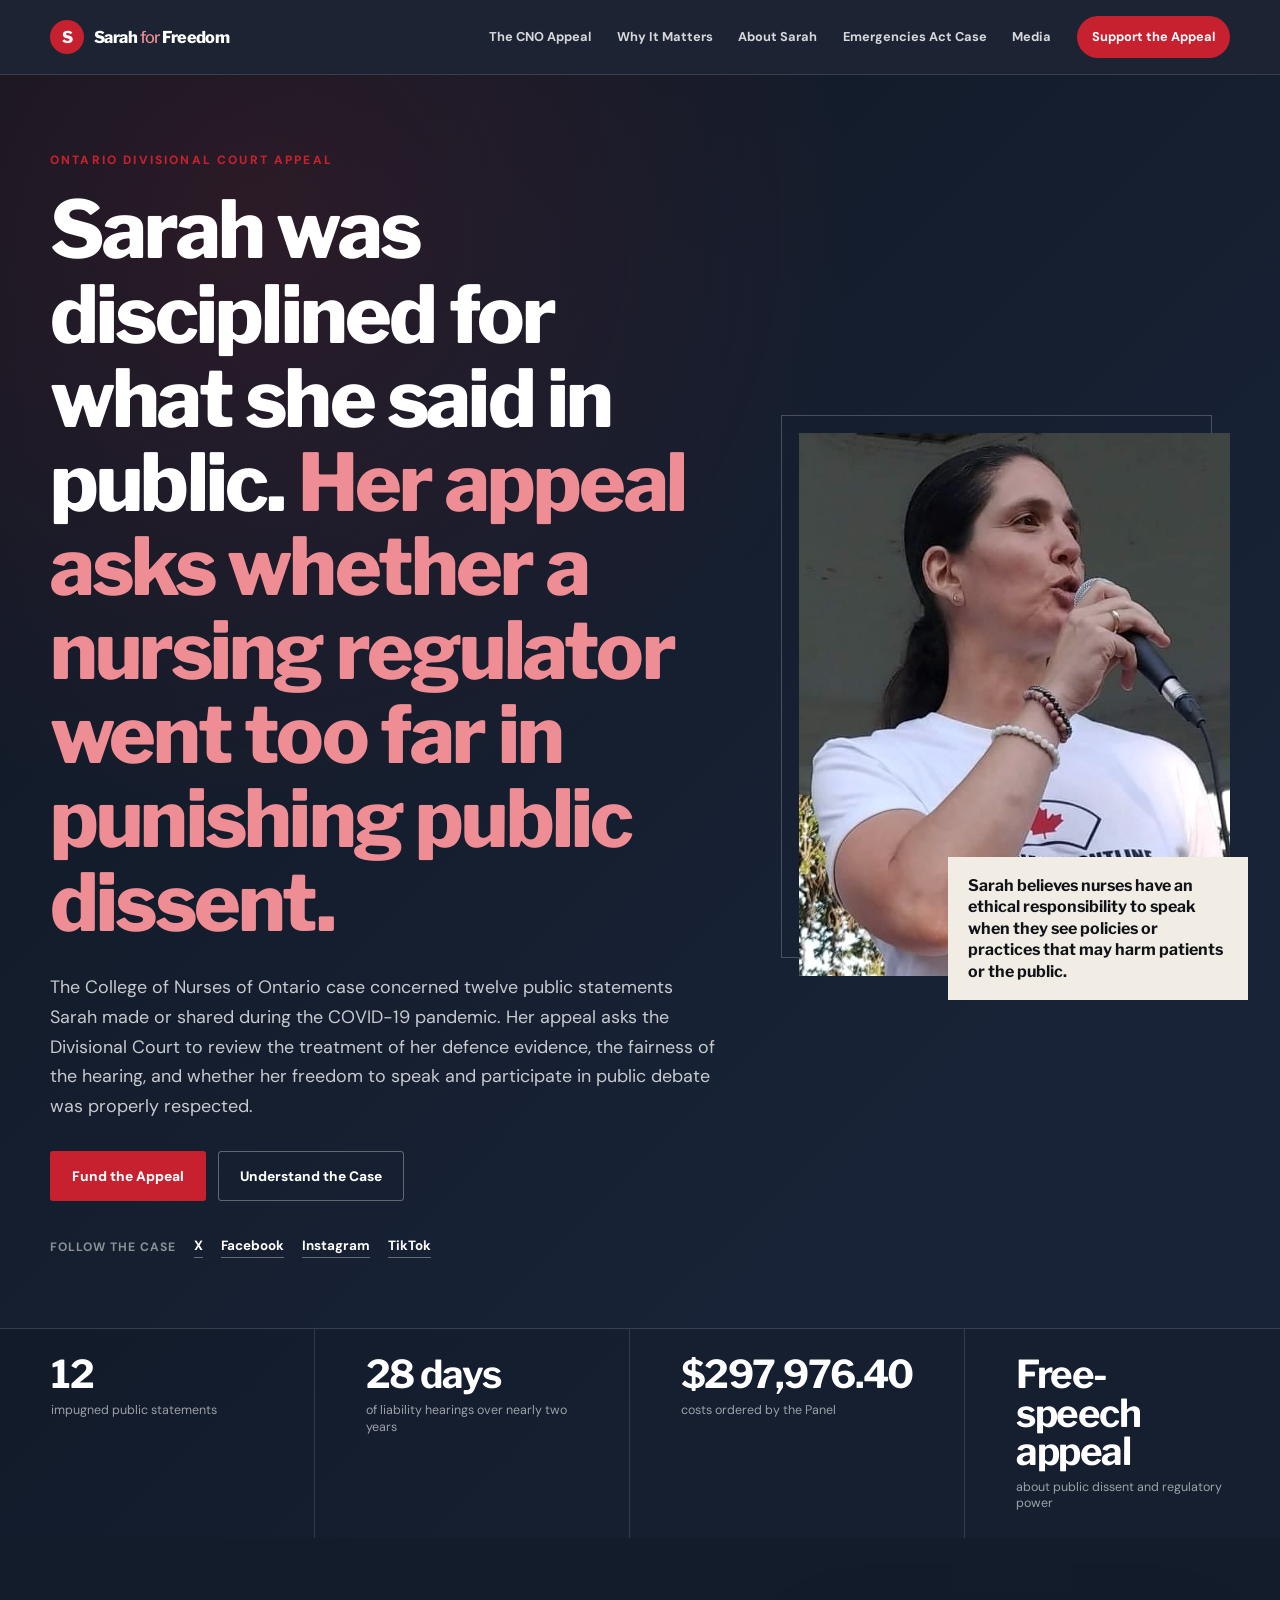
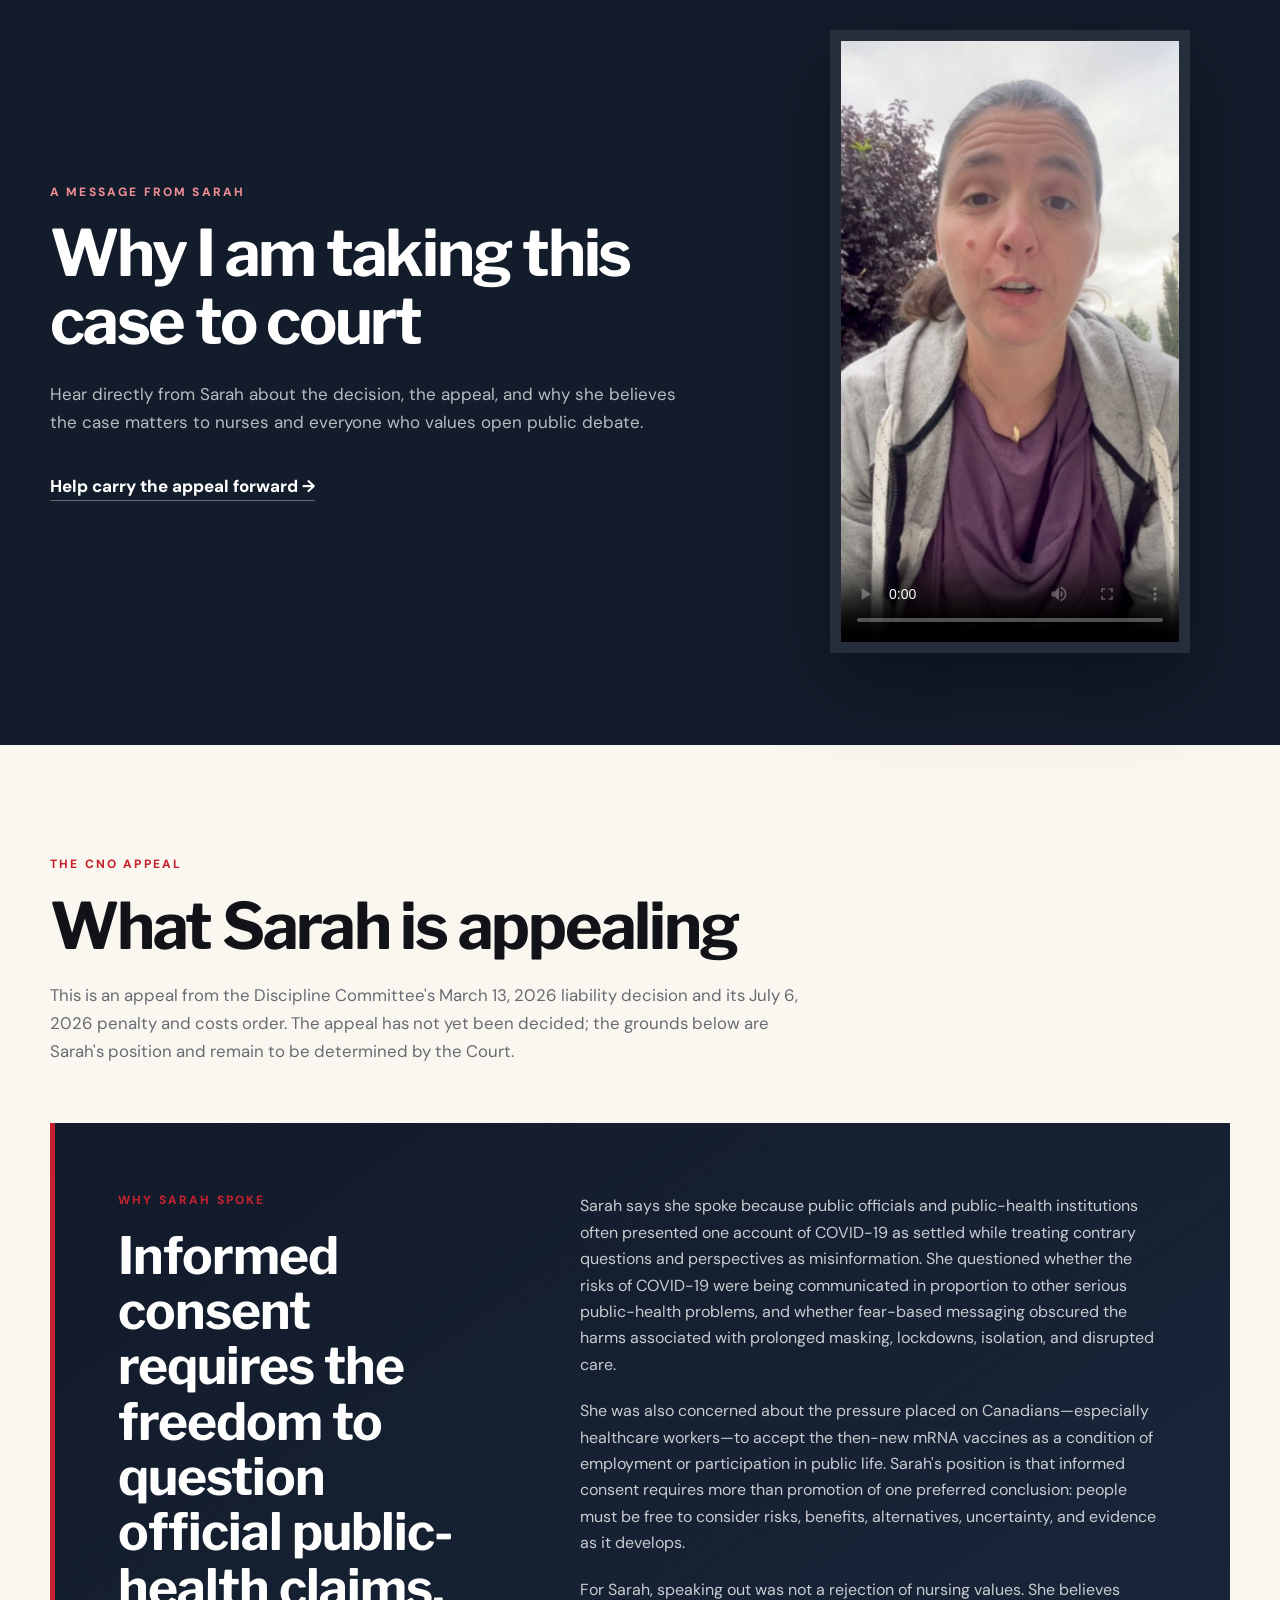
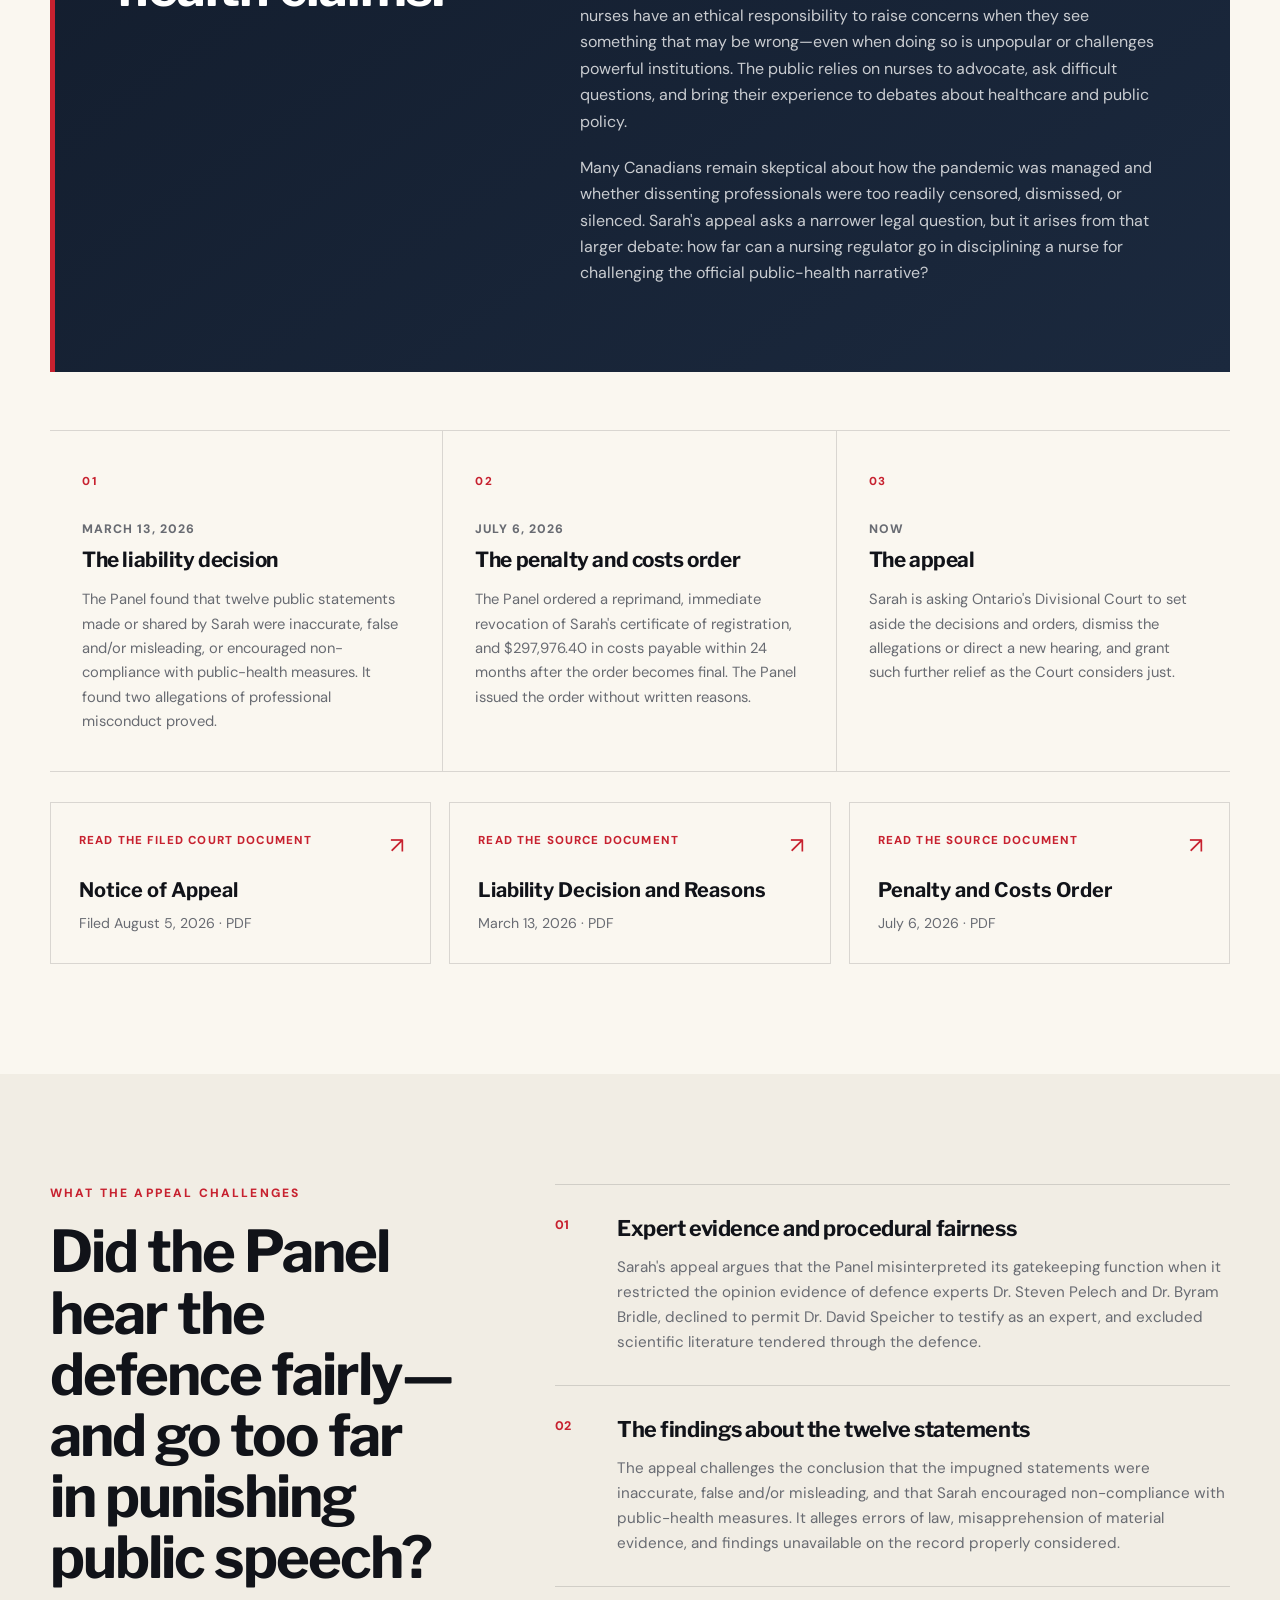
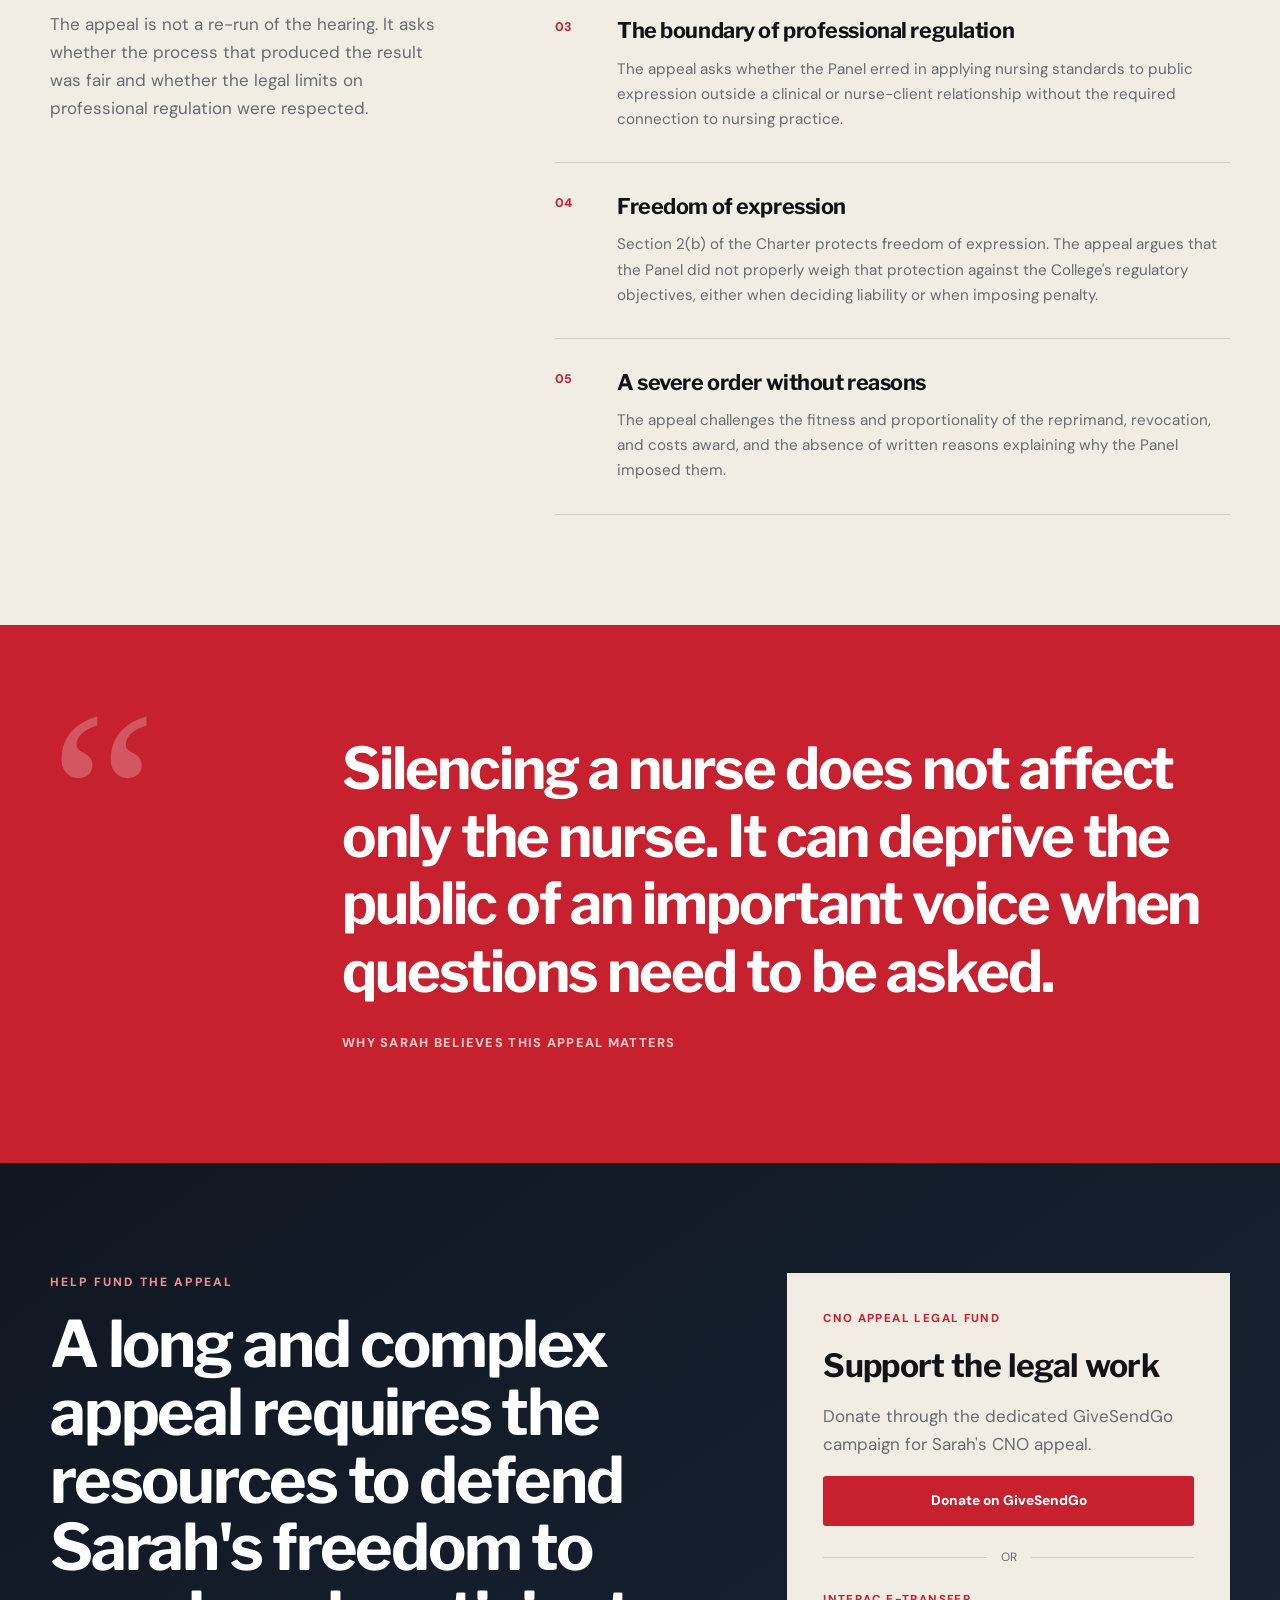
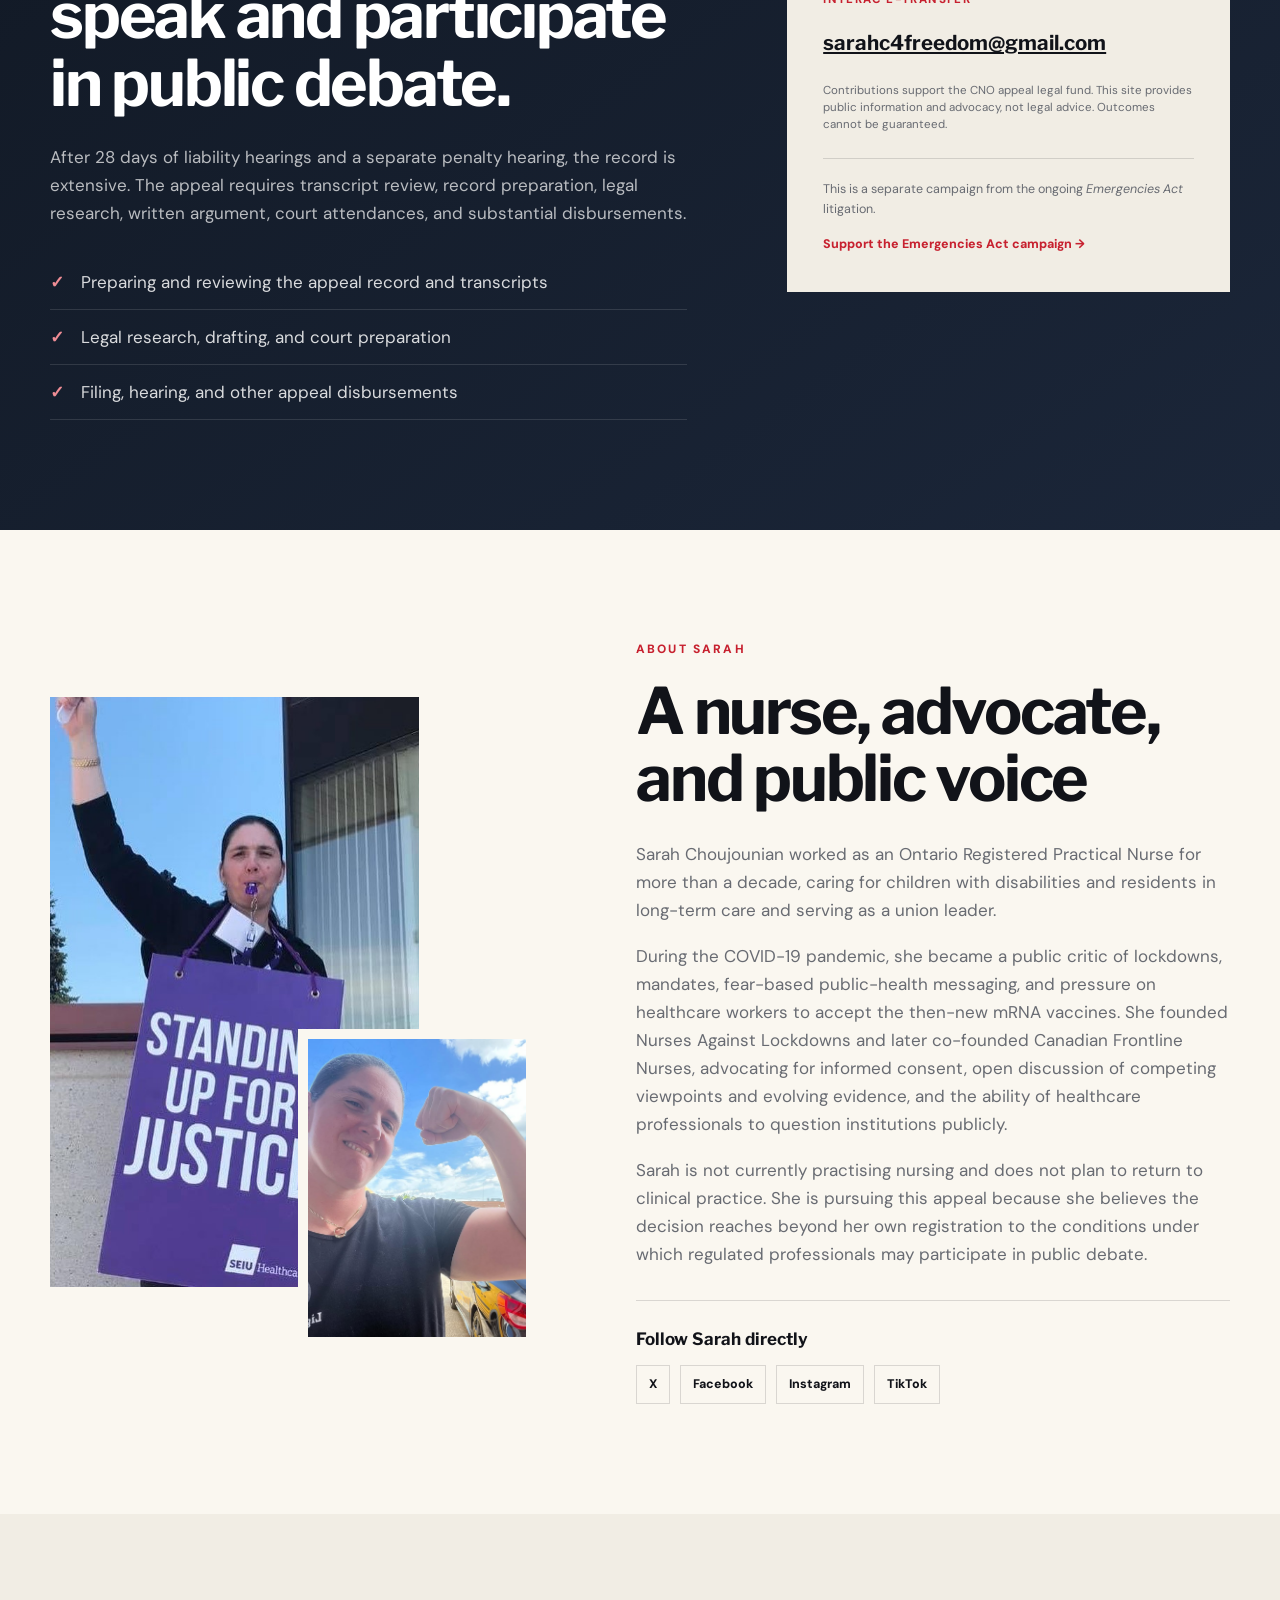
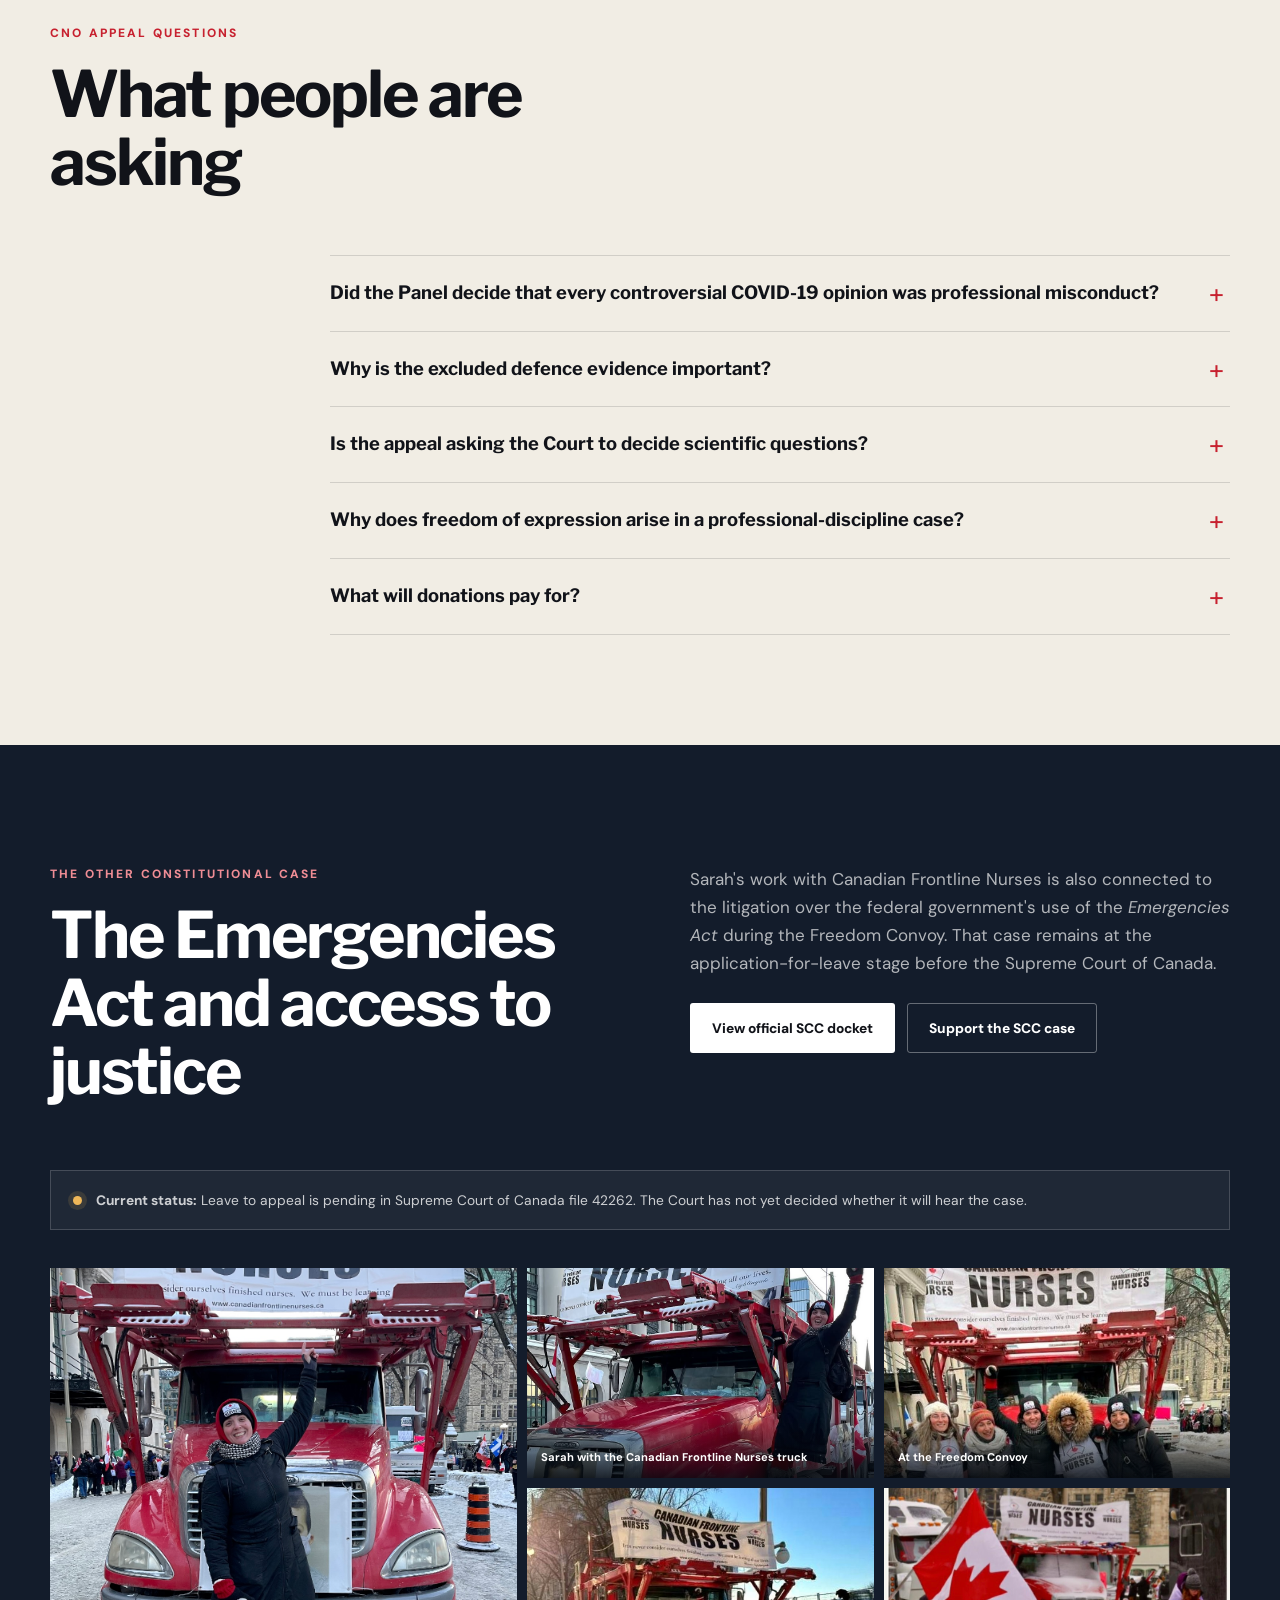
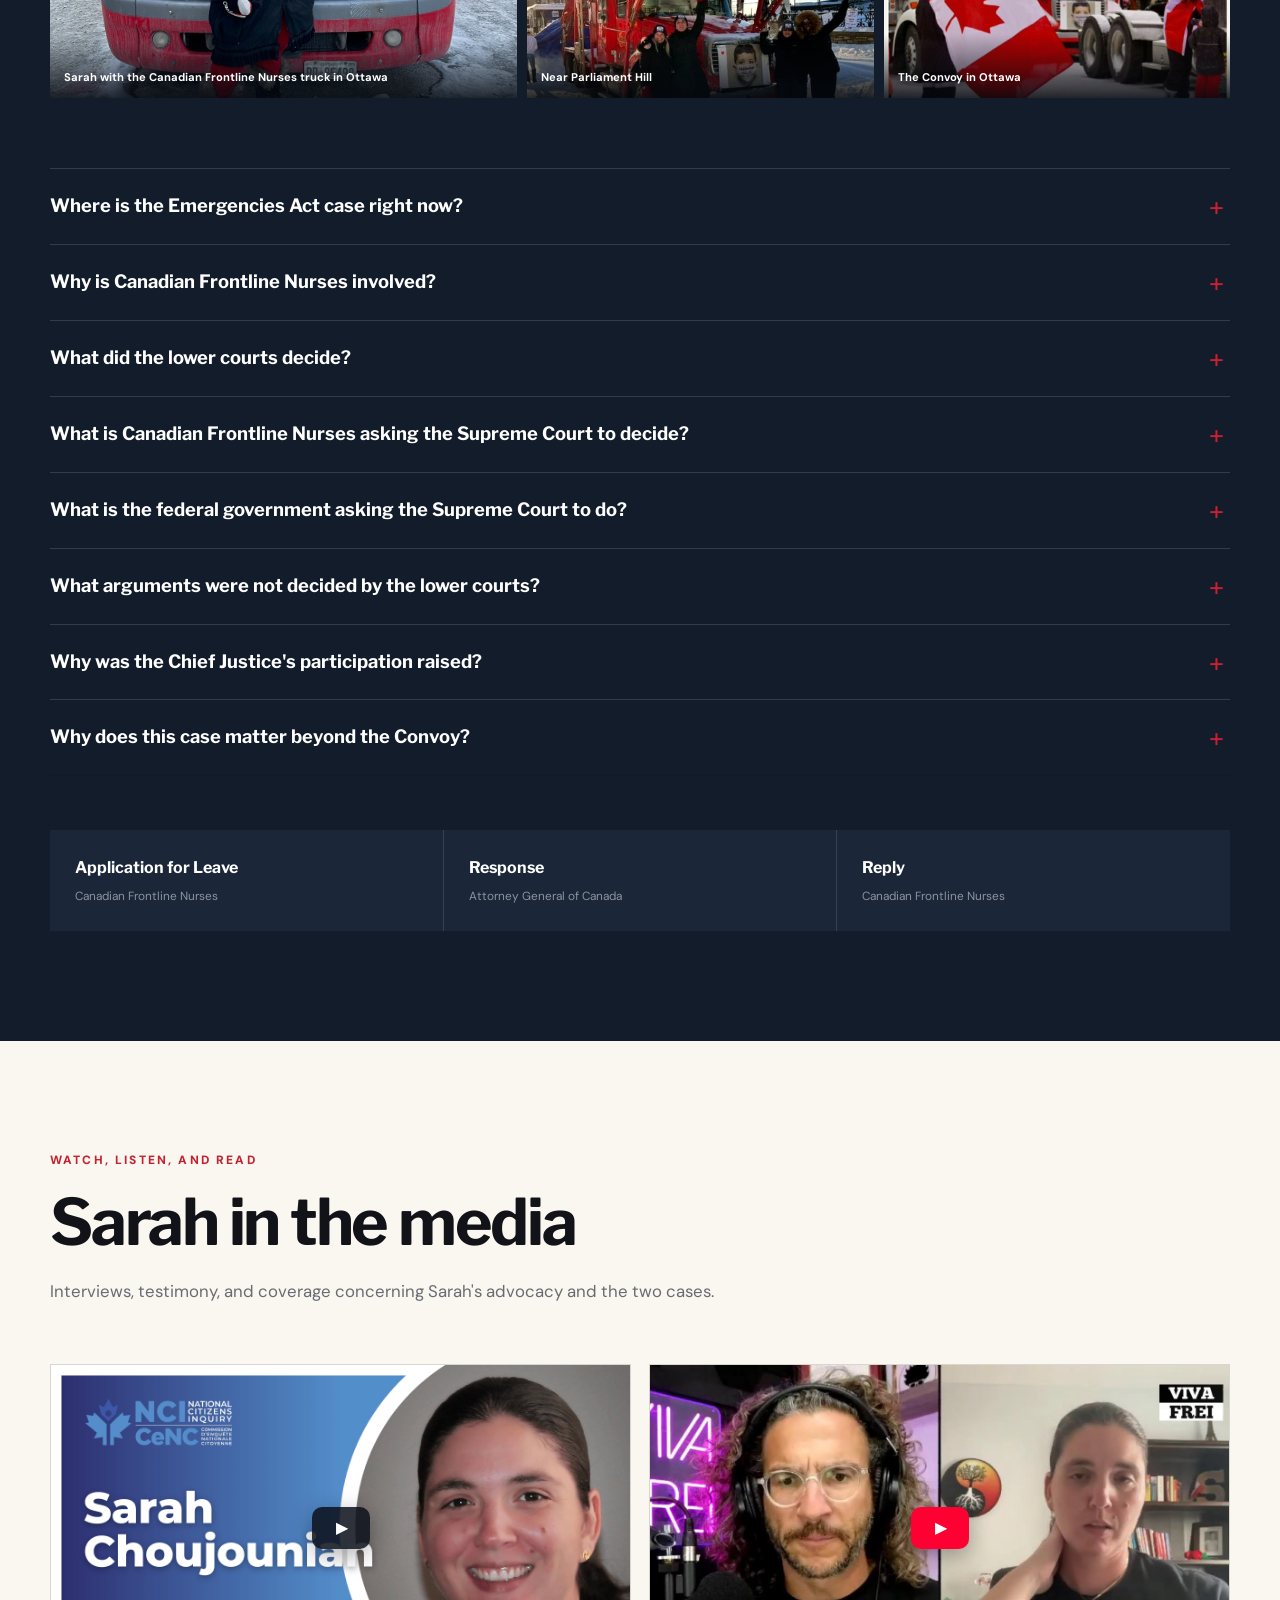
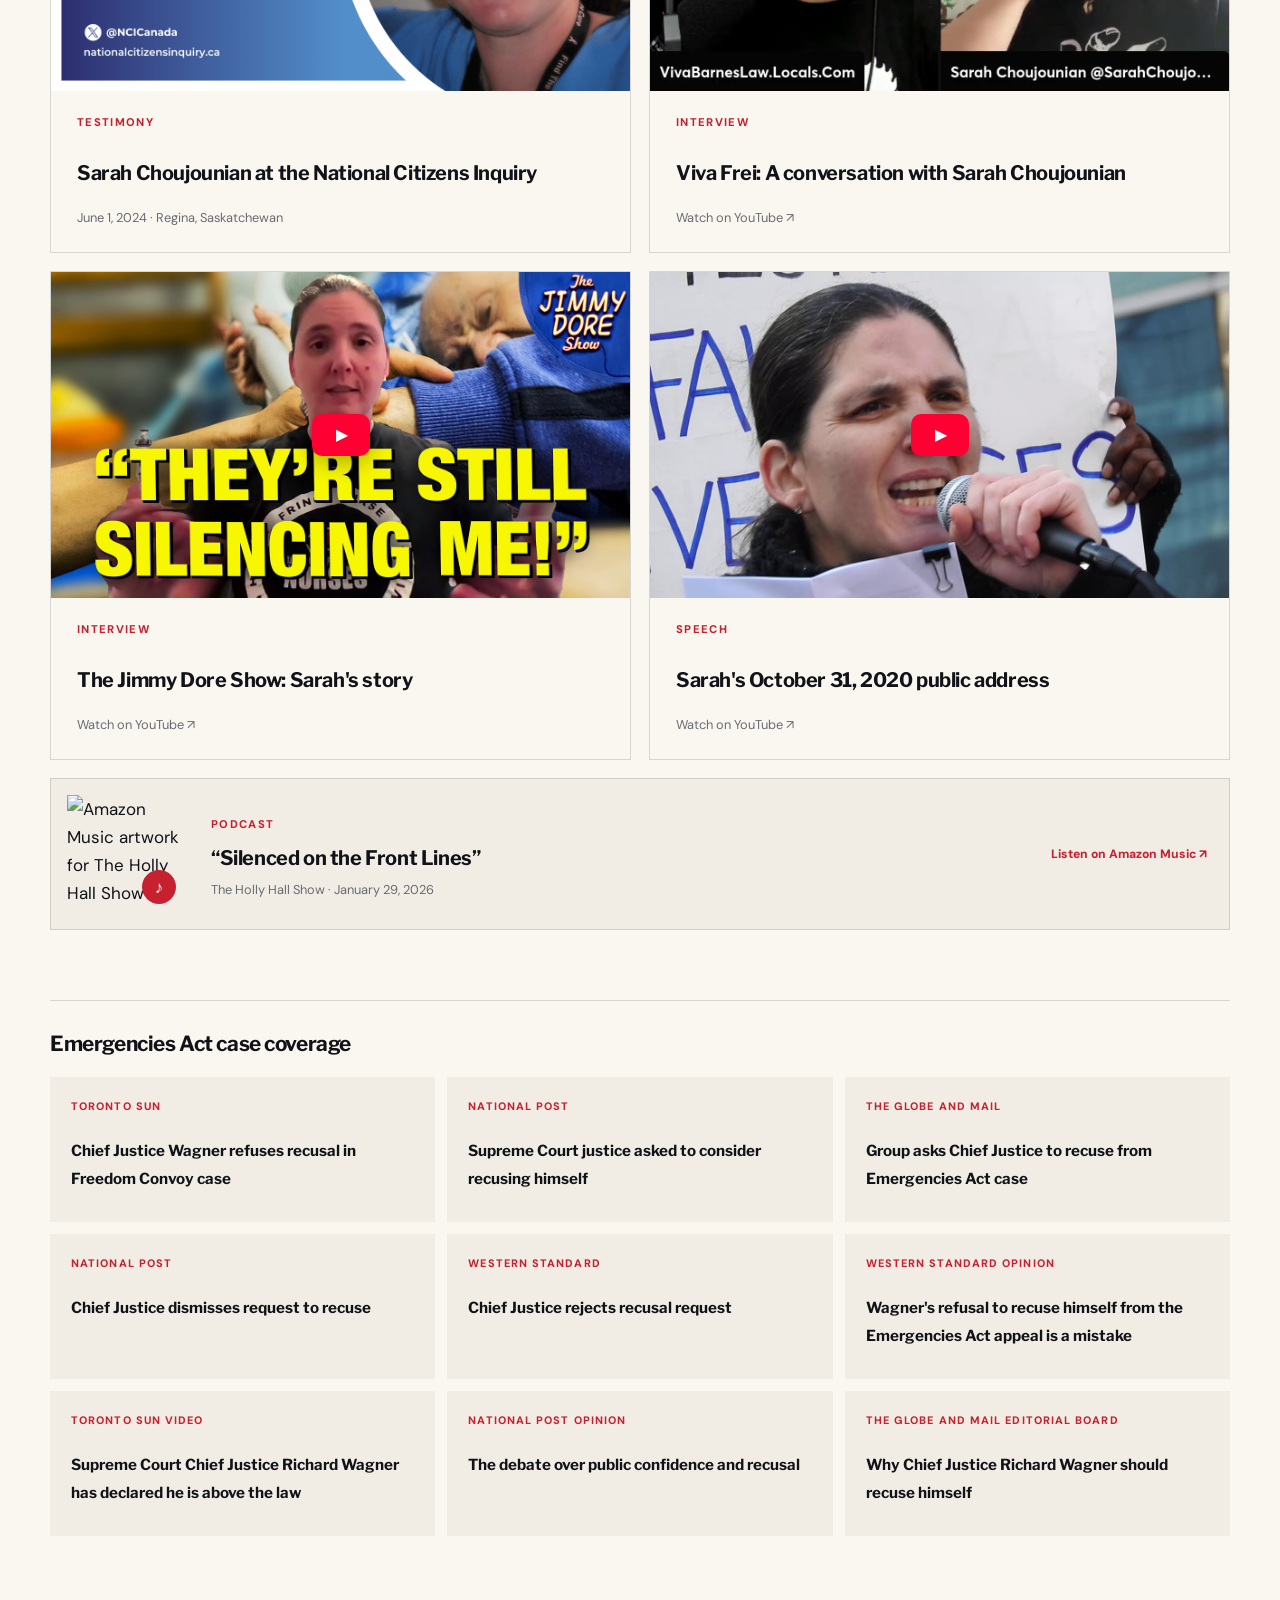
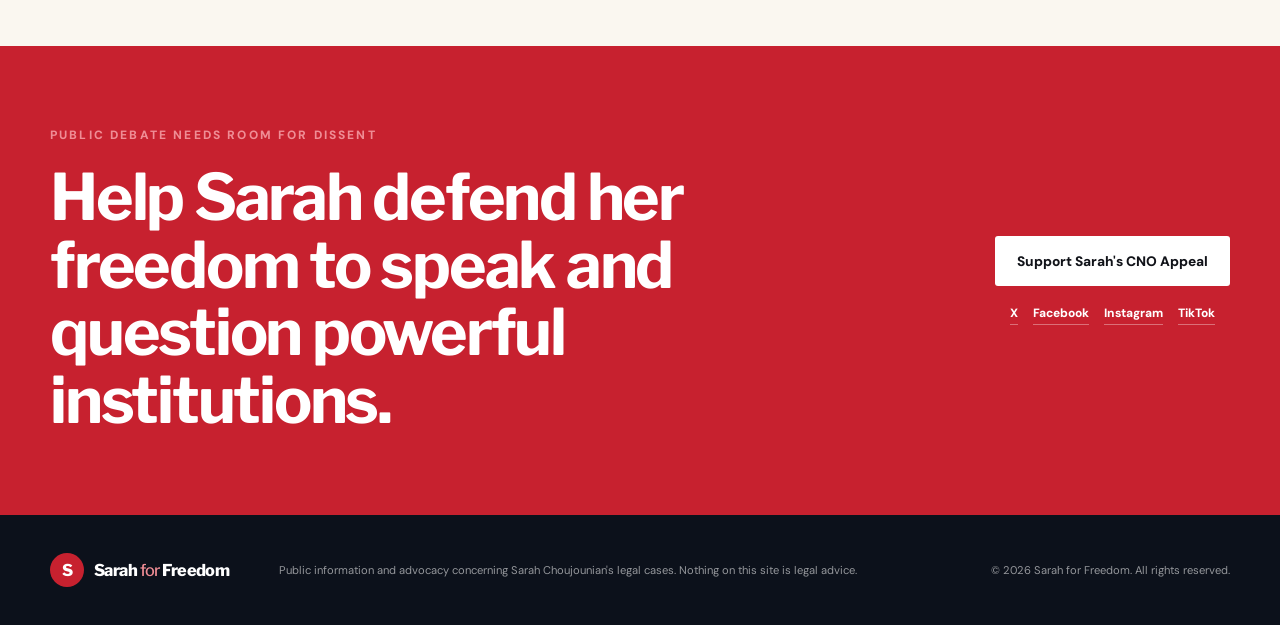
==== commit b2ecf1e7: "Balance media card layout" ====
--- a/index.html
+++ b/index.html
@@ -380,7 +380,7 @@
         <p>Interviews, testimony, and coverage concerning Sarah's advocacy and the two cases.</p>
       </div>
       <div class="media-grid">
-        <a class="media-card media-featured has-thumbnail" href="https://nationalcitizensinquiry.ca/witness/sarah-choujounian-jun-01-2024-regina-saskatchewan/" target="_blank" rel="noopener noreferrer">
+        <a class="media-card has-thumbnail" href="https://nationalcitizensinquiry.ca/witness/sarah-choujounian-jun-01-2024-regina-saskatchewan/" target="_blank" rel="noopener noreferrer">
           <span class="media-thumb">
             <img src="images/media-nci-sarah.png" alt="National Citizens Inquiry video thumbnail for Sarah Choujounian's testimony">
             <span class="media-play" aria-hidden="true">▶</span>
@@ -413,11 +413,6 @@
             <p>Watch on YouTube <span aria-hidden="true">↗</span></p>
           </span>
         </a>
-        <a class="media-card" href="https://music.amazon.co.uk/podcasts/3ab43a83-6134-481e-9e2c-5516223b0789/episodes/ae5c78e5-b02f-42d8-9eeb-806be57e6ec1/ask-holly-hall-the-holly-hall-show-silenced-on-the-front-lines-with-guest-sarah-choujounian" target="_blank" rel="noopener noreferrer">
-          <span class="media-type">Podcast</span>
-          <h3>“Silenced on the Front Lines”</h3>
-          <p>The Holly Hall Show · January 29, 2026</p>
-        </a>
         <a class="media-card has-thumbnail" href="https://youtu.be/g7qfs59cpz0?si=EH56ZIptnONozoTk" target="_blank" rel="noopener noreferrer">
           <span class="media-thumb">
             <img src="images/media-public-address.jpg" alt="YouTube thumbnail for Sarah Choujounian's October 31, 2020 public address">
@@ -430,6 +425,19 @@
           </span>
         </a>
       </div>
+
+      <a class="media-audio" href="https://music.amazon.co.uk/podcasts/3ab43a83-6134-481e-9e2c-5516223b0789/episodes/ae5c78e5-b02f-42d8-9eeb-806be57e6ec1/ask-holly-hall-the-holly-hall-show-silenced-on-the-front-lines-with-guest-sarah-choujounian" target="_blank" rel="noopener noreferrer">
+        <span class="media-audio-art">
+          <img src="images/media-holly-hall.jpg" alt="Amazon Music artwork for The Holly Hall Show">
+          <span class="media-audio-icon" aria-hidden="true">♪</span>
+        </span>
+        <span class="media-audio-body">
+          <span class="media-type">Podcast</span>
+          <h3>“Silenced on the Front Lines”</h3>
+          <p>The Holly Hall Show · January 29, 2026</p>
+        </span>
+        <span class="media-audio-action">Listen on Amazon Music <span aria-hidden="true">↗</span></span>
+      </a>
 
       <div class="press-heading">
         <h3>Emergencies Act case coverage</h3>
--- a/styles.css
+++ b/styles.css
@@ -360,23 +360,30 @@
 .materials-row strong { font-family: var(--serif); font-size: 1rem; }
 .materials-row span { margin-top: 5px; color: rgba(255,255,255,0.5); font-size: 0.74rem; }
 
-.media-grid { display: grid; grid-template-columns: repeat(2, 1fr); gap: 18px; }
-.media-card { display: flex; min-height: 220px; flex-direction: column; justify-content: flex-end; padding: 28px; border: 1px solid var(--line); text-decoration: none; transition: transform 160ms ease, border 160ms ease; }
+.media-grid { display: grid; grid-template-columns: repeat(2, 1fr); gap: 18px; align-items: stretch; }
+.media-card { display: flex; min-width: 0; flex-direction: column; justify-content: flex-end; padding: 28px; border: 1px solid var(--line); text-decoration: none; transition: transform 160ms ease, border 160ms ease; }
 .media-card:hover { transform: translateY(-3px); border-color: var(--red); }
-.media-featured { grid-row: span 2; min-height: 458px; }
 .media-card.has-thumbnail { justify-content: flex-start; padding: 0; overflow: hidden; }
 .media-thumb { position: relative; display: block; aspect-ratio: 16 / 9; overflow: hidden; background: var(--navy); }
 .media-thumb img { display: block; width: 100%; height: 100%; object-fit: cover; transition: transform 220ms ease; }
 .media-card.has-thumbnail:hover .media-thumb img { transform: scale(1.025); }
 .media-play { position: absolute; left: 50%; top: 50%; display: grid; width: 58px; height: 42px; place-items: center; padding-left: 3px; color: var(--white); background: rgba(12,17,27,0.86); border-radius: 10px; box-shadow: 0 6px 22px rgba(0,0,0,0.3); transform: translate(-50%, -50%); font-size: 1rem; }
 .media-play-youtube { background: #ff0033; }
-.media-card-body { display: flex; flex: 1; flex-direction: column; padding: 23px 28px 25px; }
+.media-card-body { display: flex; min-height: 155px; flex: 1; flex-direction: column; padding: 22px 26px 24px; }
 .media-card-body .media-type { margin-bottom: 0; }
-.media-card-body h3 { margin-top: 16px; }
+.media-card-body h3 { margin-top: 14px; }
 .media-card-body p { margin-top: auto; padding-top: 10px; }
 .media-type { margin-bottom: auto; color: var(--red); font-size: 0.7rem; font-weight: 800; letter-spacing: 0.12em; text-transform: uppercase; }
 .media-card h3 { margin-top: 30px; font-size: 1.25rem; }
 .media-card p { margin: 10px 0 0; color: var(--muted); font-size: 0.8rem; }
+.media-audio { display: grid; grid-template-columns: 118px 1fr auto; gap: 26px; align-items: center; margin-top: 18px; padding: 16px 22px 16px 16px; color: inherit; background: var(--paper); border: 1px solid var(--line); text-decoration: none; transition: transform 160ms ease, border 160ms ease; }
+.media-audio:hover { transform: translateY(-3px); border-color: var(--red); }
+.media-audio-art { position: relative; display: block; aspect-ratio: 1; overflow: hidden; }
+.media-audio-art img { display: block; width: 100%; height: 100%; object-fit: cover; }
+.media-audio-icon { position: absolute; right: 9px; bottom: 9px; display: grid; width: 34px; height: 34px; place-items: center; color: var(--white); background: var(--red); border-radius: 50%; font-weight: 800; }
+.media-audio-body h3 { margin: 10px 0 7px; font-size: 1.25rem; }
+.media-audio-body p { margin: 0; color: var(--muted); font-size: 0.8rem; }
+.media-audio-action { color: var(--red); font-size: 0.76rem; font-weight: 800; white-space: nowrap; }
 .press-heading { margin: 70px 0 20px; padding-top: 30px; border-top: 1px solid var(--line); }
 .press-grid { display: grid; grid-template-columns: repeat(3, 1fr); gap: 12px; }
 .press-grid a { min-height: 145px; padding: 21px; background: var(--paper); text-decoration: none; }
@@ -428,7 +435,8 @@
   .about-photo-stack { min-height: 540px; }
   .about-main { height: 500px; }
   .other-case-intro { gap: 25px; }
-  .media-featured { grid-row: auto; }
+  .media-audio { grid-template-columns: 90px 1fr; gap: 18px; }
+  .media-audio-action { grid-column: 2; }
   .closing-cta > div:last-child { justify-self: start; }
   .closing-socials { justify-content: flex-start; }
   .site-footer { grid-template-columns: 1fr; gap: 20px; }
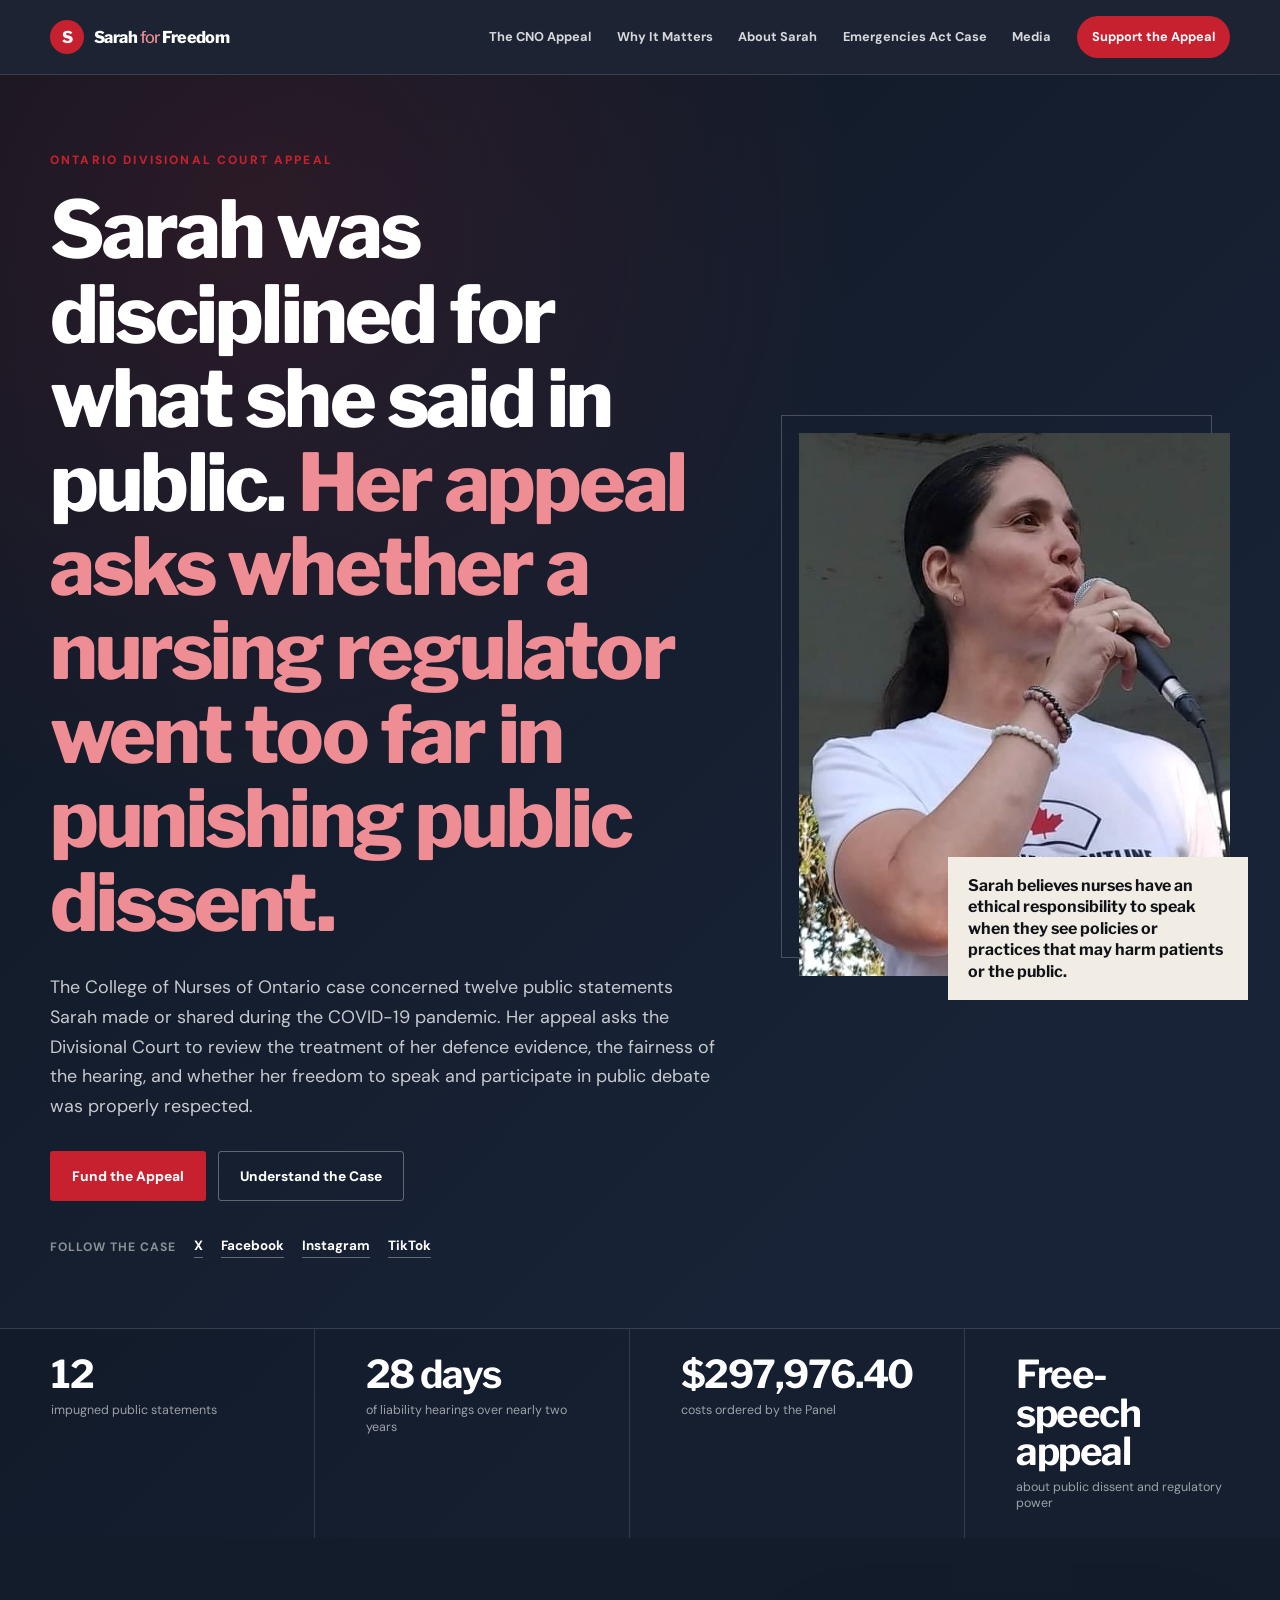
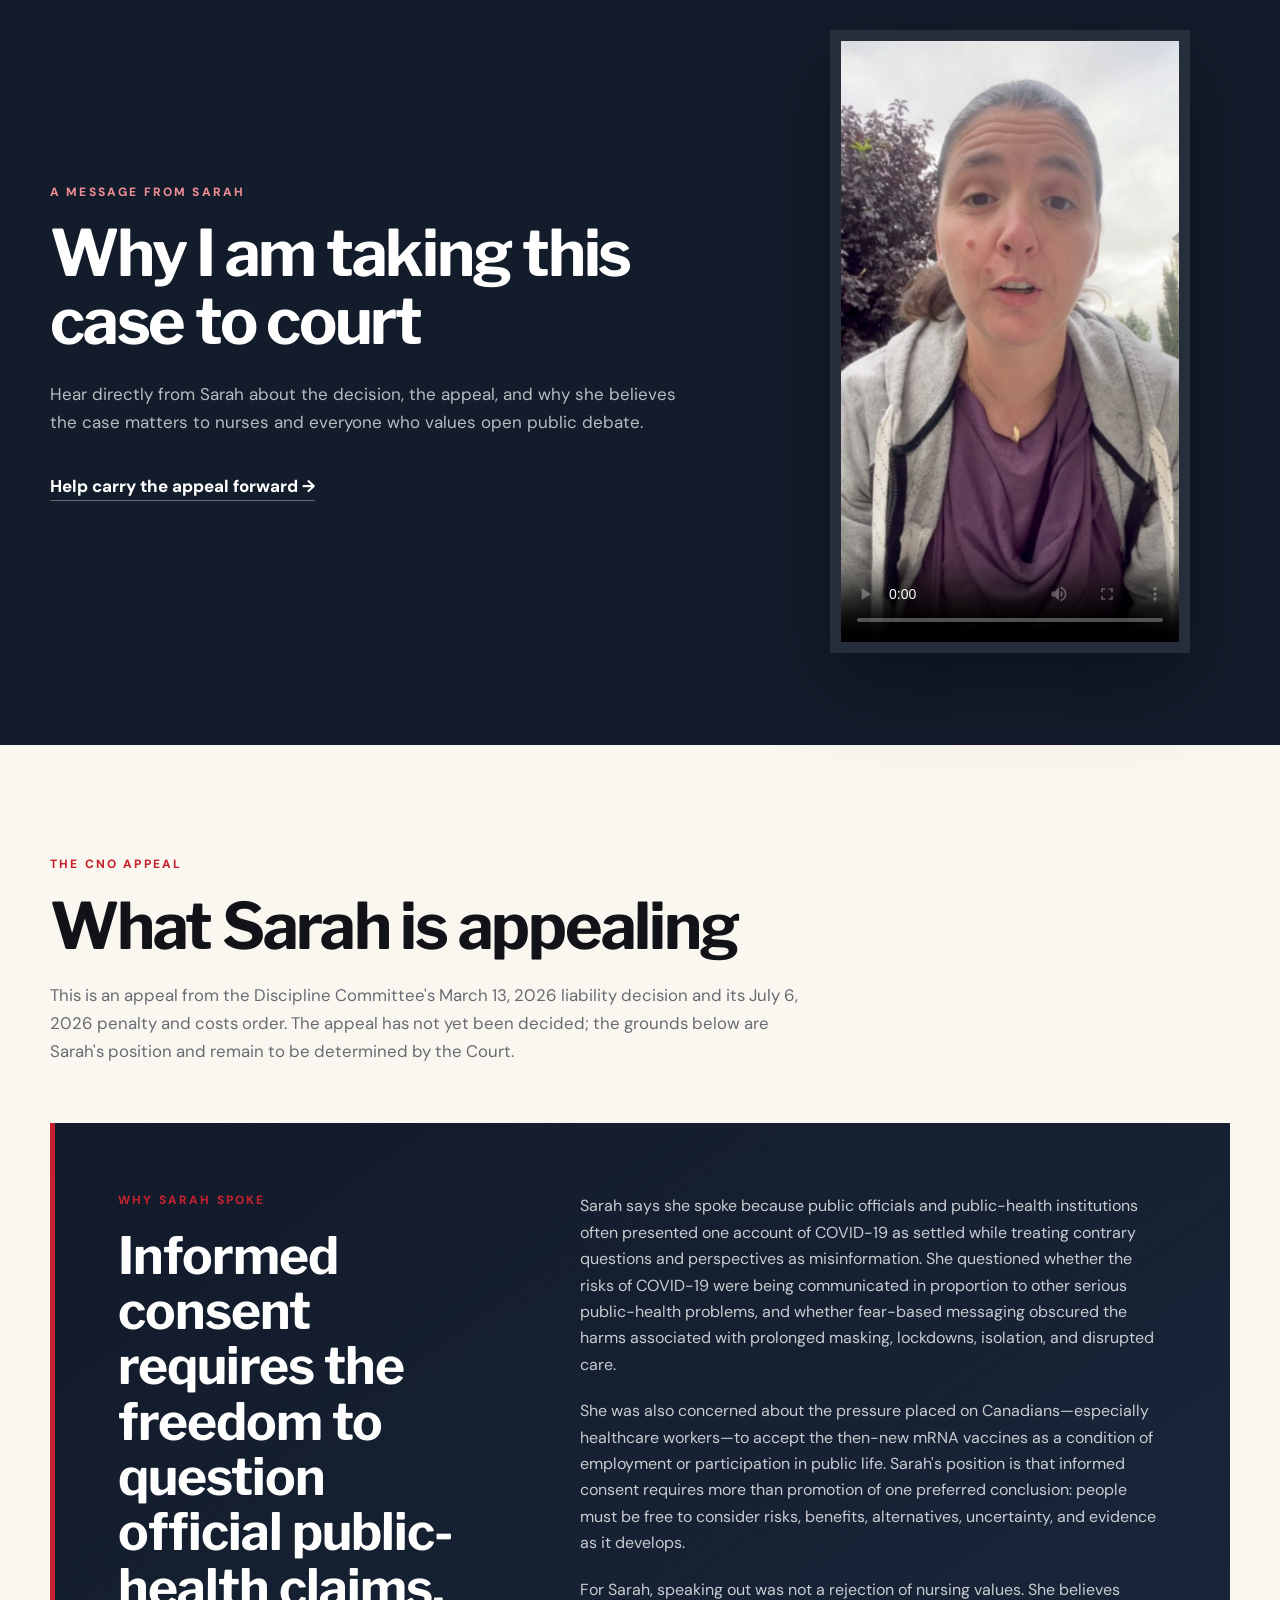
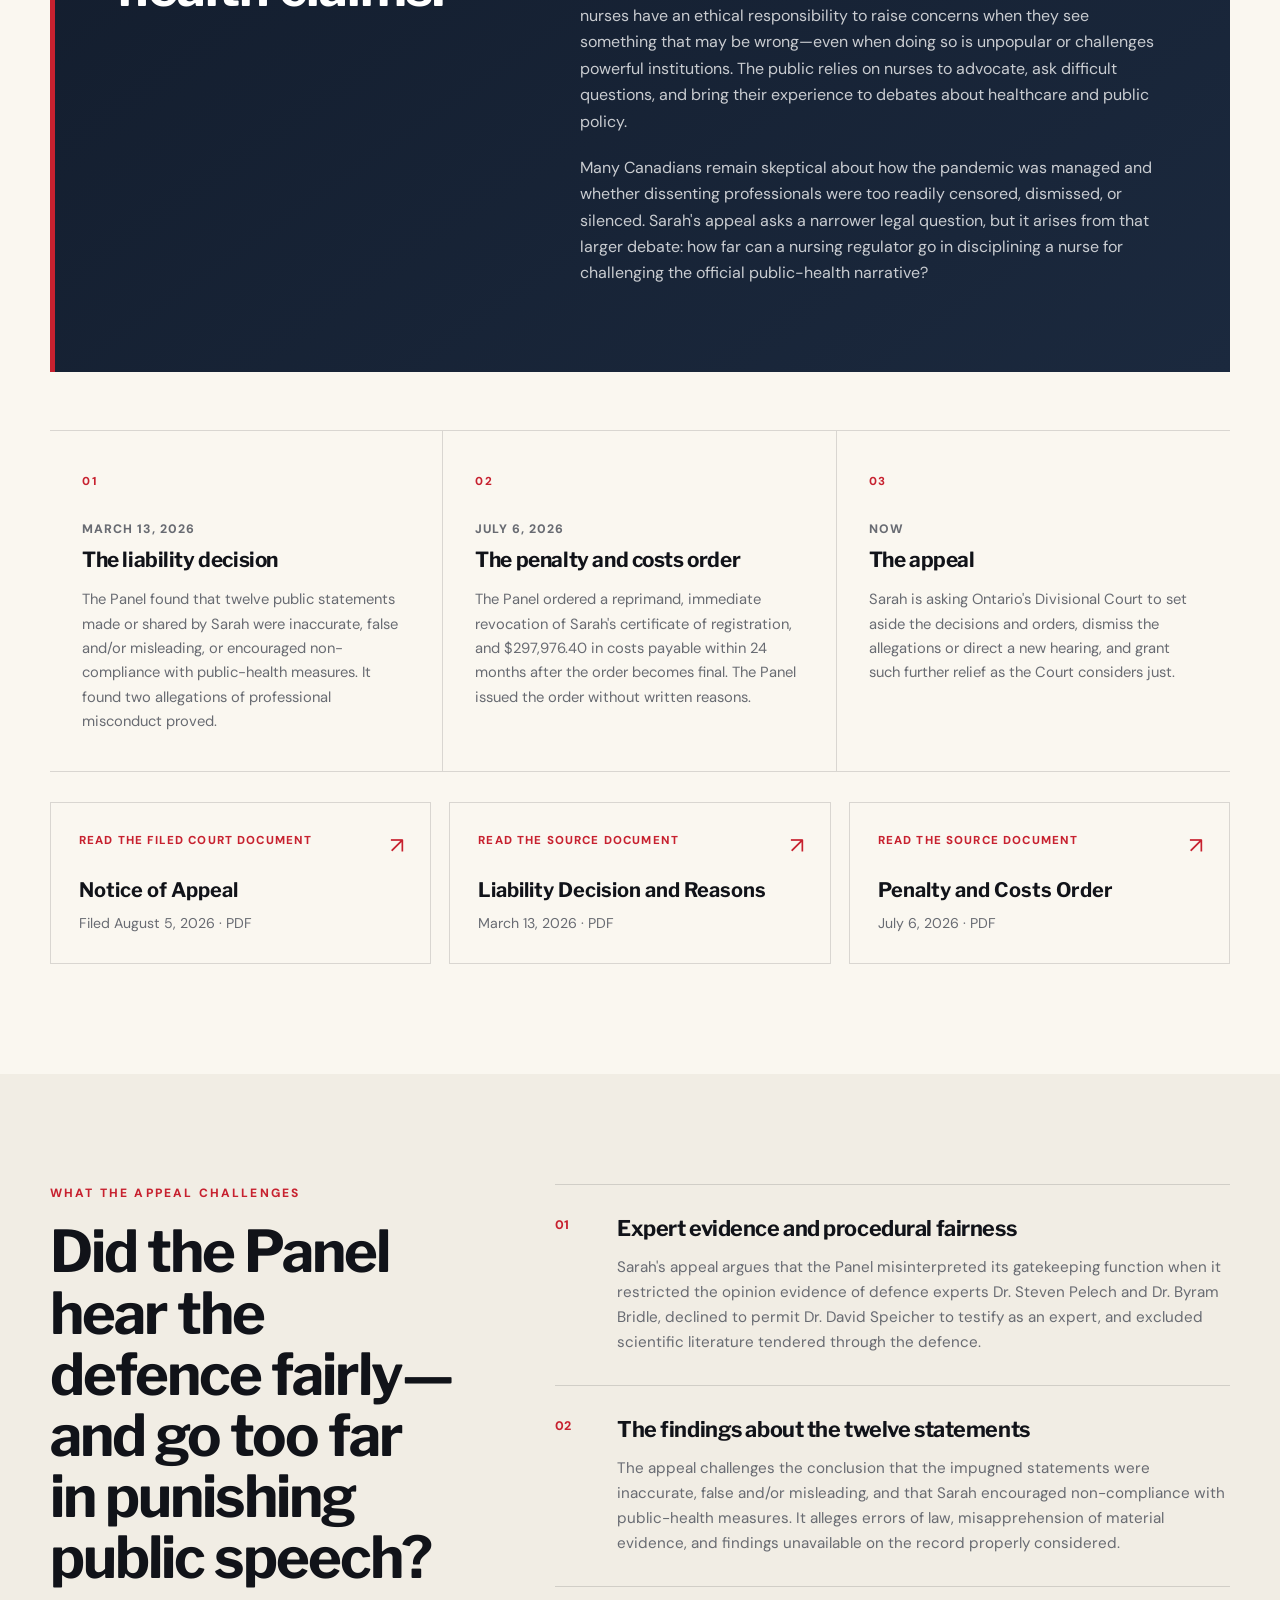
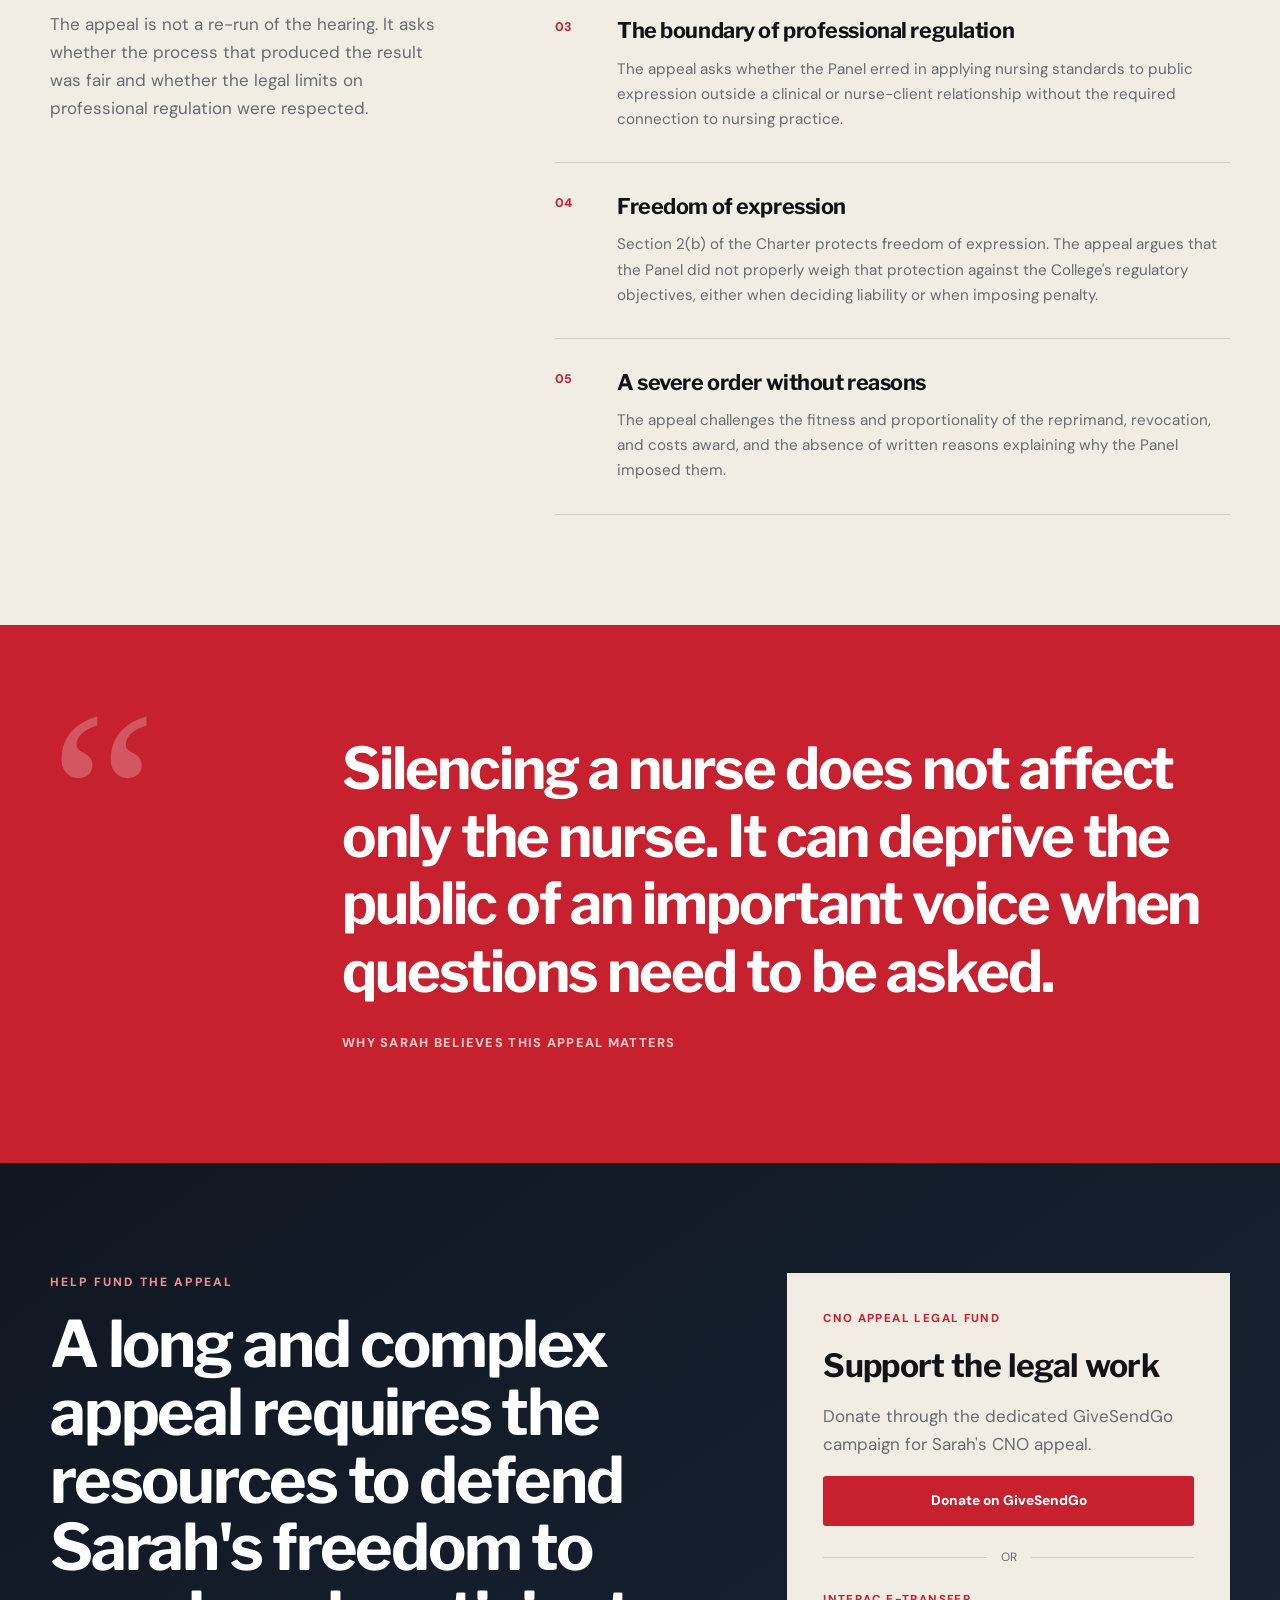
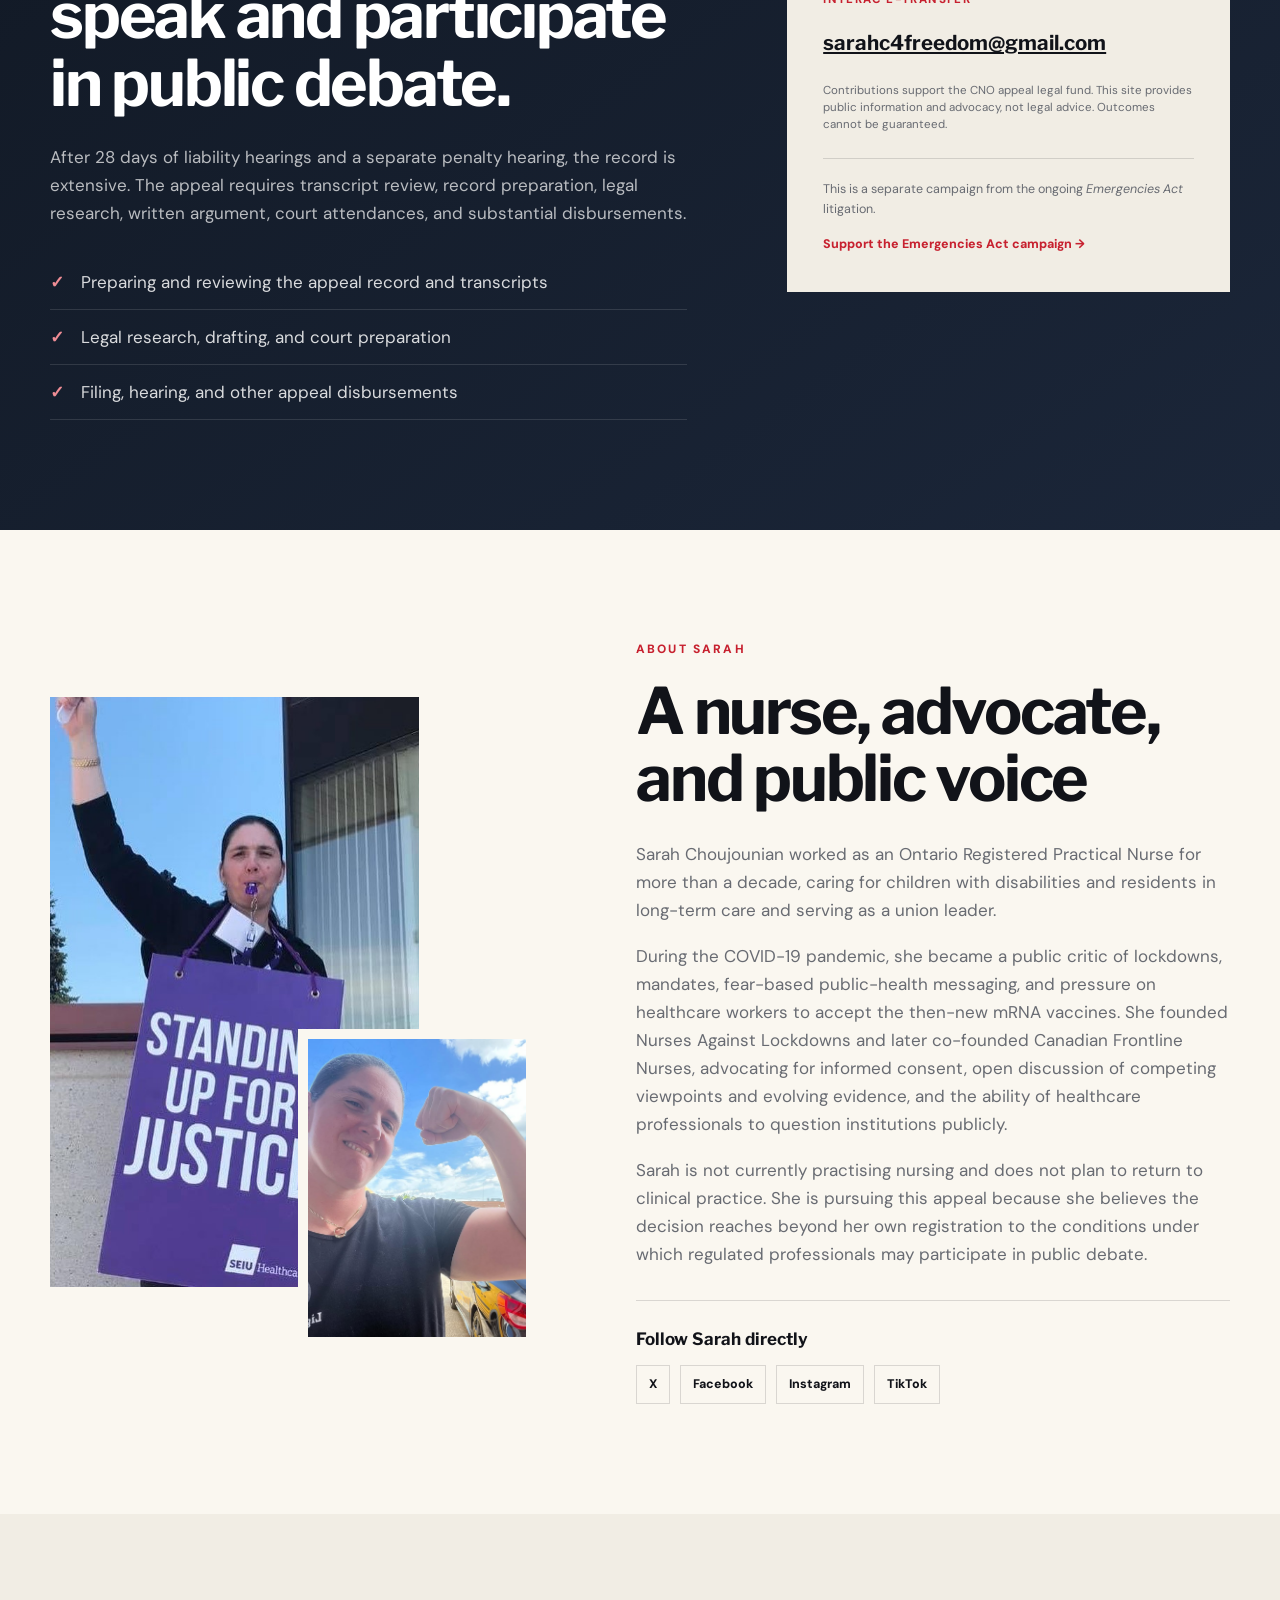
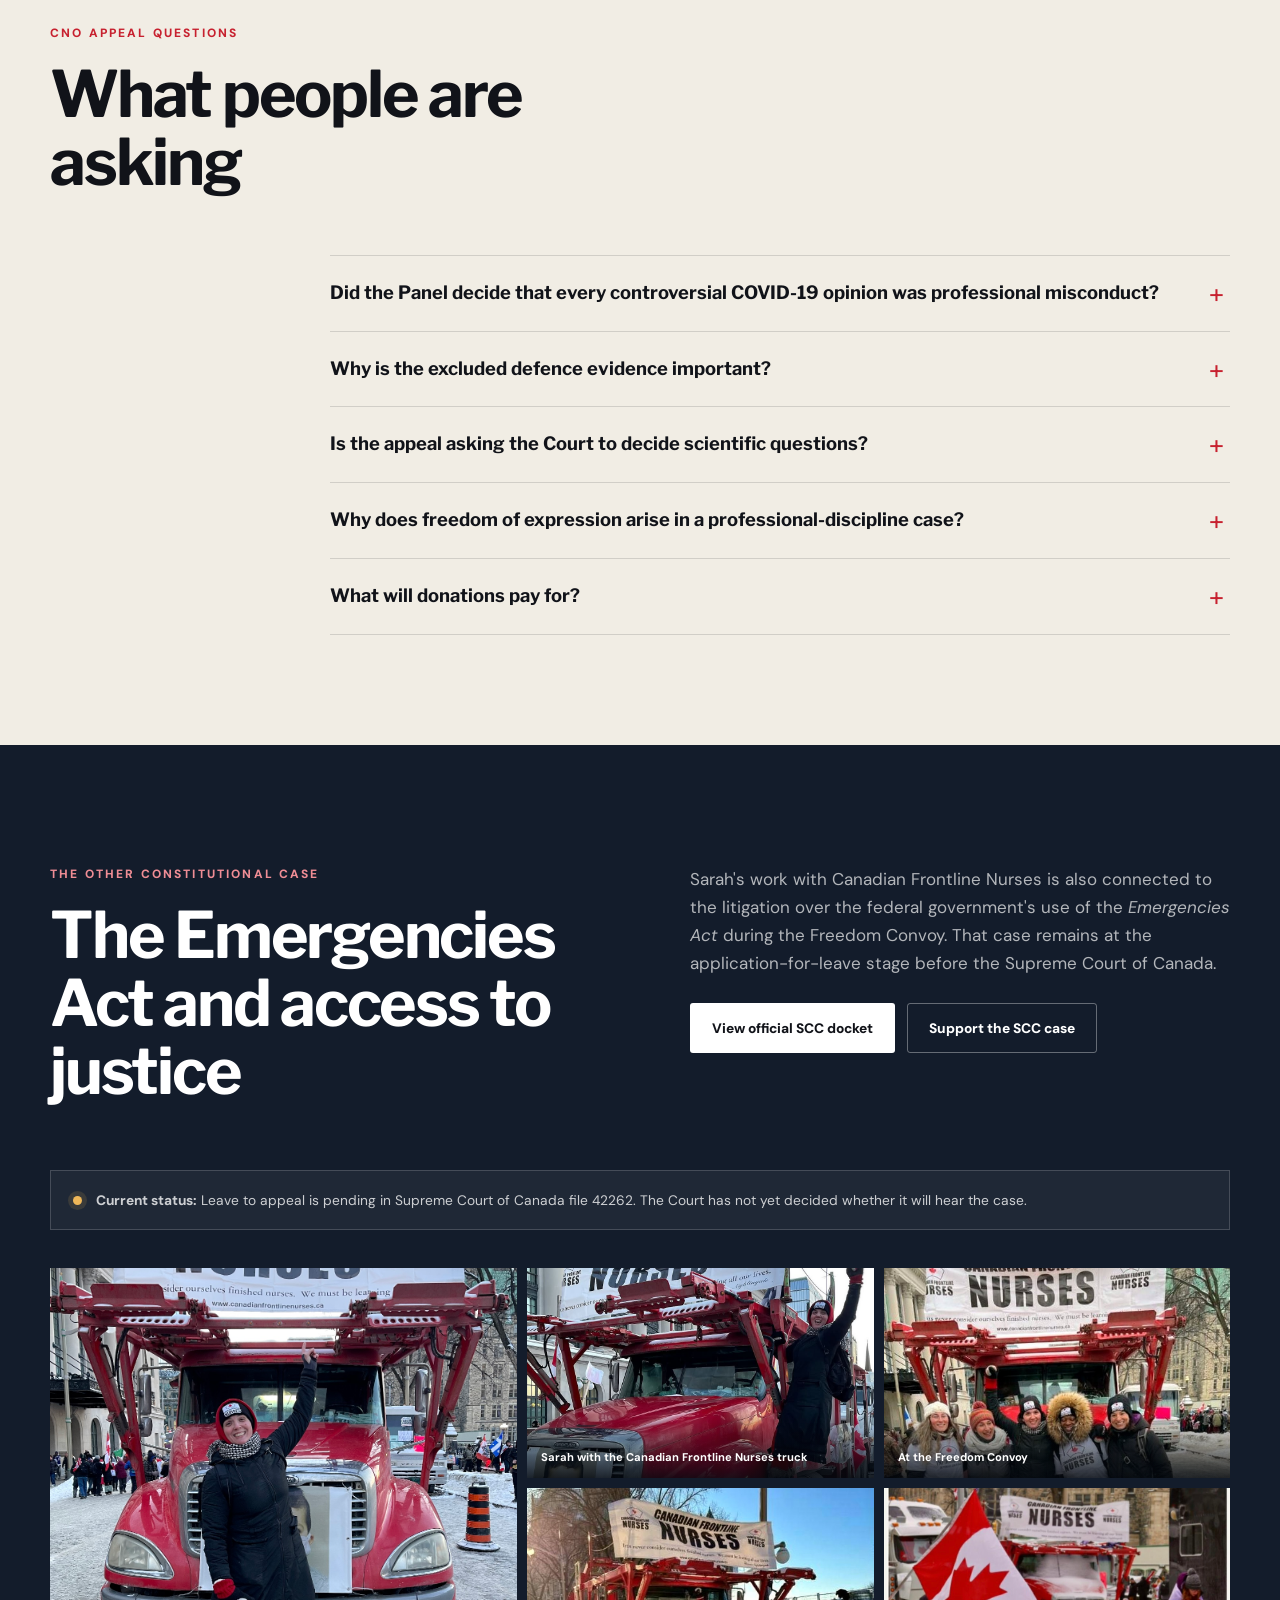
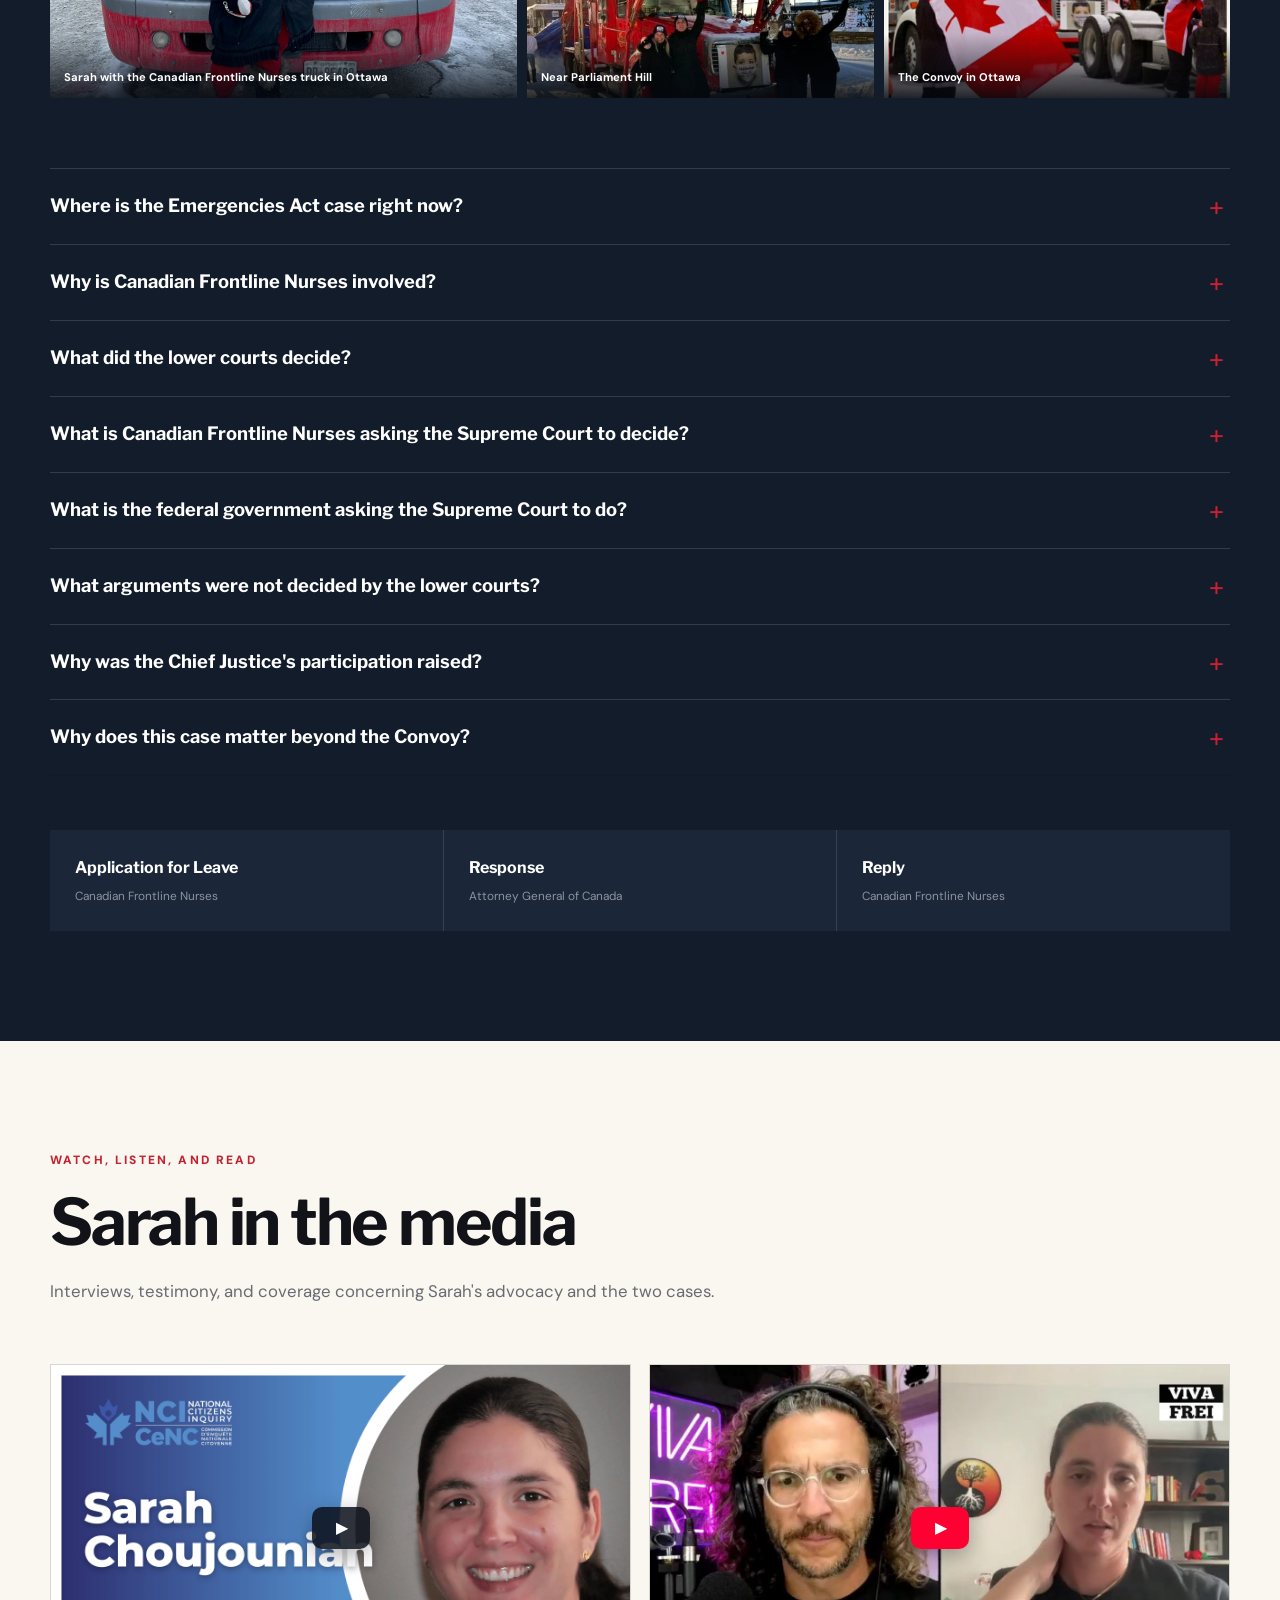
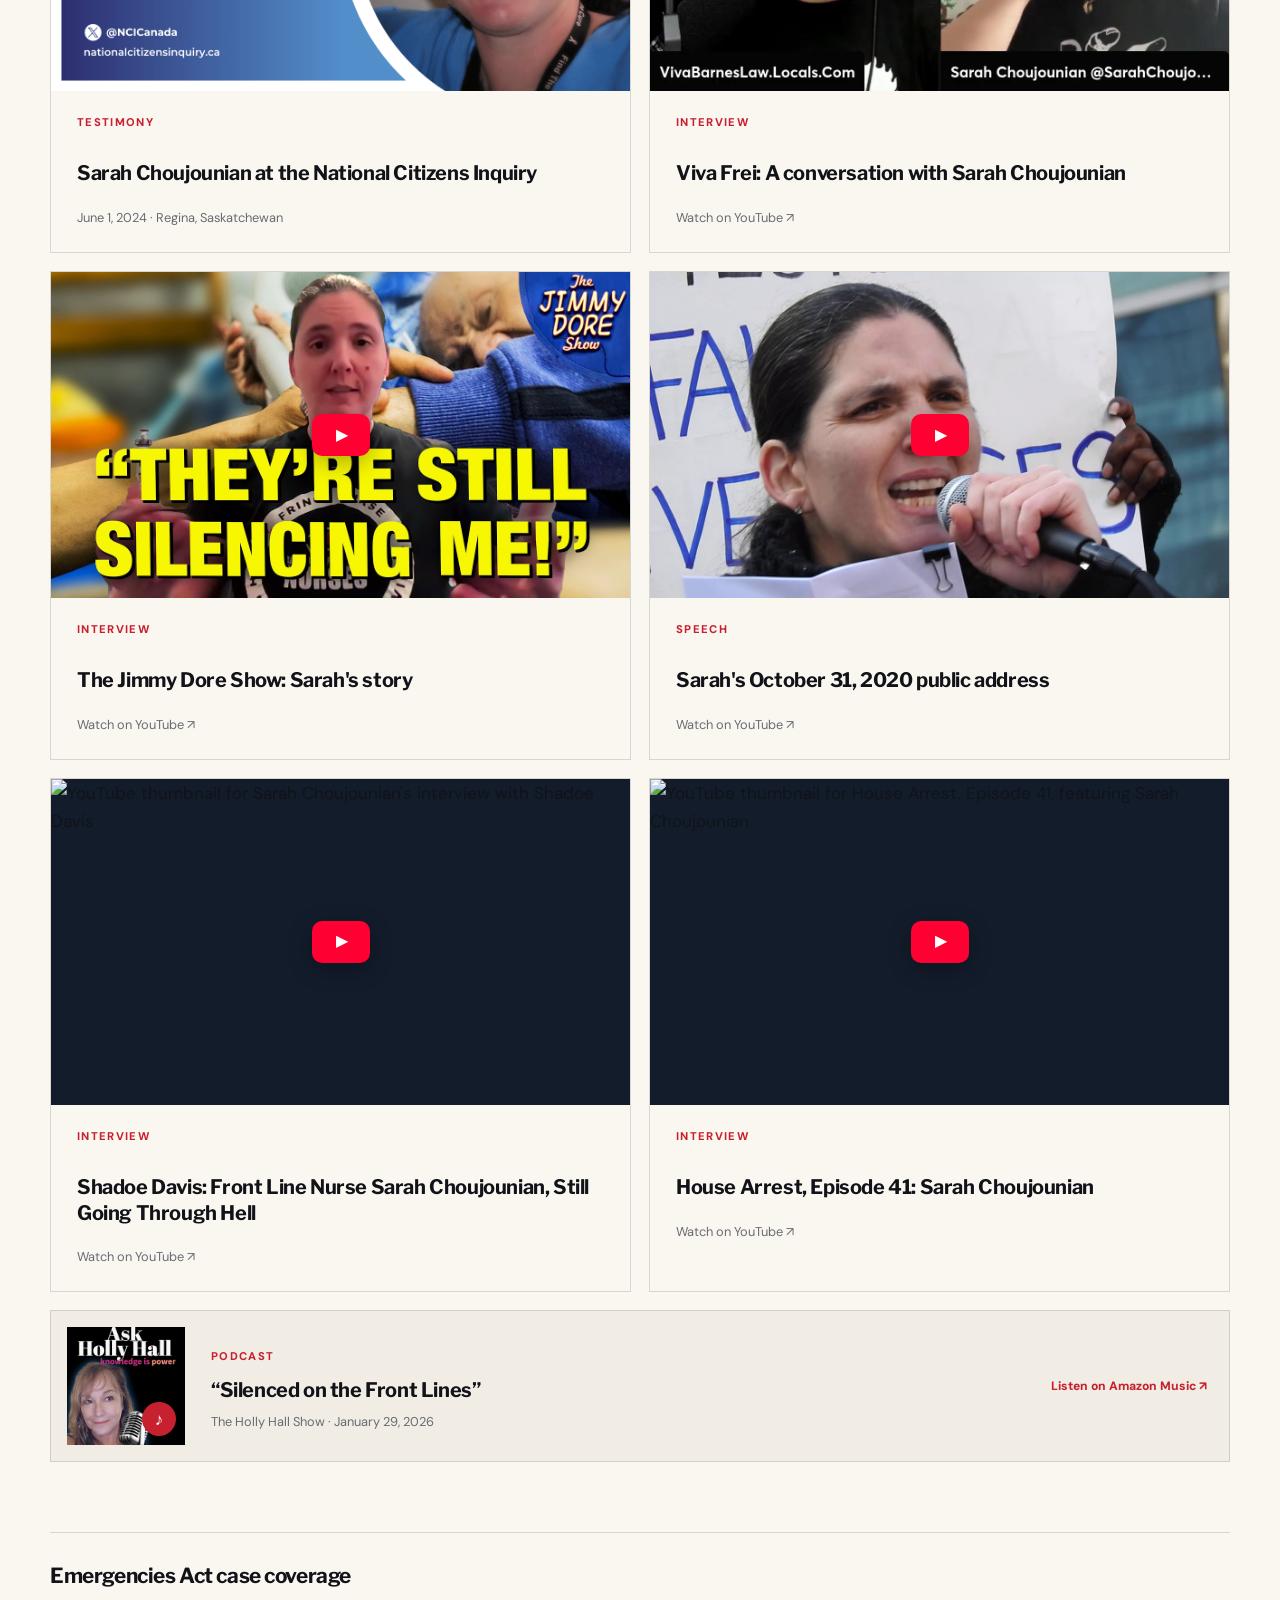
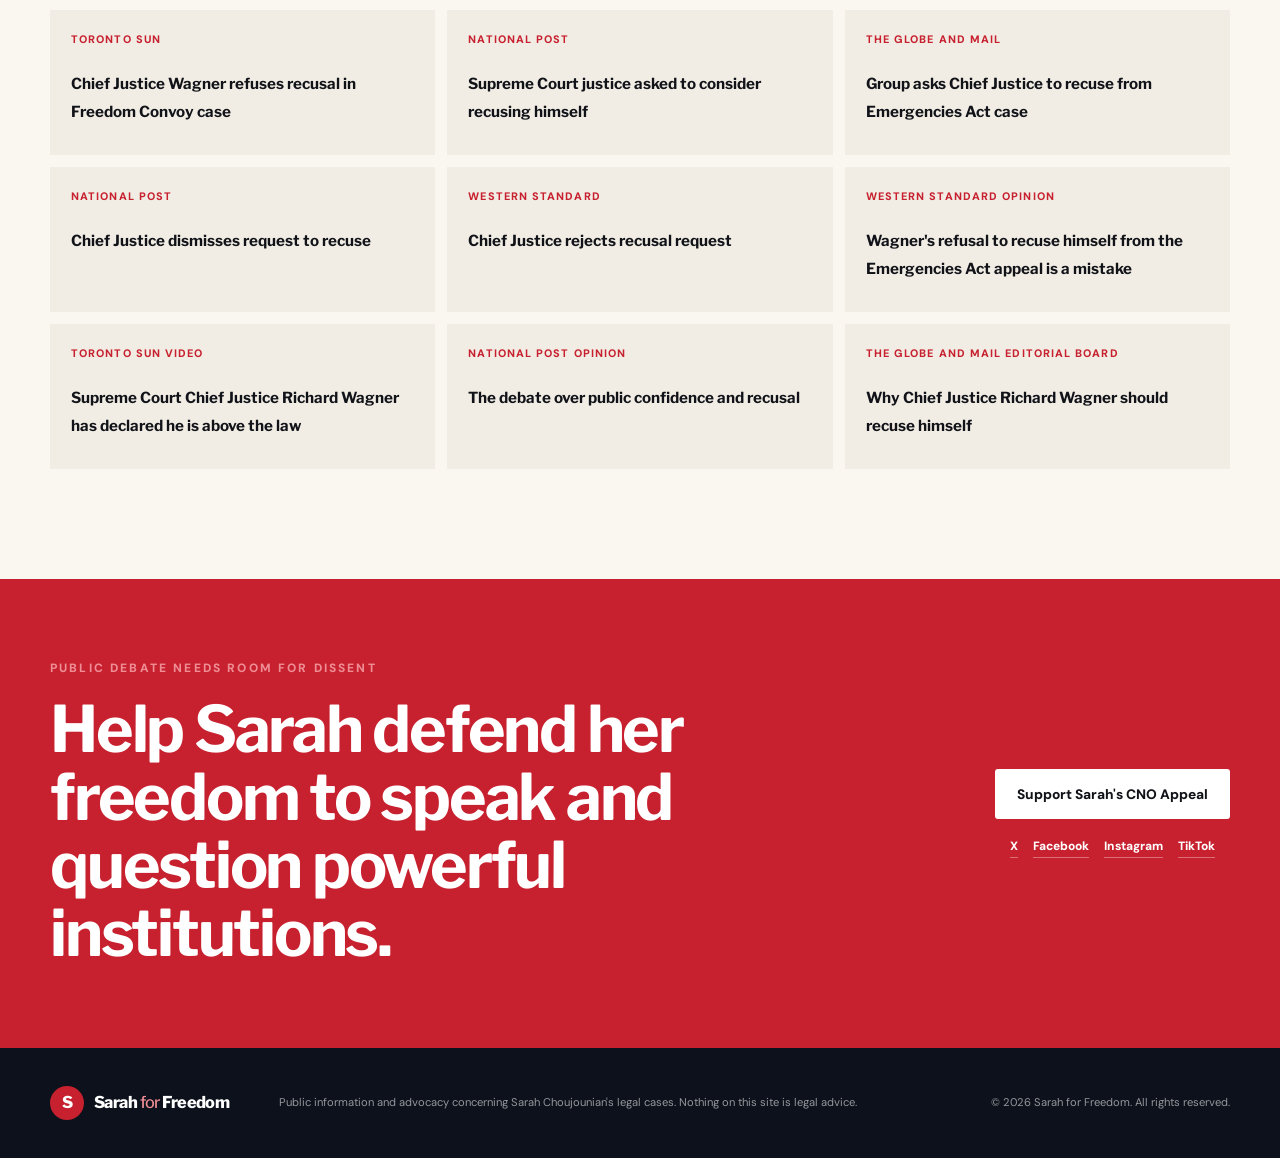
==== commit 017f5016: "Add two Sarah interviews" ====
--- a/index.html
+++ b/index.html
@@ -424,6 +424,28 @@
             <p>Watch on YouTube <span aria-hidden="true">↗</span></p>
           </span>
         </a>
+        <a class="media-card has-thumbnail" href="https://www.youtube.com/watch?v=AKImQSWI-OM" target="_blank" rel="noopener noreferrer">
+          <span class="media-thumb">
+            <img src="images/media-shadoe-davis.jpg" alt="YouTube thumbnail for Sarah Choujounian's interview with Shadoe Davis">
+            <span class="media-play media-play-youtube" aria-hidden="true">▶</span>
+          </span>
+          <span class="media-card-body">
+            <span class="media-type">Interview</span>
+            <h3>Shadoe Davis: Front Line Nurse Sarah Choujounian, Still Going Through Hell</h3>
+            <p>Watch on YouTube <span aria-hidden="true">↗</span></p>
+          </span>
+        </a>
+        <a class="media-card has-thumbnail" href="https://www.youtube.com/watch?v=gILcj1Z-5FI" target="_blank" rel="noopener noreferrer">
+          <span class="media-thumb">
+            <img src="images/media-house-arrest.jpg" alt="YouTube thumbnail for House Arrest, Episode 41, featuring Sarah Choujounian">
+            <span class="media-play media-play-youtube" aria-hidden="true">▶</span>
+          </span>
+          <span class="media-card-body">
+            <span class="media-type">Interview</span>
+            <h3>House Arrest, Episode 41: Sarah Choujounian</h3>
+            <p>Watch on YouTube <span aria-hidden="true">↗</span></p>
+          </span>
+        </a>
       </div>
 
       <a class="media-audio" href="https://music.amazon.co.uk/podcasts/3ab43a83-6134-481e-9e2c-5516223b0789/episodes/ae5c78e5-b02f-42d8-9eeb-806be57e6ec1/ask-holly-hall-the-holly-hall-show-silenced-on-the-front-lines-with-guest-sarah-choujounian" target="_blank" rel="noopener noreferrer">
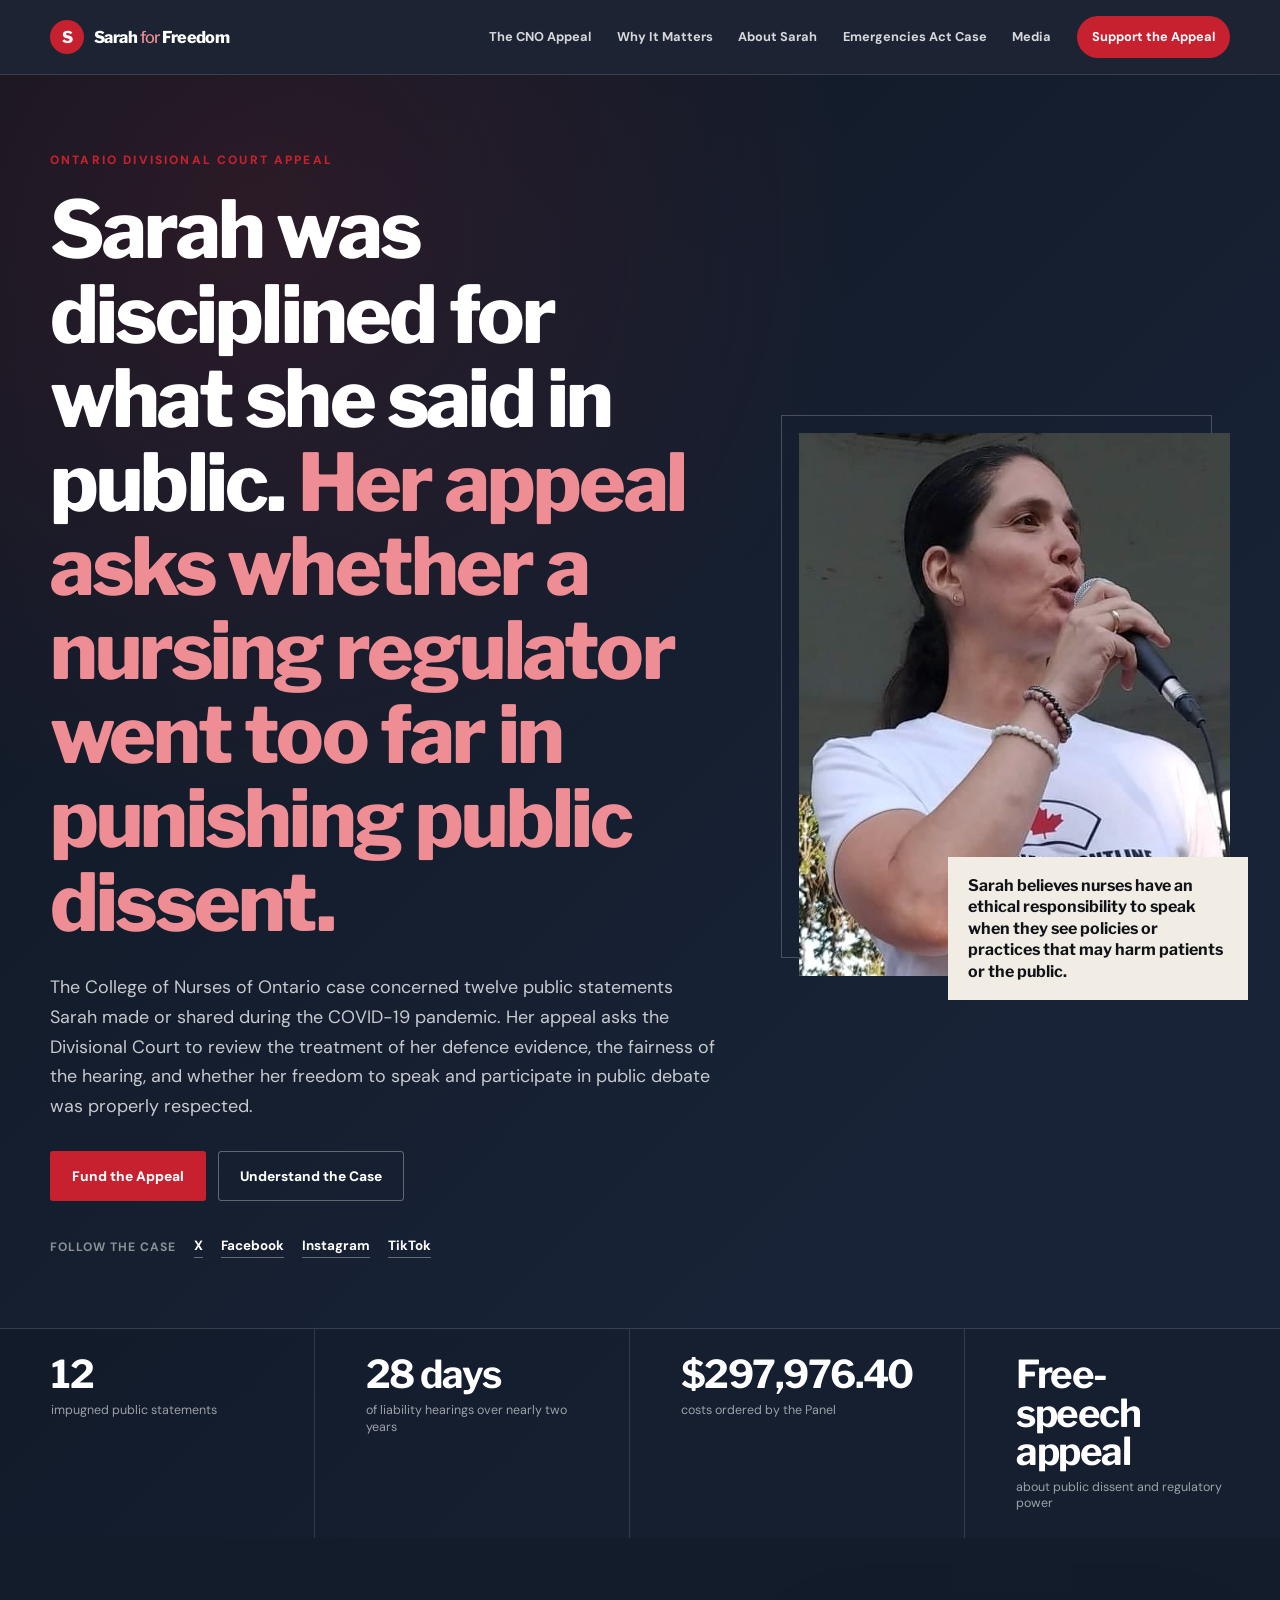
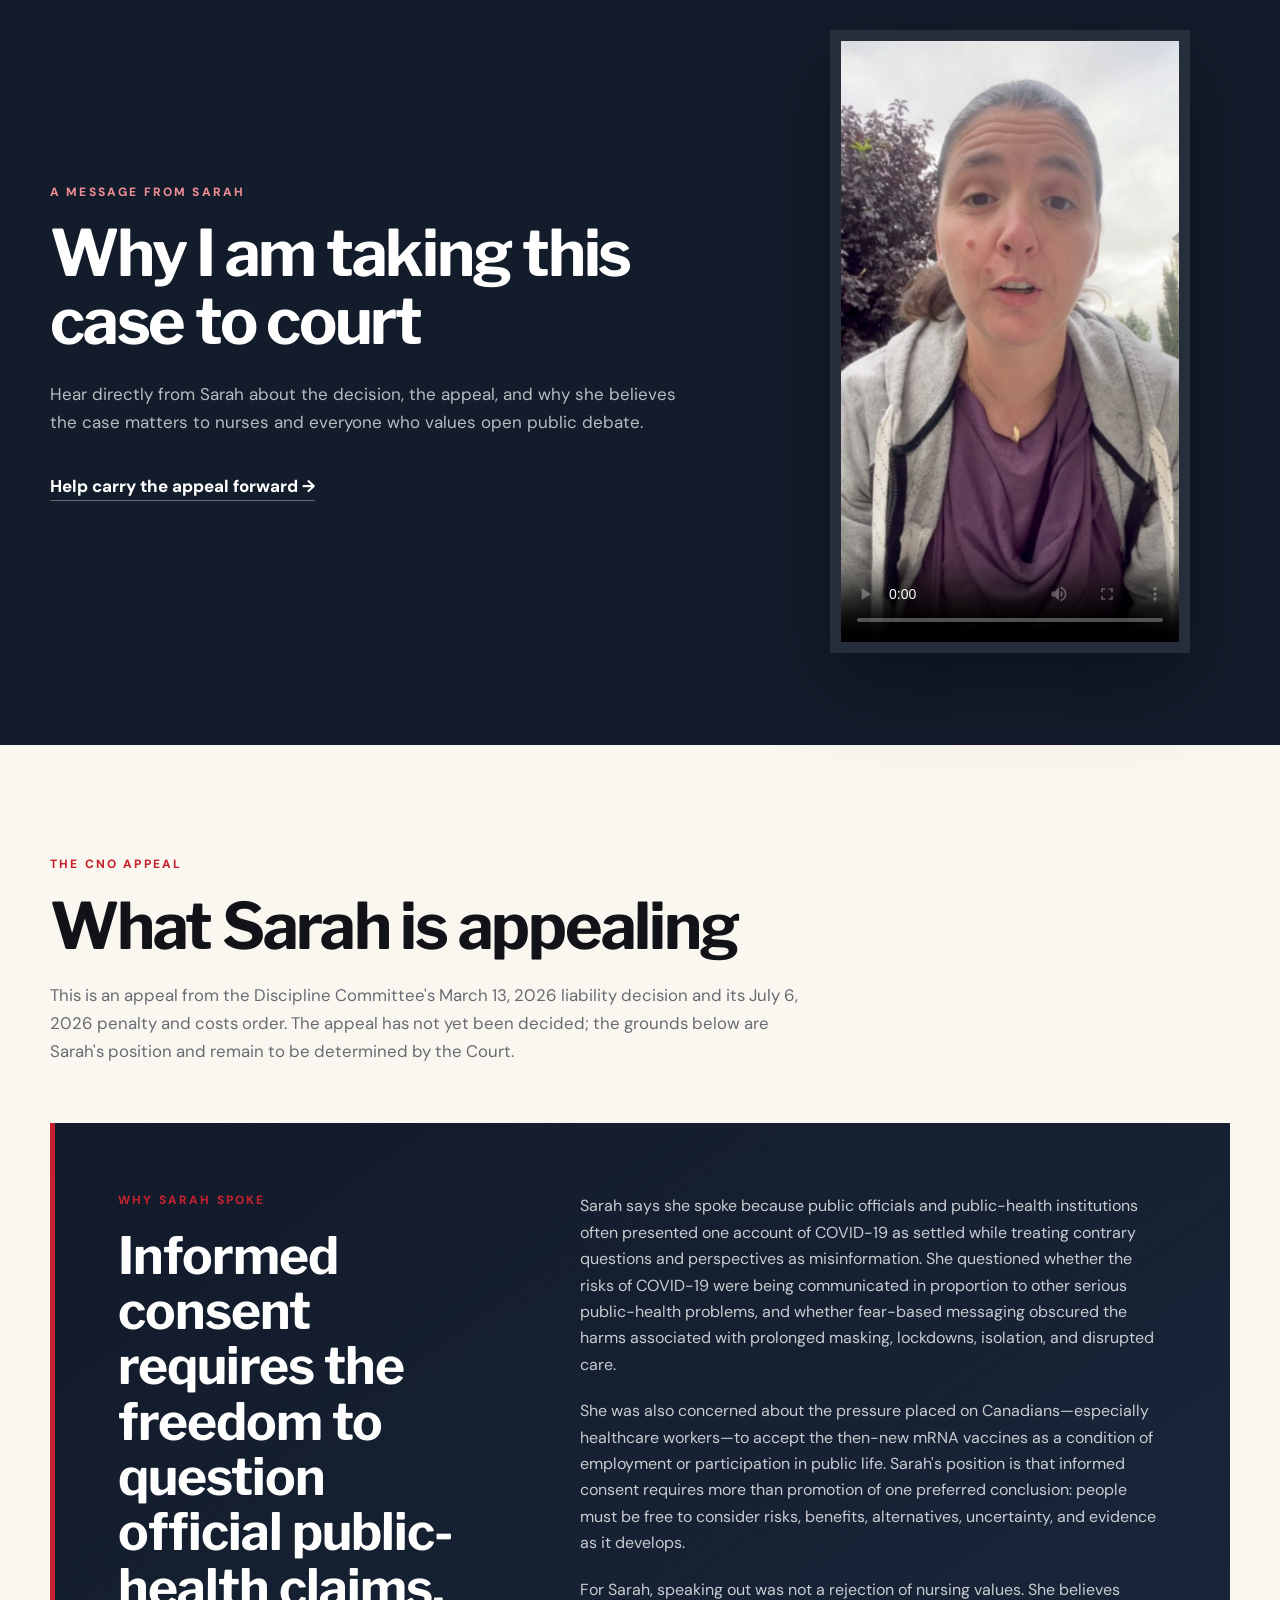
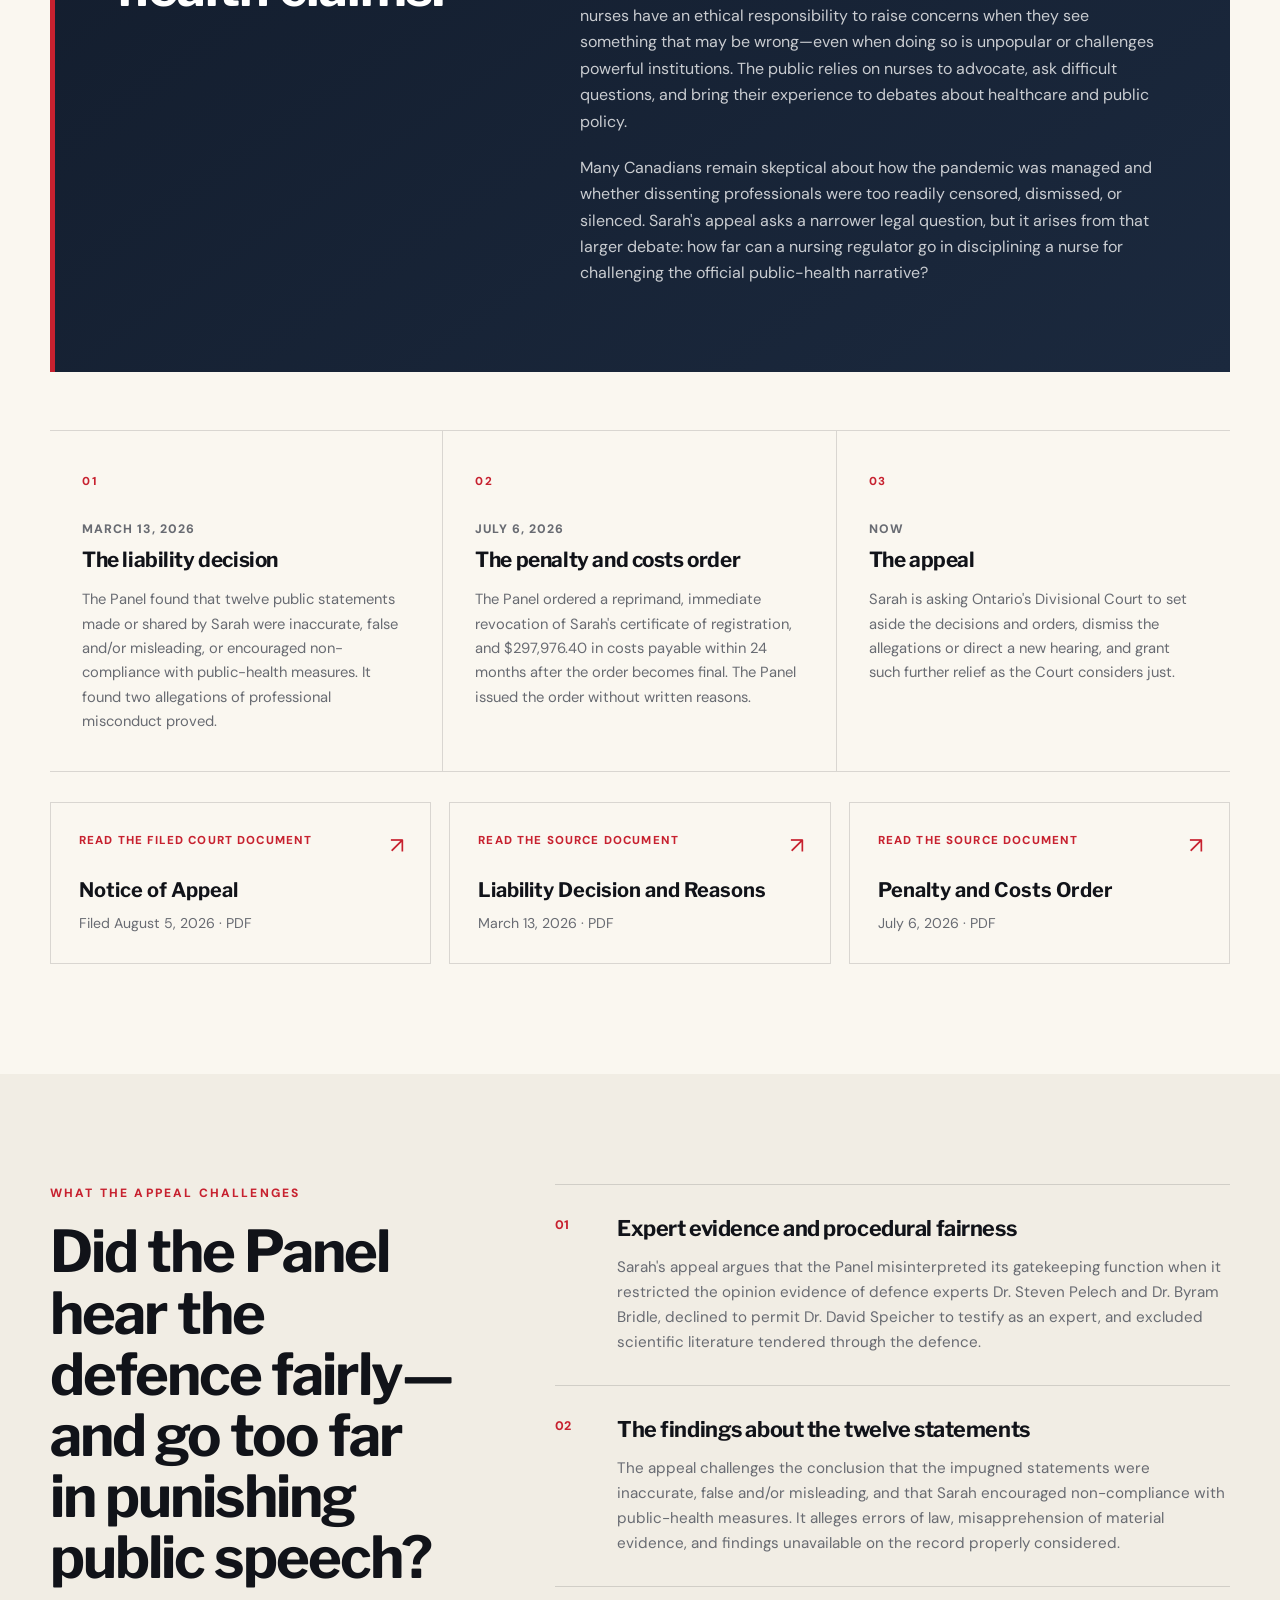
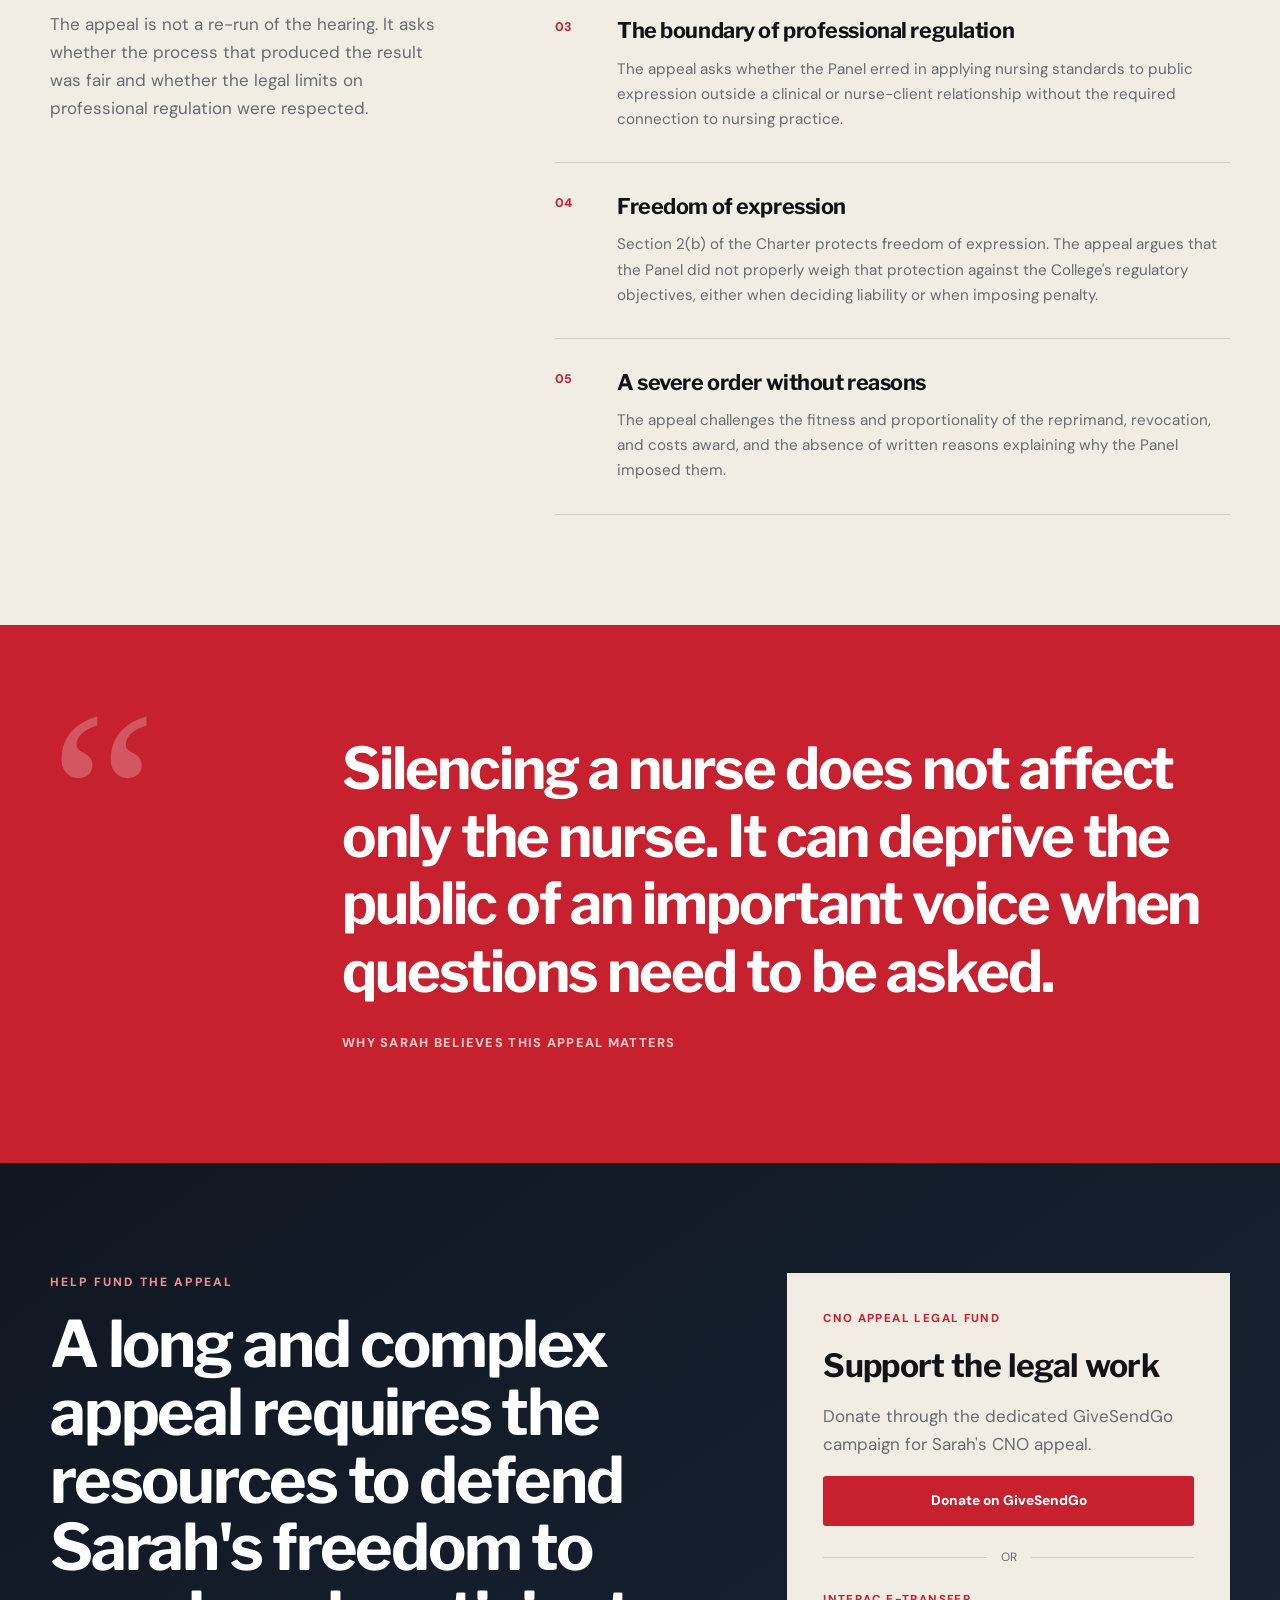
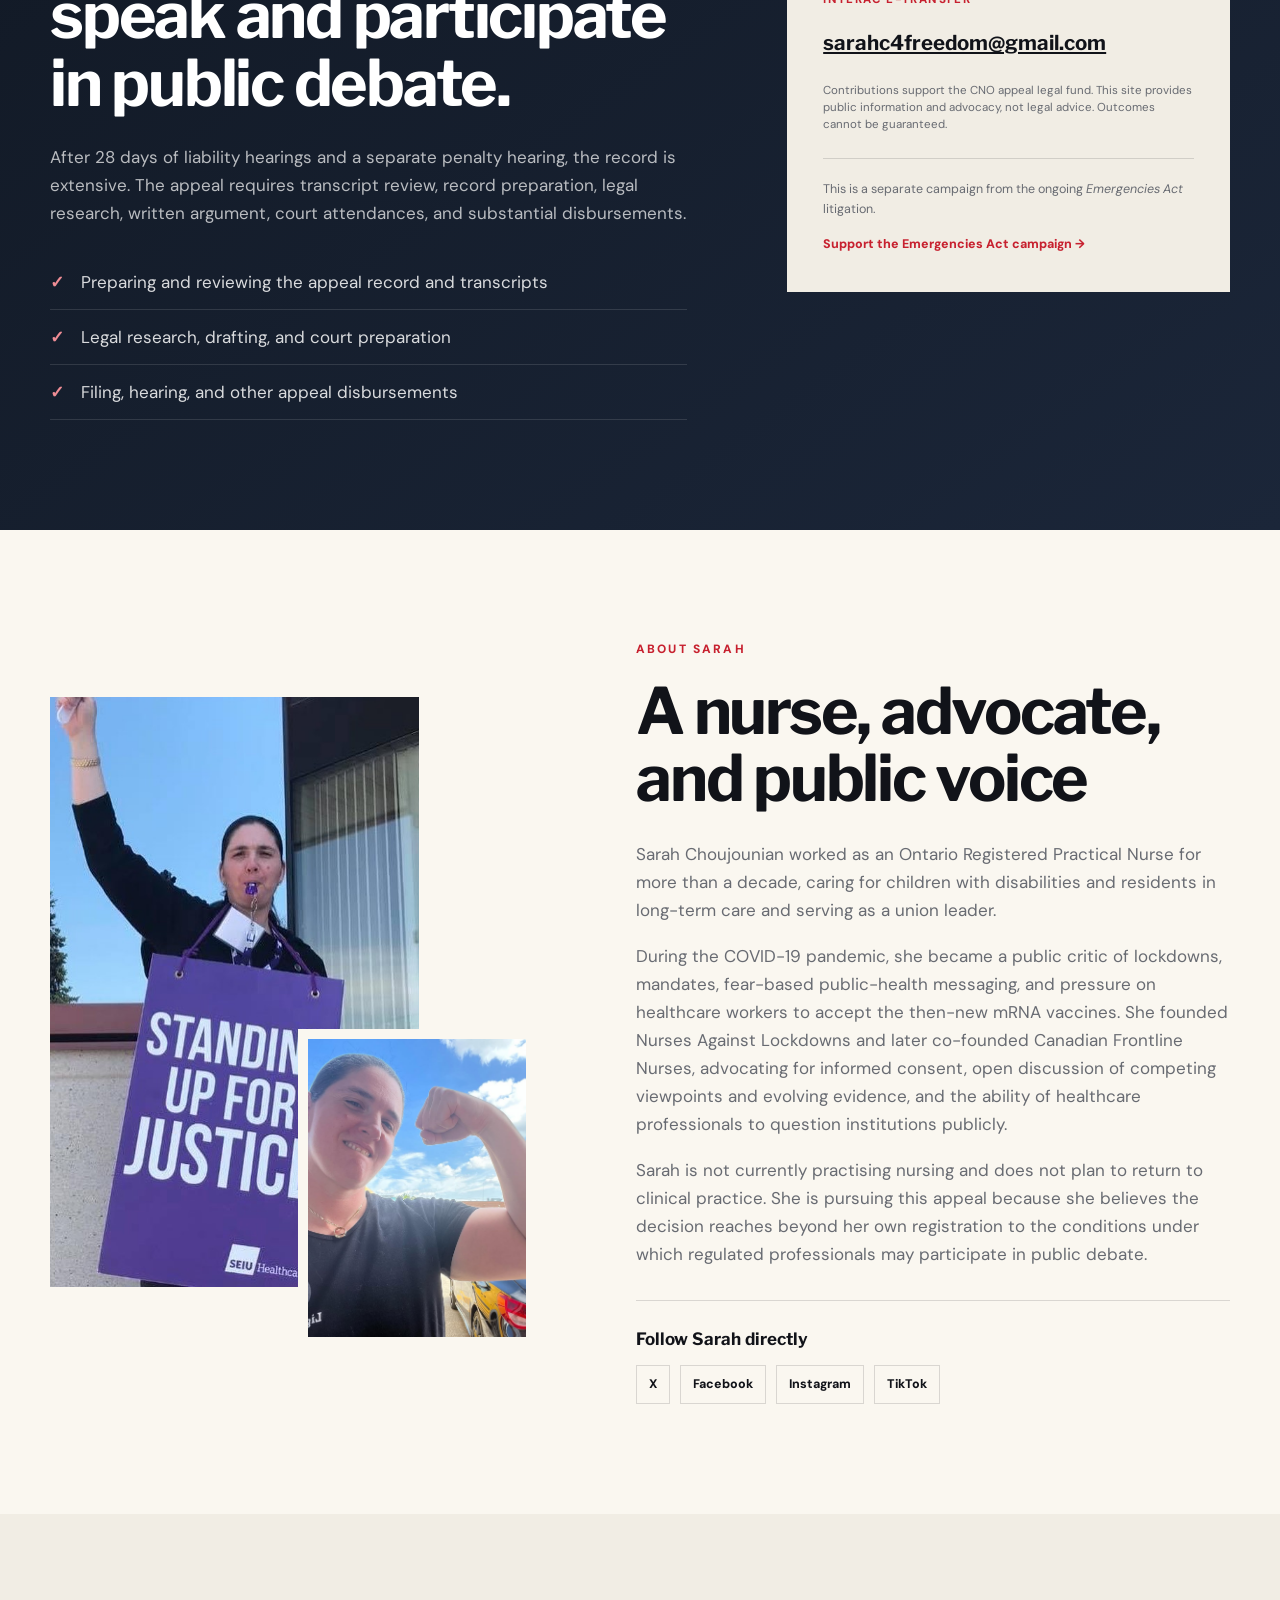
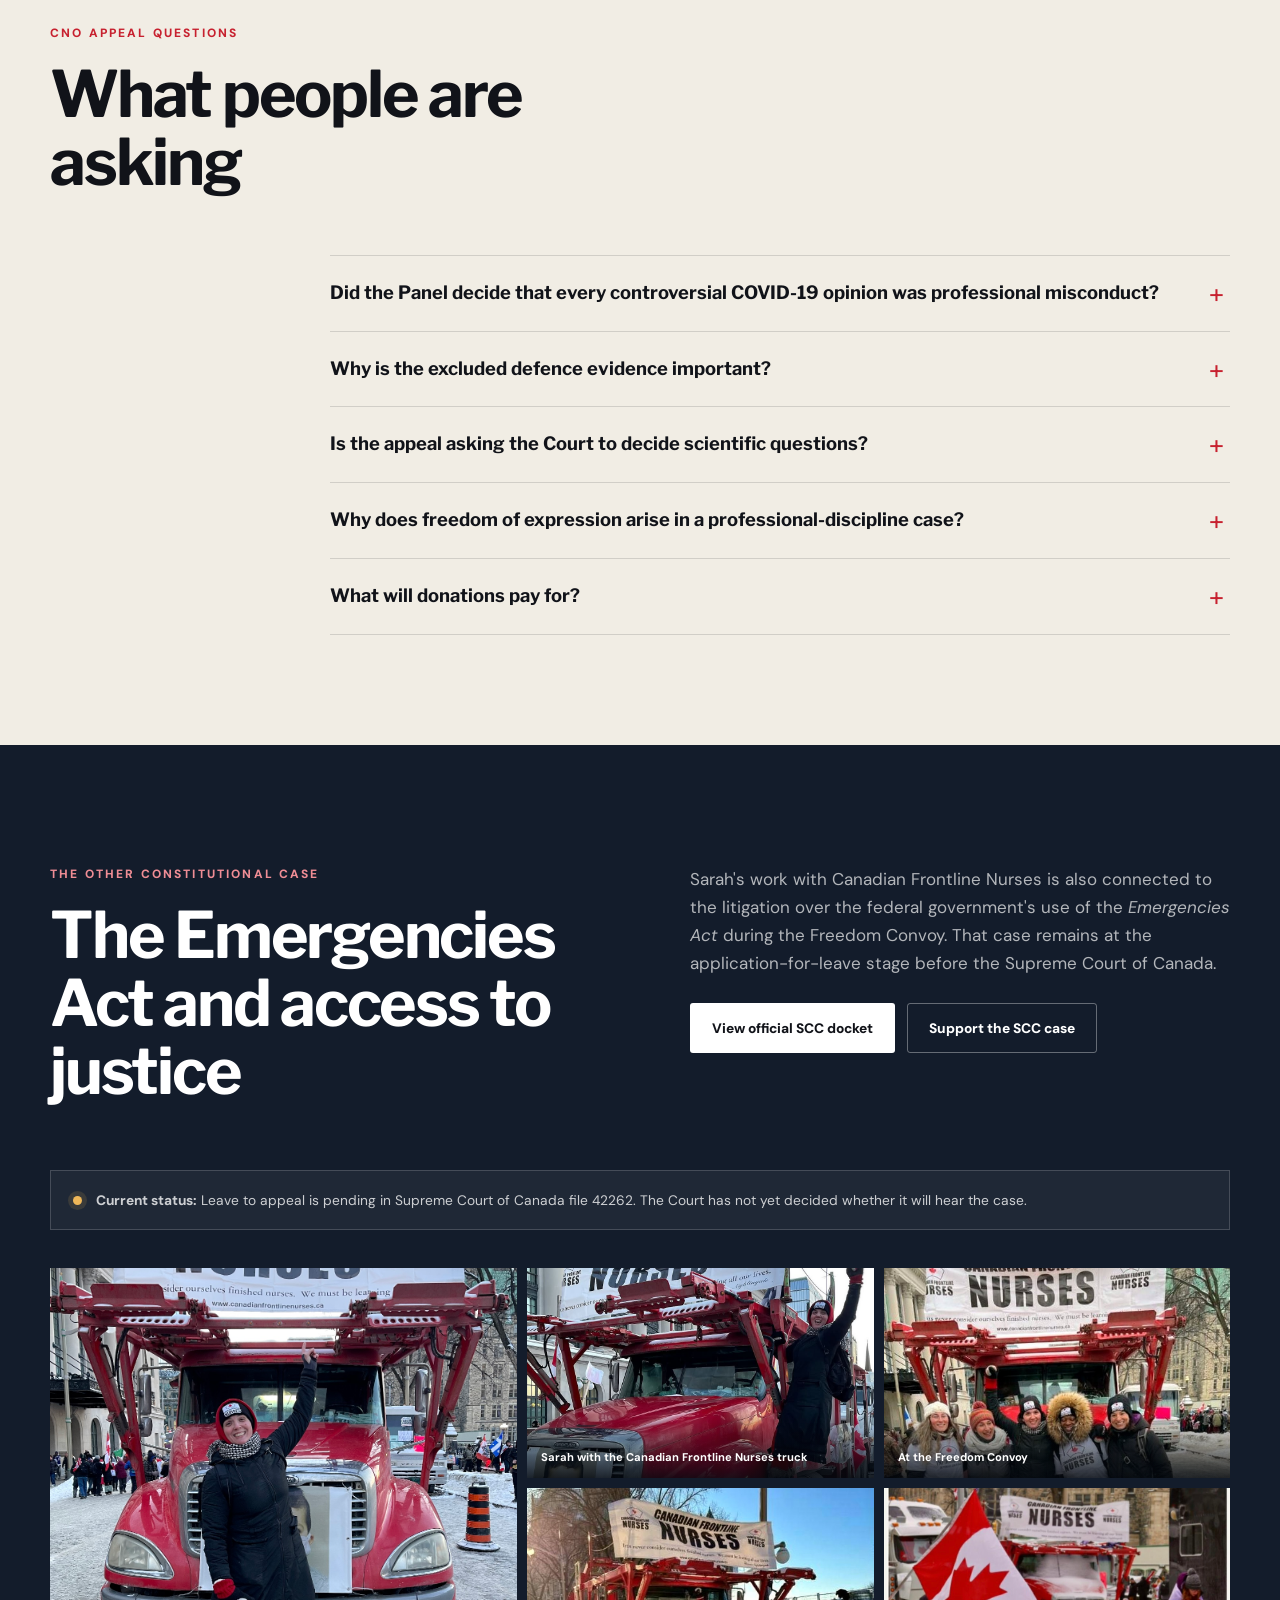
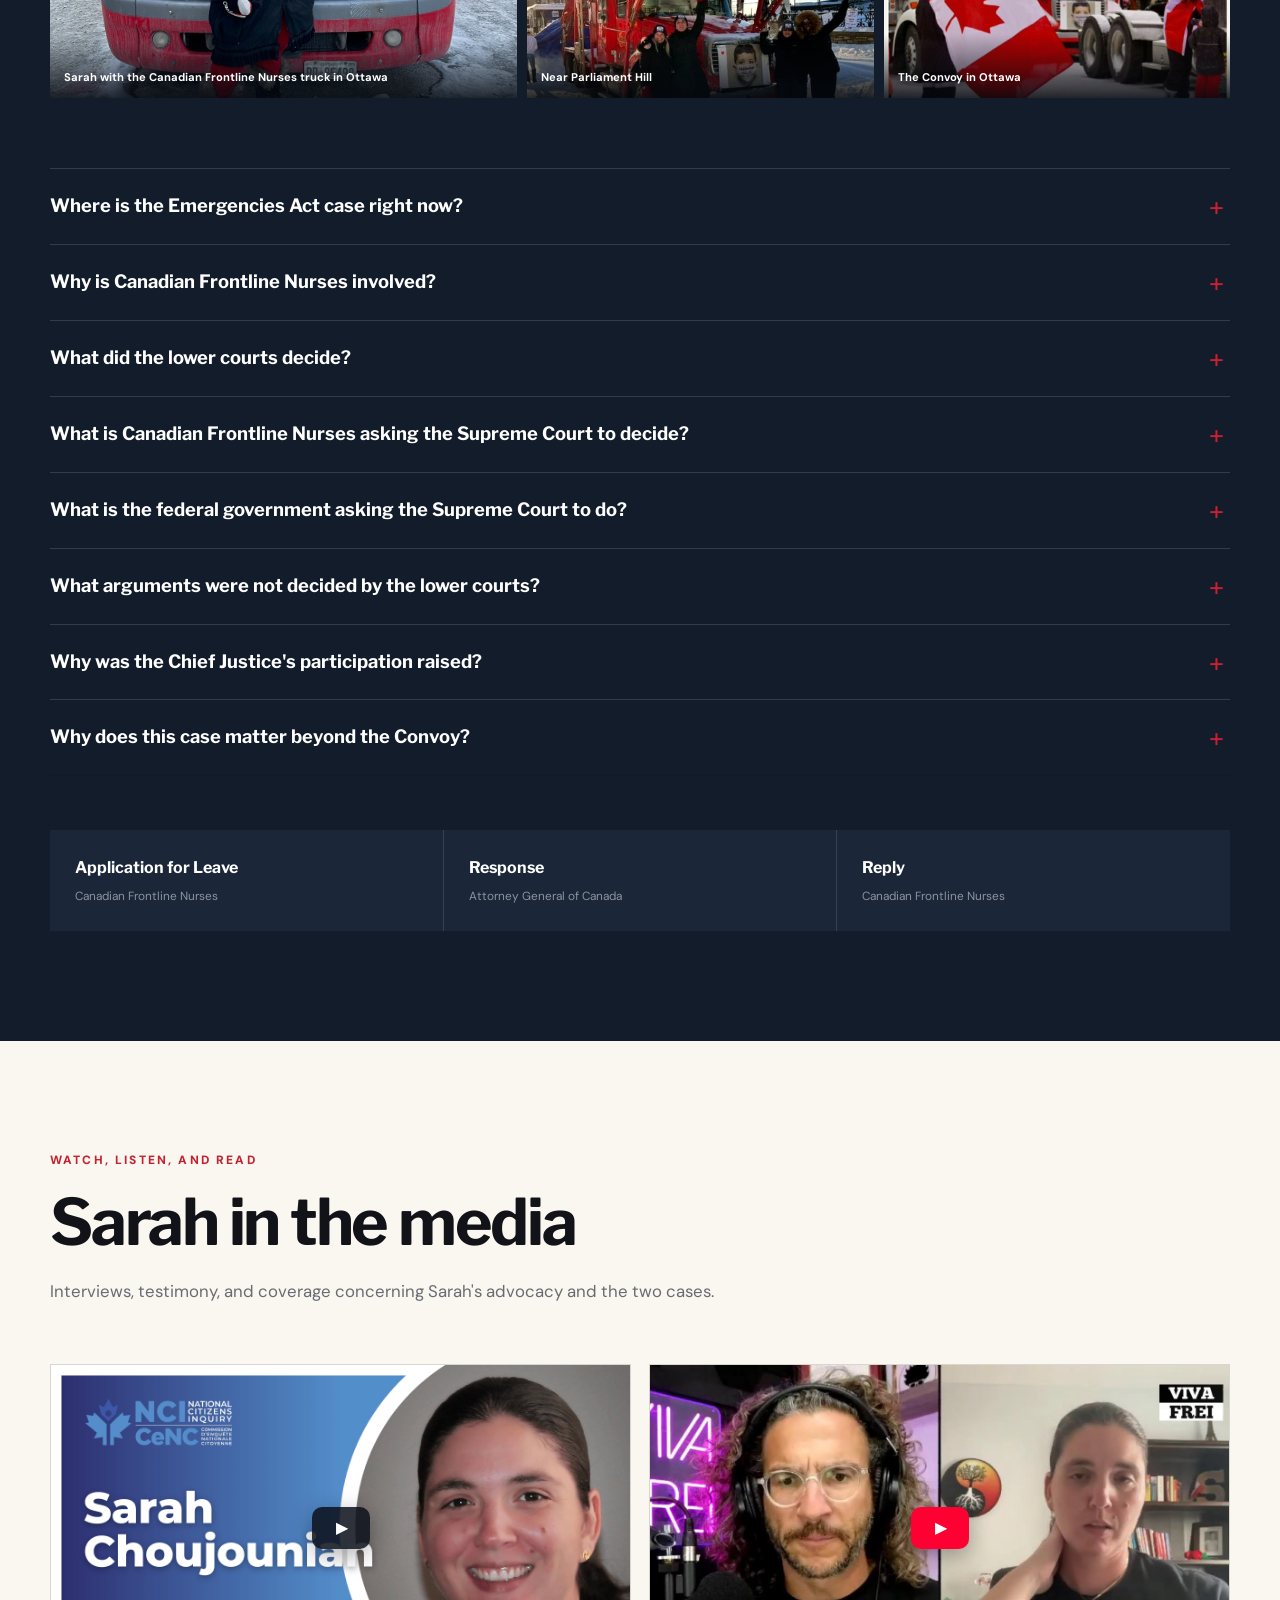
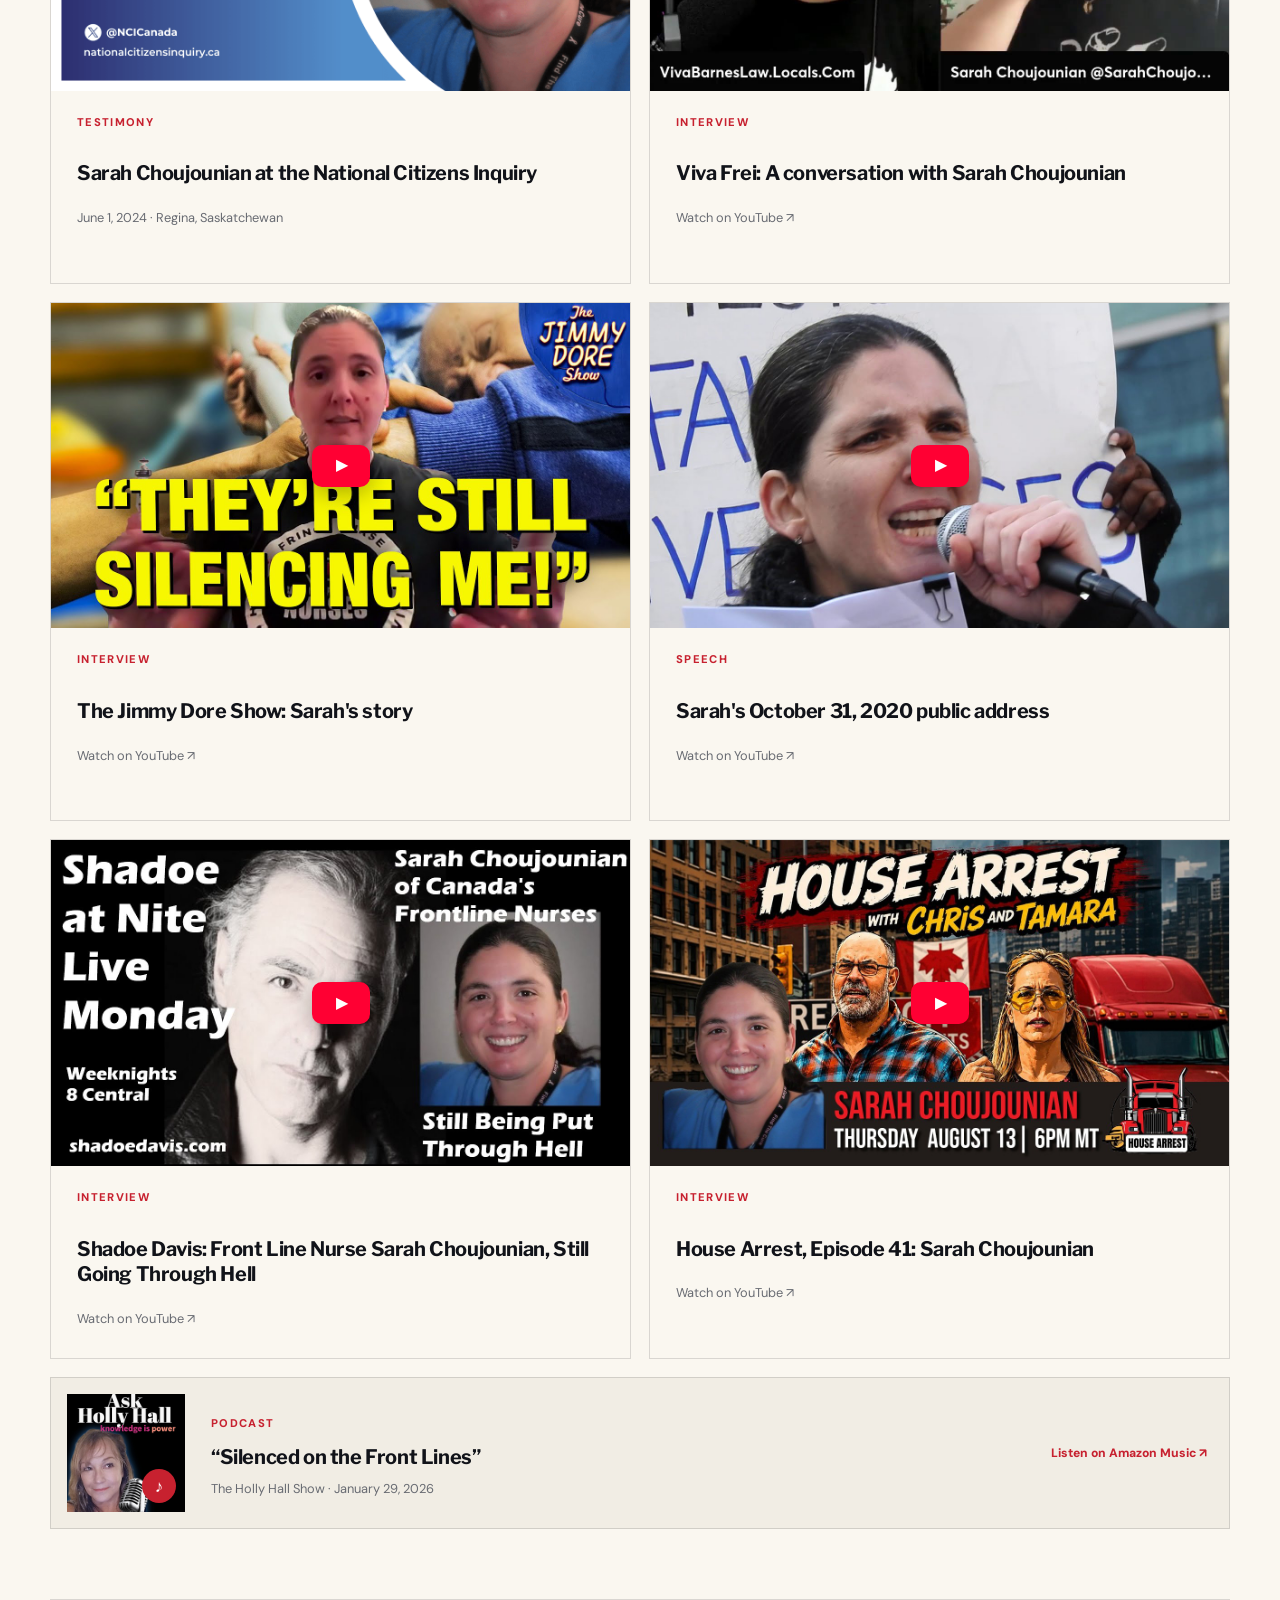
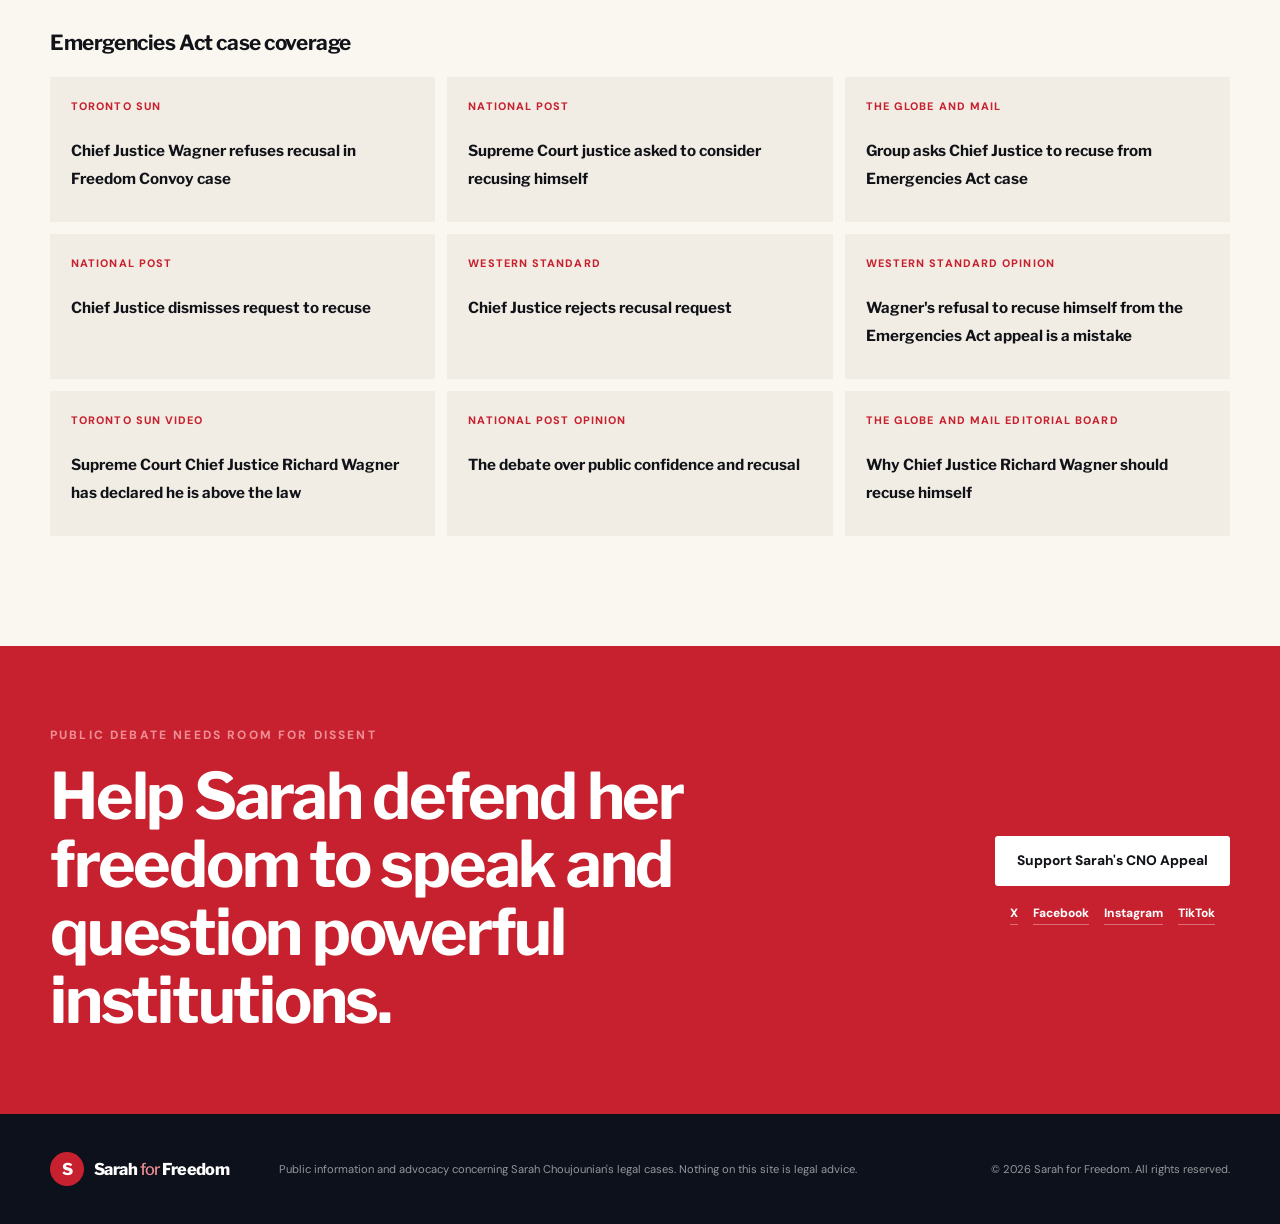
==== commit cc1359cd: "Refresh media grid styling" ====
--- a/index.html
+++ b/index.html
@@ -17,7 +17,7 @@
   <link rel="preconnect" href="https://fonts.googleapis.com">
   <link rel="preconnect" href="https://fonts.gstatic.com" crossorigin>
   <link href="https://fonts.googleapis.com/css2?family=DM+Sans:wght@400;500;600;700&amp;family=Libre+Franklin:ital,wght@0,500;0,600;0,700;0,800;1,600&amp;display=swap" rel="stylesheet">
-  <link rel="stylesheet" href="styles.css">
+  <link rel="stylesheet" href="styles.css?v=20260813-media-six">
   <script defer src="script.js"></script>
 </head>
 <body>
--- a/styles.css
+++ b/styles.css
@@ -369,7 +369,7 @@
 .media-card.has-thumbnail:hover .media-thumb img { transform: scale(1.025); }
 .media-play { position: absolute; left: 50%; top: 50%; display: grid; width: 58px; height: 42px; place-items: center; padding-left: 3px; color: var(--white); background: rgba(12,17,27,0.86); border-radius: 10px; box-shadow: 0 6px 22px rgba(0,0,0,0.3); transform: translate(-50%, -50%); font-size: 1rem; }
 .media-play-youtube { background: #ff0033; }
-.media-card-body { display: flex; min-height: 155px; flex: 1; flex-direction: column; padding: 22px 26px 24px; }
+.media-card-body { display: flex; min-height: 192px; flex: 1; flex-direction: column; padding: 22px 26px 24px; }
 .media-card-body .media-type { margin-bottom: 0; }
 .media-card-body h3 { margin-top: 14px; }
 .media-card-body p { margin-top: auto; padding-top: 10px; }
